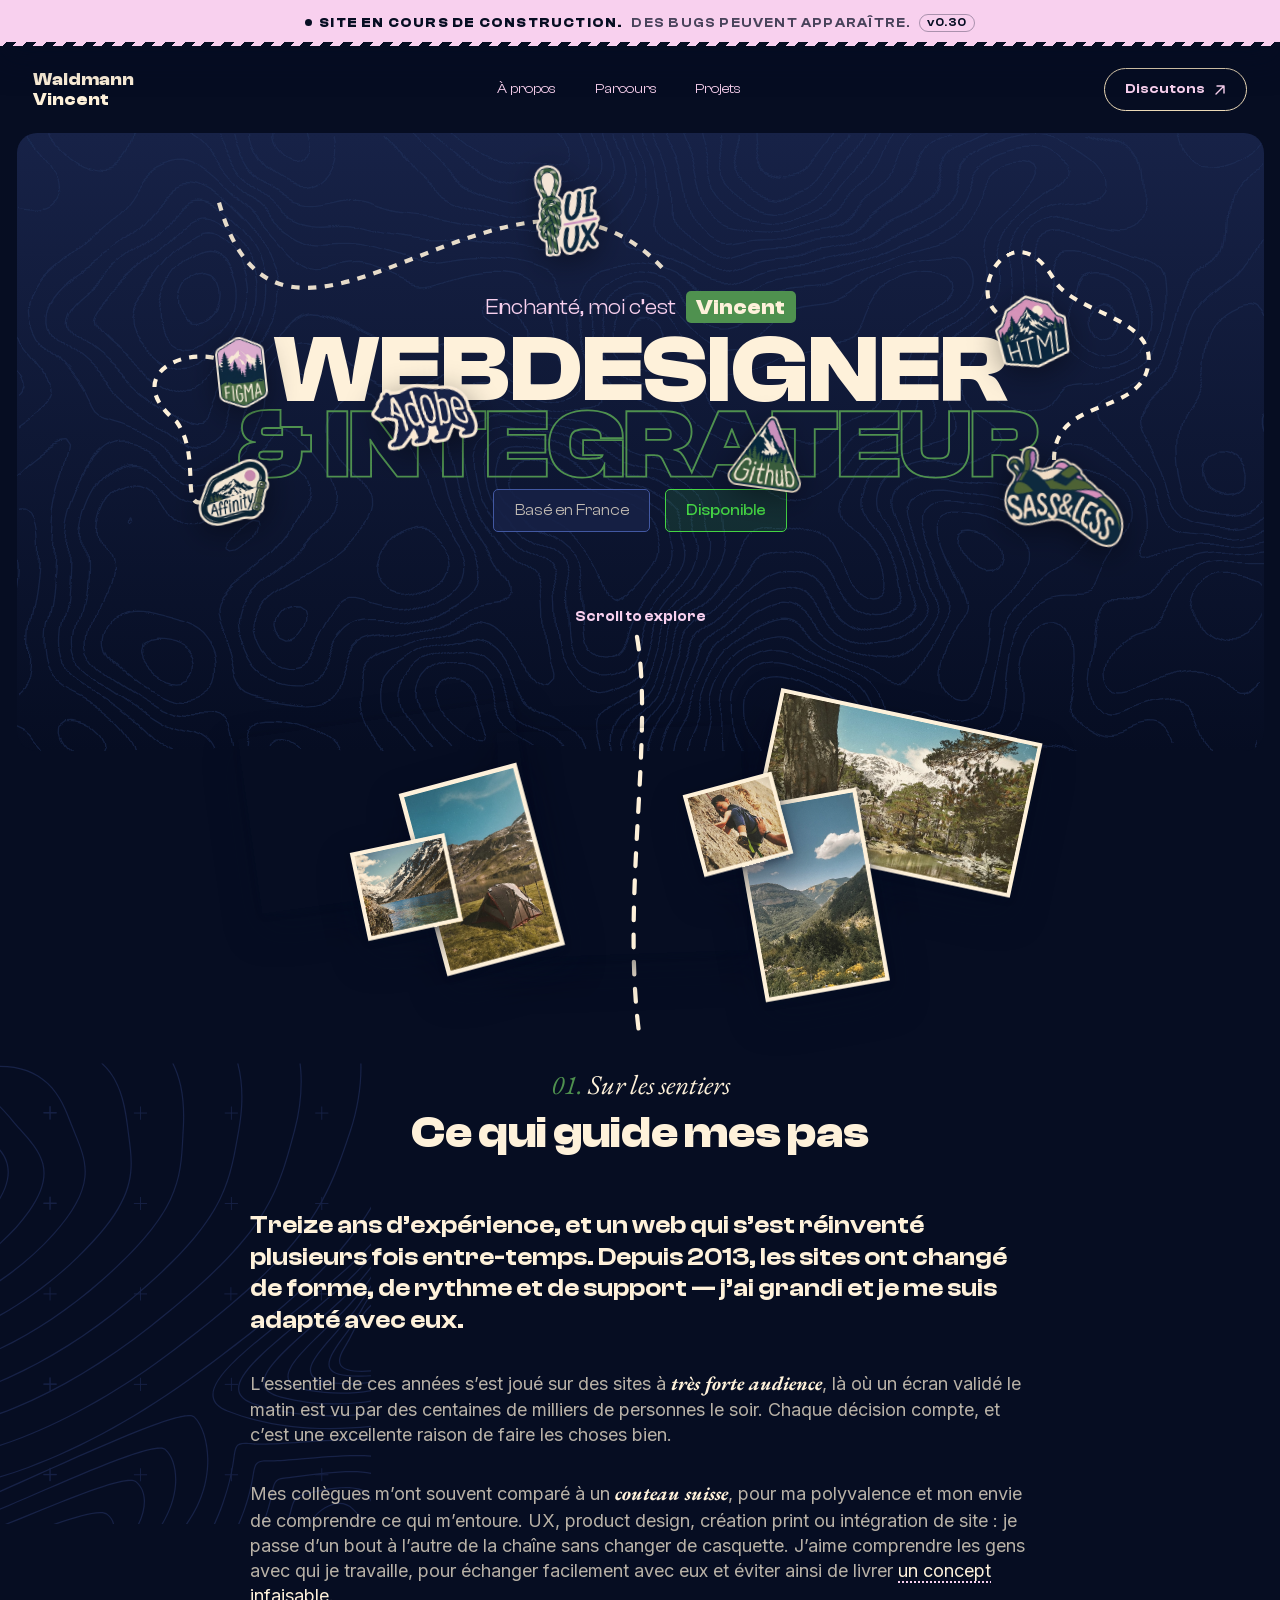
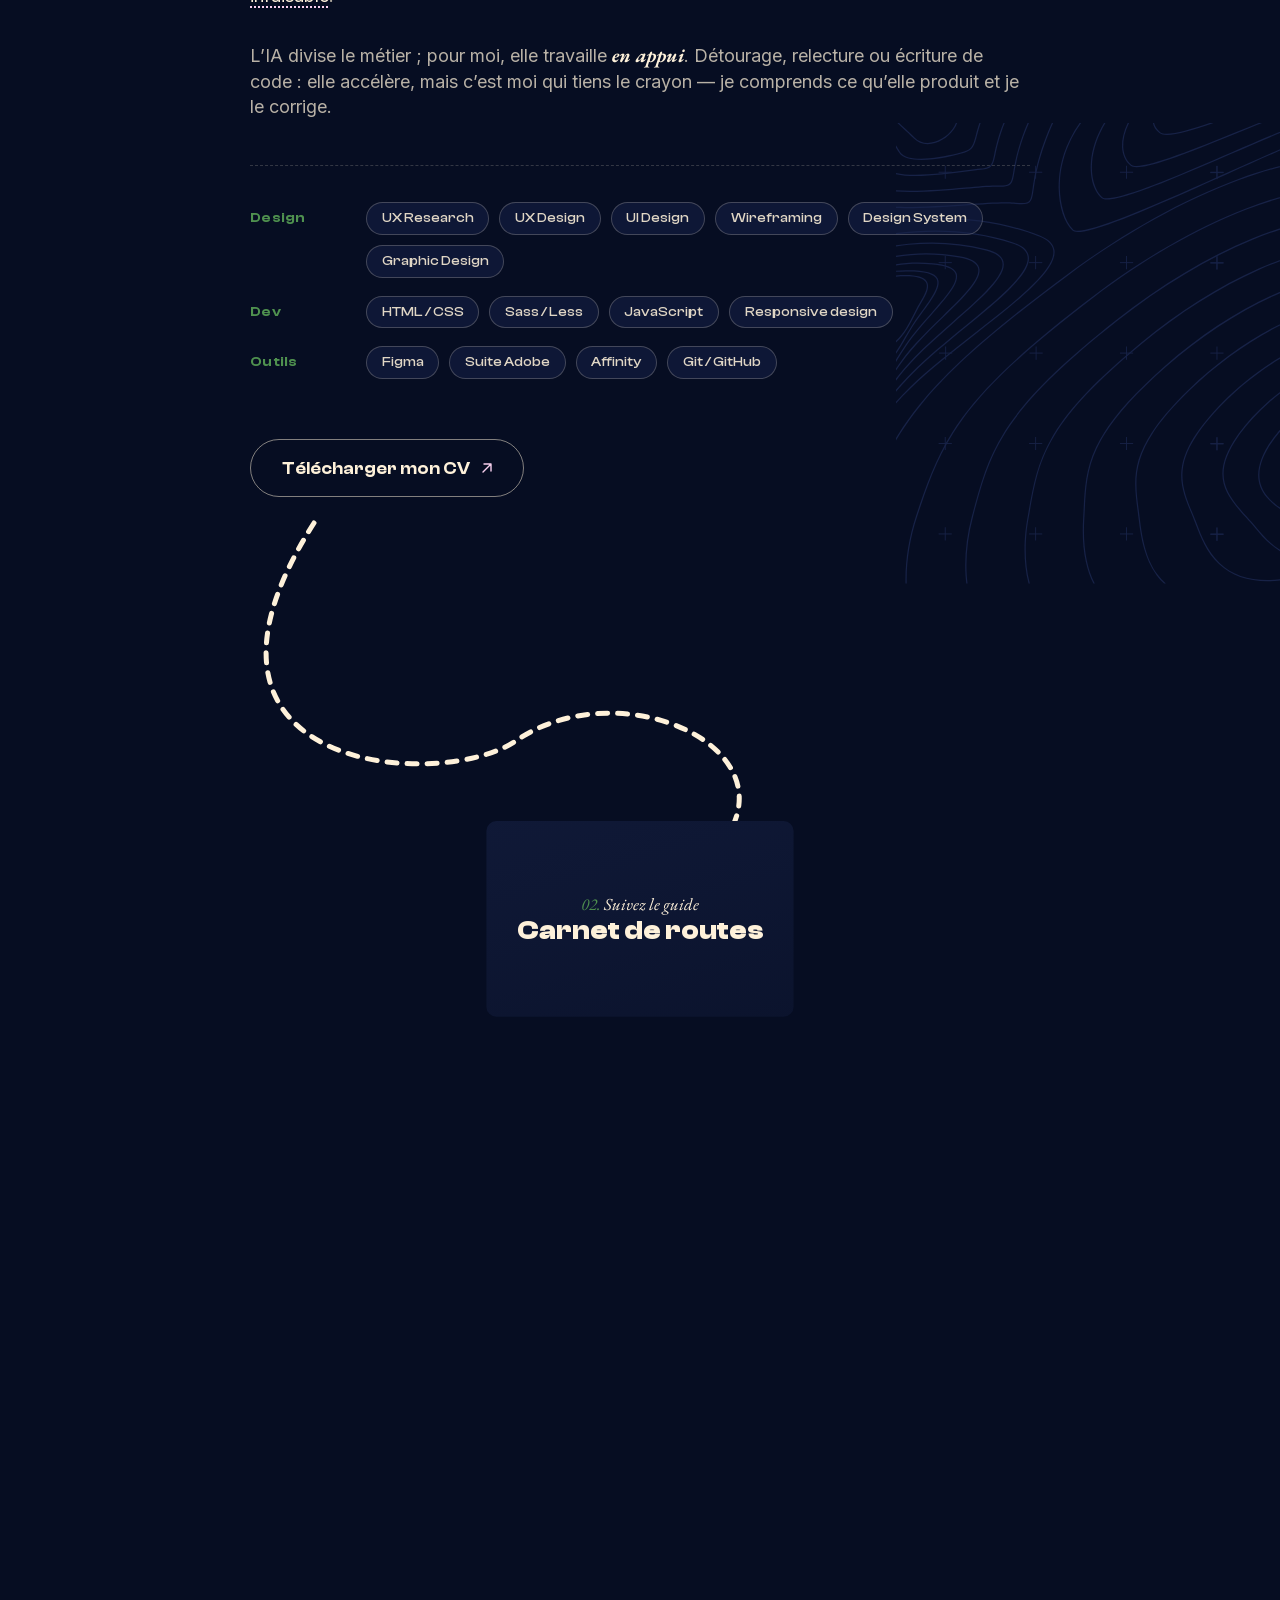
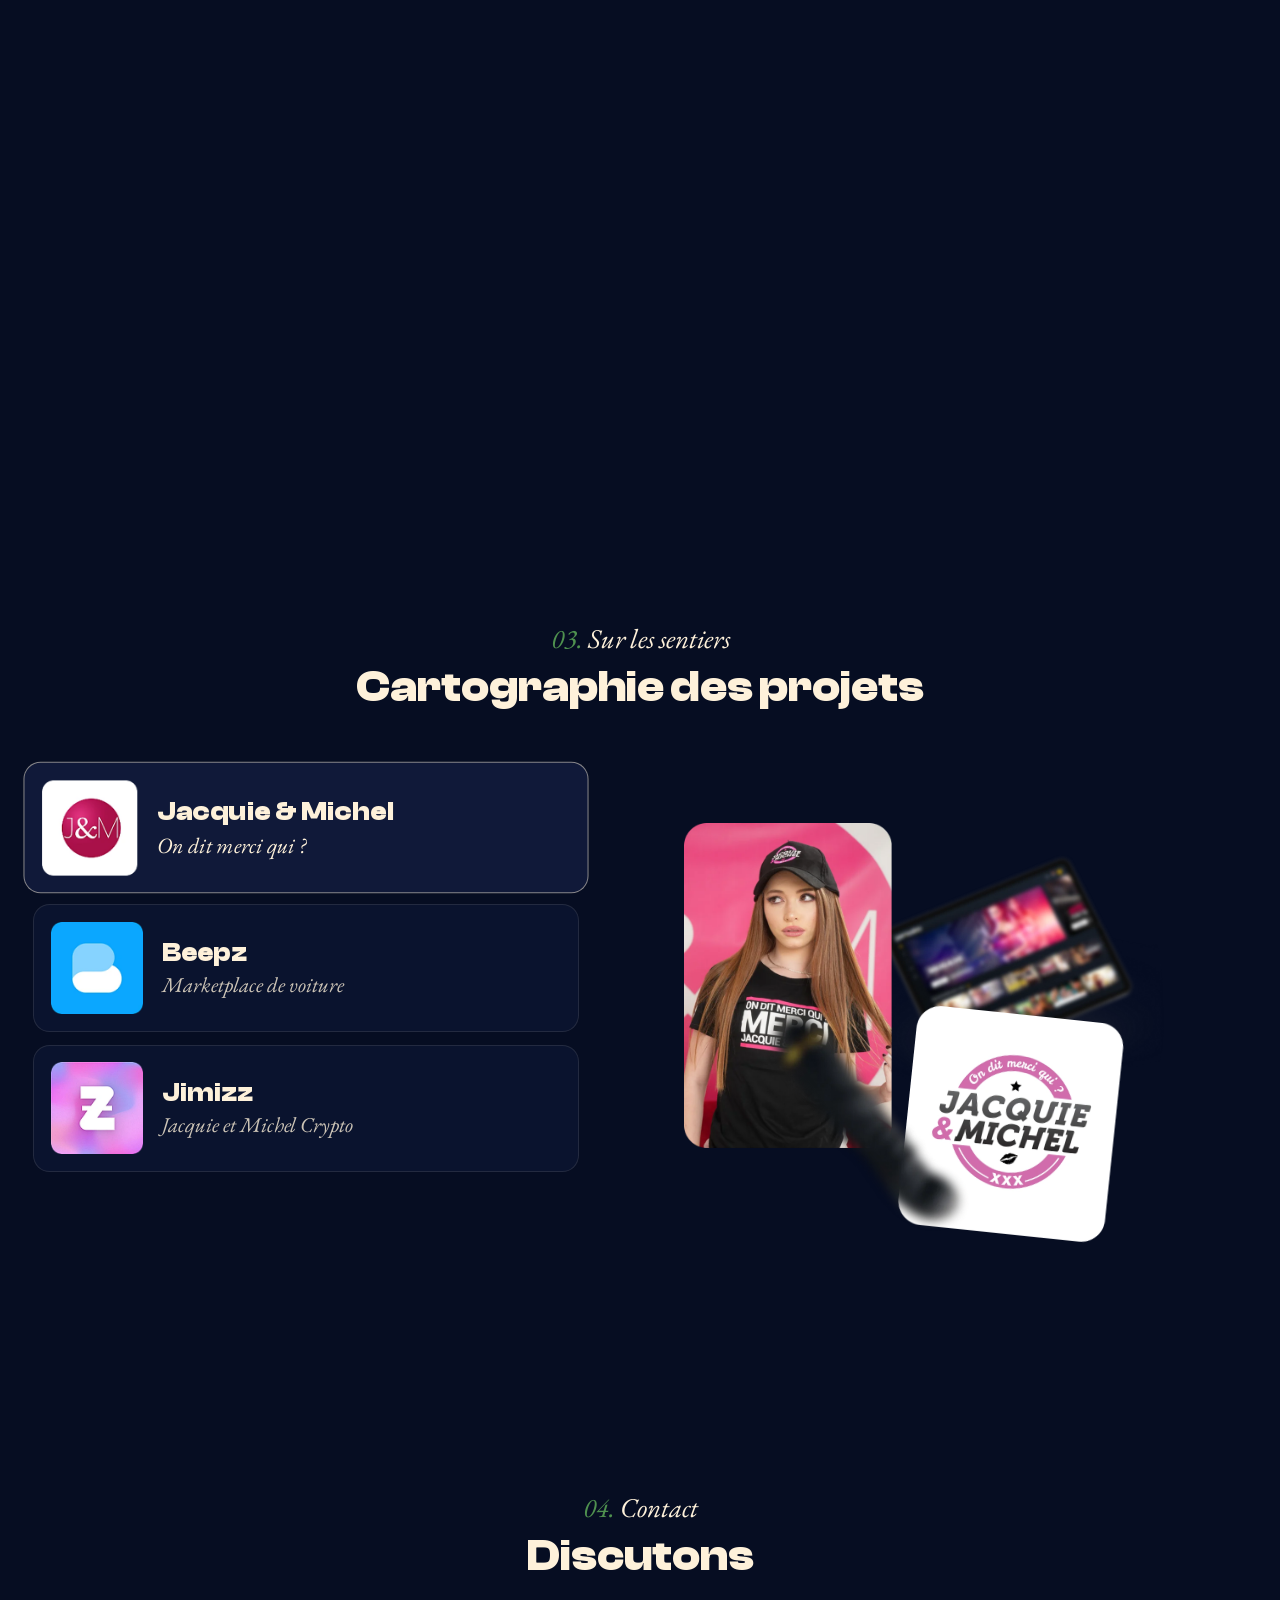
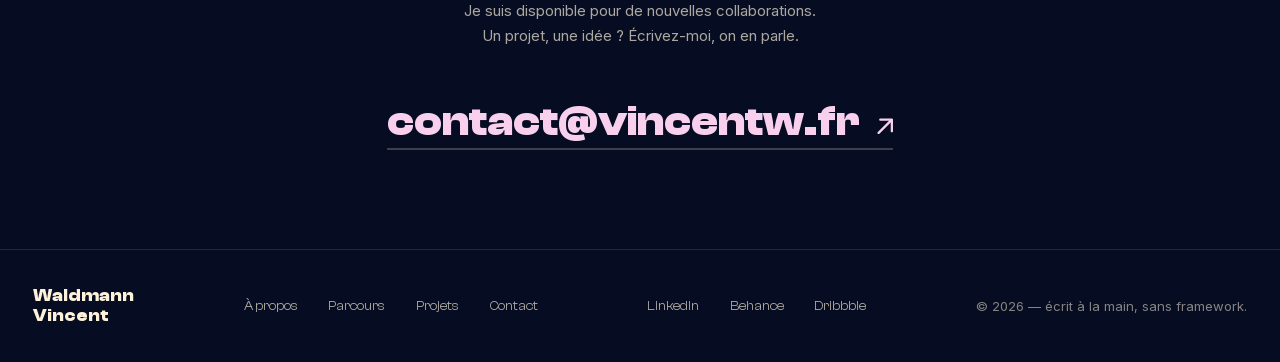
==== index.html @ 39ab817f "Beepz, onboarding : carte verticale à côté du texte, planche Figma, tête du carrousel La carte du pa" ====
<!DOCTYPE html>
<html lang="fr">
<head>
<meta charset="UTF-8">
<meta name="viewport" content="width=device-width, initial-scale=1.0">
<title>Vincent Waldmann — Webdesigner & Intégrateur</title>
<meta name="description" content="Webdesigner et intégrateur depuis 2013. Treize ans à concevoir et intégrer des sites à très forte audience, du premier tracé à la mise en ligne.">
<link rel="stylesheet" href="css/style.css?v=0.30">

<!-- L'ICÔNE DU SITE. Les trois fichiers sont à la RACINE du dépôt et non dans
     `assets/`, qui se range par page : ils n'appartiennent à aucune page, et
     `/favicon.ico` comme `/apple-touch-icon.png` sont sondés à un chemin fixe
     par des agents qui ne lisent jamais ce `<head>`. Ils sont fabriqués par
     `tools/gen_favicon.py` — voir CLAUDE.md, « L'icône et l'image de partage ».

     L'ordre compte : le navigateur retient la DERNIÈRE déclaration qu'il sait
     lire, donc le SVG passe après l'ICO et c'est lui qui gagne partout où il
     est compris. -->
<link rel="icon" href="favicon.ico" sizes="32x32">
<link rel="icon" href="favicon.svg" type="image/svg+xml">
<link rel="apple-touch-icon" href="apple-touch-icon.png">

<!-- LA CARTE DE PARTAGE — ce qui s'affiche quand l'adresse est collée dans un
     message ou sur un réseau.

     LES URL SONT ABSOLUES ICI, ET C'EST OBLIGATOIRE : un robot de réseau social
     ne résout pas une URL relative, il ne charge pas la page. C'est la SEULE
     entorse du site à la règle des chemins relatifs, et c'est pour ça que le
     domaine y est écrit en clair — si l'adresse change, ces lignes changent.

     `twitter:card` suffit seul : X, comme la plupart des autres, retombe sur
     les `og:` pour le titre, le texte et l'image. Les redire ferait deux jeux
     de chaînes à tenir d'accord, et c'est toujours le second qui ment. -->
<meta property="og:type" content="website">
<meta property="og:site_name" content="Vincent Waldmann">
<meta property="og:locale" content="fr_FR">
<meta property="og:url" content="https://vincentw.fr/">
<meta property="og:title" content="Vincent Waldmann — Webdesigner &amp; Intégrateur">
<meta property="og:description" content="Webdesigner et intégrateur depuis 2013. Treize ans à concevoir et intégrer des sites à très forte audience, du premier tracé à la mise en ligne.">
<meta property="og:image" content="https://vincentw.fr/social-image.png">
<meta property="og:image:type" content="image/png">
<meta property="og:image:width" content="1280">
<meta property="og:image:height" content="640">
<meta property="og:image:alt" content="Vincent Waldmann, webdesigner &amp; intégrateur : le titre du site posé sur une carte topographique, entouré de stickers Figma, Adobe, HTML et Github.">
<meta name="twitter:card" content="summary_large_image">

<!-- LA FORME CANONIQUE est l'adresse SANS `.html`, celle que portent tous les
     liens du site. GitHub Pages sert les deux, donc un moteur de recherche y
     verrait deux adresses pour un même contenu, et un partage de la vieille
     forme compterait à part. -->
<link rel="canonical" href="https://vincentw.fr/">

<!-- LA MESURE D'AUDIENCE, par Umami Cloud : visiteurs, pages, durée de visite,
     provenance. Sans cookie, donc sans bandeau de consentement. Voir « La
     mesure d'audience » dans CLAUDE.md et la dernière IIFE de `js/main.js`.
     `data-domains` coupe tout hors du domaine : le serveur local ne compte pas.
     `data-exclude-hash` : les ancres ne comptent pas comme des pages. -->
<script defer src="https://cloud.umami.is/script.js"
        data-website-id="4deed941-b997-4501-a1a0-e32246f48ac7"
        data-domains="vincentw.fr"
        data-exclude-hash="true"></script>

<!-- LE VOILE DE TRANSITION, en tête et sur les quatre pages : sa moitié
     « arrivée » doit s'exécuter avant le premier rendu, sinon la page apparaît
     un instant à nu avant d'être recouverte. Voir l'en-tête de `js/veil.js`. -->
<script src="js/veil.js?v=0.30"></script>

<!-- L'ARRIVÉE SUR L'ACCUEIL, et elle se règle AVANT le premier rendu — d'où ce
     script en tête de page et non dans `main.js`, qui charge en bas. Même parti
     que l'amorce de motion des trois pages projet.

     Deux choses, et la seconde est la vraie.

     1. ON NE DÉFILE PAS SOUS LES YEUX DU VISITEUR. `scroll-behavior: smooth`
        s'applique aussi au saut vers l'ancre d'une NAVIGATION : arriver sur
        `index.html#projets` animait la descente, et cette descente-là traverse
        les 717 vh du parcours. `is-arriving` repasse en `auto` le temps du
        chargement (voir la feuille de style) et s'en va au `load` : les ancres
        du header, elles, gardent leur défilement lissé.

     2. REVENIR D'UNE PAGE PROJET REPOSE LA PAGE OÙ ON L'AVAIT LAISSÉE. On
        mémorise la position en partant, on la restaure en revenant — plutôt que
        de se poser en haut de la section, ce qui ferait perdre et la carte
        qu'on regardait, et l'état du parcours.

        LE SIGNAL EST L'ANCRE `#projets`, et rien d'autre : c'est celle des
        liens « Tous les projets » des trois pages projet. Les autres liens du
        header — à propos, parcours, contact — se posent normalement sur la
        leur, et quelqu'un qui arrive de l'extérieur sur `#projets` n'a rien en
        mémoire, donc il a le saut vers l'ancre. Le repli EST le comportement
        d'avant : il n'y a rien de plus à prévoir.

        ON RETIRE L'ANCRE DE L'URL au passage, et c'est ce qui évite le
        clignotement : sans ça le navigateur pose d'abord la page sur la
        section, et on la déplace ensuite. Il n'y a plus qu'un positionnement,
        et l'URL dit la vérité — on n'est pas « à la section projets », on est
        là où on était.

     Le tout dans un try/catch : `sessionStorage` lève en navigation privée sur
     certains navigateurs, et une page d'accueil n'a pas à dépendre d'un espace
     de stockage. -->
<script>
  (function () {
    var html = document.documentElement;
    var KEY = 'home-scroll';

    html.classList.add('is-arriving');
    addEventListener('load', function () { html.classList.remove('is-arriving'); });

    try {
      // On enregistre en partant, quelle que soit la destination : c'est le
      // retour qui décidera si ça sert. `pagehide` et non `beforeunload` — il
      // couvre aussi la mise en cache arrière/avant, et ne l'empêche pas.
      addEventListener('pagehide', function () {
        sessionStorage.setItem(KEY, String(Math.round(scrollY)));
      });

      if (location.hash !== '#projets') return;

      var y = parseFloat(sessionStorage.getItem(KEY));
      if (!(y > 0)) return;

      history.replaceState(history.state, '', location.pathname + location.search);

      // Le visiteur est prioritaire : au premier geste de sa part, on lâche.
      var free = false;
      ['wheel', 'touchstart', 'keydown'].forEach(function (type) {
        addEventListener(type, function () { free = true; }, { passive: true, once: true });
      });

      // Trois rendez-vous, et pas un seul : la hauteur du document n'est
      // complète qu'une fois les images posées, et une cible plus basse que le
      // document se fait écrêter en silence. Mesuré, c'est le premier qui
      // travaille — le document a déjà sa hauteur pleine à `DOMContentLoaded`,
      // donc il n'existe aucune image où la page serait peinte en haut.
      // `pagereveal` tombe juste après, avant la première occasion de rendu.
      var put = function () {
        if (free || Math.abs(scrollY - y) < 1) return;
        scrollTo({ top: y, behavior: 'instant' });
      };
      document.addEventListener('DOMContentLoaded', put);
      addEventListener('pagereveal', put);
      addEventListener('load', put);
    } catch (e) { /* stockage indisponible : on garde le saut vers l'ancre */ }
  })();
</script>
</head>
<body>

<svg width="0" height="0" style="position:absolute" aria-hidden="true">
  <filter id="topo-wave" x="-20%" y="-20%" width="140%" height="140%">
    <feTurbulence type="fractalNoise" baseFrequency="0.007 0.016" numOctaves="2" seed="7" result="topo-noise">
      <animate attributeName="baseFrequency" dur="26s" values="0.007 0.016;0.013 0.009;0.007 0.016" repeatCount="indefinite" />
    </feTurbulence>
    <feDisplacementMap in="SourceGraphic" in2="topo-noise" scale="34" xChannelSelector="R" yChannelSelector="G" />
  </filter>
</svg>

<!-- LE BANDEAU DE CHANTIER, à retirer quand le site est fini — ici, dans les
     trois autres pages, et son bloc dans `css/style.css`, qui emporte tout le
     reste avec lui. Il est collant en haut de fenêtre ; sa hauteur est le token
     `--banner-h`, que lisent les ancres et la tête du parcours. -->
<div class="banner" role="status">
  <span class="banner__flag">Site en cours de construction.</span>
  <span>Des bugs peuvent apparaître.</span>
  <!-- Posé par tools/bump_version.py, avec les ?v= du <head> : ne pas éditer à la main. -->
  <span class="banner__version">v0.30</span>
</div>

<header class="site-header">
  <div class="logo">
    <span>Waldmann</span>
    <span>Vincent</span>
  </div>
  <nav class="main-nav">
    <a href="#a-propos">À propos</a>
    <a href="#parcours">Parcours</a>
    <a href="#projets">Projets</a>
  </nav>
  <a href="#contact" class="btn-contact">
    Discutons
    <svg class="btn-contact__arrow" width="10" height="10" viewBox="0 0 10 10" fill="none" xmlns="http://www.w3.org/2000/svg">
      <path d="M1 9L9 1M9 1H2M9 1V8" stroke="currentColor" stroke-width="1.4" stroke-linecap="round" stroke-linejoin="round"/>
    </svg>
  </a>
  <!-- En mobile, le menu se replie derrière ce mousqueton : fermé, le doigt s'ouvre
       quand on touche. Le panneau est fabriqué par `js/main.js` en clonant la nav
       ci-dessus — une seule liste de liens à tenir. Sans JS le bouton reste masqué
       et la nav s'affiche comme avant. -->
  <button class="menu-toggle" type="button" aria-expanded="false" aria-controls="menu-panel" aria-label="Ouvrir le menu">
    <svg class="menu-toggle__icon" viewBox="0 0 24 32" width="20" height="27" fill="none" stroke="currentColor" stroke-width="2.2" stroke-linecap="round" stroke-linejoin="round" aria-hidden="true">
      <path d="M18.5 9C18.5 4.8 15.6 2.5 12 2.5 8 2.5 5.5 5.2 5.5 9.5l2.1 15.7c.5 2.8 2 4.3 4.5 4.3 2.7 0 4.5-1.8 4.9-4.5M16.6 10.4 18.5 9"/>
      <g class="menu-toggle__gate">
        <path d="M17 25 18.5 9"/>
        <path d="M17.3 22.2 17.7 17.8" stroke-width="4.4"/>
      </g>
    </svg>
  </button>
</header>

<main>
  <section class="hero">
    <div class="hero__panel">

      <img class="hero__bg" src="assets/home/hero/bg.png" alt="" aria-hidden="true">
      <img class="hero__topo" src="assets/home/hero/topo.svg" alt="" aria-hidden="true">

      <div class="hero__content">
        <div class="hero__intro">
          <span class="hero__intro-text">Enchanté, moi c’est</span>
          <span class="hero__intro-name">Vincent</span>
        </div>

        <h1 class="hero__title">
          <span class="hero__title-line hero__title-line--fill">Webdesigner</span>
          <img src="assets/home/hero/ghost-title.svg" alt="&amp; Integrateur" class="hero__title-line hero__title-line--ghost">
        </h1>

        <div class="hero__badges">
          <span class="badge badge--location">Basé en France</span>
          <span class="badge badge--available">Disponible</span>
        </div>
      </div>

      <div class="hero__decor" aria-hidden="true">
        <img src="assets/home/hero/title-underline.svg" alt="" class="decor decor--underline">
        <img src="assets/home/pile/path-3.svg" alt="" class="decor decor--path-left">
        <img src="assets/home/pile/path-4.svg" alt="" class="decor decor--path-right">

        <img src="assets/home/hero/sticker-figma.webp" alt="" class="decor decor--sticker sticker-1">
        <img src="assets/home/hero/sticker-html.webp" alt="" class="decor decor--sticker sticker-2">
        <img src="assets/home/hero/sticker-sassless.webp" alt="" class="decor decor--sticker sticker-3">
        <img src="assets/home/hero/sticker-adobe.webp" alt="" class="decor decor--sticker sticker-4">
        <img src="assets/home/hero/sticker-github.webp" alt="" class="decor decor--sticker sticker-5">
        <img src="assets/home/hero/sticker-affinity.webp" alt="" class="decor decor--sticker sticker-6">
        <img src="assets/home/hero/sticker-uiux.webp" alt="" class="decor decor--sticker sticker-7">
      </div>

    </div>
  </section>

  <!-- Le tas de photos, sous le hero et à cheval sur le haut d'À propos.
       L'empilement est décidé par les `z-index` du CSS (quatre couches, celles
       de la maquette), pas par l'ordre du DOM. Celui-ci les suit quand même —
       1, 7, 4, 3, 6, 2, 5 — pour que l'animation de chargement pose les photos
       de l'arrière vers l'avant : le décalage se lit sur `:nth-of-type`. -->
  <div class="pile">
    <div class="pile__scene">

      <svg class="pile__line" viewBox="0 0 1472 590" fill="none" aria-hidden="true" focusable="false">
        <path d="M 732 46 C 752 160, 714 350, 734 510"/>
      </svg>

      <img class="pile__photo pile__photo--1" src="assets/home/pile/photo1.png" alt="" decoding="async">
      <img class="pile__photo pile__photo--7" src="assets/home/pile/photo7.png" alt="" decoding="async">
      <img class="pile__photo pile__photo--4" src="assets/home/pile/photo4.png" alt="" decoding="async">
      <img class="pile__photo pile__photo--3" src="assets/home/pile/photo3.png" alt="" decoding="async">
      <img class="pile__photo pile__photo--6" src="assets/home/pile/photo6.png" alt="" decoding="async">
      <img class="pile__photo pile__photo--2" src="assets/home/pile/photo2.png" alt="" decoding="async">
      <img class="pile__photo pile__photo--5" src="assets/home/pile/photo5.png" alt="" decoding="async">

      <p class="pile__hint">Scroll to explore</p>

    </div>
  </div>

  <!-- À propos. Œil de section et titre CENTRÉS, texte à gauche dans une colonne
       étroite : c'est la seule section de la page bâtie comme ça, la maquette le veut.
       Le fond porte les deux carrés topo, et le fil pointillé reprend celui du tas de
       photos pour descendre vers le parcours. -->
  <section class="section about" id="a-propos" data-stat="Section : À propos">

    <div class="about__topo" aria-hidden="true">
      <img class="about__topo-tile about__topo-tile--left" src="assets/home/about/topo-square-left.svg" alt="" decoding="async">
      <img class="about__topo-tile about__topo-tile--right" src="assets/home/about/topo-square-right.svg" alt="" decoding="async">
    </div>

    <div class="about__head">
      <p class="about__eyebrow"><span class="about__eyebrow-num">01.</span> Sur les sentiers</p>
      <h2 class="about__title">Ce qui guide mes pas</h2>
    </div>

    <div class="about__body">
      <!-- Treize ans = 2026 − 2013 : à incrémenter au passage de chaque année. -->
      <p class="about__lede">
        Treize ans d’expérience, et un web qui s’est réinventé plusieurs fois entre-temps.
        Depuis 2013, les sites ont changé de forme, de rythme et de support&nbsp;— j’ai
        grandi et je me suis adapté avec eux.
      </p>

      <p>
        L’essentiel de ces années s’est joué sur des sites à <span class="about__hl">très forte
        audience</span>, là où un écran validé le matin est vu par des centaines de milliers de
        personnes le soir. Chaque décision compte, et c’est une excellente raison de faire
        les choses bien.
      </p>

      <p>
        Mes collègues m’ont souvent comparé à un <span class="about__hl">couteau suisse</span>,
        pour ma polyvalence et mon envie de comprendre ce qui m’entoure. UX, product design,
        création print ou intégration de site&nbsp;: je passe d’un bout à l’autre de la chaîne
        sans changer de casquette. J’aime comprendre les gens avec qui je travaille, pour
        échanger facilement avec eux et éviter ainsi de livrer
        <!-- Le mème au survol : l'image est fabriquée par main.js (IIFE « Le mème
             d'À propos »), et elle n'existe qu'à la souris. Sans JS, c'est du texte. -->
        <span class="about__meme" data-meme="assets/home/about/meme-dev.webp">un concept
        infaisable</span>.
      </p>

      <p>
        L’IA divise le métier&nbsp;; pour moi, elle travaille <span class="about__hl">en
        appui</span>. Détourage, relecture ou écriture de code&nbsp;: elle accélère, mais
        c’est moi qui tiens le crayon — je comprends ce qu’elle produit et je le corrige.
      </p>

      <!-- Des savoir-faire, pas des logos : les stickers du hero disent déjà les
           outils, mais ils sont décoratifs (alt vide) — ici, c'est du texte qu'on lit. -->
      <div class="about__skills">
        <div class="about__skill-group">
          <h3 class="about__skill-title">Design</h3>
          <ul class="about__skill-list">
            <li>UX Research</li>
            <li>UX Design</li>
            <li>UI Design</li>
            <li>Wireframing</li>
            <li>Design System</li>
            <li>Graphic Design</li>
          </ul>
        </div>
        <div class="about__skill-group">
          <h3 class="about__skill-title">Dev</h3>
          <ul class="about__skill-list">
            <li>HTML / CSS</li>
            <li>Sass / Less</li>
            <li>JavaScript</li>
            <li>Responsive design</li>
          </ul>
        </div>
        <div class="about__skill-group">
          <h3 class="about__skill-title">Outils</h3>
          <ul class="about__skill-list">
            <li>Figma</li>
            <li>Suite Adobe</li>
            <li>Affinity</li>
            <li>Git / GitHub</li>
          </ul>
        </div>
      </div>

      <!-- Bouton volontairement en <span> : le PDF n'existe pas encore, et on ne laisse
           pas d'ancre morte sur le site. À repasser en
           <a href="assets/home/cv-vincent-waldmann.pdf" download> le jour où il est là. -->
      <span class="about__cv">
        Télécharger mon CV
        <svg class="about__cv-arrow" width="10" height="10" viewBox="0 0 10 10" fill="none" aria-hidden="true" focusable="false">
          <path d="M1 9L9 1M9 1H2M9 1V8" stroke="currentColor" stroke-width="1.4" stroke-linecap="round" stroke-linejoin="round"/>
        </svg>
      </span>

    </div>

  </section>

  <section class="trail" id="parcours" data-stat="Section : Parcours">

    <!-- Le fil pointillé qui descend du bouton « CV » d'À propos et vient se poser
         sur le carton. C'est le tracé de `src/home/separator.svg`, renormalisé pour que son
         DÉPART tombe en (0,0) et son ARRIVÉE en (486,415) : la boîte du SVG est donc
         exactement le trajet à couvrir, et il n'y a plus rien à calculer pour placer
         ses deux bouts. Les points de contrôle sortent de la boîte, c'est normal et
         voulu — c'est le ventre de la courbe vers la gauche —, d'où `overflow: visible`.

         Il vit ICI et pas dans À propos, et son bloc est COLLANT : il se fige donc à
         l'instant précis où la scène s'épingle, c'est-à-dire au début de la
         révélation. Avant ça il défile avec la page, accroché sous le bouton ; après,
         il ne bouge plus et le carton, en grandissant, le recouvre.

         Le bloc reproduit la boîte d'À propos (max-width, padding, colonne de 1040px)
         pour que le fil parte exactement sous le bouton — et comme cette colonne est
         centrée, sa moitié EST le centre du carton, d'où une largeur qui se dit
         simplement « 50 % ».

         UN SEUL tracé, DÉFORMÉ : `preserveAspectRatio="none"` laisse la largeur et la
         hauteur se régler chacune sur sa contrainte, qui ne varient pas ensemble (la
         verticale suit la hauteur de la fenêtre, l'horizontale est quasi constante).
         C'est possible parce que `non-scaling-stroke` refait le trait en pixels
         d'écran : bouts ronds et tirets restent nets jusqu'à 3,8x d'écrasement (le
         cas mobile), vérifié. Sans lui il faudrait deux morceaux. -->
    <div class="trail__lead" aria-hidden="true">
      <div class="trail__lead-inner">
        <svg class="trail__lead-line" viewBox="0 0 486 415" preserveAspectRatio="none" fill="none" focusable="false">
          <path d="M 0 0 C -222 282, 175 303, 279 246 C 448 151, 749 288, 486 415"/>
        </svg>
      </div>
    </div>

    <div class="trail__stage">

      <!-- La fenêtre-masque. Elle s'ouvre du petit carton centré jusqu'au plein
           écran ; la carte qu'elle contient, elle, ne bouge pas d'un pixel —
           c'est le cadre qui grandit et découvre le terrain. Tout ce qui doit
           être découpé par le carton vit dedans, titre de couverture compris. -->
      <div class="trail__window">

      <!-- Le titre de couverture : centré dans le carton, il s'efface à mesure
           que celui-ci s'ouvre. Décoratif et masqué aux lecteurs d'écran — le
           vrai <h2> est celui d'en dessous, pour ne pas doubler le titre. -->
      <div class="trail__cover" aria-hidden="true">
        <p class="trail__eyebrow"><span class="trail__eyebrow-num">02.</span> Suivez le guide</p>
        <p class="trail__heading">Carnet de routes</p>
      </div>

      <!-- ... et le titre définitif, en haut à gauche, qui ne paraît qu'une fois
           la carte entièrement ouverte. -->
      <header class="trail__intro">
        <p class="trail__eyebrow"><span class="trail__eyebrow-num">02.</span> Suivez le guide</p>
        <h2 class="trail__heading">Carnet de routes</h2>
      </header>

      <div class="trail__map">
        <div class="trail__relief" aria-hidden="true"></div>

        <svg class="trail__route" viewBox="0 0 7200 7200" aria-hidden="true" focusable="false">
          <path class="trail__track" d="M 2150 5159 L 2158 5142 L 2167 5124 L 2175 5105 L 2183 5080 L 2190 5053 L 2197 5025 L 2204 4995 L 2210 4967 L 2219 4950 L 2229 4932 L 2236 4915 L 2244 4905 L 2255 4898 L 2268 4894 L 2277 4890 L 2280 4886 L 2294 4884 L 2306 4882 L 2316 4879 L 2325 4876 L 2332 4875 L 2344 4871 L 2361 4867 L 2375 4868 L 2382 4866 L 2391 4865 L 2402 4866 L 2418 4871 L 2432 4878 L 2443 4881 L 2449 4878 L 2460 4880 L 2470 4883 L 2480 4884 L 2490 4885 L 2500 4887 L 2506 4881 L 2513 4876 L 2523 4877 L 2531 4874 L 2544 4882 L 2552 4880 L 2559 4873 L 2568 4873 L 2580 4876 L 2590 4876 L 2597 4869 L 2608 4867 L 2617 4862 L 2626 4854 L 2634 4844 L 2644 4838 L 2654 4832 L 2663 4824 L 2676 4826 L 2690 4832 L 2698 4824 L 2709 4825 L 2722 4834 L 2734 4840 L 2745 4845 L 2759 4856 L 2768 4856 L 2777 4852 L 2788 4855 L 2798 4856 L 2808 4855 L 2817 4848 L 2825 4836 L 2836 4834 L 2846 4827 L 2855 4811 L 2865 4804 L 2876 4801 L 2888 4803 L 2899 4804 L 2912 4811 L 2922 4803 L 2934 4804 L 2949 4822 L 2959 4814 L 2970 4809 L 2985 4818 L 2993 4801 L 2995 4751 L 3002 4726 L 3018 4739 L 3031 4736 L 3037 4705 L 3043 4679 L 3050 4657 L 3055 4631 L 3065 4622 L 3070 4601 L 3077 4587 L 3094 4596 L 3115 4613 L 3124 4606 L 3133 4601 L 3144 4600 L 3157 4606 L 3170 4610 L 3187 4624 L 3200 4624 L 3202 4602 L 3204 4581 L 3215 4579 L 3228 4582 L 3238 4581 L 3248 4582 L 3261 4589 L 3273 4596 L 3282 4598 L 3292 4601 L 3300 4600 L 3310 4601 L 3318 4597 L 3325 4593 L 3342 4600 L 3359 4608 L 3375 4611 L 3389 4611 L 3391 4595 L 3390 4575 L 3396 4565 L 3406 4558 L 3420 4553 L 3430 4542 L 3441 4531 L 3443 4513 L 3448 4495 L 3457 4476 L 3455 4454 L 3435 4441 L 3414 4439 L 3400 4439 L 3405 4422 L 3400 4416 L 3400 4404 L 3403 4389 L 3400 4381 L 3393 4378 L 3389 4371 L 3374 4378 L 3359 4387 L 3352 4380 L 3342 4377 L 3330 4378 L 3311 4386 L 3296 4385 L 3287 4372 L 3277 4357 L 3266 4343 L 3262 4314 L 3253 4297 L 3237 4292 L 3226 4282 L 3222 4264 L 3219 4251 L 3209 4246 L 3200 4243 L 3191 4242 L 3184 4243 L 3176 4243 L 3167 4243 L 3160 4243 L 3152 4242 L 3141 4237 L 3129 4231 L 3116 4224 L 3107 4218 L 3099 4211 L 3090 4203 L 3080 4195 L 3069 4188 L 3059 4181 L 3050 4173 L 3039 4171 L 3027 4175 L 3018 4173 L 3008 4175 L 2998 4180 L 2989 4183 L 2980 4188 L 2970 4194 L 2961 4201 L 2951 4211 L 2942 4218 L 2936 4215 L 2927 4222 L 2916 4238 L 2906 4249 L 2897 4255 L 2887 4263 L 2881 4257 L 2881 4232 L 2875 4225 L 2867 4225 L 2856 4229 L 2846 4230 L 2836 4226 L 2828 4214 L 2820 4204 L 2805 4208 L 2793 4202 L 2785 4185 L 2780 4159 L 2774 4138 L 2767 4115 L 2756 4102 L 2746 4086 L 2743 4060 L 2737 4038 L 2724 4033 L 2716 4017 L 2713 3996 L 2705 3984 L 2702 3967 L 2699 3951 L 2690 3943 L 2682 3935 L 2666 3938 L 2650 3943 L 2644 3933 L 2629 3938 L 2620 3934 L 2619 3915 L 2616 3902 L 2609 3897 L 2606 3887 L 2605 3876 L 2602 3868 L 2596 3867 L 2586 3870 L 2584 3864 L 2578 3864 L 2577 3857 L 2585 3839 L 2585 3830 L 2572 3837 L 2559 3844 L 2551 3842 L 2552 3829 L 2548 3821 L 2543 3812 L 2554 3784 L 2561 3761 L 2548 3761 L 2535 3761 L 2516 3765 L 2499 3763 L 2492 3753 L 2497 3734 L 2511 3710 L 2517 3692 L 2509 3686 L 2497 3680 L 2499 3666 L 2493 3658 L 2490 3647 L 2484 3638 L 2474 3629 L 2474 3619 L 2468 3608 L 2455 3596 L 2466 3587 L 2487 3583 L 2497 3579 L 2505 3575 L 2514 3573 L 2521 3571 L 2526 3569 L 2532 3568 L 2539 3569 L 2541 3564 L 2535 3554 L 2540 3553 L 2552 3558 L 2563 3563 L 2578 3574 L 2587 3579 L 2588 3572 L 2589 3564 L 2592 3558 L 2598 3555 L 2605 3552 L 2613 3551 L 2625 3558 L 2639 3569 L 2652 3580 L 2671 3604 L 2679 3602 L 2678 3575 L 2677 3546 L 2681 3528 L 2695 3539 L 2707 3545 L 2713 3535 L 2721 3531 L 2730 3530 L 2742 3535 L 2746 3517 L 2752 3505 L 2762 3507 L 2771 3504 L 2779 3503 L 2787 3500 L 2799 3511 L 2811 3528 L 2822 3539 L 2831 3539 L 2842 3549 L 2852 3552 L 2861 3546 L 2870 3537 L 2880 3527 L 2891 3539 L 2903 3545 L 2913 3537 L 2925 3549 L 2939 3569 L 2952 3579 L 2964 3584 L 2976 3583 L 2984 3569 L 2993 3557 L 3000 3539 L 3007 3522 L 3019 3529 L 3031 3530 L 3041 3530 L 3052 3530 L 3061 3522 L 3068 3508 L 3078 3504 L 3088 3500 L 3094 3474 L 3100 3441 L 3113 3455 L 3124 3447 L 3130 3414 L 3138 3389 L 3150 3396 L 3164 3403 L 3178 3409 L 3192 3416 L 3202 3403 L 3214 3402 L 3224 3393 L 3230 3374 L 3237 3360 L 3247 3356 L 3258 3359 L 3274 3377 L 3287 3389 L 3297 3391 L 3309 3398 L 3327 3418 L 3344 3433 L 3356 3430 L 3366 3424 L 3378 3419 L 3385 3409 L 3394 3399 L 3404 3392 L 3408 3376 L 3417 3366 L 3423 3351 L 3426 3335 L 3436 3328 L 3447 3323 L 3459 3319 L 3472 3320 L 3484 3319 L 3492 3309 L 3502 3306 L 3513 3304 L 3530 3317 L 3544 3324 L 3554 3320 L 3562 3310 L 3568 3299 L 3574 3285 L 3576 3269 L 3578 3257 L 3580 3250 L 3577 3245 L 3586 3241 L 3600 3235 L 3608 3230 L 3613 3225 L 3622 3218 L 3629 3211 L 3629 3209 L 3623 3212 L 3613 3219 L 3603 3225 L 3601 3226 L 3616 3215 L 3627 3205 L 3634 3198 L 3640 3190 L 3634 3192 L 3621 3199 L 3619 3195 L 3624 3182 L 3630 3166 L 3627 3157 L 3620 3151 L 3613 3145 L 3612 3132 L 3609 3120 L 3603 3111 L 3597 3102 L 3586 3094 L 3577 3085 L 3560 3072 L 3550 3059 L 3553 3056 L 3544 3047 L 3536 3039 L 3532 3036 L 3522 3026 L 3511 3014 L 3504 3008 L 3497 3000 L 3491 2993 L 3480 2983 L 3469 2973 L 3457 2963 L 3443 2955 L 3425 2953 L 3415 2952 L 3407 2948 L 3397 2949 L 3383 2961 L 3373 2965 L 3368 2950 L 3359 2946 L 3348 2952 L 3338 2954 L 3327 2955 L 3317 2951 L 3308 2945 L 3300 2925 L 3291 2910 L 3281 2903 L 3272 2890 L 3262 2882 L 3252 2876 L 3242 2873 L 3232 2866 L 3222 2862 L 3211 2860 L 3201 2859 L 3192 2855 L 3183 2852 L 3178 2845 L 3175 2842 L 3170 2840 L 3171 2841 L 3171 2843 L 3167 2843 L 3164 2844 L 3161 2844 L 3155 2843 L 3141 2837 L 3135 2835 L 3140 2838 L 3140 2838 L 3151 2840 L 3155 2838 L 3140 2834 L 3118 2821 L 3103 2809 L 3091 2797 L 3092 2796 L 3102 2801 L 3110 2801 L 3116 2800 L 3122 2797 L 3119 2791 L 3104 2778 L 3085 2761 L 3070 2743 L 3068 2734 L 3077 2734 L 3070 2720 L 3070 2711 L 3079 2711 L 3084 2708 L 3083 2698 L 3091 2699 L 3099 2700 L 3099 2692 L 3103 2688 L 3105 2682 L 3113 2684 L 3113 2672 L 3105 2647 L 3110 2640 L 3125 2650 L 3140 2661 L 3153 2667 L 3158 2657 L 3158 2636 L 3161 2622 L 3166 2610 L 3172 2598 L 3189 2607 L 3208 2622 L 3226 2642 L 3238 2648 L 3248 2649 L 3257 2647 L 3264 2637 L 3272 2634 L 3284 2642 L 3291 2634 L 3299 2631 L 3308 2629 L 3314 2618 L 3319 2600 L 3327 2597 L 3335 2597 L 3341 2588 L 3354 2606 L 3367 2628 L 3376 2630 L 3386 2637 L 3397 2648 L 3406 2648 L 3414 2646 L 3422 2640 L 3433 2640 L 3444 2647 L 3457 2657 L 3465 2651 L 3472 2638 L 3481 2632 L 3490 2628 L 3499 2624 L 3506 2603 L 3517 2611 L 3528 2622 L 3537 2603 L 3545 2571 L 3554 2553 L 3563 2535 L 3573 2525 L 3583 2515 L 3593 2498 L 3603 2478 L 3612 2455 L 3622 2460 L 3632 2467 L 3641 2488 L 3650 2489 L 3660 2472 L 3670 2450 L 3680 2442 L 3690 2437 L 3700 2441 L 3709 2444 L 3718 2447 L 3724 2463 L 3730 2478 L 3741 2474 L 3755 2461 L 3763 2468 L 3768 2487 L 3777 2494 L 3787 2496 L 3798 2501 L 3805 2515 L 3813 2524 L 3827 2522 L 3833 2537 L 3837 2556 L 3845 2565 L 3851 2579 L 3860 2583 L 3873 2575 L 3881 2580 L 3894 2571 L 3907 2557 L 3917 2552 L 3927 2544 L 3935 2542 L 3945 2534 L 3953 2531 L 3963 2520 L 3972 2510 L 3980 2506 L 3989 2497 L 3997 2491 L 4007 2508 L 4018 2522 L 4029 2528 L 4040 2535 L 4050 2537 L 4060 2532 L 4070 2528 L 4077 2510 L 4080 2479 L 4085 2464 L 4095 2468 L 4106 2473 L 4114 2469 L 4123 2466 L 4135 2472 L 4147 2475 L 4155 2466 L 4164 2465 L 4175 2465 L 4185 2463 L 4191 2455 L 4201 2456 L 4208 2451 L 4213 2446 L 4216 2436 L 4219 2431 L 4228 2437 L 4238 2447 L 4247 2455 L 4255 2461 L 4264 2469 L 4268 2467 L 4274 2468 L 4285 2477 L 4290 2475 L 4291 2465 L 4291 2454 L 4299 2454 L 4314 2462 L 4330 2470 L 4340 2469 L 4350 2464 L 4355 2455 L 4360 2443 L 4365 2430 L 4372 2421 L 4374 2403 L 4378 2387 L 4379 2370 L 4379 2350 L 4379 2328 L 4384 2315 L 4384 2294 L 4384 2277 L 4398 2284 L 4414 2298 L 4409 2271 L 4412 2262 L 4424 2274 L 4435 2287 L 4446 2303 L 4459 2335 L 4463 2342 L 4462 2329 L 4463 2322 L 4466 2307 L 4471 2304 L 4476 2313 L 4481 2321 L 4487 2329 L 4493 2334 L 4502 2339 L 4509 2349 L 4516 2357 L 4525 2365 L 4537 2370 L 4546 2379 L 4548 2390 L 4560 2396 L 4570 2403 L 4575 2411 L 4585 2418 L 4594 2424 L 4601 2431 L 4606 2440 L 4612 2449 L 4625 2454 L 4637 2457 L 4647 2461 L 4659 2461 L 4666 2468 L 4674 2478 L 4684 2481 L 4695 2473 L 4704 2467 L 4713 2464 L 4721 2454 L 4729 2445 L 4737 2440 L 4744 2430 L 4751 2423 L 4754 2403 L 4757 2383 L 4763 2377 L 4772 2376 L 4782 2377 L 4799 2394 L 4811 2398 L 4820 2396 L 4828 2390 L 4839 2389 L 4847 2383 L 4853 2373 L 4863 2369 L 4868 2355 L 4881 2353 L 4896 2353 L 4904 2339 L 4908 2319 L 4907 2289 L 4907 2256 L 4904 2221 L 4907 2199 L 4918 2192 L 4934 2195 L 4940 2179 L 4940 2158 L 4942 2144 L 4937 2123 L 4944 2116 L 4952 2114 L 4962 2110 L 4980 2111 L 4986 2106 L 4982 2099 L 4979 2094 L 4986 2094 L 4997 2094 L 5007 2095 L 5014 2096 L 5026 2098 L 5046 2100 L 5054 2101 L 5052 2103 L 5048 2103 L 5049 2103 L 5060 2104 L 5064 2103 L 5061 2099 L 5065 2096 L 5075 2096 L 5081 2094 L 5089 2091 L 5096 2089 L 5108 2088 L 5119 2086 L 5131 2083 L 5144 2079 L 5146 2075 L 5149 2070 L 5145 2063 L 5144 2055 L 5151 2052 L 5154 2045 L 5156 2038 L 5154 2027 L 5153 2016 L 5158 2011 L 5155 1996 L 5157 1986 L 5161 1982 L 5161 1968 L 5159 1956 L 5175 1969 L 5194 1983 L 5205 1986 L 5211 1984 L 5218 1983 L 5224 1982 L 5218 1968 L 5214 1953 L 5220 1953 L 5228 1954 L 5228 1945 L 5227 1935 L 5227 1926 L 5227 1919 L 5227 1910 L 5231 1907 L 5236 1907 L 5241 1905 L 5244 1901 L 5245 1896 L 5247 1890 L 5248 1885 L 5250 1881"/>
          <path class="trail__track-done" d="M 2150 5159 L 2158 5142 L 2167 5124 L 2175 5105 L 2183 5080 L 2190 5053 L 2197 5025 L 2204 4995 L 2210 4967 L 2219 4950 L 2229 4932 L 2236 4915 L 2244 4905 L 2255 4898 L 2268 4894 L 2277 4890 L 2280 4886 L 2294 4884 L 2306 4882 L 2316 4879 L 2325 4876 L 2332 4875 L 2344 4871 L 2361 4867 L 2375 4868 L 2382 4866 L 2391 4865 L 2402 4866 L 2418 4871 L 2432 4878 L 2443 4881 L 2449 4878 L 2460 4880 L 2470 4883 L 2480 4884 L 2490 4885 L 2500 4887 L 2506 4881 L 2513 4876 L 2523 4877 L 2531 4874 L 2544 4882 L 2552 4880 L 2559 4873 L 2568 4873 L 2580 4876 L 2590 4876 L 2597 4869 L 2608 4867 L 2617 4862 L 2626 4854 L 2634 4844 L 2644 4838 L 2654 4832 L 2663 4824 L 2676 4826 L 2690 4832 L 2698 4824 L 2709 4825 L 2722 4834 L 2734 4840 L 2745 4845 L 2759 4856 L 2768 4856 L 2777 4852 L 2788 4855 L 2798 4856 L 2808 4855 L 2817 4848 L 2825 4836 L 2836 4834 L 2846 4827 L 2855 4811 L 2865 4804 L 2876 4801 L 2888 4803 L 2899 4804 L 2912 4811 L 2922 4803 L 2934 4804 L 2949 4822 L 2959 4814 L 2970 4809 L 2985 4818 L 2993 4801 L 2995 4751 L 3002 4726 L 3018 4739 L 3031 4736 L 3037 4705 L 3043 4679 L 3050 4657 L 3055 4631 L 3065 4622 L 3070 4601 L 3077 4587 L 3094 4596 L 3115 4613 L 3124 4606 L 3133 4601 L 3144 4600 L 3157 4606 L 3170 4610 L 3187 4624 L 3200 4624 L 3202 4602 L 3204 4581 L 3215 4579 L 3228 4582 L 3238 4581 L 3248 4582 L 3261 4589 L 3273 4596 L 3282 4598 L 3292 4601 L 3300 4600 L 3310 4601 L 3318 4597 L 3325 4593 L 3342 4600 L 3359 4608 L 3375 4611 L 3389 4611 L 3391 4595 L 3390 4575 L 3396 4565 L 3406 4558 L 3420 4553 L 3430 4542 L 3441 4531 L 3443 4513 L 3448 4495 L 3457 4476 L 3455 4454 L 3435 4441 L 3414 4439 L 3400 4439 L 3405 4422 L 3400 4416 L 3400 4404 L 3403 4389 L 3400 4381 L 3393 4378 L 3389 4371 L 3374 4378 L 3359 4387 L 3352 4380 L 3342 4377 L 3330 4378 L 3311 4386 L 3296 4385 L 3287 4372 L 3277 4357 L 3266 4343 L 3262 4314 L 3253 4297 L 3237 4292 L 3226 4282 L 3222 4264 L 3219 4251 L 3209 4246 L 3200 4243 L 3191 4242 L 3184 4243 L 3176 4243 L 3167 4243 L 3160 4243 L 3152 4242 L 3141 4237 L 3129 4231 L 3116 4224 L 3107 4218 L 3099 4211 L 3090 4203 L 3080 4195 L 3069 4188 L 3059 4181 L 3050 4173 L 3039 4171 L 3027 4175 L 3018 4173 L 3008 4175 L 2998 4180 L 2989 4183 L 2980 4188 L 2970 4194 L 2961 4201 L 2951 4211 L 2942 4218 L 2936 4215 L 2927 4222 L 2916 4238 L 2906 4249 L 2897 4255 L 2887 4263 L 2881 4257 L 2881 4232 L 2875 4225 L 2867 4225 L 2856 4229 L 2846 4230 L 2836 4226 L 2828 4214 L 2820 4204 L 2805 4208 L 2793 4202 L 2785 4185 L 2780 4159 L 2774 4138 L 2767 4115 L 2756 4102 L 2746 4086 L 2743 4060 L 2737 4038 L 2724 4033 L 2716 4017 L 2713 3996 L 2705 3984 L 2702 3967 L 2699 3951 L 2690 3943 L 2682 3935 L 2666 3938 L 2650 3943 L 2644 3933 L 2629 3938 L 2620 3934 L 2619 3915 L 2616 3902 L 2609 3897 L 2606 3887 L 2605 3876 L 2602 3868 L 2596 3867 L 2586 3870 L 2584 3864 L 2578 3864 L 2577 3857 L 2585 3839 L 2585 3830 L 2572 3837 L 2559 3844 L 2551 3842 L 2552 3829 L 2548 3821 L 2543 3812 L 2554 3784 L 2561 3761 L 2548 3761 L 2535 3761 L 2516 3765 L 2499 3763 L 2492 3753 L 2497 3734 L 2511 3710 L 2517 3692 L 2509 3686 L 2497 3680 L 2499 3666 L 2493 3658 L 2490 3647 L 2484 3638 L 2474 3629 L 2474 3619 L 2468 3608 L 2455 3596 L 2466 3587 L 2487 3583 L 2497 3579 L 2505 3575 L 2514 3573 L 2521 3571 L 2526 3569 L 2532 3568 L 2539 3569 L 2541 3564 L 2535 3554 L 2540 3553 L 2552 3558 L 2563 3563 L 2578 3574 L 2587 3579 L 2588 3572 L 2589 3564 L 2592 3558 L 2598 3555 L 2605 3552 L 2613 3551 L 2625 3558 L 2639 3569 L 2652 3580 L 2671 3604 L 2679 3602 L 2678 3575 L 2677 3546 L 2681 3528 L 2695 3539 L 2707 3545 L 2713 3535 L 2721 3531 L 2730 3530 L 2742 3535 L 2746 3517 L 2752 3505 L 2762 3507 L 2771 3504 L 2779 3503 L 2787 3500 L 2799 3511 L 2811 3528 L 2822 3539 L 2831 3539 L 2842 3549 L 2852 3552 L 2861 3546 L 2870 3537 L 2880 3527 L 2891 3539 L 2903 3545 L 2913 3537 L 2925 3549 L 2939 3569 L 2952 3579 L 2964 3584 L 2976 3583 L 2984 3569 L 2993 3557 L 3000 3539 L 3007 3522 L 3019 3529 L 3031 3530 L 3041 3530 L 3052 3530 L 3061 3522 L 3068 3508 L 3078 3504 L 3088 3500 L 3094 3474 L 3100 3441 L 3113 3455 L 3124 3447 L 3130 3414 L 3138 3389 L 3150 3396 L 3164 3403 L 3178 3409 L 3192 3416 L 3202 3403 L 3214 3402 L 3224 3393 L 3230 3374 L 3237 3360 L 3247 3356 L 3258 3359 L 3274 3377 L 3287 3389 L 3297 3391 L 3309 3398 L 3327 3418 L 3344 3433 L 3356 3430 L 3366 3424 L 3378 3419 L 3385 3409 L 3394 3399 L 3404 3392 L 3408 3376 L 3417 3366 L 3423 3351 L 3426 3335 L 3436 3328 L 3447 3323 L 3459 3319 L 3472 3320 L 3484 3319 L 3492 3309 L 3502 3306 L 3513 3304 L 3530 3317 L 3544 3324 L 3554 3320 L 3562 3310 L 3568 3299 L 3574 3285 L 3576 3269 L 3578 3257 L 3580 3250 L 3577 3245 L 3586 3241 L 3600 3235 L 3608 3230 L 3613 3225 L 3622 3218 L 3629 3211 L 3629 3209 L 3623 3212 L 3613 3219 L 3603 3225 L 3601 3226 L 3616 3215 L 3627 3205 L 3634 3198 L 3640 3190 L 3634 3192 L 3621 3199 L 3619 3195 L 3624 3182 L 3630 3166 L 3627 3157 L 3620 3151 L 3613 3145 L 3612 3132 L 3609 3120 L 3603 3111 L 3597 3102 L 3586 3094 L 3577 3085 L 3560 3072 L 3550 3059 L 3553 3056 L 3544 3047 L 3536 3039 L 3532 3036 L 3522 3026 L 3511 3014 L 3504 3008 L 3497 3000 L 3491 2993 L 3480 2983 L 3469 2973 L 3457 2963 L 3443 2955 L 3425 2953 L 3415 2952 L 3407 2948 L 3397 2949 L 3383 2961 L 3373 2965 L 3368 2950 L 3359 2946 L 3348 2952 L 3338 2954 L 3327 2955 L 3317 2951 L 3308 2945 L 3300 2925 L 3291 2910 L 3281 2903 L 3272 2890 L 3262 2882 L 3252 2876 L 3242 2873 L 3232 2866 L 3222 2862 L 3211 2860 L 3201 2859 L 3192 2855 L 3183 2852 L 3178 2845 L 3175 2842 L 3170 2840 L 3171 2841 L 3171 2843 L 3167 2843 L 3164 2844 L 3161 2844 L 3155 2843 L 3141 2837 L 3135 2835 L 3140 2838 L 3140 2838 L 3151 2840 L 3155 2838 L 3140 2834 L 3118 2821 L 3103 2809 L 3091 2797 L 3092 2796 L 3102 2801 L 3110 2801 L 3116 2800 L 3122 2797 L 3119 2791 L 3104 2778 L 3085 2761 L 3070 2743 L 3068 2734 L 3077 2734 L 3070 2720 L 3070 2711 L 3079 2711 L 3084 2708 L 3083 2698 L 3091 2699 L 3099 2700 L 3099 2692 L 3103 2688 L 3105 2682 L 3113 2684 L 3113 2672 L 3105 2647 L 3110 2640 L 3125 2650 L 3140 2661 L 3153 2667 L 3158 2657 L 3158 2636 L 3161 2622 L 3166 2610 L 3172 2598 L 3189 2607 L 3208 2622 L 3226 2642 L 3238 2648 L 3248 2649 L 3257 2647 L 3264 2637 L 3272 2634 L 3284 2642 L 3291 2634 L 3299 2631 L 3308 2629 L 3314 2618 L 3319 2600 L 3327 2597 L 3335 2597 L 3341 2588 L 3354 2606 L 3367 2628 L 3376 2630 L 3386 2637 L 3397 2648 L 3406 2648 L 3414 2646 L 3422 2640 L 3433 2640 L 3444 2647 L 3457 2657 L 3465 2651 L 3472 2638 L 3481 2632 L 3490 2628 L 3499 2624 L 3506 2603 L 3517 2611 L 3528 2622 L 3537 2603 L 3545 2571 L 3554 2553 L 3563 2535 L 3573 2525 L 3583 2515 L 3593 2498 L 3603 2478 L 3612 2455 L 3622 2460 L 3632 2467 L 3641 2488 L 3650 2489 L 3660 2472 L 3670 2450 L 3680 2442 L 3690 2437 L 3700 2441 L 3709 2444 L 3718 2447 L 3724 2463 L 3730 2478 L 3741 2474 L 3755 2461 L 3763 2468 L 3768 2487 L 3777 2494 L 3787 2496 L 3798 2501 L 3805 2515 L 3813 2524 L 3827 2522 L 3833 2537 L 3837 2556 L 3845 2565 L 3851 2579 L 3860 2583 L 3873 2575 L 3881 2580 L 3894 2571 L 3907 2557 L 3917 2552 L 3927 2544 L 3935 2542 L 3945 2534 L 3953 2531 L 3963 2520 L 3972 2510 L 3980 2506 L 3989 2497 L 3997 2491 L 4007 2508 L 4018 2522 L 4029 2528 L 4040 2535 L 4050 2537 L 4060 2532 L 4070 2528 L 4077 2510 L 4080 2479 L 4085 2464 L 4095 2468 L 4106 2473 L 4114 2469 L 4123 2466 L 4135 2472 L 4147 2475 L 4155 2466 L 4164 2465 L 4175 2465 L 4185 2463 L 4191 2455 L 4201 2456 L 4208 2451 L 4213 2446 L 4216 2436 L 4219 2431 L 4228 2437 L 4238 2447 L 4247 2455 L 4255 2461 L 4264 2469 L 4268 2467 L 4274 2468 L 4285 2477 L 4290 2475 L 4291 2465 L 4291 2454 L 4299 2454 L 4314 2462 L 4330 2470 L 4340 2469 L 4350 2464 L 4355 2455 L 4360 2443 L 4365 2430 L 4372 2421 L 4374 2403 L 4378 2387 L 4379 2370 L 4379 2350 L 4379 2328 L 4384 2315 L 4384 2294 L 4384 2277 L 4398 2284 L 4414 2298 L 4409 2271 L 4412 2262 L 4424 2274 L 4435 2287 L 4446 2303 L 4459 2335 L 4463 2342 L 4462 2329 L 4463 2322 L 4466 2307 L 4471 2304 L 4476 2313 L 4481 2321 L 4487 2329 L 4493 2334 L 4502 2339 L 4509 2349 L 4516 2357 L 4525 2365 L 4537 2370 L 4546 2379 L 4548 2390 L 4560 2396 L 4570 2403 L 4575 2411 L 4585 2418 L 4594 2424 L 4601 2431 L 4606 2440 L 4612 2449 L 4625 2454 L 4637 2457 L 4647 2461 L 4659 2461 L 4666 2468 L 4674 2478 L 4684 2481 L 4695 2473 L 4704 2467 L 4713 2464 L 4721 2454 L 4729 2445 L 4737 2440 L 4744 2430 L 4751 2423 L 4754 2403 L 4757 2383 L 4763 2377 L 4772 2376 L 4782 2377 L 4799 2394 L 4811 2398 L 4820 2396 L 4828 2390 L 4839 2389 L 4847 2383 L 4853 2373 L 4863 2369 L 4868 2355 L 4881 2353 L 4896 2353 L 4904 2339 L 4908 2319 L 4907 2289 L 4907 2256 L 4904 2221 L 4907 2199 L 4918 2192 L 4934 2195 L 4940 2179 L 4940 2158 L 4942 2144 L 4937 2123 L 4944 2116 L 4952 2114 L 4962 2110 L 4980 2111 L 4986 2106 L 4982 2099 L 4979 2094 L 4986 2094 L 4997 2094 L 5007 2095 L 5014 2096 L 5026 2098 L 5046 2100 L 5054 2101 L 5052 2103 L 5048 2103 L 5049 2103 L 5060 2104 L 5064 2103 L 5061 2099 L 5065 2096 L 5075 2096 L 5081 2094 L 5089 2091 L 5096 2089 L 5108 2088 L 5119 2086 L 5131 2083 L 5144 2079 L 5146 2075 L 5149 2070 L 5145 2063 L 5144 2055 L 5151 2052 L 5154 2045 L 5156 2038 L 5154 2027 L 5153 2016 L 5158 2011 L 5155 1996 L 5157 1986 L 5161 1982 L 5161 1968 L 5159 1956 L 5175 1969 L 5194 1983 L 5205 1986 L 5211 1984 L 5218 1983 L 5224 1982 L 5218 1968 L 5214 1953 L 5220 1953 L 5228 1954 L 5228 1945 L 5227 1935 L 5227 1926 L 5227 1919 L 5227 1910 L 5231 1907 L 5236 1907 L 5241 1905 L 5244 1901 L 5245 1896 L 5247 1890 L 5248 1885 L 5250 1881"/>
        </svg>

        <div class="trail__you" aria-hidden="true">
          <span class="trail__you-pulse"></span>
          <span class="trail__you-dot"></span>
        </div>

        <ol class="trail__stops">
          <li class="trail__stop" data-at="0.133">
            <span class="trail__stop-pin"></span>
            <div class="trail__stop-card">
              <span class="trail__stop-year">2012</span>
              <h3 class="trail__stop-role">Graphiste</h3>
              <p class="trail__stop-org">Nouveau Monde DDB<span class="trail__stop-dot">·</span>Lyon</p>
              <p class="trail__stop-note">
                Chargé de la création de visuels et de supports web (newsletter, articles, vidéo)
                pour les clients de l’agence&nbsp;: Wedze, Pilot, SPAR…
              </p>
            </div>
          </li>
          <li class="trail__stop" data-at="0.203">
            <span class="trail__stop-pin"></span>
            <div class="trail__stop-card">
              <span class="trail__stop-year">2013</span>
              <h3 class="trail__stop-role">Webdesigner Junior</h3>
              <p class="trail__stop-org">Jacquie &amp; Michel<span class="trail__stop-dot">·</span>Paris</p>
              <p class="trail__stop-note">
                Prise de poste chez J&amp;M&nbsp;: création de visuels pour les réseaux sociaux, design
                d’interaction web, refonte des sites historiques de la marque.
              </p>
            </div>
          </li>
          <li class="trail__stop" data-at="0.273">
            <span class="trail__stop-pin"></span>
            <div class="trail__stop-card">
              <span class="trail__stop-year">2016</span>
              <h3 class="trail__stop-role">Designer &amp; Frontend dev</h3>
              <p class="trail__stop-org">Jacquie &amp; Michel<span class="trail__stop-dot">·</span>Pau</p>
              <p class="trail__stop-note">
                Conception et intégration des projets web de la marque, création des visuels de
                communication pour les réseaux sociaux, réalisation de concepts marketing.
              </p>
            </div>
          </li>
          <li class="trail__stop" data-at="0.343">
            <span class="trail__stop-pin"></span>
            <div class="trail__stop-card">
              <span class="trail__stop-year">2023</span>
              <h3 class="trail__stop-role">Lead Product Designer</h3>
              <p class="trail__stop-org">ZXY Corp<span class="trail__stop-dot">·</span>Budapest</p>
              <p class="trail__stop-note">
                Développement d’une équipe web pour le groupe Ares SAS en Hongrie. Création de
                designs d’interface, campagnes marketing.
              </p>
            </div>
          </li>
          <li class="trail__stop" data-at="0.413">
            <span class="trail__stop-pin"></span>
            <div class="trail__stop-card">
              <span class="trail__stop-year">2025</span>
              <h3 class="trail__stop-role">Product Designer</h3>
              <p class="trail__stop-org">Freelance<span class="trail__stop-dot">·</span>France</p>
              <p class="trail__stop-note">
                Création d’identités visuelles, design et développement de pages de vente et de
                sites internet.
              </p>
            </div>
          </li>
        </ol>
      </div>

      <!-- Le journal : le poste courant, posé à même la carte en bas à gauche. Il est
           VIDE dans le HTML — le JS y clone les cartes d'étape ci-dessus, qui restent
           la seule source de vérité (et ce que le mode réduit affiche en entier).
           D'où `aria-hidden` : le lecteur d'écran lit la liste, pas son reflet. -->
      <div class="trail__log" aria-hidden="true"></div>

      <div class="trail__hud">
        <p class="trail__hud-label" aria-hidden="true">Avancement</p>
        <p class="trail__progress-label" aria-hidden="true">
          <span class="trail__progress-value">0</span><span>%</span>
        </p>
        <button type="button" class="trail__auto" aria-pressed="true" aria-label="Avancer étape par étape">
          <span class="trail__auto-opt trail__auto-opt--manual" aria-hidden="true">Manuel</span>
          <span class="trail__auto-opt trail__auto-opt--auto" aria-hidden="true">Auto</span>
        </button>
      </div>

      </div>

    </div>
  </section>

  <section class="section" id="projets" data-stat="Section : Projets">
    <div class="section__head">
      <p class="section__eyebrow">
        <span class="section__eyebrow-num">03.</span> Sur les sentiers
      </p>
      <h2 class="section__title">Cartographie des projets</h2>
    </div>

    <!-- Trois projets, trois cartes à gauche, et à droite UN SEUL emplacement où
         les trois groupements se superposent : survoler une carte fait entrer le
         sien. L'`is-active` est posée dans le HTML sur le premier — sans JS c'est
         donc lui qui s'affiche, et le JS ne fait que déplacer la classe.

         Le groupement vit DANS le `<li>` de sa carte, pas dans un conteneur à
         part : en desktop la grille les ramène tous dans la même cellule, en
         mobile chacun retombe naturellement sous sa carte. Une seule structure
         pour les deux mises en page. -->
    <ul class="projects" data-projects>

      <li class="projects__item is-active">
        <a class="pcard" href="projet-jm">
          <!-- L'icône porte son fond de marque ET ses coins arrondis dans le PNG :
               `.pcard__icon` n'est plus qu'une boîte de dimension. -->
          <img class="pcard__icon" src="assets/home/projects/logo-jm-left.webp" alt="" loading="lazy" decoding="async" width="220" height="220">
          <span class="pcard__text">
            <span class="pcard__name">Jacquie &amp; Michel</span>
            <span class="pcard__tag">On dit merci qui&nbsp;?</span>
          </span>
        </a>

        <div class="pcluster pcluster--jm" aria-hidden="true">
          <img class="pcluster__item pcluster__item--jm-ipad"   src="assets/home/projects/jm-ipad.webp"   alt="" loading="lazy" decoding="async" width="701" height="580">
          <img class="pcluster__item pcluster__item--jm-tshirt" src="assets/home/projects/jm-tshirt.webp" alt="" loading="lazy" decoding="async" width="490" height="766">
          <img class="pcluster__item pcluster__item--jm-logo"   src="assets/home/projects/jm-logo.webp"   alt="" loading="lazy" decoding="async" width="490" height="518">
          <img class="pcluster__item pcluster__item--jm-toy"    src="assets/home/projects/jm-sextoy.webp" alt="" loading="lazy" decoding="async" width="490" height="535">
        </div>
      </li>

      <li class="projects__item">
        <a class="pcard" href="projet-beepz">
          <img class="pcard__icon" src="assets/home/projects/logo-beepz-left.webp" alt="" loading="lazy" decoding="async" width="220" height="220">
          <span class="pcard__text">
            <span class="pcard__name">Beepz</span>
            <span class="pcard__tag">Marketplace de voiture</span>
          </span>
        </a>

        <div class="pcluster pcluster--beepz" aria-hidden="true">
          <img class="pcluster__item pcluster__item--bz-phone" src="assets/home/projects/beepz-iphone.webp"  alt="" loading="lazy" decoding="async" width="363" height="736">
          <img class="pcluster__item pcluster__item--bz-photo" src="assets/home/projects/beepz-picture.webp" alt="" loading="lazy" decoding="async" width="647" height="799">
          <img class="pcluster__item pcluster__item--bz-car"   src="assets/home/projects/beepz-car.webp"     alt="" loading="lazy" decoding="async" width="773" height="531">
        </div>
      </li>

      <li class="projects__item">
        <a class="pcard" href="projet-jimizz">
          <img class="pcard__icon" src="assets/home/projects/logo-jimizz-left.webp" alt="" loading="lazy" decoding="async" width="220" height="220">
          <span class="pcard__text">
            <span class="pcard__name">Jimizz</span>
            <span class="pcard__tag">Jacquie et Michel Crypto</span>
          </span>
        </a>

        <div class="pcluster pcluster--jimizz" aria-hidden="true">
          <img class="pcluster__item pcluster__item--jz-coin1"  src="assets/home/projects/jmz-coin1.webp"  alt="" loading="lazy" decoding="async" width="278" height="287">
          <img class="pcluster__item pcluster__item--jz-coin2"  src="assets/home/projects/jmz-coin2.webp"  alt="" loading="lazy" decoding="async" width="455" height="432">
          <img class="pcluster__item pcluster__item--jz-rocket" src="assets/home/projects/jmz-rocket.webp" alt="" loading="lazy" decoding="async" width="395" height="858">
          <img class="pcluster__item pcluster__item--jz-wallet" src="assets/home/projects/jmz-wallet.webp" alt="" loading="lazy" decoding="async" width="676" height="565">
          <img class="pcluster__item pcluster__item--jz-stats"  src="assets/home/projects/jmz-stats.webp"  alt="" loading="lazy" decoding="async" width="703" height="589">
          <img class="pcluster__item pcluster__item--jz-coin3"  src="assets/home/projects/jmz-coin3.webp"  alt="" loading="lazy" decoding="async" width="559" height="521">
          <img class="pcluster__item pcluster__item--jz-coin4"  src="assets/home/projects/jmz-coin4.webp"  alt="" loading="lazy" decoding="async" width="668" height="633">
        </div>
      </li>

    </ul>
  </section>

  <section class="section contact" id="contact" data-stat="Section : Contact">
    <div class="section__head">
      <p class="section__eyebrow"><span class="section__eyebrow-num">04.</span> Contact</p>
      <h2 class="section__title">Discutons</h2>
      <p class="section__lede">
        Je suis disponible pour de nouvelles collaborations.<br>
        Un projet, une idée&nbsp;?
        Écrivez-moi, on en parle.
      </p>
    </div>

    <!-- L'adresse n'est écrite nulle part en entier, exprès : ni arobase ni lien de
         messagerie dans ce fichier, pour les robots qui ratissent le HTML. L'arobase
         est dessinée par le CSS, et main.js monte le vrai lien (« L'adresse de contact »). -->
    <span class="contact__mail" data-mail>
      <span><span>contact</span><span class="contact__at"></span><span>vincentw.fr</span></span>
      <svg class="contact__arrow" width="14" height="14" viewBox="0 0 10 10" fill="none" xmlns="http://www.w3.org/2000/svg" aria-hidden="true">
        <path d="M1 9L9 1M9 1H2M9 1V8" stroke="currentColor" stroke-width="1.4" stroke-linecap="round" stroke-linejoin="round"/>
      </svg>
    </span>
  </section>
</main>

<footer class="site-footer">
  <div class="site-footer__inner">
    <div class="logo">
      <span>Waldmann</span>
      <span>Vincent</span>
    </div>

    <nav class="site-footer__nav">
      <a href="#a-propos">À propos</a>
      <a href="#parcours">Parcours</a>
      <a href="#projets">Projets</a>
      <a href="#contact">Contact</a>
    </nav>

    <nav class="site-footer__nav" aria-label="Réseaux">
      <a href="https://www.linkedin.com/in/vincent-waldmann-7989b893/" target="_blank" rel="noopener">LinkedIn</a>
      <a href="https://www.behance.net/lefourbefromage" target="_blank" rel="noopener">Behance</a>
      <a href="https://dribbble.com/LeFourbeFromage" target="_blank" rel="noopener">Dribbble</a>
    </nav>

    <p class="site-footer__note">© 2026 — écrit à la main, sans framework.</p>
  </div>
</footer>

<script src="js/main.js?v=0.30"></script>
</body>
</html>
---- css/style.css ----
/* ---------- Font ---------- */
@font-face {
  font-family: "Clash Display";
  src: url("../fonts/ClashDisplay-Variable.woff2") format("woff2-variations"),
       url("../fonts/ClashDisplay-Variable.ttf") format("truetype-variations");
  font-weight: 200 700;
  font-style: normal;
  font-display: swap;
}

@font-face {
  font-family: "Inter";
  src: url("../fonts/Inter-Variable.woff2") format("woff2-variations");
  font-weight: 100 900;
  font-style: normal;
  font-display: swap;
}

/* Uniquement l'italique : c'est le seul dessin employé (œils de section et mots en
   avant). Sous-ensemble latin + accents français, l'axe wght va de 400 à 800. */
@font-face {
  font-family: "EB Garamond";
  src: url("../fonts/EBGaramond-Italic-Variable.woff2") format("woff2-variations");
  font-weight: 400 800;
  font-style: italic;
  font-display: swap;
}

/* ---------- Reset ---------- */
*, *::before, *::after { box-sizing: border-box; }
html, body { margin: 0; padding: 0; }
/* En s'en allant, les photos du tas grossissent et dérivent hors du cadre :
   sans ça, un ascenseur horizontal apparaît. `clip` et non `hidden` — ni l'un
   ni l'autre ne crée de conteneur de défilement ici, donc le sticky du parcours
   n'est pas affecté (vérifié). Il en faut sur `main` et pas seulement sur
   `html` : la règle du root ne retient pas ce débordement-là, seul le clip du
   conteneur pleine largeur l'arrête. */
html,
main { overflow-x: clip; }
@media (prefers-reduced-motion: no-preference) { html { scroll-behavior: smooth; } }
/* `height: auto` n'est pas décoratif : dès qu'une balise porte ses attributs
   `width`/`height` — ce qu'il faut faire, pour réserver la place au chargement et
   éviter que la page saute — `max-width: 100%` réduit la largeur SANS toucher la
   hauteur, et l'image s'affiche écrasée. Les deux vont ensemble, toujours. */
img { display: block; max-width: 100%; height: auto; }
a { text-decoration: none; color: inherit; }

:root {
  /* --- Palette : quatre couleurs, rien d'autre --- */
  --cream: #fef1da;   /* blanc cassé : fond clair, ou texte sur fond foncé */
  --navy: #172247;    /* bleu foncé : texte, ou fond foncé */
  --green: #4f914f;   /* touche de couleur */
  --pink: #f8d0ee;    /* touche de couleur, sur fond foncé uniquement */

  /* --- Bleus : teinte 226 fixe, la saturation baisse quand ça s'éclaircit.
         --ink est le fond du site et l'encre de la carte topographique.
         --ink-rgb sert aux opacités : rgb(var(--ink-rgb) / .32) --- */
  --ink: #060d22;         /* hsl(226 70% 8%)  */
  --ink-rgb: 6 13 34;
  --cream-rgb: 254 241 218;
  --navy-rgb: 23 34 71;
  --border-cream: #ebd9b7;

  /* --- Typographie : Clash pour les titres et labels, Inter pour le texte --- */
  --font-display: "Clash Display", system-ui, sans-serif;
  --font-body: "Inter", system-ui, sans-serif;
  --font-serif: "EB Garamond", Georgia, serif;   /* en italique seulement */

  /* --- La colonne de lecture d'À propos ---
     Elle tient la mesure avec la taille du corps : à 20px, 1040px donnait 93
     signes par ligne, très au-delà des 60-75 lisibles. `.trail__lead-inner`
     DOIT porter la même valeur — le fil pointillé part de son bouton — d'où le
     token plutôt que deux nombres à tenir d'accord. */
  --about-col: 780px;

  /* --- Motion ---
     Une seule courbe, forte, pour tout ce qui ENTRE (apparitions, révélations).
     Les easings intégrés du navigateur sont trop mous ; celle-ci démarre franc
     et se pose long, ce qui se lit plus rapide à durée égale. Les mouvements
     de survol gardent `ease` : à 180 ms la courbe ne se voit pas. */
  --ease-out: cubic-bezier(.23, 1, .32, 1);
}

body {
  background: var(--ink);
  font-family: var(--font-body);
  color: var(--cream);
  -webkit-font-smoothing: antialiased;
}

/* ==========================================================================
   LE VOILE DE TRANSITION

   Entre deux pages, un panneau d'encre monte du bas, recouvre l'écran en
   portant un COLLAGE DES SEPT STICKERS DU HERO, puis poursuit sa montée et
   libère la page suivante. Un seul geste coupé en deux par la navigation : ce
   qui a couvert sort par le haut, ça ne revient pas sur ses pas.

   IL Y A EU UNE `@view-transition` NATIVE ICI, RETIRÉE. Elle marchait, elle ne
   se VOYAIT pas : un fondu croisé de 360 ms entre deux pages sombres au dessin
   quasi identique ne donne rien à regarder. Ne la remets pas EN PLUS du voile —
   le navigateur prendrait son instantané pendant que le panneau bouge.

   LE PRIX, ASSUMÉ : le clic est intercepté, donc la navigation part avec
   `--veil-close + --veil-hold` de retard. C'est le seul endroit du site où le
   JS se met en travers d'un geste du visiteur, et c'est ce qui permet au voile
   d'être fermé AVANT que la page ne s'en aille. Tout ce qui n'est pas une
   navigation interne passe sans être touché — ancre de la même page, lien
   sortant, `mailto:`, nouvel onglet, clic milieu, téléchargement.

   LES TROIS DURÉES SONT DÉCLARÉES ICI ET LUES PAR LE JS, jamais réécrites de
   l'autre côté : `js/veil.js` va chercher `--veil-close` et `--veil-hold` dans
   le style calculé pour savoir quand lancer la navigation. Même principe que
   `bakeRelief()`, qui lit le chemin de la tuile dans le fond CSS plutôt que de
   le redire. Change un nombre ici, les deux côtés suivent. */
:root {
  --veil-close: 600ms;   /* le panneau monte, le collage le rattrape */
  --veil-hold:  220ms;   /* il reste plein, le temps de voir le collage posé */
  --veil-open:  620ms;   /* il poursuit sa montée, les stickers s'échappent */
}

/* LE PANNEAU EST UN PSEUDO-ÉLÉMENT DE `html`, ET LE COLLAGE EST DU DOM. Ce
   partage n'est pas un hasard, c'est la sûreté du procédé :

     — CE QUI COUVRE NE PEUT PAS ÉCHOUER. Au premier rendu de la page qui
       arrive, il n'y a pas encore de `<body>` où insérer quoi que ce soit ; une
       classe sur la racine, elle, s'applique tout de suite. Le panneau est donc
       là dès la première image, quoi qu'il arrive ;
     — CE QUI DÉCORE PEUT SE PERMETTRE UNE IMAGE DE RETARD. Le collage est
       monté par le JS dès que `<body>` existe. S'il arrivait tard, on verrait
       un panneau d'encre nu — jamais la page à nu.

   Ne déplace pas le panneau dans le DOM pour « faire pareil » : c'est
   exactement la garantie qu'on perdrait. Et sans JS il n'y a ni classe ni
   collage, donc pas de voile du tout — même règle que `.js-motion`. */
html.is-leaving::before,
html.is-entering::before {
  content: "";
  position: fixed;
  inset: 0;
  z-index: 9000;
  background: var(--ink);
  pointer-events: none;
  will-change: transform;
}

.veil {
  position: fixed;
  inset: 0;
  z-index: 9001;          /* au-dessus du panneau, qui est à 9000 */
  display: none;          /* les images se chargent quand même, c'est voulu */
  pointer-events: none;
  will-change: transform;
}
html.is-leaving .veil,
html.is-entering .veil { display: block; }

/* LE PANNEAU ET LE COLLAGE PARTAGENT LA MÊME ANIMATION, à la lettre : c'est ce
   qui les tient collés l'un à l'autre sans un seul calcul. Le collage n'a donc
   à porter que ce qui lui est PROPRE — l'assemblage à l'aller, le parallaxe au
   retour — exactement comme les photos du tas, qui ne portent que leur écart de
   vitesse par-dessus le défilement de la page. Si tu changes la courbe ou la
   durée de l'un, l'autre suit tout seul ; sépare-les et ils dériveront.
   (L'arrondi des keyframes ne fait rien sur `.veil`, qui n'a pas de fond.)

   Le bord d'attaque du panneau est BOMBÉ et s'aplatit en arrivant : un
   rectangle qui monte tout droit se lit comme un rideau de scène, la courbe le
   fait lire comme une matière qui monte. Mets les `vh` à 0 pour un bord droit. */
html.is-leaving::before,
html.is-leaving .veil   { animation: veil-close var(--veil-close) cubic-bezier(.62, .02, .34, 1) both; }
html.is-entering::before,
html.is-entering .veil  { animation: veil-open  var(--veil-open)  var(--ease-out) var(--veil-hold) both; }

@keyframes veil-close {
  from { transform: translateY(100%); border-radius: 50% 50% 0 0 / 9vh 9vh 0 0; }
  to   { transform: translateY(0);    border-radius: 0; }
}
@keyframes veil-open {
  from { transform: translateY(0);     border-radius: 0; }
  to   { transform: translateY(-100%); border-radius: 0 0 50% 50% / 0 0 9vh 9vh; }
}

/* LE COLLAGE — même convention que le hero, le tas de photos et les groupements
   de la section projets : tout est posé en POURCENTAGE d'un cadre de référence,
   ici 640 × 440, donc la composition se met à l'échelle d'un seul bloc. */
.veil__art {
  position: absolute;
  left: 50%;
  top: 50%;
  translate: -50% -50%;
  width: min(600px, 84vw);
  aspect-ratio: 640 / 440;
}

/* La rotation de repos vit dans `--rot`, jamais dans un `transform` — ce sont
   les valeurs mêmes du hero, les fichiers sont à plat. Les deux états sont
   écrits en dur, et AUCUNE de ces variables ne change de l'un à l'autre : c'est
   la déclaration qui change. Une variable qui change en cours d'animation ne
   s'interpole pas, elle saute. */
.veil__sticker {
  position: absolute;
  filter: drop-shadow(0 6px 16px rgb(0 0 0 / .45));
  transform: rotate(var(--rot));
}

/* LES SEPT PIÈCES SE CHEVAUCHENT, et c'est la seule chose à préserver si tu
   déplaces quelque chose : posées côte à côte elles se liraient comme sept
   vignettes perdues au milieu du cadre, pas comme un tas — même leçon que le
   groupement Jimizz de l'accueil et que le collage des campagnes de la page J&M.

   L'ORDRE DU DOM EST L'ORDRE DE PEINTURE (tout est en `z-index: auto`) ET
   L'ORDRE DE PROFONDEUR : de l'arrière vers l'avant. C'est lui qui règle les
   séries ci-dessous, et elles vont toutes ensemble —

     --out-y        de combien la pièce TRAÎNE derrière le panneau, à l'aller ;
     --out-x/r/s    sa dérive, sa rotation et son échelle de départ ;
     --d            son retard, pour qu'elles se posent l'une après l'autre ;
     --away-y/r     de combien elle s'échappe EN PLUS du panneau, au retour.

   `--out-y` ET `--away-y` SONT EN `vh`, ET C'EST TOUT LE SUJET. `--out-y` a été
   en PIXELS — 26 à 60 px — et le collage semblait alors ne pas bouger du tout :
   le conteneur, lui, traverse 100 vh (800 px sur un portable), donc le décalage
   propre d'une pièce pesait 5 % du mouvement et se perdait dedans. On ne voyait
   qu'un bloc qui monte. Une pièce doit traîner d'une FRACTION DE L'ÉCRAN pour
   qu'on la voie rattraper le panneau — c'est ce qui fait le parallaxe, et c'est
   pour ça que les deux côtés partagent l'unité.

   Celle du fond traîne de 12 vh, celle de devant de 42 : à l'écran, la première
   est presque en place quand la dernière entre encore par le bas. Garde l'ordre
   croissant si tu réordonnes les pièces. */
.veil__sticker--figma {
  left: 13%; top: 21%; width: 12%; aspect-ratio: 306/447; --rot: -6deg;
  --out-x: -40px; --out-y: 12vh; --out-r: -22deg; --out-s: .78; --d:   0ms;
  --away-y: -8vh; --away-r:   7deg;
}
.veil__sticker--uiux {
  left: 33%; top:  7%; width: 16%; aspect-ratio: 397/566; --rot: -8deg;
  --out-x: -26px; --out-y: 16vh; --out-r: 20deg; --out-s: .76; --d:  28ms;
  --away-y: -12vh; --away-r:  -10deg;
}
.veil__sticker--html {
  left: 65%; top: 29%; width: 17%; aspect-ratio: 399/405; --rot: -11deg;
  --out-x: 52px; --out-y: 21vh; --out-r: 26deg; --out-s: .74; --d:  56ms;
  --away-y: -17vh; --away-r:   13deg;
}
.veil__sticker--adobe {
  left: 11%; top: 45%; width: 34%; aspect-ratio: 594/355; --rot: -10deg;
  --out-x: -58px; --out-y: 26vh; --out-r: -18deg; --out-s: .72; --d:  84ms;
  --away-y: -22vh; --away-r:  -16deg;
}
.veil__sticker--sass {
  left: 57%; top: 53%; width: 32%; aspect-ratio: 513/349; --rot: 10deg;
  --out-x: 64px; --out-y: 31vh; --out-r: 24deg; --out-s: .70; --d: 112ms;
  --away-y: -27vh; --away-r:   19deg;
}
.veil__sticker--affinity {
  left: 29%; top: 69%; width: 19%; aspect-ratio: 440/379; --rot: -6deg;
  --out-x: -34px; --out-y: 36vh; --out-r: -28deg; --out-s: .68; --d: 140ms;
  --away-y: -31vh; --away-r:  -22deg;
}
.veil__sticker--github {
  left: 43%; top: 37%; width: 17%; aspect-ratio: 390/387; --rot: 8deg;
  --out-x: 18px; --out-y: 42vh; --out-r: 32deg; --out-s: .64; --d: 168ms;
  --away-y: -36vh; --away-r:   26deg;
}

/* À L'ALLER ELLES RATTRAPENT LE PANNEAU, l'une après l'autre, de l'arrière vers
   l'avant — chacune traînant de son `--out-y`, en tournant et en grandissant.

   ELLES EMPRUNTENT LA COURBE DU PANNEAU, et pas `--ease-out` : c'est ce qui fait
   lire la traîne comme un RETARD sur un même mouvement plutôt que comme sept
   animations indépendantes. Seule l'amplitude les distingue, comme à la sortie.

   LE DERNIER RETARD PLUS LA DURÉE DOIVENT TENIR DANS `--veil-close + --veil-hold`,
   sinon la page s'en va avant que la dernière pièce ne soit posée : 168 + 528 =
   696 pour 820 de fenêtre. Si tu allonges la série, refais cette addition. */
html.is-leaving .veil__sticker {
  animation: veil-piece-in calc(var(--veil-close) * .88) cubic-bezier(.62, .02, .34, 1) var(--d) both;
}
@keyframes veil-piece-in {
  from { opacity: 0;
         transform: translate(var(--out-x), var(--out-y))
                    rotate(calc(var(--rot) + var(--out-r)))
                    scale(var(--out-s)); }
  to   { opacity: 1;
         transform: translate(0, 0) rotate(var(--rot)) scale(1); }
}

/* AU RETOUR ELLES S'ÉCHAPPENT, et c'est une REMONTÉE ET RIEN D'AUTRE : pas de
   fondu, pas d'échelle, pas de retard. Elles partent toutes en même temps, sur
   la même courbe et la même durée que le panneau — l'effet vient du seul écart
   entre leurs `--away-y`, pas d'un décalage ni d'une courbe. Ajoute un retard
   et le parallaxe se lit comme un défaut de synchronisation.

   La rotation, elle, est propre à chaque pièce (`--away-r`) et ALTERNE DE SIGNE :
   c'est ce qui empêche l'envol de se lire comme une seule image qu'on translate. */
html.is-entering .veil__sticker {
  animation: veil-piece-out var(--veil-open) var(--ease-out) var(--veil-hold) both;
}
@keyframes veil-piece-out {
  from { transform: translateY(0)             rotate(var(--rot)); }
  to   { transform: translateY(var(--away-y)) rotate(calc(var(--rot) + var(--away-r))); }
}

/* En mouvement réduit, il n'y a pas de voile du tout : `js/veil.js` sort avant
   de poser la moindre classe et sans monter le collage, donc aucune de ces
   règles ne s'applique et le clic n'est pas intercepté. Rien à neutraliser. */

html.is-arriving { scroll-behavior: auto; }

/* ---------- Le bandeau de chantier ----------
   IL EST STICKY ET IL EST ROSE, et les deux sont demandés : il doit rester
   sous les yeux tant que le débogage n'est pas fini.

   Le rose en FOND est la seule entorse du site à la règle « le rose est une
   touche de couleur, sur fond foncé uniquement » — c'est justement ce qui le
   fait sortir d'une page sombre de bout en bout, et c'est ce qu'on lui
   demande. Rien d'autre n'est ajouté à la palette : le texte, les hachures et
   la pastille sont de l'encre.

   Sa hauteur est un TOKEN, `--banner-h`, et pas une hauteur libre : trois
   choses la lisent — le calage des ancres (`scroll-padding-top`), la tête du
   parcours qui passe dessous, et la barre elle-même. Elle est donc fixée, pas
   déduite du texte.

   Il passe SOUS le voile de transition (9000) : entre deux pages, c'est le
   panneau d'encre qui couvre tout, bandeau compris.

   À RETIRER LE JOUR OÙ LE SITE EST FINI : ce bloc entier (les trois règles
   qu'il emporte avec lui — `scroll-padding-top`, `.trail__intro` et la règle
   mobile plus bas) et le `<div class="banner">` en tête des QUATRE pages. */
:root { --banner-h: 46px; }

/* Une ancre ne doit pas se poser SOUS la barre. `scroll-padding` ne touche que
   le saut vers un fragment et `scrollIntoView` — les `scrollTo` du mode auto du
   parcours, qui visent des positions calculées, ne sont pas concernés. */
html { scroll-padding-top: var(--banner-h); }

.banner {
  font-family: var(--font-display);
  position: sticky;
  top: 0;
  z-index: 8000;
  display: flex;
  flex-wrap: wrap;
  align-items: center;
  justify-content: center;
  gap: 0 .6em;
  min-height: var(--banner-h);
  padding: 6px clamp(14px, 2.6vw, 40px);
  background: var(--pink);
  font-size: clamp(11px, 1.05vw, 14px);
  font-weight: 600;
  line-height: 1.35;
  letter-spacing: .09em;
  text-transform: uppercase;
  text-align: center;
  color: rgb(var(--ink-rgb) / .72);
  /* L'ombre portée le décolle de la page : sans elle, une barre collante se lit
     comme un morceau de page qui refuse de partir. */
  box-shadow: 0 12px 32px rgb(var(--ink-rgb) / .55);
}

/* Les hachures de chantier, sur le bord bas — en encre sur le rose, donc encore
   aucune couleur de plus. C'est ce qui dit « travaux » sans un mot de plus. */
.banner::after {
  content: "";
  position: absolute;
  left: 0;
  right: 0;
  bottom: 0;
  height: 4px;
  background: repeating-linear-gradient(
    -45deg,
    var(--ink) 0 7px,
    transparent 7px 14px
  );
}

.banner__flag {
  display: inline-flex;
  align-items: center;
  gap: .5em;
  font-weight: 700;
  color: var(--ink);
}

/* La pastille qui bat, comme celle du badge « Disponible » du hero. Elle est
   décorative : le texte dit déjà tout. */
.banner__flag::before {
  content: "";
  width: 7px;
  height: 7px;
  border-radius: 999px;
  background: var(--ink);
}

@media (prefers-reduced-motion: no-preference) {
  .banner__flag::before { animation: banner-pulse 1.8s ease-in-out infinite; }
}

/* Le numéro de version, pour vérifier depuis un téléphone qu'une mise en ligne
   est arrivée. Il est posé par `tools/bump_version.py` avec le `?v=` des
   ressources : le lire, c'est savoir que le CSS et le JS sont de la même
   livraison. Une pastille à filet d'encre, en casse normale — « V0.25 » en
   capitales se lirait mal. Chiffres tabulaires : il ne tressaute pas d'une
   version à l'autre. */
.banner__version {
  padding: 0 .6em;
  border: 1px solid rgb(var(--ink-rgb) / .32);
  border-radius: 999px;
  font-size: .86em;
  font-variant-numeric: tabular-nums;
  letter-spacing: .04em;
  text-transform: none;
  color: var(--ink);
}

@keyframes banner-pulse {
  0%, 100% { opacity: 1;  transform: scale(1);   }
  50%      { opacity: .3; transform: scale(.72); }
}

/* Sous ~490px les deux phrases ne tiennent plus sur une ligne : la barre passe
   à deux, et `--banner-h` avec elle — les ancres et la tête du parcours
   suivent toutes seules. La rampe est mesurée, pas choisie : à 11px de corps le
   texte fait 460px de large. */
@media (max-width: 520px) {
  :root { --banner-h: 58px; }
  .banner { letter-spacing: .05em; }
}

/* ---------- Header ----------
   IL EST COLLANT, ET IL S'EFFACE QUAND ON DESCEND. Un geste vers le bas le fait
   remonter sous le bandeau ; le moindre geste vers le haut le fait revenir. Le
   JS (`js/main.js`, dernière IIFE) ne pose que la classe `is-hidden` — et
   `is-stuck` dès que la page a quitté son sommet — tout le dessin est ici.

   `sticky` et pas `fixed` : il garde sa place dans le flux, donc rien sous lui
   n'a à être décalé, et au sommet de la page il est exactement là où il était.
   Il colle SOUS le bandeau de chantier (`--banner-h`, avec le même repli à 0
   que la tête du parcours) et passe dessous en s'effaçant — 7000, sous le
   bandeau (8000) et le voile (9000).

   Le dégradé est un `::before` pleine largeur — le header, lui, reste borné à
   1512px — qui DÉBORDE sous lui de `--header-fade` : c'est ce qui fond l'encre
   dans la page au lieu de tracer un bord net. Il n'apparaît qu'avec `is-stuck`,
   sans quoi il assombrirait le haut du panneau du hero au chargement. */
.site-header {
  --header-fade: 48px;
  position: sticky;
  top: var(--banner-h, 0px);
  z-index: 7000;
  display: flex;
  align-items: center;
  justify-content: space-between;
  padding: clamp(16px, 1.8vw, 22px) clamp(20px, 2.6vw, 40px);
  max-width: 1512px;
  margin-inline: auto;
  transition: translate .42s var(--ease-out);
}

.site-header::before {
  content: "";
  position: absolute;
  z-index: -1;
  top: 0;
  bottom: calc(-1 * var(--header-fade));
  left: 50%;
  width: 100vw;
  translate: -50% 0;
  background: linear-gradient(to bottom,
    rgb(var(--ink-rgb) / .92) 0%,
    rgb(var(--ink-rgb) / .7) 55%,
    rgb(var(--ink-rgb) / 0) 100%);
  pointer-events: none;
  opacity: 0;
  transition: opacity .3s ease;
}

.site-header.is-stuck::before { opacity: 1; }

/* Il remonte de sa hauteur PLUS le dégradé, sinon la frange resterait visible
   sous le bandeau. Il revient au clavier : un lien du header qui prend le focus
   ne doit pas rester caché. `:focus-visible` et pas `:focus-within`, sans quoi
   un clic de souris sur un lien du menu le garderait affiché pendant le saut. */
.site-header.is-hidden:not(:has(:focus-visible)) {
  translate: 0 calc(-100% - var(--header-fade));
}

@media (prefers-reduced-motion: reduce) {
  .site-header { transition: none; }
}

.logo {
  font-family: var(--font-display);
  display: flex;
  flex-direction: column;
  font-weight: 700;
  font-size: clamp(15px, 1.35vw, 20px);
  line-height: 1.15;
}

.main-nav {
  font-family: var(--font-display);
  display: flex;
  gap: clamp(24px, 3vw, 48px);
  font-size: clamp(14px, 1vw, 16px);
  color: var(--pink);
}

.btn-contact {
  font-family: var(--font-display);
  display: inline-flex;
  align-items: center;
  gap: 10px;
  border: 1px solid var(--border-cream);
  border-radius: 43px;
  padding: 12px clamp(18px, 1.6vw, 26px);
  font-size: clamp(14px, 1vw, 16px);
  font-weight: 600;
  color: var(--pink);
  white-space: nowrap;
  transition: background-color .2s ease;
}

.btn-contact__arrow { color: var(--pink); }

.btn-contact:hover { background-color: rgb(var(--cream-rgb) / .08); }

/* ---------- Le menu mobile : le mousqueton ----------
   Sous 900px la nav se replie derrière un bouton rond dessiné en MOUSQUETON —
   c'est le « Carnet de routes » qui prête son matériel au header. Fermé au
   repos ; le menu s'ouvre, son doigt s'ouvre vers l'intérieur et le mousqueton
   se balance ; le menu se ferme, le doigt claque (une courbe qui dépasse, c'est
   le seul endroit du site qui rebondit, et c'est le bruit du mousqueton).

   Le doigt pivote autour de sa charnière, en bas : `transform-box: view-box`
   et l'origine en unités du viewBox, sans quoi l'origine se résoudrait sur la
   boîte d'un trait vertical, de largeur nulle.

   Tout tient sous `(scripting: enabled)` : sans JS, ni bouton ni panneau, et
   la nav reste affichée par la règle mobile plus bas, comme avant. */
.menu-toggle,
.menu-panel { display: none; }

.menu-toggle {
  place-items: center;
  flex: none;
  width: 44px;
  height: 44px;
  padding: 0;
  border: 1px solid var(--border-cream);
  border-radius: 50%;
  background: none;
  color: var(--pink);
  cursor: pointer;
  -webkit-tap-highlight-color: transparent;
  transition: background-color .2s ease;
}

.menu-toggle:hover { background-color: rgb(var(--cream-rgb) / .08); }

.menu-toggle__icon {
  overflow: visible;
  rotate: 20deg;
  transition: rotate .7s cubic-bezier(.34, 1.56, .64, 1);
}

.menu-toggle__gate {
  transform-box: view-box;
  transform-origin: 17px 25px;
  /* La fermeture : le doigt revient d'un coup et dépasse un peu — il claque. */
  transition: transform .42s cubic-bezier(.34, 1.8, .64, 1);
}

.menu-toggle[aria-expanded="true"] .menu-toggle__icon { rotate: -8deg; }

.menu-toggle[aria-expanded="true"] .menu-toggle__gate {
  transform: rotate(-30deg);
  transition: transform .5s var(--ease-out) .08s;
}

@media (max-width: 900px) and (scripting: enabled) {
  .site-header { padding-block: 12px; column-gap: 10px; }
  .site-header .main-nav { display: none; }
  .site-header .btn-contact { margin-left: auto; }
  .menu-toggle { display: inline-grid; }

  /* Le panneau passe SOUS le header (7000) et le bandeau (8000) : le logo, le
     bouton « Discutons » et le mousqueton restent là, posés sur l'encre. Il se
     déroule depuis le bas de la barre, comme une page de carnet qu'on déplie —
     un `clip-path`, donc rien ne bouge dessous, on découvre. */
  .menu-panel {
    --menu-bar: 68px;
    position: fixed;
    inset: 0;
    z-index: 6990;
    display: flex;
    flex-direction: column;
    justify-content: space-between;
    gap: 40px;
    padding: calc(var(--banner-h, 0px) + var(--menu-bar) + clamp(20px, 6vh, 56px))
             clamp(20px, 6vw, 40px)
             calc(clamp(24px, 5vh, 44px) + env(safe-area-inset-bottom));
    overflow-y: auto;
    background: linear-gradient(to bottom, var(--navy), var(--ink) 78%);
    isolation: isolate;
    clip-path: inset(0 0 100% 0);
    visibility: hidden;
    transition: clip-path .45s var(--ease-out), visibility 0s linear .45s;
  }

  /* La carte topographique du hero, en fond, qui s'éteint vers le bas. */
  .menu-panel::before {
    content: "";
    position: absolute;
    inset: 0;
    z-index: -1;
    background: url("../assets/home/hero/topo.svg") center 20% / cover no-repeat;
    opacity: .3;
    -webkit-mask-image: linear-gradient(to bottom, #000 30%, transparent 90%);
            mask-image: linear-gradient(to bottom, #000 30%, transparent 90%);
    pointer-events: none;
  }

  html.menu-open .menu-panel {
    clip-path: inset(0);
    visibility: visible;
    transition: clip-path .65s var(--ease-out), visibility 0s;
  }

  /* Le verrou de scroll, sur la RACINE SEULE. Surtout pas sur `body` aussi :
     `html` portant déjà `overflow-x: clip`, l'`overflow` de `body` n'est plus
     reporté sur la fenêtre, donc `body` devient un conteneur de défilement à
     part entière — et le bandeau comme le header, collants, se recalent sur lui,
     c'est-à-dire tout en haut du document. Ouvert au milieu de la page, le menu
     perdait ainsi la barre et le bouton pour le refermer. */
  html.menu-open { overflow: hidden; }

  /* Les trois entrées : numéro d'ordre en Garamond italique vert, comme les
     œils des sections — 01. À propos, 02. Parcours, 03. Projets, les mêmes
     numéros qu'elles portent sur la page. Entre elles, un filet POINTILLÉ qui se
     trace de gauche à droite : le trait du parcours. */
  .menu-panel__nav {
    display: flex;
    flex-direction: column;
    counter-reset: menu;
  }

  .menu-panel__nav a {
    --d: calc(var(--i) * 80ms + 160ms);
    counter-increment: menu;
    position: relative;
    display: flex;
    align-items: baseline;
    gap: 16px;
    padding-block: 18px;
    overflow: hidden;
    font-family: var(--font-display);
    font-size: clamp(36px, 11vw, 50px);
    font-weight: 700;
    line-height: 1.05;
    color: var(--cream);
  }

  .menu-panel__nav a::before {
    content: counter(menu, decimal-leading-zero) ".";
    font-family: var(--font-serif);
    font-style: italic;
    font-weight: 400;
    font-size: .46em;
    color: var(--green);
  }

  .menu-panel__label { display: inline-block; }
  .menu-panel__label::first-letter { text-transform: uppercase; }

  .menu-panel__nav a::after {
    content: "";
    position: absolute;
    left: 0;
    right: 0;
    bottom: 0;
    height: 1px;
    background: repeating-linear-gradient(to right,
      rgb(var(--cream-rgb) / .32) 0 6px, transparent 6px 12px);
    clip-path: inset(0 100% 0 0);
  }

  /* Les états sont écrits en dur des deux côtés : à l'aller chaque ligne sort de
     sous son propre bord (d'où l'`overflow: hidden` du lien) avec son retard ;
     au retour tout redescend ensemble, vite, sans retard. */
  .menu-panel__nav a::before,
  .menu-panel__label {
    translate: 0 115%;
    transition: translate .25s ease;
  }

  .menu-panel__nav a::after { transition: clip-path .25s ease; }

  html.menu-open .menu-panel__nav a::before,
  html.menu-open .menu-panel__label {
    translate: 0 0;
    transition: translate .8s var(--ease-out) var(--d);
  }

  html.menu-open .menu-panel__nav a::after {
    clip-path: inset(0);
    transition: clip-path 1s var(--ease-out) calc(var(--d) + 120ms);
  }

  /* Les liens réseaux du footer, clonés, en pied de panneau. */
  .menu-panel__foot {
    display: flex;
    flex-wrap: wrap;
    gap: 10px 24px;
    font-family: var(--font-display);
    font-size: 16px;
    font-weight: 600;
    opacity: 0;
    translate: 0 16px;
    transition: opacity .2s ease, translate .2s ease;
  }

  .menu-panel__foot a { color: var(--pink); padding-block: 10px; }

  html.menu-open .menu-panel__foot {
    opacity: 1;
    translate: 0 0;
    transition: opacity .6s ease calc(var(--i) * 80ms + 260ms),
                translate .8s var(--ease-out) calc(var(--i) * 80ms + 260ms);
  }
}

@media (prefers-reduced-motion: reduce) {
  .menu-toggle__icon,
  .menu-toggle__gate,
  .menu-panel,
  .menu-panel *,
  .menu-panel *::before,
  .menu-panel *::after { transition: none !important; }
}

/* ---------- Hero ---------- */
.hero {
  padding: 0 clamp(10px, 1.3vw, 20px) clamp(20px, 3vw, 40px);
  max-width: 1512px;
  margin-inline: auto;
}

.hero__panel {
  position: relative;
  container-type: inline-size;
  container-name: panel;
  /* Le panneau fait presque 2/1 (2,016), mais le CADRE FIGMA reste 1472 × 599 :
     c'est lui, et pas la hauteur du panneau, qui sert de repère aux % du décor
     et aux `cqw`. La hauteur en plus s'ouvre EN DESSOUS, sans rien déplacer —
     c'est ce qui laisse la place au « Scroll to explore » et au tas de photos.
     Ne remets pas le décor sur la hauteur du panneau : les onze éléments de
     .hero__decor descendraient tous proportionnellement. */
  --frame: 1472 / 599;
  aspect-ratio: 1472 / 730;
  border-radius: 20px;
  overflow: hidden;
  background: linear-gradient(to bottom, var(--navy), var(--ink));
  isolation: isolate;
}

.hero__bg {
  position: absolute;
  inset: 0;
  width: 100%;
  height: 100%;
  object-fit: cover;
  object-position: bottom;
  mix-blend-mode: multiply;
  pointer-events: none;
}

.hero__topo {
  position: absolute;
  inset: 0;
  width: 100%;
  height: 100%;
  object-fit: cover;
  opacity: .5;
  pointer-events: none;
  filter: url(#topo-wave);
}

/* ---------- Hero content (text stack) ---------- */
/* Le contenu et le décor occupent le cadre Figma, calé en haut du panneau. */
.hero__content,
.hero__decor {
  position: absolute;
  inset: 0 0 auto 0;
  aspect-ratio: var(--frame);
}

.hero__content {
  z-index: 2;
  display: flex;
  flex-direction: column;
  align-items: center;
  justify-content: center;
  text-align: center;
  padding-top: 4cqw;
}

.hero__intro {
  font-family: var(--font-display);
  display: inline-flex;
  align-items: center;
  gap: 10px;
  font-size: 1.7cqw;
  margin-bottom: .3cqw;
}

.hero__intro-text { color: var(--pink); }

.hero__intro-name {
  background: var(--green);
  color: var(--cream);
  font-weight: 700;
  border-radius: 5px;
  padding: .15em .5em;
}

.hero__title {
  margin: 0;
  text-transform: uppercase;
  font-weight: 700;
  line-height: .92;
  letter-spacing: -.01em;
}

.hero__title-line {
  font-family: var(--font-display);
  display: block;
  font-size: 7.65cqw;
}

.hero__title-line--fill { color: var(--cream); }

.hero__title-line--ghost {
  width: 64.5cqw;
  height: auto;
  margin: -.5cqw auto 0;
}

.hero__badges {
  display: flex;
  gap: 1.2cqw;
  margin-top: .8cqw;
  font-size: 1.25cqw;
}

.badge {
  font-family: var(--font-display);
  border-radius: 5px;
  padding: .7em 1.3em;
  border: 1px solid transparent;
  white-space: nowrap;
}

.badge--location {
  background: rgb(var(--navy-rgb) / .85);
  border-color: #4258a2;
  color: rgb(var(--cream-rgb) / .74);
}

.badge--available {
  background: rgba(68, 212, 68, 0.13);
  border-color: #44d444;
  color: #44d444;
  font-weight: 500;
}

/* ---------- Decorative stickers ---------- */
.hero__decor {
  z-index: 3;
  pointer-events: none;
}

.decor { position: absolute; }

.decor--underline {
  left: 16.03%;
  top: 13.55%;
  width: 36.14%;
  height: auto;
  opacity: .9;
}

.decor--path-left {
  /* Le d de path-3.svg a été redessiné pour que son DÉPART tombe sous le
     sticker Figma (18,01 % / 47,50 %) et son ARRIVÉE derrière Affinity
     (17,40 % / 68,89 %). Le départ est désormais à DROITE de l'arrivée, ce
     qu'aucun réglage de boîte ne pouvait produire : les deux extrémités du
     tracé d'origine allaient dans l'autre sens. Ces trois valeurs et le d
     vont ensemble — régénère les deux, ne retouche pas l'une seule. */
  left: 10.81%;
  top: 43.58%;
  width: 7.40%;
  height: auto;
}

.decor--path-right {
  left: 78.85%;
  top: 20.19%;
  width: 10.97%;
  height: auto;
  transform: rotate(153.7deg);
}

.decor--sticker {
  object-fit: contain;
  filter: drop-shadow(0 .6cqw 1.2cqw rgba(0, 0, 0, .4));
  transform: rotate(var(--rot, 0deg));
}

/* Sept stickers, positionnés en % du cadre 1472x599 (cf. CLAUDE.md, « Le hero »).
   L'aspect-ratio de chacun est celui de son webp détouré : les images sont
   rognées au plus près, donc la boîte CSS colle au dessin, sans marge morte. */
.sticker-1 { left: 16.06%; top: 40.23%; width: 3.9%;  aspect-ratio: 306/447; --rot:  -6deg; }   /* Figma, centré sur le départ de .decor--path-left */
.sticker-2 { left: 78.5%;  top: 32%;   width: 5.8%;  aspect-ratio: 399/405;   --rot: -11deg; }   /* HTML */
.sticker-3 { left: 79%;    top: 63%;   width: 10.1%; aspect-ratio: 513/349; --rot:  10deg; }   /* Sass & Less */
.sticker-4 { left: 28.5%;  top: 49.2%; width: 8.3%;  aspect-ratio: 594/355; --rot: -10deg; }   /* Adobe */
.sticker-5 { left: 57.3%;  top: 55.7%; width: 5.9%;  aspect-ratio: 390/387; --rot:   8deg; }   /* Github */
.sticker-6 { left: 14.47%; top: 64.58%; width: 5.85%; aspect-ratio: 440/379; --rot:  -6deg; }   /* Affinity */
.sticker-7 { left: 41.5%;  top:  6%;   width: 5.2%;  aspect-ratio: 397/566; --rot:  -8deg; }   /* UI/UX */

/* ---------- Le tas de photos : à cheval sur le hero et À propos ----------
   Même façon de faire que les stickers du hero : tout est posé en pourcentage
   d'un cadre de référence — ici 1472 × 490, calé sur la maquette Figma. Le
   « Scroll to explore », le tracé pointillé et les sept photos vivent dans ce
   même cadre, donc la composition se met à l'échelle d'un seul bloc.

   Les PNG sont à plat : plus de rotation ni d'ombre cuites dedans, seulement le
   cadre crème. La rotation de repos vit donc dans `--rot` de chaque règle
   `.pile__photo--N` (jamais dans un `transform`, comme pour les stickers) et
   l'ombre est portée par `box-shadow`. */
.pile {
  position: relative;
  z-index: 2;
  max-width: 1512px;
  margin-inline: auto;
  padding-inline: clamp(10px, 1.3vw, 20px);
  pointer-events: none;
  /* De combien le tas remonte sur le hero, en % de la largeur du cadre :
     181 / 1472. Ça pose le « Scroll to explore » dans les 259px que le hero
     laisse libres SOUS ses badges (90px de dégagement) et fait mordre le haut
     des photos de 75px sur le bord bas du panneau. Une seule marge porte la remontée (voir .pile__scene) — deux
     marges négatives empilées s'effondreraient en une, la plus grande. */
  --bite: 12.3%;
}

.pile__scene {
  position: relative;
  container-type: inline-size;
  aspect-ratio: 1472 / 490;
  /* La morsure, plus le padding bas du hero qu'il faut annuler pour repartir du
     bas du cadre lui-même. Le % est mesuré sur .pile — plafonné à 1472, pas sur
     la fenêtre — donc le raccord suit l'échelle du hero à toute largeur. */
  margin-top: calc(-1 * var(--bite) - clamp(20px, 3vw, 40px));
  --out: 0;
}

/* Le tracé pointillé descend du « Scroll to explore » jusqu'à la section
   suivante. `z-index: 0` le met sous les quatre couches de photos : il
   disparaît derrière celle du randonneur puis ressort en dessous, comme sur la
   maquette. Le viewBox est celui du cadre, au même rapport : pas de
   déformation, et les coordonnées du `d` sont donc celles du cadre. */
.pile__line {
  position: absolute;
  z-index: 0;
  /* La BOÎTE descend 100 unités PLUS BAS que le cadre, dans le padding haut
     d'À propos ; son viewBox fait donc 1472 × 590, même échelle que le cadre, si
     bien que les coordonnées du `d` restent celles du cadre. Rien ne le rogne —
     `container-type` applique une containment de layout, pas de peinture.
     Le TRACÉ, lui, s'arrête à 510 et non à 590 : il doit laisser respirer l'œil de
     section juste en dessous, sinon son dernier tiret vient buter dessus. Si tu
     dois le raccourcir encore, corrige le `d` et PAS cet inset — réduire la boîte
     remettrait tout le tracé à l'échelle au lieu de l'écourter. */
  inset: 0 0 -20.41% 0;
}

.pile__line path {
  fill: none;
  stroke: var(--cream);
  stroke-width: 5;
  stroke-linecap: round;
  stroke-dasharray: 15 17;
}

.pile__hint {
  position: absolute;
  z-index: 5;
  left: 0;
  right: 0;
  top: 2.45%;
  margin: 0;
  text-align: center;
  font-family: var(--font-display);
  font-size: clamp(12px, 1.16cqw, 18px);
  font-weight: 600;
  color: var(--pink);
}

.pile__photo {
  position: absolute;
  height: auto;
  /* L'ombre remplace celle qui était cuite dans les PNG. Elle ne se voit
     presque pas sur le fond d'encre — c'est sur les photos de dessous qu'elle
     travaille, et c'est ce qui fait tenir l'empilement. */
  box-shadow:
    0 2px 6px rgb(var(--ink-rgb) / .35),
    0 16px 34px rgb(var(--ink-rgb) / .5);
  /* Une seule transformation composée : la photo tourne — sa rotation de repos
     plus le peu qu'elle prend en s'en allant — puis monte. Rien d'autre : pas
     de zoom, pas de dérive latérale, la sortie est une remontée. Au repos
     (--out: 0) il ne reste que `--rot`. */
  transform:
    translateY(calc(var(--away-y) * var(--out)))
    rotate(calc(var(--rot) + var(--away-rot) * var(--out)));
  /* effacée sur le dernier tiers de la sortie */
  opacity: calc(1 - max(0, var(--out) - .58) * 2.4);
}

/* left / top / width : % du cadre 1472 × 490.  L'ensemble du collage fait 954
   de large, soit la largeur du titre du hero (949) — c'est l'échelle voulue,
   et c'est elle qui a fait diviser les tailles par 1,5 après une première
   lecture beaucoup trop grande de la maquette.

   --rot : la rotation de repos — tout penche dans le même sens sauf la photo 7,
   qui contre.  z-index : les quatre couches de la maquette, 1 au fond, 4
   devant ; ce sont elles qui décident de l'empilement, pas l'ordre du DOM, qui
   les suit seulement pour que l'animation de chargement pose les photos de
   l'arrière vers l'avant.  --away-y : de combien la photo monte en s'en allant.
   Elles ne montent PAS à la même vitesse — de -6vh au fond à -21vh devant — et
   c'est ce seul décalage qui fait le parallaxe. Les valeurs sont volontairement
   basses : on doit voir les photos s'échapper doucement, pas décoller. */
.pile__photo--1 { z-index: 1; left: 18.63%; top: 29.16%; width: 22.23%; --rot:  -8deg; --away-y:  -6vh; --away-rot: -2deg; }
.pile__photo--7 { z-index: 1; left: 59.76%; top: 27.90%; width: 21.39%; --rot:  12deg; --away-y:  -8vh; --away-rot:  2deg; }
.pile__photo--4 { z-index: 2; left: 38.85%; top: 31.55%; width: 19.52%; --rot:  -2deg; --away-y: -11vh; --away-rot: -2deg; }
.pile__photo--3 { z-index: 3; left: 32.38%; top: 42.63%; width:  9.80%; --rot: -15deg; --away-y: -15vh; --away-rot:  3deg; }
.pile__photo--6 { z-index: 3; left: 58.61%; top: 48.02%; width: 10.14%; --rot: -10deg; --away-y: -14vh; --away-rot:  4deg; }
.pile__photo--2 { z-index: 4; left: 27.32%; top: 58.76%; width:  7.81%; --rot: -12deg; --away-y: -19vh; --away-rot: -4deg; }
.pile__photo--5 { z-index: 4; left: 54.18%; top: 44.37%; width:  7.34%; --rot: -15deg; --away-y: -21vh; --away-rot:  5deg; }

/* Le tas est en place dès le chargement — il n'est PAS monté au scroll. La
   seule animation d'arrivée est celle-ci, jouée une fois au chargement : les
   photos se posent de l'arrière vers l'avant. Elle passe par la propriété
   `translate`, pas par `transform`, pour ne pas écraser la transformation
   composée ci-dessus — les deux se composent d'elles-mêmes. */
@keyframes pile-land {
  from { opacity: 0; translate: 0 26px; }
  to { opacity: 1; translate: 0 0; }
}

@keyframes pile-appear {
  from { opacity: 0; }
}

.pile__photo { animation: pile-land .75s cubic-bezier(.16, .84, .34, 1) backwards; }
.pile__photo:nth-of-type(1) { animation-delay: 80ms; }
.pile__photo:nth-of-type(2) { animation-delay: 150ms; }
.pile__photo:nth-of-type(3) { animation-delay: 220ms; }
.pile__photo:nth-of-type(4) { animation-delay: 290ms; }
.pile__photo:nth-of-type(5) { animation-delay: 360ms; }
.pile__photo:nth-of-type(6) { animation-delay: 430ms; }
.pile__photo:nth-of-type(7) { animation-delay: 500ms; }

.pile__line,
.pile__hint { animation: pile-appear .6s ease 620ms backwards; }

/* ---------- Parcours : la carte topographique ---------- */
.trail {
  position: relative;
  /* La traversée se lit 100 + 717 = 817vh, et la hauteur de la piste en vaut 717 :
       100vh — la section entre par le bas, le carton monte jusqu'au centre ;
       717vh — la marche, épinglée puis en sortie, exactement le budget d'origine.
     La RÉVÉLATION n'a pas de budget à elle : elle se superpose aux 80 premiers vh
     de la marche (voir REVEAL_VH dans le JS). Le marcheur avance donc pendant que
     la fenêtre s'ouvre, et il est presque sur la première carte quand elle finit
     de s'ouvrir — c'est ce que règle l'écart entre REVEAL_VH et les 100vh que coûte
     l'amorce. Changer REVEAL_VH ne change PAS cette hauteur : ce sont deux choses
     indépendantes depuis que la marche démarre à l'épinglage. */
  height: 717vh;

  /* Le parcours REMONTE sur le bas d'À propos, et ce n'est pas un ajustement
     esthétique : c'est ce qui rend le fil pointillé de longueur constante.

     Le carton se tient à 50vh sous le haut de la section, donc sans ça le trajet
     du bouton « CV » jusqu'à lui grandissait avec la hauteur de la fenêtre — 465px
     sur un portable, plus de 1000 sur un grand écran, dont 640 de descente droite.
     En remontant la section de `50vh − 260px`, ce terme disparaît du calcul : la
     descente droite tombe à 60–130px de 900 × 600 à 2560 × 1440, quelle que soit la
     hauteur. Le `max(0px, ...)` évite de POUSSER la section vers le bas sur une
     fenêtre de moins de 520px de haut.

     La scène est transparente jusqu'à l'ouverture, donc le recouvrement ne cache
     rien : le texte d'À propos continue de défiler dessous, normalement. Toute
     position qui se mesure depuis le haut de la section doit en revanche ajouter
     `--pull` — c'est le cas de `--lead-top` et la hauteur du fil. */
  --pull: max(0px, calc(50vh - 260px));
  margin-top: calc(-1 * var(--pull));

  /* --open : 0 = carton fermé, 1 = carte plein écran. C'est le SEUL nombre que le
     JS écrit pour la révélation, et il est posé ICI plutôt que sur la scène parce
     que le fil pointillé en a besoin lui aussi — et qu'il est son FRÈRE, donc il
     ne peut pas le lire depuis elle. La classe `is-open` suit la même logique. */
  --open: 0;
  --card-w: clamp(200px, 24vw, 330px);

  --rot: 0deg;
  --zoom: 1;

  /* Le ciel de la carte : un bleu qui s'assombrit doucement du haut vers le bas,
     entièrement pris sur l'axe des bleus (teinte 226) — de `--navy` à `--ink`,
     deux tokens existants, aucune cinquième couleur. Il finit exactement sur
     l'encre du site : la fenêtre étant bordée d'une marge (`--frame`) qui laisse
     voir la page, le raccord ne se voit pas au bas de la carte. */
  --trail-sky: linear-gradient(163deg, var(--navy) 0%, var(--ink) 88%);
}

.trail__stage {
  position: sticky;
  top: 0;
  height: 100vh;
  overflow: hidden;
  isolation: isolate;
  color: var(--cream);

  /* Toute la géométrie de l'ouverture, que `--open` (hérité de .trail) interpole.
     `--card-w` est déclaré sur .trail, le fil pointillé en a besoin lui aussi. */
  --card-h: calc(var(--card-w) / 1.57);
  --frame: clamp(10px, 1vw, 18px);   /* la marge d'encre une fois grand ouvert */

  /* La place que le HUD tient dans le coin bas droit. Le journal s'arrête avant :
     c'est ce qui laisse les deux blocs sur la MÊME ligne du bas sans jamais se
     rencontrer, au lieu d'obliger l'un à passer au-dessus de l'autre. */
  --hud-reserve: clamp(148px, 15vw, 250px);

  /* La part de la scène que les barres du navigateur mobile recouvrent. `100vh`
     vaut la fenêtre barres ESCAMOTÉES : quand elles sont affichées, le bas de la
     scène passe sous la barre d'outils, et le journal comme le HUD avec lui.
     `100dvh` suit la fenêtre réellement visible, donc l'écart des deux est
     exactement ce qui est caché — 0 sur ordinateur, 0 barres escamotées. Seuls
     les calques ancrés en bas le relisent : la scène garde 100vh, sa hauteur, la
     caméra et les rendez-vous de la marche ne bougent pas d'un pixel. */
  --bar-gap: 0px;
}

@supports (height: 100dvh) {
  .trail__stage { --bar-gap: max(0px, calc(100vh - 100dvh)); }
}

/* Pas de fond ici mais sur la fenêtre : hors d'elle, on doit voir l'encre de la
   page, sinon le carton ne se détache de rien. */
.trail__window {
  position: absolute;
  inset: 0;
  background: var(--trail-sky);
  /* Le masque, interpolé entièrement en CSS entre les deux états. Les % se
     résolvent sur la boîte de la fenêtre — hauteur pour haut/bas, largeur pour
     les côtés — donc le carton reste centré à toute taille d'écran. La carte
     dessous n'est pas transformée : c'est bien la fenêtre qui s'ouvre. */
  clip-path: inset(
    calc((50% - var(--card-h) / 2) * (1 - var(--open)) + var(--frame) * var(--open))
    calc((50% - var(--card-w) / 2) * (1 - var(--open)) + var(--frame) * var(--open))
    round calc(10px + 12px * var(--open))
  );
}

/* --- le fil qui vient d'À propos, et qui se fige avec la scène --- */
/* `sticky` sur un bloc de hauteur nulle, posé en tête de section : il se colle en
   haut de l'écran à l'instant PRÉCIS où la scène s'épingle, donc au début de la
   révélation. Avant, il défile avec la page et reste accroché sous le bouton « CV »
   d'À propos ; après, il ne bouge plus, et le carton le recouvre en grandissant.
   Hauteur nulle : il ne décale pas la scène d'un pixel. Il est avant elle dans le
   DOM et tous deux sont en `z-index: auto`, donc la fenêtre peint par-dessus — ne
   les réordonne pas. */
.trail__lead {
  position: sticky;
  top: 0;
  height: 0;
  /* Mêmes boîtes qu'À propos (.section puis .about__body) : le fil part ainsi
     exactement sous le bouton, sans un seul calcul de centrage à refaire. */
  box-sizing: border-box;
  max-width: 1512px;
  margin-inline: auto;
  padding-inline: clamp(20px, 2.6vw, 40px);
  /* Le haut du fil : sous le bouton, donc au-dessus du haut de la section de tout
     le padding bas d'À propos moins les 26px de dégagement — et moins la remontée
     de la section, qui rapproche les deux d'autant. */
  --lead-top: calc(26px - clamp(120px, 18vh, 240px) + var(--pull));
}

/* Dès que la carte est ouverte, le fil n'a plus rien à relier — et il est déjà
   caché derrière elle, donc l'escamoter ne se voit pas. C'est indispensable : son
   bloc reste collant sur toute la hauteur de la section, alors sans ça il
   réapparaissait par-dessus la section projets une fois la carte sortie par le
   haut. */
.trail.is-open .trail__lead { opacity: 0; }

.trail__lead-inner {
  position: relative;
  height: 0;
  max-width: var(--about-col);
  margin-inline: auto;
}

/* La boîte du SVG EST le trajet, puisque le tracé va d'un coin à l'autre.
   En largeur : du bouton (62 + 2 = 64px, l'axe du trait) jusqu'au carton. La
   colonne étant centrée comme lui, sa moitié est le centre du carton — d'où le
   « 50 % » ; le terme en `--card-w` décale l'arrivée à 58 % de sa largeur, comme
   sur la maquette.
   En hauteur : jusqu'à 70px SOUS le bord haut du carton, pour finir derrière lui.
   Le carton étant à 50vh du haut de la section, on retire sa demi-hauteur (d'où le
   /3,14 — deux fois son rapport 1,57) puis le haut du fil. */
.trail__lead-line {
  position: absolute;
  left: 64px;
  top: var(--lead-top);
  width: calc(50% - 64px + var(--card-w) * 0.08);
  height: max(0px, calc(
    50vh - var(--card-w) / 3.14 + 70px - var(--lead-top)
  ));
  overflow: visible;   /* le ventre de la courbe sort de la boîte par la gauche */
}

.trail__lead-line path {
  fill: none;
  stroke: var(--cream);
  stroke-linecap: round;
  /* Le trait est donné en PIXELS D'ÉCRAN, pas en unités du viewBox. C'est ce qui
     rend la déformation possible : le SVG est étiré différemment en largeur et en
     hauteur (jusqu'à 3,8x d'écart en mobile), et sans ça les bouts ronds partiraient
     en biseaux et les tirets seraient écrasés d'un côté. Là, ils restent nets.
     Les valeurs sont celles de `src/home/separator.svg`. */
  vector-effect: non-scaling-stroke;
  stroke-width: 5;
  stroke-dasharray: 10 10;
}

/* --- the map that slides, turns and zooms under you --- */
.trail__map {
  position: absolute;
  left: 0;
  top: 0;
  width: 7200px;
  height: 7200px;
  transform-origin: 0 0;
  will-change: transform;
}

.trail__route {
  position: absolute;
  inset: 0;
  width: 7200px;
  height: 7200px;
}

/* --- le relief : une seule tuile, les décalages déjà dessinés dedans ---
   Chaque niveau de courbe est remonté dans le dessin lui-même, par
   tools/gen_relief.py : on obtient l'empilement des cartes topo dessinées sans
   la moindre 3D. Une version précédente empilait un calque par niveau en Z, et
   la surface composée saturait le compositeur — la carte et le tracé
   clignotaient, et disparaissaient au scroll. Avec un calque unique le problème
   ne peut plus revenir : ne redécoupe pas ce fond en calques.

   La tuile fait 1400px, moins que les 2400 de la carte plate : il faut voir un
   massif entier pour que l'empilement se lise comme du volume. */
.trail__relief {
  position: absolute;
  /* Déborde largement les 7200px de la carte : en reculant la caméra on voit
     plus de terrain, et le bord du motif se retrouvait dans le champ. Le décalage
     de 2800px est un multiple de la tuile (2 x 1400), donc la phase du motif est
     inchangée — le terrain ne bouge pas d'un pixel. */
  left: -2800px;
  top: -2800px;
  width: 12800px;
  height: 12800px;
  background: url("../assets/home/trail/relief.svg") 0 0 / 1400px 1400px repeat;
}

/* --- the route: dashed grey ahead, solid green behind --- */
.trail__track,
.trail__track-done {
  fill: none;
  stroke-linecap: round;
  stroke-linejoin: round;
}

.trail__track {
  stroke: rgb(var(--cream-rgb) / .38);
  stroke-width: 5;
  stroke-dasharray: 16 14;
}

.trail__track-done {
  stroke: var(--green);
  stroke-width: 7;
}

/* --- waypoints: anchored to the terrain, kept upright --- */
.trail__stops {
  position: absolute;
  inset: 0;
  margin: 0;
  padding: 0;
  list-style: none;
}

.trail__stop {
  position: absolute;
  width: 0;
  height: 0;
  /* undo the map's rotation and zoom so labels stay readable */
  transform-origin: 0 0;
  transform: rotate(calc(-1 * var(--rot))) scale(calc(1 / var(--zoom)));
}

.trail__stop-pin {
  position: absolute;
  left: 0;
  top: 0;
  width: 15px;
  height: 15px;
  margin: -7.5px 0 0 -7.5px;
  border-radius: 50%;
  background: var(--cream);
  border: 3px solid var(--green);
  box-shadow: 0 2px 6px rgb(var(--ink-rgb) / .28);
}

/* La carte du tracé est réduite à l'ANNÉE : le poste, la boîte et la description
   se lisent une seule fois, en bas à gauche, dans le journal. Le balisage complet
   reste dans le <li> — c'est la source que le JS clone, et c'est ce que le mode
   réduit réaffiche en entier. On masque donc les feuilles, jamais le conteneur. */
.trail__stop-role,
.trail__stop-org,
.trail__stop-note { display: none; }

.trail__stop-card {
  position: absolute;
  left: 0;
  /* Juste au-dessus de la pastille du marcheur (18px + 4px de bord, donc 13px de
     rayon) : de quoi la dégager sans que l'année ne flotte loin de son point. La
     valeur était à 40px du temps où la carte portait tout le texte. */
  bottom: 22px;
  width: max-content;
  max-width: 30ch;
  padding: 4px 12px 6px;
  border: 1px solid rgb(var(--ink-rgb) / .16);
  border-radius: 10px;
  background: #fffaf0;
  box-shadow: 0 10px 26px rgb(var(--ink-rgb) / .16);
  opacity: 0;
  transform: translate(-50%, 6px) scale(.92);
  transform-origin: 50% 100%;
  transition: opacity .4s ease, transform .5s cubic-bezier(.34, 1.4, .64, 1);
}

.trail__stop.is-reached .trail__stop-card {
  opacity: 1;
  transform: translate(-50%, 0) scale(1);
}

.trail__stop-year {
  font-family: var(--font-serif);
  font-style: italic;
  display: block;
  font-size: 15px;
  font-weight: 700;
  letter-spacing: 0;
  color: var(--green);
}

.trail__stop-role {
  font-family: var(--font-display);
  margin: 2px 0 0;
  font-size: 19px;
  font-weight: 700;
  line-height: 1.15;
  color: var(--ink);
}

.trail__stop-org {
  margin: 3px 0 0;
  font-size: 13px;
  color: rgb(var(--ink-rgb) / .66);
}

.trail__stop-dot {
  display: inline-block;
  margin: 0 6px;
  color: rgb(var(--ink-rgb) / .38);
}

/* --- you are here --- */
/* Il vit *dans* la carte, posé en coordonnées carte par le JS, et non sur la
   scène. La carte est un contexte d'empilement à elle seule : c'est le seul
   moyen de glisser le point sous les étiquettes tout en le gardant au-dessus du
   terrain. Il annule la caméra comme les étapes, donc il retombe exactement au
   même endroit à l'écran qu'avant. */
.trail__you {
  position: absolute;
  left: 0;
  top: 0;
  width: 0;
  height: 0;
  transform-origin: 0 0;
  transform: rotate(calc(-1 * var(--rot))) scale(calc(1 / var(--zoom)));
  pointer-events: none;
}

.trail__you-dot,
.trail__you-pulse {
  position: absolute;
  border-radius: 50%;
  transform: translate(-50%, -50%);
}

.trail__you-dot {
  width: 18px;
  height: 18px;
  background: var(--green);
  border: 4px solid var(--cream);
  box-shadow: 0 3px 10px rgb(var(--ink-rgb) / .35);
}

.trail__you-pulse {
  width: 18px;
  height: 18px;
  border: 2px solid var(--green);
  animation: trail-pulse 2.4s ease-out infinite;
}

@keyframes trail-pulse {
  0%   { opacity: .6; transform: translate(-50%, -50%) scale(1); }
  100% { opacity: 0;  transform: translate(-50%, -50%) scale(3.8); }
}

/* --- overlays --- */
/* Rien de tout ça ne paraît avant que la carte ne soit ENTIÈREMENT ouverte : le
   chemin, le marcheur, les étapes, le HUD et le titre en haut à gauche attendent
   la classe `is-open`, posée par le JS au terme de la révélation. Le fondu est
   une transition, pas un calcul au scroll : c'est un rendez-vous, pas une
   progression. Le seul élément lié au scroll est le titre de couverture. */
.trail__intro,
.trail__hud,
.trail__log,
.trail__route,
.trail__you,
.trail__stops {
  opacity: 0;
  transition: opacity .5s ease;
}

.trail.is-open .trail__intro,
.trail.is-open .trail__hud,
.trail.is-open .trail__log,
.trail.is-open .trail__route,
.trail.is-open .trail__you,
.trail.is-open .trail__stops {
  opacity: 1;
}

/* Tant que la carte n'est pas ouverte, le bouton du HUD est invisible : il ne
   doit pas non plus être cliquable ni atteignable au clavier. */
.trail__hud { pointer-events: none; }
.trail.is-open .trail__hud { pointer-events: auto; }

/* Le titre de couverture, centré dans le carton. Il s'efface dans le premier
   tiers de l'ouverture — passé là, le cadre est trop grand pour qu'un texte
   centré tienne encore lieu de titre, et c'est celui d'en haut à gauche qui
   prend le relais. L'opacité étant bornée par le navigateur, pas de clamp. */
.trail__cover {
  position: absolute;
  z-index: 4;
  left: 0;
  right: 0;
  top: 50%;
  translate: 0 -50%;
  text-align: center;
  pointer-events: none;
  opacity: calc(1 - var(--open) * 2.8);
}

.trail__intro {
  position: absolute;
  left: 0;
  right: 0;
  top: 0;
  z-index: 4;
  /* `--banner-h` est la hauteur du bandeau de chantier, qui est collant en haut
     de fenêtre : sans ce terme il passerait sur l'œil de la section, la scène
     étant épinglée à `top: 0`. Le repli à `0px` n'est pas décoratif — c'est ce
     qui rend au titre son calage d'origine le jour où le bandeau est retiré,
     sans avoir à repasser ici. */
  padding: calc(var(--banner-h, 0px) + clamp(26px, 5vh, 56px)) clamp(24px, 4.5vw, 64px) 0;
  pointer-events: none;
}

/* La tête du parcours est LA tête de section commune (voir « LA tête de section »
   plus bas) : taille, famille et casse viennent de là. Ne restent ici que les
   deux choses qui lui sont propres — l'œil légèrement retenu, parce qu'il est
   posé sur la carte et non sur le fond de la page, et l'alignement à gauche, le
   titre étant un calque dans le coin et non un bloc centré dans le flux. */
.trail__eyebrow { color: rgb(var(--cream-rgb) / .82); }

.trail__intro { text-align: left; }

/* Le titre de couverture est le MÊME titre, en vignette : le carton fait au plus
   330px de large, où 66px ne tiendrait évidemment pas. Il se règle donc sur la
   largeur du CARTON et pas sur celle de l'écran — c'est un aperçu de la section,
   pas une quatrième taille. Le rapport œil / titre y est le même, 0,62. */
.trail__cover .trail__eyebrow {
  margin-bottom: 2px;
  font-size: calc(var(--card-w) * .055);
}

.trail__cover .trail__heading { font-size: calc(var(--card-w) * .089); }

/* --- le journal : le poste courant, en bas à gauche --- */
/* Sur fond transparent, comme demandé : pas de carton, le texte est posé à même
   la carte — le ciel du parcours est assez sombre pour porter du crème.
   Les cinq entrées sont toutes dans le DOM, SUPERPOSÉES, et passer de l'une à
   l'autre n'est qu'une bascule de classe : toute la transition est en CSS, il n'y
   a aucun minuteur JS qui pourrait se croiser sur un scroll rapide. */
.trail__log {
  position: absolute;
  z-index: 4;
  /* Le retrait à gauche, plus serré que le padding du titre au-dessus : une seule
     valeur, que le scrim relit, pour que les deux ne puissent pas se désaccorder. */
  --log-inset: clamp(16px, 3vw, 42px);
  left: var(--log-inset);
  /* MÊME `bottom` que le HUD : les deux blocs partagent la ligne du bas, à
     n'importe quelle largeur. `right` leur évite de se rencontrer quand le texte
     est long, et `max-width` tient la mesure de lecture sur grand écran. */
  right: var(--hud-reserve);
  bottom: calc(clamp(16px, 2.6vh, 38px) + var(--bar-gap));
  width: auto;
  max-width: 38ch;
  /* Hauteur nulle : les entrées se recouvrent, donc la boîte n'a pas de hauteur
     propre. On l'ancre par le bas et chaque entrée grandit VERS LE HAUT — d'où
     une ligne du bas qui ne bouge pas d'un poste à l'autre, quelle que soit la
     longueur de la description. */
  height: 0;
  pointer-events: none;
}

/* Le scrim : un dégradé d'encre né dans le coin bas gauche, qui meurt avant
   d'atteindre le texte du HUD. Il est porté par le JOURNAL et pas par ses
   entrées — sinon il s'effacerait et reparaîtrait à chaque changement de poste,
   et le clignotement se verrait bien plus que le dégradé lui-même. Sa taille est
   donc fixe et généreuse : elle couvre la description la plus longue sans que le
   fond ne bouge quand on passe d'une étape à l'autre.
   Pris sur `--ink`, donc sur l'axe des bleus : c'est le pied du ciel du parcours,
   assombri, pas une nouvelle couleur. */
.trail__log::before {
  content: "";
  position: absolute;
  left: calc(-1 * var(--log-inset));
  right: -22%;
  /* Jusqu'au bas de la scène, barre du navigateur comprise : le scrim ne doit
     pas finir en bord net au-dessus d'elle. */
  bottom: calc(-1 * clamp(16px, 2.6vh, 38px) - var(--bar-gap));
  height: min(430px, 52vh);
  background: radial-gradient(
    116% 100% at 0% 100%,
    rgb(var(--ink-rgb) / .86) 0%,
    rgb(var(--ink-rgb) / .62) 38%,
    rgb(var(--ink-rgb) / .22) 64%,
    rgb(var(--ink-rgb) / 0) 82%
  );
  pointer-events: none;
}

/* L'entrée qui PART ne fait que s'effacer : elle ne redescend pas. D'où la
   translation sans durée, appliquée après le fondu — donc invisible. Celle qui
   ARRIVE monte en apparaissant, la même grammaire que les cartes d'étape. */
.trail__log-entry {
  position: absolute;
  left: 0;
  bottom: 0;
  width: 100%;
  opacity: 0;
  translate: 0 10px;
  transition: opacity .3s ease, translate 0s linear .3s;
}

.trail__log-entry.is-current {
  opacity: 1;
  translate: 0 0;
  /* Le retard laisse la précédente finir de s'effacer avant que celle-ci ne
     monte : les deux ne se croisent pas à mi-opacité. */
  transition: opacity .5s ease .12s,
              translate .6s cubic-bezier(.22, 1, .36, 1) .12s;
}

.trail__log-year {
  font-family: var(--font-serif);
  font-style: italic;
  display: block;
  font-size: clamp(14px, 1.15vw, 18px);
  font-weight: 700;
  color: var(--green);
}

.trail__log-role {
  font-family: var(--font-display);
  margin: 3px 0 0;
  font-size: clamp(20px, 2vw, 32px);
  font-weight: 700;
  line-height: 1.12;
  color: var(--cream);
}

.trail__log-org {
  margin: 5px 0 0;
  font-size: clamp(13px, 1.05vw, 16px);
  color: rgb(var(--cream-rgb) / .72);
}

/* Le point séparateur est cloné avec le reste, et sa règle d'origine le peint en
   encre — invisible ici. */
.trail__log .trail__stop-dot { color: rgb(var(--cream-rgb) / .38); }

.trail__log-note {
  margin: 11px 0 0;
  font-size: clamp(13px, 1vw, 15px);
  line-height: 1.5;
  color: rgb(var(--cream-rgb) / .62);
}

/* --- le HUD : une pastille d'encre posée sur la carte --- */
.trail__hud {
  position: absolute;
  right: clamp(16px, 2.4vw, 38px);
  bottom: calc(clamp(16px, 2.6vh, 38px) + var(--bar-gap));
  z-index: 4;
  padding: clamp(10px, 1vw, 16px) clamp(16px, 1.6vw, 26px) clamp(8px, .8vw, 12px);
  border-radius: 14px;
  /* Le fond du parcours étant passé au bleu, la pastille d'encre ne se détachait
     plus de la carte : c'est le filet crème qui lui redonne son bord. */
  border: 1px solid rgb(var(--cream-rgb) / .16);
  background: var(--ink);
  color: var(--cream);
  text-align: center;
}

.trail__hud-label {
  font-family: var(--font-serif);
  font-style: italic;
  margin: 0;
  font-size: clamp(14px, 1.15vw, 19px);
  line-height: 1.2;
  color: rgb(var(--cream-rgb) / .88);
}

.trail__progress-label {
  font-family: var(--font-display);
  margin: 0 0 clamp(6px, .7vw, 10px);
  font-size: clamp(30px, 2.9vw, 46px);
  font-weight: 700;
  line-height: 1;
  color: var(--cream);
  font-variant-numeric: tabular-nums;
}

/* Un seul bouton qui montre ses deux états côte à côte — l'état réel est porté
   par `aria-pressed`, les deux libellés ne sont que du décor. */
.trail__auto {
  font-family: var(--font-display);
  display: flex;
  justify-content: center;
  gap: clamp(10px, 1vw, 16px);
  width: 100%;
  padding: clamp(7px, .7vw, 10px) 2px 0;
  border: 0;
  border-top: 1px solid rgb(var(--cream-rgb) / .22);
  background: none;
  font-size: clamp(11px, .95vw, 14px);
  font-weight: 600;
  cursor: pointer;
}

.trail__auto:focus-visible {
  outline: 2px solid var(--green);
  outline-offset: 3px;
}

.trail__auto-opt {
  color: rgb(var(--cream-rgb) / .45);
  transition: color .2s ease;
}

.trail__auto[aria-pressed="false"] .trail__auto-opt--manual,
.trail__auto[aria-pressed="true"] .trail__auto-opt--auto {
  color: var(--green);
}

/* ---------- Sections communes ---------- */
.section {
  max-width: 1512px;
  margin-inline: auto;
  padding: clamp(72px, 11vh, 150px) clamp(20px, 2.6vw, 40px);
}

/* ==========================================================================
   LA tête de section — une seule pour toute la page
   ==========================================================================

   Les quatre sections partagent exactement le même œil et le même titre. Il y a
   eu trois têtes différentes ici (capitales espacées roses pour projets et
   contact, Garamond 18/25px pour À propos et le parcours, la grande version de
   la maquette pour les projets) : c'est fini, et il ne faut pas les faire
   revenir. Les sélecteurs sont groupés EXPRÈS — une seule déclaration, donc rien
   ne peut plus diverger sans qu'on le voie.

   C'est le design de la maquette. Il annule la consigne précédente d'À propos,
   qui voulait une tête volontairement PLUS PETITE que son texte : le titre y est
   désormais le plus gros texte de la section, comme partout ailleurs.

   Le rapport titre / œil vaut ~2,1, mesuré sur la maquette au rapport des deux
   longueurs de texte : 3,05 contre 3,06. Les trois termes du `clamp` de l'œil
   valent 0,62 fois ceux du titre — BORNE BASSE COMPRISE, sinon la proportion se
   perd sous ~700px de large, là où les deux clamps se figent sur leur minimum.
   Si tu retouches les tailles, garde le rapport plutôt que les valeurs. */
.section__eyebrow,
.about__eyebrow,
.trail__eyebrow {
  font-family: var(--font-serif);
  font-style: italic;
  margin: 0 0 8px;
  font-size: clamp(20px, 2.12vw, 30px);
  letter-spacing: 0;
  text-transform: none;
  color: var(--cream);
}

/* Le numéro d'ordre de la section, en vert. Les quatre en portent un. */
.section__eyebrow-num,
.about__eyebrow-num,
.trail__eyebrow-num { color: var(--green); }

.section__title,
.about__title,
.trail__heading {
  font-family: var(--font-display);
  margin: 0;
  font-size: clamp(32px, 3.48vw, 50px);
  font-weight: 700;
  line-height: 1.04;
  text-transform: none;
  color: var(--cream);
}

/* Centrées, elles aussi, toutes les quatre. Le CORPS d'À propos, lui, reste à
   gauche dans sa colonne de 1040px : c'est la tête qui est centrée, pas la
   section. */
.section__head,
.about__head { text-align: center; }

.section__head .section__lede { margin-inline: auto; }

.section__lede {
  margin: 20px 0 0;
  max-width: 56ch;
  font-size: clamp(15px, 1.15vw, 18px);
  line-height: 1.65;
  color: rgb(var(--cream-rgb) / .68);
}

/* Marqueur de contenu à écrire — volontairement visible, à retirer au fil de l'eau */
.todo {
  font-family: var(--font-display);
  display: inline-block;
  margin-right: 8px;
  padding: .3em .7em;
  border: 1px dashed rgb(var(--cream-rgb) / .32);
  border-radius: 999px;
  font-size: 10px;
  font-weight: 600;
  letter-spacing: .14em;
  text-transform: uppercase;
  color: var(--pink);
  vertical-align: 2px;
}

/* ---------- Projets ---------- */
/* Trois cartes à gauche, UN emplacement à droite où les trois groupements se
   superposent : survoler une carte fait entrer le sien.

   La mise en page tient à DEUX choses, et c'est ce qui permet aux versions
   desktop et mobile de sortir de la même structure. Chaque groupement vit dans
   le `<li>` de sa carte — pas dans un conteneur à part qu'il faudrait tenir
   d'accord — et `display: contents` efface la boîte du `<li>` sans lui retirer
   sa classe : les cartes se suivent donc en colonne, et les groupements sont
   posés par-dessus la moitié droite.

   Le `::before` flottant est ce qui DONNE sa hauteur à la section. Les trois
   groupements étant absolus, ils n'en donnent aucune ; le flotteur en réserve
   exactement autant en `padding-bottom` — un pourcentage se résolvant sur la
   LARGEUR du conteneur, 53 % × 640/780 = 43,5 % rend précisément la hauteur du
   cadre de référence, à toute largeur d'écran et sans un seul nombre en dur.
   D'où le `flow-root` : sans lui la hauteur d'un flotteur ne compte pas.

   En mobile tout ça tombe (voir la requête média) : les cartes s'empilent pleine
   largeur et les groupements sont MASQUÉS — sans survol, ils n'ont plus rien à
   répondre. Voir la note de la requête média. */
.projects {
  position: relative;
  display: flow-root;
  margin: clamp(36px, 6vh, 68px) 0 0;
  padding: 0;
  list-style: none;
}

.projects::before {
  content: '';
  float: right;
  width: 53%;
  padding-bottom: 43.5%;
}

.projects__item { display: contents; }

/* ---- La carte ---- */
.pcard {
  width: 45%;
  display: flex;
  align-items: center;
  gap: clamp(14px, 1.5vw, 24px);
  margin-bottom: clamp(10px, 1vw, 16px);
  padding: clamp(13px, 1.3vw, 20px);
  border: 1px solid rgb(var(--cream-rgb) / .1);
  border-radius: clamp(14px, 1.3vw, 20px);
  background: rgb(var(--navy-rgb) / .34);
  color: inherit;
  text-decoration: none;
  /* Le survol change trois choses d'un coup ; à 220 ms `ease` suffit, la courbe
     ne se voit pas — même règle que les autres survols du site. */
  transition: border-color .22s ease, background-color .22s ease, scale .28s var(--ease-out);
}

.projects__item:last-child .pcard { margin-bottom: 0; }

a.pcard:hover { border-color: rgb(var(--cream-rgb) / .28); }

/* La carte active se détache par son filet et son fond, et prend juste ce qu'il
   faut d'échelle pour dépasser des deux autres. Elle grandit sans pousser ses
   voisines : `scale` ne recalcule pas la mise en page. */
.projects__item.is-active .pcard {
  border-color: rgb(var(--cream-rgb) / .5);
  background: rgb(var(--navy-rgb) / .62);
  scale: 1.035;
}

/* Chaque icône porte son fond de marque ET ses coins arrondis dans le PNG — pas
   de couleur de logo à redire ici, donc rien qui vienne s'ajouter à la palette
   du site. Il ne reste qu'une boîte carrée à dimensionner. */
.pcard__icon {
  flex: none;
  display: block;
  width: clamp(58px, 7.2vw, 110px);
  height: auto;
  aspect-ratio: 1;
}

.pcard__text { display: flex; flex-direction: column; gap: 2px; min-width: 0; }

.pcard__name {
  font-family: var(--font-display);
  font-size: clamp(19px, 2.05vw, 29px);
  font-weight: 700;
  line-height: 1.2;
  color: var(--cream);
}

/* Cinquième usage du Garamond italique, demandé par la maquette : la ligne de
   sous-titre de chaque carte. Son œil est plus petit que celui d'Inter, d'où la
   taille légèrement relevée — même compensation que `.about__hl`. */
.pcard__tag {
  font-family: var(--font-serif);
  font-style: italic;
  font-size: clamp(15px, 1.65vw, 24px);
  line-height: 1.3;
  color: rgb(var(--cream-rgb) / .8);
}

.projects__item.is-active .pcard__tag { color: var(--cream); }

/* ---- Le groupement de visuels ----
   Même convention que le hero et le tas de photos : un cadre de référence, et
   tout dedans posé en POURCENTAGE de ce cadre. Le calage tient donc à toute
   largeur d'écran sans une ligne de JS. Le cadre vaut 780 × 640. */
.pcluster {
  position: absolute;
  right: 0;
  top: 0;
  width: 53%;
  aspect-ratio: 780 / 640;
  visibility: hidden;
  pointer-events: none;
  /* Le groupement qui part s'efface d'abord ; on ne le retire du rendu qu'une
     fois ses pièces fondues, sinon il disparaîtrait d'un coup. */
  transition: visibility 0s linear .45s;
}

.projects__item.is-active .pcluster { visibility: visible; transition-delay: 0s; }

.pcluster__item {
  position: absolute;
  height: auto;
  opacity: 0;
  /* Au repos une pièce ne porte que sa rotation ; l'entrée ajoute son décalage,
     son échelle et sa rotation propres. Les deux états sont écrits en dur — rien
     n'est interpolé au travers d'une variable, qui changerait d'un coup. */
  translate: var(--out-x, 0) var(--out-y, 0);
  rotate: calc(var(--rot, 0deg) + var(--out-r, 0deg));
  scale: var(--out-s, 1);
  transition:
    opacity .42s var(--ease-out),
    translate .62s var(--ease-out),
    rotate .62s var(--ease-out),
    scale .62s var(--ease-out);
}

.projects__item.is-active .pcluster__item {
  opacity: 1;
  translate: 0 0;
  rotate: var(--rot, 0deg);
  scale: 1;
  /* Le décalage n'appartient qu'à l'ENTRÉE : les pièces qui partent s'effacent
     ensemble, sinon la sortie durerait plus longtemps que l'arrivée. */
  transition-delay: var(--d, 0ms);
}

/* --- Jacquie & Michel : l'étalement ---
   Les quatre pièces partent ramassées vers le centre et s'écartent à leur place,
   de l'arrière vers l'avant.

   Le groupe est SERRÉ : la tablette mord sur le bord droit de la photo au lieu de
   s'en écarter, et le carton du logo recouvre son coin bas. Une version antérieure
   les laissait à distance, tablette comprise, plus grande et repoussée dans le
   coin — le groupe couvrait alors 94 % de la largeur du cadre contre 75 % ici, et
   se lisait comme trois visuels espacés plutôt que comme une pile. La tablette a
   été réduite dans le même mouvement : c'est son rapport à la photo qui compte
   (1,43, contre 1,86 avant), pas sa taille absolue. */
.pcluster__item--jm-ipad   { left: 41.3%; top: 16.1%; width: 46.2%; z-index: 1; --out-x: -40px; --out-y: 34px;  --out-r: 6deg;  --out-s: .93; --d: 0ms; }
.pcluster__item--jm-tshirt { left: 12.5%; top: 11.2%; width: 32.3%; z-index: 2; --out-x: 46px;  --out-y: 16px;  --out-r: -5deg; --out-s: .93; --d: 70ms; }
.pcluster__item--jm-logo   { left: 47.2%; top: 47.3%; width: 32.3%; z-index: 3; --rot: 6deg; --out-x: -34px; --out-y: -22px; --out-r: 9deg; --out-s: .9; --d: 140ms; }
.pcluster__item--jm-toy    { left: 24.8%; top: 45.9%; width: 32.3%; z-index: 4; --out-x: 10px;  --out-y: -28px; --out-r: -8deg; --out-s: .9;  --d: 210ms; }

/* --- Beepz : l'arrivée par la droite ---
   La voiture entre par le bord droit ; le téléphone et la photo montent. */
.pcluster__item--bz-phone { left: 3.0%; top: 5.4%; width: 23.9%; z-index: 1; --rot: -3deg; --out-y: 40px; --d: 0ms; }
.pcluster__item--bz-photo { left: 21.2%; top: 11.5%; width: 42.6%; z-index: 2; --rot: -2deg; --out-y: 54px; --out-r: -6deg; --d: 90ms; }
.pcluster__item--bz-car   { left: 46.1%; top: 51.9%; width: 50.9%; z-index: 3; --out-x: 130px; --d: 170ms; }

/* --- Jimizz : le décollage ---
   Les trois pièces maîtresses se CHEVAUCHENT et forment une seule masse — la
   fusée cabrée, la carte de portefeuille derrière elle, le graphe posé par-dessus
   — et les pièces flottent autour, deux nettes au fond, deux floues devant. Une
   version antérieure les avait posées côte à côte, sans contact : la composition
   se lisait comme quatre éléments perdus au lieu d'un décollage.

   La fusée est la seule pièce du site à porter une rotation à ce point marquée ;
   elle vit dans `--rot` comme partout ailleurs, jamais dans un `transform`. */
.pcluster__item--jz-coin1  { left: 0.0%;  top: 6.4%;  width: 18.3%; z-index: 1; --out-y: 60px; --d: 60ms; }
.pcluster__item--jz-coin2  { left: 7.1%;  top: 49.2%; width: 30.0%; z-index: 1; --out-y: 70px; --d: 100ms; }
.pcluster__item--jz-rocket { left: 10.3%; top: 5.8%;  width: 26.0%; z-index: 2; --rot: 22deg; --out-y: 90px; --out-s: .94; --d: 0ms; }
.pcluster__item--jz-wallet { left: 39.7%; top: 14.8%; width: 44.5%; z-index: 3; --rot: -5deg; --out-s: .86; --out-r: -6deg; --d: 120ms; }
.pcluster__item--jz-stats  { left: 22.4%; top: 46.9%; width: 46.3%; z-index: 4; --rot: -3deg; --out-s: .86; --out-r: 5deg; --d: 200ms; }
.pcluster__item--jz-coin3  { left: 29.5%; top: 59.4%; width: 36.8%; z-index: 5; --out-y: 80px; --d: 140ms; }
.pcluster__item--jz-coin4  { left: 58.0%; top: 39.1%; width: 44.0%; z-index: 5; --out-y: 76px; --d: 180ms; }

/* Sans mouvement, on ne joue rien : les pièces sont posées, et le changement de
   carte est instantané. Même règle que le tas de photos de l'accueil. */
@media (prefers-reduced-motion: reduce) {
  .pcard, .pcluster, .pcluster__item { transition: none; }
  .projects__item.is-active .pcard { scale: 1; }
}

/* ---------- À propos ---------- */
/* La seule section de la page qui centre son œil et son titre puis repasse le texte
   à gauche. Elle sert aussi de charnière : le tas de photos mord sur son haut, et le
   fil pointillé la traverse pour repartir vers le parcours. */
.about {
  position: relative;
  isolation: isolate;
  padding-top: clamp(40px, 6vh, 84px);      /* le tas occupe déjà le haut, pas de vide en plus */
  padding-bottom: clamp(120px, 18vh, 240px); /* de la place pour que le fil pointillé s'achève */
}

/* Les deux carrés topo. Ils débordent des deux bords et sont posés en % de la
   LARGEUR de la section, pas de sa hauteur : le texte est du contenu réel, donc la
   section grandit quand on l'édite, et un calage vertical en % dériverait. D'où le
   `top` en px, mesuré depuis le haut pour la gauche et depuis le bas pour la droite. */
.about__topo {
  position: absolute;
  z-index: -1;
  inset: 0;
  overflow: hidden;
  pointer-events: none;
}

.about__topo-tile {
  position: absolute;
  width: clamp(240px, 36%, 560px);
  height: auto;
}

.about__topo-tile--left { left: -7%; top: 4%; }
.about__topo-tile--right { right: -6%; bottom: 6%; }

/* L'œil et le titre d'À propos n'ont plus de règles à eux : ils sont dans le
   groupe de « LA tête de section », avec les trois autres. Ne leur redonne pas
   une taille propre — c'est précisément ce qui avait produit trois têtes
   différentes sur la même page. */

/* --- Le texte --- */
.about__body {
  position: relative;
  max-width: var(--about-col);
  margin: clamp(40px, 6vh, 76px) auto 0;
}

.about__body p {
  margin: 0 0 clamp(22px, 2.6vw, 38px);
  font-size: clamp(18px, 1.32vw, 20px);
  line-height: 1.4;
  color: rgb(var(--cream-rgb) / .72);
}

/* Le chapô : même colonne, mais en Clash et en crème pleine. */
.about__body .about__lede {
  font-family: var(--font-display);
  font-size: clamp(20px, 1.97vw, 30px);
  font-weight: 600;
  line-height: 1.25;
  color: var(--cream);
}

/* Les mots mis en avant. Garamond a un œil plus petit qu'Inter : le `1.08em` les
   remet à la même hauteur apparente, sans quoi ils paraissent en retrait. */
.about__hl {
  font-family: var(--font-serif);
  font-style: italic;
  font-weight: 700;
  font-size: 1.08em;
  color: var(--cream);
}

/* --- Le mème au survol ---
   « un concept infaisable » fait apparaître un mème au-dessus de la souris. Le
   partage habituel : le JS fabrique l'image au premier survol et ne pose que
   `--x`, `--y`, `--tilt` et la classe `is-on` ; tout le dessin est ici.

   Le soulignement n'existe qu'avec `is-live`, que le JS ne pose que sur un
   appareil à souris : sans survol possible (écran tactile, sans JS), rien ne
   promet un effet qui n'arrivera pas, et la phrase reste une phrase. */
.about__meme.is-live {
  text-decoration: underline dotted var(--pink);
  text-decoration-thickness: 2px;
  text-underline-offset: .22em;
  color: var(--cream);
}

.meme-float {
  position: fixed;
  left: 0;
  top: 0;
  z-index: 8500;                 /* au-dessus du bandeau (8000), sous le voile (9000) */
  width: clamp(180px, 15vw, 240px);
  height: auto;
  pointer-events: none;
  translate: var(--x, 0) var(--y, 0);
  rotate: var(--tilt, 0deg);
  scale: .55;
  opacity: 0;
  transform-origin: 50% 100%;    /* il éclot depuis la souris, qui est sous lui */
  filter: drop-shadow(0 18px 28px rgb(var(--ink-rgb) / .65));
  transition: opacity .16s ease, scale .2s ease;
}

/* Trop près du haut de la fenêtre, il passe SOUS la souris : il éclot alors
   depuis son bord haut. */
.meme-float.is-below { transform-origin: 50% 0; }

.meme-float.is-on {
  scale: 1;
  opacity: 1;
  transition: opacity .2s ease, scale .45s var(--ease-out);
}

@media (prefers-reduced-motion: reduce) {
  .meme-float, .meme-float.is-on { scale: 1; transition: opacity .16s ease; }
}

/* --- Les compétences ---
   Trois familles, une par ligne : le libellé dans une colonne fixe, les pastilles
   à droite, qui passent à la ligne d'elles-mêmes. Des savoir-faire en TEXTE, pas
   des logos — les stickers du hero sont décoratifs, rien ne les lit. Sous 620px
   le libellé passe au-dessus de ses pastilles. */
.about__skills {
  display: grid;
  gap: clamp(14px, 1.4vw, 20px);
  margin: clamp(34px, 3.6vw, 52px) 0 clamp(36px, 4vw, 56px);
  padding-top: clamp(26px, 2.8vw, 40px);
  border-top: 1px dashed rgb(var(--cream-rgb) / .18);
}

.about__skill-group {
  display: grid;
  grid-template-columns: 96px 1fr;
  align-items: baseline;
  gap: 12px 20px;
}

.about__skill-title {
  margin: 0;
  font-family: var(--font-display);
  font-size: clamp(14px, 1.1vw, 16px);
  font-weight: 600;
  letter-spacing: .02em;
  color: var(--green);
}

.about__skill-list {
  display: flex;
  flex-wrap: wrap;
  gap: 10px;
  margin: 0;
  padding: 0;
  list-style: none;
}

.about__skill-list li {
  padding: .5em 1.05em;
  border: 1px solid rgb(var(--cream-rgb) / .22);
  border-radius: 999px;
  background: rgb(var(--navy-rgb) / .55);
  font-family: var(--font-display);
  font-size: clamp(14px, 1.05vw, 16px);
  font-weight: 500;
  line-height: 1.2;
  color: rgb(var(--cream-rgb) / .88);
  white-space: nowrap;
}

/* Libellé au-dessus : l'écart ENTRE familles doit alors dépasser nettement celui
   du libellé à ses pastilles, sinon « Dev » se lit comme la fin de Design. */
@media (max-width: 620px) {
  .about__skills { gap: 26px; }
  .about__skill-group { grid-template-columns: 1fr; gap: 10px; }
}

/* --- Le bouton CV --- */
.about__cv {
  font-family: var(--font-display);
  display: inline-flex;
  align-items: center;
  gap: .7em;
  margin-top: clamp(6px, 1vh, 14px);
  padding: 1em 1.8em;
  border: 1px solid rgb(var(--cream-rgb) / .5);
  border-radius: 999px;
  font-size: clamp(14px, 1.35vw, 20px);
  font-weight: 600;
  color: var(--cream);
}

.about__cv-arrow { color: var(--pink); flex: none; }

/* ---------- Contact ---------- */
/* Centré comme la tête de section : un bloc à la largeur de son contenu,
   recentré par ses marges. Le `gap` ne sépare que l'adresse de la flèche —
   l'adresse est UN seul enfant, sans quoi ses trois morceaux s'écartent. */
.contact__mail {
  font-family: var(--font-display);
  display: flex;
  width: fit-content;
  align-items: baseline;
  gap: .4em;
  margin: clamp(32px, 5vh, 56px) auto 0;
  font-size: clamp(24px, 3.4vw, 48px);
  font-weight: 700;
  color: var(--pink);
  border-bottom: 2px solid rgb(var(--cream-rgb) / .22);
  transition: border-color .2s ease;
}

a.contact__mail:hover { border-bottom-color: var(--pink); }

/* Le « @ » n'existe pas dans le HTML : sans JS, c'est ce contenu généré qui
   l'affiche — lisible, mais pas copiable ni cliquable. main.js remplace ce
   `<span>` par un vrai « @ » en montant le lien. */
.contact__at::before { content: "@"; }

.contact__arrow { width: .38em; height: .38em; }

/* ---------- Footer ---------- */
.site-footer {
  border-top: 1px solid rgb(var(--cream-rgb) / .12);
}

.site-footer__inner {
  display: flex;
  flex-wrap: wrap;
  align-items: center;
  justify-content: space-between;
  gap: 20px clamp(24px, 3vw, 48px);
  max-width: 1512px;
  margin-inline: auto;
  padding: clamp(28px, 4vh, 48px) clamp(20px, 2.6vw, 40px);
}

.site-footer__nav {
  font-family: var(--font-display);
  display: flex;
  flex-wrap: wrap;
  gap: clamp(18px, 2.4vw, 36px);
  font-size: clamp(13px, 1vw, 15px);
  color: rgb(var(--cream-rgb) / .68);
}

.site-footer__nav a { transition: color .2s ease; }
.site-footer__nav a:hover { color: var(--pink); }

.site-footer__note {
  margin: 0;
  font-size: 13px;
  color: rgb(var(--cream-rgb) / .52);
}

/* ---------- Responsive ---------- */
@media (max-width: 900px) {
  .site-header { flex-wrap: wrap; row-gap: 12px; }
  .main-nav { order: 3; width: 100%; justify-content: center; }

  /* Le collage déborde des deux côtés plutôt que de rétrécir : la scène fait
     250 % de large, donc son cadre en aspect-ratio grandit d'autant et les
     hauteurs suivent. Le débord est clos par le `overflow-x: clip` de html.

     250 % et pas moins : c'est l'échelle de la maquette mobile de Vincent, où la
     photo du randonneur fait 48,6vw (19,52 % du cadre × 250 %). La scène a
     longtemps fait 170 % — le collage se lisait alors comme une frise de
     vignettes au bas de l'écran.

     La morsure suit la même échelle : 12,3 % × 2,5 = 30,75 %. Et le hero en
     DÉPEND — la hauteur de son affiche mobile est déduite de la position du
     « Scroll to explore », qui appartient à cette scène. Touche à l'un, recalcule
     l'autre (voir le hero plus bas). */
  .pile { padding-inline: 0; --bite: 30.75%; }
  .pile__scene { width: 250%; margin-left: -75%; }

  /* Le « Scroll to explore » tombait sur le plancher de son clamp (12px) :
     la maquette le veut à 4,5vw, 17,6px à 390. En `vw` comme tout le collage. */
  .pile__hint { font-size: 4.5vw; }

  /* Plus de colonnes, donc plus de flotteur à réserver : les trois cartes
     s'empilent, pleine largeur. Le survol n'existant pas ici, l'état actif ne
     pilote plus rien. */
  .projects { display: block; }
  .projects::before { content: none; }
  .pcard { width: auto; }

  /* Les trois cartes se ressemblent : `is-active` part du HTML sur la première
     (c'est elle qui montre son groupement sans JS, en desktop), mais ici il n'y a
     plus de groupement à désigner — la carte « active » n'avait donc rien de plus
     que les autres, sinon un filet qui la faisait lire comme sélectionnée. Le
     survol est neutralisé avec elle : sur un écran tactile il RESTE collé à la
     carte qu'on vient de toucher, et redonnait ce même filet.

     La bordure ne revient qu'au focus clavier (`:focus-visible`), comme demandé
     par Vincent — mobile seulement, le desktop garde son état actif. */
  .projects__item.is-active .pcard,
  a.pcard:hover {
    border-color: rgb(var(--cream-rgb) / .1);
    background: rgb(var(--navy-rgb) / .34);
    scale: 1;
  }
  .projects__item.is-active .pcard__tag { color: rgb(var(--cream-rgb) / .8); }
  /* `.projects__item` en tête n'est pas décoratif : sans lui, ce sélecteur
     (0,2,1) perdait contre la carte active neutralisée juste au-dessus (0,3,0),
     et la PREMIÈRE carte n'avait plus de focus visible du tout. */
  .projects__item a.pcard:focus-visible {
    outline: none;
    border-color: rgb(var(--cream-rgb) / .5);
  }

  /* LES GROUPEMENTS SONT MASQUÉS EN MOBILE, et c'est une consigne de Vincent.
     Ils sont restés longtemps affichés ici, chacun en clair sous sa carte : la
     mise en page tenait, mais elle ne racontait plus la même chose. En desktop
     le groupement est la RÉPONSE au survol — on désigne une carte, son collage
     entre. Sans survol il n'y a plus de question, et trois collages empilés ne
     sont qu'un mur d'images de plus entre le visiteur et les trois liens qu'il
     est venu chercher. Les cartes suffisent, et les pages projet montrent les
     visuels en grand.

     Ça allège aussi la page d'autant : les quatorze `.webp` des groupements sont
     en `loading="lazy"`, donc un écran étroit ne les télécharge plus du tout.

     `display: none` et pas `visibility: hidden` : il ne doit rien rester à
     réserver. Les groupements sont déjà `aria-hidden`, donc rien ne change pour
     un lecteur d'écran. */
  .pcluster { display: none; }
  .site-footer__inner { justify-content: flex-start; }

  /* LE HERO MOBILE EST UNE AFFICHE, dessinée par Vincent (maquette de 810px de
     large) : trois stickers, l'intro et le titre sur toute la largeur, quatre
     stickers, puis le « Scroll to explore ». Tout est posé en % d'un CADRE de
     778 × 1014 px de maquette — même convention que le cadre de 599 du desktop —
     et les tailles de texte sont en `cqw` : la composition se met à l'échelle
     d'un seul tenant, à toute largeur.

     La HAUTEUR du cadre n'est pas dessinée, elle est DÉDUITE. Le « Scroll to
     explore » appartient au tas de photos, qui remonte de `--bite` sur le
     panneau ; la maquette le pose à 96,5vw sous le haut du panneau, et il tombe
     à 28,7vw au-dessus de son bas (30,75vw de morsure moins 2,04vw de marge dans
     la scène). Le panneau fait donc 125,2vw de haut pour 96vw de large :
     778 × 1014. Si tu touches à `--bite` ou à la largeur de la scène en mobile,
     recalcule ce rapport — sinon le « Scroll to explore » monte sur les stickers.

     Le panneau fait 96vw parce que le hero est bordé de 2vw, comme la maquette
     (16px sur 810). */
  .hero { padding-inline: 2vw; }
  .hero__panel { aspect-ratio: 778 / 1014; }

  /* Le texte part d'une hauteur fixe du cadre, en `cqw` — le cadre ayant un
     rapport fixe, c'est la même chose qu'un % de sa hauteur, et `padding-top`
     en % se résoudrait sur la largeur. */
  .hero__content {
    inset: 0;
    aspect-ratio: auto;
    justify-content: flex-start;
    padding-top: 40.5cqw;
  }
  .hero__intro { font-size: 6.76cqw; gap: .4em; margin-bottom: 1.4cqw; }

  /* « Vincent » en Garamond italique : c'est la maquette mobile qui le veut, et
     c'est un usage de plus pour cette famille, réservée ailleurs à six usages.
     Le desktop garde Clash. */
  .hero__intro-name {
    font-family: var(--font-serif);
    font-style: italic;
    font-weight: 700;
    padding: .02em .42em .08em;
    border-radius: .14em;
  }
  .hero__title-line { font-size: 12.4cqw; }
  .hero__title-line--ghost { width: 94cqw; }

  /* Les badges ne figurent pas dans l'affiche : masqués ici seulement. */
  .hero__badges { display: none; }

  /* Les petites lignes ne sont pas reprises : elles relient des stickers à des
     mots du titre, et cette géométrie n'existe qu'au cadre de 599. */
  .decor--underline, .decor--path-left, .decor--path-right { display: none; }

  /* Les stickers, en deux rangées : leur boîte recouvre le panneau entier, et
     chacun est posé par son CENTRE (`translate`, que ces stickers ne portent
     nulle part ailleurs — il se compose avec la rotation de `--rot` sans
     l'écraser). Centres, largeurs et rotations sont relevés sur la maquette ;
     les rotations se lisent sur l'inclinaison du TEXTE de chaque sticker, le
     dessin étant déjà penché dans le fichier pour certains. */
  .hero__decor { inset: 0; aspect-ratio: auto; }
  .decor--sticker { translate: -50% -50%; }

  /* Au-dessus du titre */
  .sticker-2 { left: 22%;   top: 19.6%; width: 18.5%; --rot: -14deg; } /* HTML */
  .sticker-1 { left: 48.8%; top: 15.2%; width: 20.2%; --rot:   0deg; } /* Figma */
  .sticker-6 { left: 79%;   top: 20.3%; width: 23%;   --rot:  20deg; } /* Affinity */
  /* En dessous */
  .sticker-4 { left: 17%;   top: 65.7%; width: 22.9%; --rot:  15deg; } /* Adobe */
  .sticker-5 { left: 44.3%; top: 65.2%; width: 15.1%; --rot: -20deg; } /* Github */
  .sticker-7 { left: 63.4%; top: 66%;   width: 16.6%; --rot:  -4deg; } /* UI/UX */
  .sticker-3 { left: 87.9%; top: 65.9%; width: 21.6%; --rot:  20deg; } /* Sass & Less */

  /* The map stays interactive on small screens — it is one composited
     transform, so it scrubs smoothly on touch. Just tighten the labels. */
  .trail__stop-card { padding: 4px 10px 5px; border-radius: 8px; }

  .trail__stop-role { font-size: 16px; }
  .trail__stop-org { font-size: 12px; }
  .trail__stop-year { font-size: 13px; }
  .trail__stop-pin { width: 13px; height: 13px; margin: -6.5px 0 0 -6.5px; }
}

/* No pinning, no camera: a plain vertical timeline instead */
@media (prefers-reduced-motion: reduce) {
  .trail { height: auto; }

  .trail__stage {
    position: static;
    height: auto;
    padding: 40px 20px 56px;
  }

  .trail__map {
    position: static;
    width: auto;
    height: auto;
    transform: none;
  }

  .trail__relief,
  .trail__route,
  .trail__you,
  .trail__hud { display: none; }

  /* Ni fenêtre qui s'ouvre, ni titre de couverture : la frise est là d'emblée.
     Les fondus pilotés par `is-open` sont annulés — le JS ne pose pas la classe
     dans ce mode, donc sans ça tout resterait à opacité 0. */
  .trail__window {
    position: static;
    clip-path: none;
  }

  .trail__cover,
  .trail__lead,
  .trail__log { display: none; }

  /* Sans journal, la carte d'étape redevient la carte complète — c'est la frise
     qui porte tout le texte. On rend les feuilles masquées, pas le conteneur. */
  .trail__stop-role,
  .trail__stop-org,
  .trail__stop-note { display: revert; }

  .trail__stop-card { padding: 9px 15px 11px; }

  .trail__stop-note {
    margin: 7px 0 0;
    font-size: 13px;
    line-height: 1.5;
    color: rgb(var(--ink-rgb) / .66);
  }

  .trail__intro,
  .trail__stops {
    opacity: 1;
    transition: none;
  }

  .trail__intro {
    position: static;
    padding: 0;
  }

  .trail__stops {
    position: static;
    margin: 26px auto 0;
    padding-left: 26px;
    max-width: min(520px, 100% - 44px);
    /* Crème et non encre : la frise reste peinte sur le ciel du parcours — la
       fenêtre garde son fond, elle contient toute la scène — donc un filet
       d'encre y serait invisible. Même raison que le texte passé en crème. */
    border-left: 2px dashed rgb(var(--cream-rgb) / .3);
  }

  .trail__stop {
    position: relative;
    width: auto;
    height: auto;
    transform: none;
    margin-bottom: 14px;
  }

  .trail__stop-pin {
    left: -34px;
    top: 20px;
    margin: 0;
  }

  .trail__stop-card {
    position: static;
    max-width: none;
    opacity: 1;
    transform: none;
    transition: none;
  }

  .trail__you-pulse { animation: none; }

  /* Le tas est déjà en place : il n'y a rien à jouer, ni au chargement ni au
     scroll (le JS ne s'accroche pas non plus). */
  .pile__photo,
  .pile__line,
  .pile__hint { animation: none; }
}

/* ==========================================================================
   PAGE PROJET (étude de cas)
   ==========================================================================

   Une page par projet, à la racine (`projet-beepz.html`) et non dans un
   sous-dossier : tous les chemins `assets/`, `css/` et `fonts/` restent
   identiques à ceux d'index.html, et l'hébergement n'étant pas tranché, c'est
   une inconnue de moins.

   Le problème que cette page résout n'est pas décoratif : un projet qui couvre
   plusieurs livrables (ici un design système, une landing page et des emails)
   se lit comme trois mini-projets côte à côte si on les aligne. La page les
   tient ensemble par deux moyens, et ce sont eux qu'il faut préserver :

     1. `.case-pivot` énonce le fil rouge AVANT les volets — le socle d'abord,
        les terrains ensuite ;
     2. les trois `.versant` partagent exactement la même grammaire interne
        (numéro, enjeu, texte, visuel, notes) — c'est la répétition qui les
        fait lire comme un seul récit.

   Il y en a eu un troisième, `.versant__inherit` : une bande qui listait en
   pastilles ce que chaque terrain reprenait au socle. Retirée à la demande de
   Vincent. Si le lien doit redevenir explicite, il vaut mieux l'écrire dans le
   texte du volet que de remonter un bandeau.

   Fond sombre de bout en bout, comme le reste du site. Le ciel du parcours
   (`--trail-sky`) et la tuile de relief ne reviennent que sur la couverture. */

/* ---------- La couverture ---------- */
.case-hero {
  position: relative;
  overflow: clip;
  /* Le seul endroit de la page qui reprend le ciel de la carte. Il finit sur
     l'encre, donc le raccord avec la section suivante ne se voit pas. */
  background: linear-gradient(163deg, var(--navy) 0%, var(--ink) 92%);
}

.case-hero__sky {
  position: absolute;
  inset: 0;
  pointer-events: none;
}

/* La tuile du parcours, en sourdine et fondue vers le bas : c'est le même
   terrain que la carte, vu de loin. Un seul calque, comme `.trail__relief` —
   ne le redécoupe pas (voir la note du parcours sur le compositeur). */
.case-hero__relief {
  position: absolute;
  inset: 0;
  opacity: .22;
  background: url("../assets/home/trail/relief.svg") 0 0 / 1400px 1400px repeat;
  -webkit-mask-image: linear-gradient(to bottom, rgb(0 0 0 / 1) 30%, rgb(0 0 0 / 0) 100%);
          mask-image: linear-gradient(to bottom, rgb(0 0 0 / 1) 30%, rgb(0 0 0 / 0) 100%);
}

/* Calés en % de la LARGEUR, comme ceux d'À propos : la couverture grandit avec
   le texte du chapô, un calage vertical en % dériverait. */
.case-hero__topo {
  position: absolute;
  width: clamp(150px, 17vw, 266px);
  opacity: .5;
}

.case-hero__topo--left { left: -5%; top: 8%; }
.case-hero__topo--right { right: -6%; bottom: -10%; }

.case-hero__inner {
  position: relative;
  max-width: 1512px;
  margin-inline: auto;
  padding: clamp(28px, 5vh, 60px) clamp(20px, 2.6vw, 40px) clamp(56px, 9vh, 110px);
}

.case-back {
  font-family: var(--font-display);
  display: inline-flex;
  align-items: center;
  gap: .6em;
  font-size: clamp(11px, .9vw, 13px);
  font-weight: 600;
  letter-spacing: .16em;
  text-transform: uppercase;
  color: var(--pink);
  transition: color .2s ease;
}

.case-back:hover { color: var(--cream); }
.case-back__arrow { flex: none; transition: translate .18s ease; }

/* Même œil que ceux d'À propos et du parcours — Garamond italique à taille de
   texte, avec la touche de vert. La différence : pas de numéro d'ordre ici (les
   volets portent déjà 01/02/03, deux numérotations se marcheraient dessus), le
   vert passe donc dans une pastille. */
.case__eyebrow {
  font-family: var(--font-serif);
  font-style: italic;
  display: flex;
  align-items: center;
  gap: .6em;
  margin: clamp(30px, 5vh, 56px) 0 12px;
  font-size: 18px;
  color: var(--cream);
}

.case__eyebrow::before {
  content: "";
  flex: none;
  width: 9px;
  height: 9px;
  border-radius: 50%;
  background: var(--green);
}

/* Deux colonnes : le texte à gauche, les plaques à droite. C'est ce qui met une
   image au-dessus de la ligne de flottaison — sans elles, la première visible était
   la planche du système, à 3,3 écrans de scroll. */
.case-hero__grid {
  display: grid;
  grid-template-columns: minmax(0, 1fr) minmax(0, .78fr);
  gap: clamp(24px, 3.6vw, 60px);
  align-items: center;
}

/* La même couverture, mais sans plaques : une seule colonne, et le texte gardé
   à une largeur de lecture au lieu de s'étaler sur les 1512 px du cadre. C'est
   l'état de `projet-jm.html` tant que ses visuels n'existent pas — retire le
   modificateur dans le HTML le jour où les trois plaques arrivent, il n'y a rien
   d'autre à défaire. */
.case-hero__grid--solo { grid-template-columns: minmax(0, 1fr); }
.case-hero__grid--solo .case-hero__text { max-width: 62ch; }

/* Le cadre de référence des plaques, comme `.pile__scene` de l'accueil : elles sont
   posées en % de CE cadre, donc la composition se met à l'échelle d'un seul bloc. */
.case-hero__plates {
  position: relative;
  aspect-ratio: 620 / 500;
}

/* La rotation de repos vit dans `--rot` de chaque plaque, jamais dans un `transform`
   écrit à la main — même règle que les stickers du hero et le tas de photos. */
.plate {
  position: absolute;
  border-radius: 14px;
  border: 1px solid rgb(var(--cream-rgb) / .14);
  box-shadow: 0 18px 40px rgb(var(--ink-rgb) / .5);
  transform: rotate(var(--rot));
}

/* L'empilement est décidé ici, pas par l'ordre du DOM : la voiture au fond, la photo
   par-dessus, la fiche App Store devant. */
.plate--car  { z-index: 1; left:  0%; top:  4%; width: 56%; --rot: -4deg; }
.plate--weekly { z-index: 2; left: 6%; top: 63%; width: 78%; --rot: -3deg; }
.plate--app  { z-index: 3; left: 50%; top:  0%; width: 44%; --rot:  3deg; }

.case-hero__title {
  font-family: var(--font-display);
  margin: 0;
  font-size: clamp(48px, 7.4vw, 112px);
  font-weight: 700;
  line-height: .88;
  letter-spacing: -.02em;
  text-transform: uppercase;
  color: var(--cream);
}

.case-hero__claim {
  margin: clamp(18px, 2.6vh, 30px) 0 0;
  max-width: 54ch;
  font-size: clamp(17px, 1.3vw, 20px);
  line-height: 1.5;
  color: rgb(var(--cream-rgb) / .74);
}

/* ---------- La fiche de course ----------
   Ce qu'un topo d'escalade porte en tête : ce qu'on lit avant de s'engager.
   En ligne, avec un filet au-dessus de chaque case — c'est la seule mise en
   page « tableau » de la page, et elle doit le rester. */
.topo {
  display: flex;
  flex-wrap: wrap;
  gap: clamp(20px, 2.4vw, 40px);
  margin: clamp(36px, 6vh, 68px) 0 0;
}

.topo__cell {
  flex: 1 1 150px;
  padding-top: 14px;
  border-top: 1px solid rgb(var(--cream-rgb) / .22);
}

.topo__cell--wide { flex: 2 1 280px; }

/* Même convention que la pastille `.todo` : le pointillé dit « pas encore rempli ».
   À retirer quand les quatre cases portent de vraies valeurs. */
.topo--todo .topo__cell { border-top-style: dashed; }
.topo--todo .topo__value { color: rgb(var(--cream-rgb) / .45); }

.topo__term {
  font-family: var(--font-display);
  margin: 0;
  font-size: clamp(10px, .85vw, 12px);
  font-weight: 600;
  letter-spacing: .18em;
  text-transform: uppercase;
  color: var(--pink);
}

.topo__value {
  font-family: var(--font-display);
  margin: 8px 0 0;
  font-size: clamp(15px, 1.25vw, 19px);
  font-weight: 600;
  line-height: 1.3;
  color: var(--cream);
}

.topo__dot { margin: 0 7px; color: rgb(var(--cream-rgb) / .38); }

/* ---------- Sections de la page ----------
   Mêmes gabarits que `.section`, mais la hiérarchie y est NORMALE : le titre est
   plus gros que son texte. C'est un écart assumé avec À propos et le parcours,
   dont les têtes sont volontairement plus petites que leur corps — sur une page
   longue, ces titres sont des repères de navigation, pas des étiquettes. */
.case-section {
  max-width: 1512px;
  margin-inline: auto;
  padding: clamp(60px, 9vh, 120px) clamp(20px, 2.6vw, 40px);
}

.case__title {
  font-family: var(--font-display);
  margin: 0;
  font-size: clamp(27px, 3.1vw, 44px);
  font-weight: 700;
  line-height: 1.05;
  color: var(--cream);
}

/* La colonne de lecture : mesure classique (~68 signes), pas les 1040px d'À
   propos. Le texte y est long, il se lit en continu et pas en trois blocs. */
.case-body {
  max-width: 68ch;
  margin-top: clamp(26px, 4vh, 44px);
}

.case-body p {
  margin: 0 0 1.4em;
  font-size: clamp(16px, 1.25vw, 19px);
  line-height: 1.7;
  color: rgb(var(--cream-rgb) / .72);
}

.case-body p:last-child { margin-bottom: 0; }

/* Le chapô : en Clash et en crème pleine, comme `.about__lede`. */
/* Sélecteur descendant, comme `.about__body .about__lede` : il faut battre la
   spécificité de `.case-body p`, pas sortir le marteau `!important`. */
.case-body .case-body__lede {
  font-family: var(--font-display);
  font-size: clamp(19px, 1.8vw, 27px);
  font-weight: 600;
  line-height: 1.35;
  color: var(--cream);
}

/* Même dessin que `.about__hl` : Garamond italique, remonté de 1.08em parce que
   son œil est plus petit que celui d'Inter. */
.case-hl {
  font-family: var(--font-serif);
  font-style: italic;
  font-weight: 700;
  font-size: 1.08em;
  color: var(--cream);
}

/* ---------- Une section à deux colonnes : le texte, et son illustration ---------- */
.case-split {
  display: grid;
  /* 60 % de texte, 40 % d'image : les deux colonnes se partagent l'espace restant
     une fois la gouttière retirée. */
  grid-template-columns: minmax(0, 60fr) minmax(0, 40fr);
  gap: clamp(28px, 4vw, 72px);
  align-items: start;
  /* L'écart sous la tête de section vivait sur `.case-body` ; il remonte ici, sinon
     annuler la marge du corps (ci-dessous) collerait le chapô au titre. */
  margin-top: clamp(26px, 4vh, 44px);
}

/* La colonne de lecture garde sa mesure : à 1440px elle tombe à ~70 signes, donc
   `max-width: 68ch` ne mord pas. C'est la contrainte à revérifier si tu changes le
   rapport des colonnes. */
.case-split .case-body { margin-top: 0; }

.case-aside { margin: 0; }

/* --- L'image de la colonne de droite --- */
/* Même traitement que les visuels sombres des volets : filet, ombre, bord à bord.
   Pas de passe-partout crème, la photo porte déjà son propre fond. */
.case-aside__shot {
  overflow: hidden;
  border: 1px solid rgb(var(--cream-rgb) / .16);
  border-radius: 14px;
  background: rgb(var(--ink-rgb) / .5);
  box-shadow: 0 18px 44px rgb(var(--ink-rgb) / .34);
}

.case-aside__shot img { width: 100%; border-radius: 13px; }

/* ---------- Le fil rouge ----------
   Le pivot de la page : il dit pourquoi les trois volets n'en font qu'un, AVANT
   qu'on les lise. Si tu le retires, la page redevient une liste de livrables. */
.case-pivot {
  position: relative;
  overflow: clip;
  max-width: 1512px;
  margin-inline: auto;
  padding: clamp(50px, 8vh, 100px) clamp(20px, 2.6vw, 40px);
}

/* Le terrain qui affleure sous le pivot : la même tuile que la couverture, en
   sourdine et fondue aux deux bouts. Pas de cadre ni de fond plein — un encadré
   ferait une boîte dans une boîte avec les trois balises du sommaire. */
.case-pivot::before {
  content: "";
  position: absolute;
  inset: 0;
  opacity: .14;
  background: url("../assets/home/trail/relief.svg") 0 0 / 1400px 1400px repeat;
  -webkit-mask-image: linear-gradient(to bottom, rgb(0 0 0 / 0) 0%, rgb(0 0 0 / 1) 30%, rgb(0 0 0 / 1) 66%, rgb(0 0 0 / 0) 100%);
          mask-image: linear-gradient(to bottom, rgb(0 0 0 / 0) 0%, rgb(0 0 0 / 1) 30%, rgb(0 0 0 / 1) 66%, rgb(0 0 0 / 0) 100%);
}

.case-pivot__kicker,
.case-pivot__statement,
.case-toc { position: relative; }

.case-pivot__kicker {
  font-family: var(--font-display);
  margin: 0 0 clamp(14px, 2vh, 22px);
  padding-top: 16px;
  border-top: 2px solid var(--green);
  display: inline-block;
  font-size: clamp(10px, .9vw, 13px);
  font-weight: 600;
  letter-spacing: .2em;
  text-transform: uppercase;
  color: var(--pink);
}

.case-pivot__statement {
  font-family: var(--font-display);
  margin: 0;
  max-width: min(46ch, 860px);
  font-size: clamp(22px, 2.7vw, 40px);
  font-weight: 600;
  line-height: 1.22;
  color: var(--cream);
}

/* ---------- Le sommaire : trois balises ---------- */
.case-toc {
  display: grid;
  grid-template-columns: repeat(4, minmax(0, 1fr));
  gap: clamp(12px, 1.4vw, 20px);
  margin-top: clamp(34px, 5vh, 60px);
}

.case-toc__item {
  display: flex;
  flex-direction: column;
  gap: 4px;
  padding: clamp(16px, 1.6vw, 24px);
  border: 1px solid rgb(var(--cream-rgb) / .14);
  border-radius: 16px;
  background: rgb(var(--navy-rgb) / .38);
  transition: background-color .2s ease, border-color .2s ease, translate .18s ease;
}

.case-toc__item:hover {
  border-color: rgb(var(--cream-rgb) / .3);
  background: rgb(var(--navy-rgb) / .62);
}

.case-toc__num {
  font-family: var(--font-serif);
  font-style: italic;
  font-size: 15px;
  font-weight: 700;
  color: var(--green);
}

.case-toc__label {
  font-family: var(--font-display);
  font-size: clamp(16px, 1.35vw, 21px);
  font-weight: 700;
  line-height: 1.15;
  color: var(--cream);
}

.case-toc__role {
  font-family: var(--font-serif);
  font-style: italic;
  font-size: 15px;
  color: rgb(var(--cream-rgb) / .6);
}

/* ---------- Les trois volets ----------
   Le fil pointillé qui les relie est le même dessin que la frise du parcours en
   mode « mouvement réduit » : filet crème en pointillés, pastille crème cerclée
   de vert. C'est ce qui raccroche la page à la carte du site. */
.case-versants {
  max-width: 1512px;
  margin-inline: auto;
  padding: clamp(30px, 5vh, 60px) clamp(20px, 2.6vw, 40px) clamp(60px, 9vh, 120px);
}

.versants {
  --thread-pad: clamp(26px, 4vw, 56px);
  list-style: none;
  margin: 0;
  padding: 0 0 0 var(--thread-pad);
  border-left: 2px dashed rgb(var(--cream-rgb) / .22);
}

.versant {
  position: relative;
  padding-bottom: clamp(60px, 10vh, 120px);
}

/* Le filet s'arrête net sur le dernier volet plutôt que de courir dans le vide. */
.versant:last-child { padding-bottom: 0; }

/* La pastille, centrée sur le filet : 1px pour la moitié du trait, 7.5 pour la
   moitié de la pastille. */
.versant::before {
  content: "";
  position: absolute;
  left: calc(-1 * var(--thread-pad) - 8.5px);
  top: .3em;
  width: 15px;
  height: 15px;
  border-radius: 50%;
  background: var(--cream);
  border: 3px solid var(--green);
  box-shadow: 0 2px 6px rgb(var(--ink-rgb) / .28);
}

.versant__head {
  display: flex;
  flex-wrap: wrap;
  align-items: baseline;
  gap: 0 14px;
}

/* Le prétitre est en Garamond italique, numéro en vert — c'est exactement la
   grammaire des œils de section de l'accueil (« 01. Sur les sentiers »), appliquée
   aux volets d'une page projet.

   Deux conséquences à ne pas défaire : l'espacement de lettres SAUTE, un italique
   humaniste espacé se disloque ; et les tailles montent d'environ 15 %, parce que
   l'œil de Garamond est plus petit que celui d'Inter — même compensation que le
   `1.08em` de `.about__hl`. Sans elle, le prétitre paraît en retrait au lieu d'être
   à la même hauteur apparente. */
.versant__num {
  order: 0;
  font-family: var(--font-serif);
  font-style: italic;
  margin: 0;
  font-size: clamp(15px, 1.25vw, 18px);
  font-weight: 700;
  color: var(--green);
}

.versant__role {
  order: 1;
  font-family: var(--font-serif);
  font-style: italic;
  margin: 0;
  font-size: clamp(14px, 1.15vw, 17px);
  color: rgb(var(--cream-rgb) / .6);
}

.versant__title {
  order: 2;
  flex-basis: 100%;
  font-family: var(--font-display);
  margin: 10px 0 0;
  font-size: clamp(26px, 3.2vw, 46px);
  font-weight: 700;
  line-height: 1.05;
  color: var(--cream);
}

/* L'enjeu : une seule ligne, adossée à un filet vert. C'est la promesse du
   volet, et c'est ce qui permet de survoler la page sans tout lire. */
.versant__stake {
  margin: clamp(20px, 3vh, 32px) 0 0;
  padding-left: clamp(14px, 1.4vw, 22px);
  border-left: 2px solid var(--green);
  max-width: 64ch;
  font-size: clamp(15px, 1.2vw, 18px);
  line-height: 1.6;
  color: rgb(var(--cream-rgb) / .78);
}

.versant__stake-label {
  font-family: var(--font-display);
  display: block;
  margin-bottom: 5px;
  font-size: clamp(10px, .85vw, 12px);
  font-weight: 600;
  letter-spacing: .18em;
  text-transform: uppercase;
  color: var(--pink);
}

.versant__body {
  max-width: 68ch;
  margin: clamp(22px, 3.4vh, 36px) 0 0;
}

.versant__body p {
  margin: 0 0 1.4em;
  font-size: clamp(16px, 1.25vw, 19px);
  line-height: 1.7;
  color: rgb(var(--cream-rgb) / .72);
}

.versant__body p:last-child { margin-bottom: 0; }
.versant__body em { font-style: italic; color: rgb(var(--cream-rgb) / .9); }

/* ---------- Les visuels ----------
   Deux états. Tant que l'image n'est pas là, `.versant__frame` est un cadre
   sombre en pointillés — on n'ouvre pas
   une grande surface claire pour ne rien montrer.

   Quand la capture arrive, elle se pose dans `.versant__shot` : un carton crème,
   même dessin que les cartes d'étape du parcours (#fffaf0, coins arrondis,
   ombre portée). Ce sont les SEULES surfaces claires du site, et c'est justement
   ce qui fait ressortir une interface claire sur une page d'encre. */
.versant__figure {
  margin: clamp(28px, 4.5vh, 52px) 0 0;
}

.versant__frame {
  display: grid;
  place-items: center;
  aspect-ratio: 16 / 10;
  border: 1px dashed rgb(var(--cream-rgb) / .18);
  border-radius: 14px;
  background: rgb(var(--ink-rgb) / .5);
}

/* Le rail de l'onboarding sera une file de téléphones : large et peu haut. Son cadre
   d'attente doit annoncer cette forme — en 16/10 pleine largeur, il devenait le plus
   gros bloc du volet, plus gros que la carte, pour ne rien montrer. */
.versant__frame--rail { aspect-ratio: 16 / 5; }

.versant__frame span {
  padding: 0 16px;
  font-family: var(--font-display);
  font-size: clamp(11px, .9vw, 13px);
  letter-spacing: .16em;
  text-align: center;
  text-transform: uppercase;
  color: rgb(var(--cream-rgb) / .45);
}

.versant__shot {
  overflow: hidden;
  padding: clamp(8px, .8vw, 14px);
  border: 1px solid rgb(var(--ink-rgb) / .16);
  border-radius: 14px;
  background: #fffaf0;
  box-shadow: 0 18px 44px rgb(var(--ink-rgb) / .34);
}

.versant__shot img { width: 100%; border-radius: 6px; }

/* Pour un visuel qui porte DÉJÀ son fond sombre — une planche de marque, une
   maquette sur fond de nuit. Le carton crème lui ferait une collerette : on ne
   garde que le filet et l'ombre, et l'image va bord à bord. */
.versant__shot--dark {
  padding: 0;
  border-color: rgb(var(--cream-rgb) / .16);
  background: rgb(var(--ink-rgb) / .5);
}

.versant__shot--dark img { border-radius: 13px; }

/* --- La preview avant / après --- */
/* La page refaite dessous, celle d'avant posée dessus et rognée à gauche de la
   poignée. Il n'y a QUE le hero : les deux pages entières ont été essayées ici, dans
   un cadre défilant, et retirées — c'était juste, et c'était trop cher en défilement
   pour un argument qui se joue en un coup d'œil.

   Deux choses à tenir si tu remplaces les images : même taille, et MÊME CADRAGE. Un
   décalage entre les deux ferait comparer deux endroits différents, ce qui ne veut
   rien dire. Elles font 1440 x 928 pour un cadre qui en fait ~1290 : au-delà on paie
   des octets pour rien, en dessous ça devient mou.

   Le curseur natif fait tout le travail — glissement souris et doigt, clavier, bornes,
   annonce aux lecteurs d'écran. Le JS n'écrit qu'un nombre, `--pos` ; le trait et la
   pastille sont des décors. Même partage que le tas de photos et le parcours. */
.wipe {
  --pos: 50%;
  position: relative;
  border-radius: 13px;
  overflow: hidden;
}

.wipe__base { width: 100%; }

/* `inset()` et non une largeur : la couche du dessus garde la taille du cadre, donc
   l'image ne se met jamais à l'échelle pendant le balayage — elle se dévoile. */
.wipe__top {
  position: absolute;
  inset: 0;
  clip-path: inset(0 calc(100% - var(--pos)) 0 0);
}

.wipe__top img { width: 100%; }

/* Décor pur : la prise est le curseur, qui couvre tout le cadre par-dessus. */
.wipe__handle {
  position: absolute;
  top: 0;
  bottom: 0;
  left: var(--pos);
  width: 2px;
  margin-left: -1px;
  background: var(--cream);
  box-shadow: 0 0 0 1px rgb(var(--ink-rgb) / .3);
  pointer-events: none;
}

.wipe__handle::after {
  content: "";
  position: absolute;
  top: 50%;
  left: 50%;
  width: 38px;
  height: 38px;
  margin: -19px 0 0 -19px;
  border-radius: 50%;
  border: 2px solid var(--cream);
  background: rgb(var(--ink-rgb) / .5);
}

/* Les deux libellés, en pastille d'encre : les deux hero sont clairs, un texte crème
   posé nu dessus ne se lirait pas. */
/* En BAS et non en haut : posés en tête, ils recouvraient les deux logos Beepz —
   soit précisément ce que la comparaison doit montrer. */
.wipe__label {
  position: absolute;
  bottom: 12px;
  left: 12px;
  font-family: var(--font-display);
  padding: .35em .85em;
  border-radius: 999px;
  background: rgb(var(--ink-rgb) / .72);
  font-size: clamp(10px, .85vw, 12px);
  font-weight: 600;
  letter-spacing: .16em;
  text-transform: uppercase;
  color: var(--cream);
  pointer-events: none;
}

.wipe__label--after {
  left: auto;
  right: 12px;
  color: var(--pink);
}

/* Le curseur couvre tout le cadre : on glisse n'importe où, pas seulement sur la
   pastille. Il reste un vrai contrôle de formulaire, simplement invisible.
   `pan-y` : le geste horizontal lui appartient, le vertical reste au défilement. */
.wipe__range {
  position: absolute;
  inset: 0;
  width: 100%;
  height: 100%;
  margin: 0;
  opacity: 0;
  cursor: ew-resize;
  touch-action: pan-y;
  -webkit-appearance: none;
  appearance: none;
  background: none;
}

/* Le pouce prend toute la hauteur : le geste s'attrape partout sur la colonne. */
.wipe__range::-webkit-slider-thumb {
  -webkit-appearance: none;
  width: 44px;
  height: 999px;
}

.wipe__range::-moz-range-thumb {
  width: 44px;
  height: 999px;
  border: 0;
  border-radius: 0;
}

/* Le focus se voit sur la pastille, le curseur lui-même étant transparent. */
.wipe__range:focus-visible ~ .wipe__handle::after {
  box-shadow: 0 0 0 3px var(--green);
}

.versant__caption {
  margin: 14px 0 0;
  font-size: 14px;
  line-height: 1.55;
  color: rgb(var(--cream-rgb) / .55);
}

/* ---------- Les pièces secondaires ----------
   LE BUDGET D'IMAGES D'UNE FACETTE, EN DEUX COMPOSANTS : une pièce principale en
   grand dans `.versant__figure`, puis deux ou trois petites ici. C'est une règle
   d'édition, pas une contrainte technique — une planche-contact de soixante
   vignettes a été envisagée pour dire les douze ans de `projet-jm.html`, et
   écartée au profit de peu de visuels bien choisis. N'élargis pas la bande à six
   ou huit cases : ce serait refaire la planche par la porte de derrière.

   Les cases réutilisent `.versant__frame` et `.versant__shot` sans y toucher,
   donc l'état « visuel à venir » et l'état « image posée » sont ceux du reste de
   la page. Le `aspect-ratio` du cadre vide passe au carré : à 16/10 sur une
   colonne étroite, les trois cases faisaient une frise trop basse pour se lire. */
.versant__strip {
  display: grid;
  grid-template-columns: repeat(3, minmax(0, 1fr));
  gap: clamp(12px, 1.4vw, 22px);
  list-style: none;
  margin: clamp(16px, 2.4vh, 26px) 0 0;
  padding: 0;
}

/* Deux pièces au lieu de trois, quand la troisième est passée dans le duo du
   haut. Un modificateur explicite plutôt qu'un `auto-fit` : la bande de la
   facette 02 en compte trois, et une règle qui s'adapte toute seule finirait par
   décider à notre place sur l'une des deux. */
.versant__strip--pair { grid-template-columns: repeat(2, minmax(0, 1fr)); }

/* Les trois cases sont une grille à colonnes égales : sans contrainte, la hauteur
   de la rangée serait celle de la capture la plus haute — le mobile, en portrait,
   qui ferait 967 px et écraserait les deux autres. On impose donc un cadre 4/3
   commun, et c'est l'image qui s'y adapte.

   `object-position: top` et non `center` : sur une capture de site, le haut EST le
   sujet — en-tête, navigation, début de grille. Un recadrage centré couperait
   justement ce qu'on veut montrer. */
.versant__strip .versant__shot { aspect-ratio: 4 / 3; }

.versant__strip .versant__shot img {
  width: 100%;
  height: 100%;
  object-fit: cover;
  object-position: top center;
}

/* Pour une capture en portrait : entière dans la case, sur le fond du cadre,
   plutôt que rognée en bandeau. */
.versant__shot--contain img { object-fit: contain; }


/* ---------- Les quatre gabarits d'email ----------
   Une grille à deux colonnes, et les RANGÉES portent le sens : les deux accueils
   en haut — le même gabarit retourné d'un camp à l'autre —, les deux envois
   déclenchés en bas. C'est ce qui remplace les légendes, qui ont été retirées de
   toute la page.

   Le rognage est fait à l'export, pas ici : un email fait 801 x 3167, dont la page
   ne montre que le haut. Servir l'image entière pour en cacher les trois quarts
   coûterait près d'un mégaoctet pour rien. Les fichiers font donc 801 x 881, d'où
   l'`aspect-ratio: 10 / 11` — il DOIT suivre si tu réexportes.

   Ce cadrage n'est pas arbitraire : il s'arrête juste sous le bouton d'appel à
   l'action des quatre emails, soit ce qu'un destinataire voit sans dérouler.

   La grille est bornée à 880 px pour que chaque email reste autour de sa largeur
   native (801 px) : au-delà, une capture d'email est simplement agrandie. */
.mails {
  display: grid;
  grid-template-columns: repeat(2, minmax(0, 1fr));
  gap: clamp(12px, 1.4vw, 22px);
  max-width: 880px;
  margin: clamp(16px, 2.4vh, 26px) auto 0;
  padding: 0;
  list-style: none;
}

.mails .versant__shot { aspect-ratio: 10 / 11; }

.mails .versant__shot img {
  width: 100%;
  height: 100%;
  object-fit: cover;
  object-position: top center;
}

/* Sur une colonne, deux emails côte à côte tombent sous 150 px de large et ne se
   lisent plus. La grille passe à une colonne, et la largeur est bornée pour que
   l'image ne dépasse pas non plus sa taille native. */
@media (max-width: 620px) {
  .mails { grid-template-columns: minmax(0, 1fr); max-width: 420px; }
}


/* ---------- La liste des sites ----------
   Sur la facette des sites de `projet-jm.html`, la preuve du nombre n'est pas une
   image : « une dizaine de sites » est une affirmation, la liste nommée en est la
   preuve, et elle tient en dix lignes là où dix captures prendraient trois écrans.
   Deux groupes seulement — ce qui a été refait, ce qui a été créé — parce que
   c'est la distinction qui intéresse un recruteur. */
.worklist {
  display: grid;
  grid-template-columns: repeat(2, minmax(0, 1fr));
  gap: clamp(16px, 2vw, 32px);
  margin: clamp(28px, 4.5vh, 46px) 0 0;
}

.worklist__term {
  font-family: var(--font-display);
  margin: 0 0 10px;
  font-size: clamp(10px, .85vw, 12px);
  font-weight: 600;
  letter-spacing: .18em;
  text-transform: uppercase;
  color: var(--pink);
}

.worklist__list {
  list-style: none;
  margin: 0;
  padding: 0;
}

.worklist__list li {
  padding: 9px 0;
  border-top: 1px solid rgb(var(--cream-rgb) / .14);
  font-size: clamp(14px, 1.1vw, 16px);
  color: rgb(var(--cream-rgb) / .82);
}

/* ---------- La grille des visuels de réseaux sociaux ----------
   LA SEULE GRILLE D'IMAGES DU SITE, et elle est bornée à une facette : celle où
   l'argument est la SÉRIE et non la pièce. Ailleurs, c'est `.versant__figure`
   plus `.versant__strip` — ne généralise pas ce composant, ce serait remettre par
   la fenêtre la planche-contact écartée.

   MULTI-COLONNES ET NON `grid`, et c'est le point : les visuels arrivent en trois
   rapports différents (story 9/16, carré, bannière 16/6). Un `grid` alignerait les
   rangées, donc il faudrait rogner les images ou laisser des trous sous les plus
   courtes. `columns` laisse chaque visuel à sa forme et remplit les colonnes tout
   seul. Le prix est connu et accepté : la lecture se fait en colonnes de haut en
   bas, pas en rangées — invisible sur un mur d'images, à éviter partout où l'ordre
   compte.

   `columns: 4 220px` fait aussi le responsive sans media query : le navigateur
   pose autant de colonnes de 220 px minimum qu'il peut, jusqu'à quatre. */
.gallery {
  /* TROIS COLONNES ET NON QUATRE, et c'est dicté par le contenu : six des vingt
     visuels sont des bannières de boutique au rapport 3:1. Sur quatre colonnes
     (308 px à 1440) elles tombent à 101 px de haut et leur accroche n'est plus
     lisible ; sur trois (420 px) elles font 138 px et se tiennent. Si tu remontes
     à quatre, relis d'abord une bannière à l'écran. */
  columns: 3 260px;
  column-gap: clamp(12px, 1.4vw, 22px);
  list-style: none;
  margin: clamp(28px, 4.5vh, 46px) 0 0;
  padding: 0;
}

.gallery > li {
  break-inside: avoid;
  margin-bottom: clamp(12px, 1.4vw, 22px);
}

/* Pas le carton crème de `.versant__shot` ici : douze surfaces claires d'affilée
   feraient basculer la page, alors que les cartes claires sont RARES sur ce site
   et que c'est ce qui les fait ressortir. On garde donc le filet et l'ombre, et
   l'image va bord à bord — même traitement que `.versant__shot--dark`.

   Le cadre identique pour les douze est ce qui fait tenir l'hétérogénéité : des
   visuels très différents dans une même monture se lisent comme une collection,
   les mêmes dans douze traitements se lisent comme un fourre-tout. */
.gallery__shot {
  overflow: hidden;
  border: 1px solid rgb(var(--cream-rgb) / .16);
  border-radius: 13px;
  background: rgb(var(--ink-rgb) / .5);
  box-shadow: 0 14px 34px rgb(var(--ink-rgb) / .34);
}

.gallery__shot img { display: block; width: 100%; }

/* ---------- La mise en scène des captures ----------
   LES CAPTURES NE SONT PLUS POSÉES À PLAT, elles sont mises en scène : posées sur
   le terrain du site, dans des appareils, avec de la perspective et une ombre au
   sol. C'est une demande de Vincent, et la référence était des photos de mockup —
   un portable posé sur du béton, un téléphone tenu à la main.

   LE DÉCOR EST UNE VRAIE PHOTO DE MONTAGNE, en trois couches superposées :

     1. `.stage__sky`     — la photographie, récupérée sur Unsplash et étalonnée
                            sur la palette du site par tools/fetch_scenes.py ;
     2. `.stage__terrain` — la tuile de relief du parcours par-dessus, à 16 %,
                            qui laisse la signature dessinée du site sur la photo ;
     3. `.stage__scrim`   — un dégradé d'encre qui éteint le bas du cadre, là où
                            les appareils sont posés.

   LA TROISIÈME COUCHE N'EST PAS DÉCORATIVE : sans elle, l'appareil se confond
   avec un fond trop clair. La règle, tenue aussi dans l'étalonnage des photos,
   est que L'ÉCRAN DOIT RESTER L'ÉLÉMENT LE PLUS CLAIR DE LA SCÈNE.

   L'ordre de peinture tient à l'ordre du DOM (ciel, terrain, voile) plus un
   `z-index: 1` sur les appareils. Ne réordonne pas ces blocs sans le vouloir.

   L'APPAREIL EST DESSINÉ EN CSS, il n'y a aucune image de mockup. Un capot, une
   tranche, une ombre portée, et l'écran est la capture elle-même. Le rendu tient
   à trois choses : la perspective (`perspective` sur la scène, `rotateY` sur les
   appareils), l'ombre au sol, et le fait que l'écran soit RECADRÉ en 16/10 — une
   page entière dans un capot de portable ne ressemblerait à rien. */
.stage {
  position: relative;
  overflow: clip;
  aspect-ratio: 16 / 9;
  border: 1px solid rgb(var(--cream-rgb) / .14);
  border-radius: 18px;
  background: linear-gradient(163deg, var(--navy) 0%, var(--ink) 92%);
  /* La profondeur est douce : au-delà, les bords de l'écran se déforment et le
     capot prend un air de rendu 3D bon marché. */
  perspective: 1600px;
  perspective-origin: 50% 60%;
}

/* Le terrain. Même tuile et même échelle que la couverture — c'est le sol de la
   carte qu'on retrouve. Le masque le fait monter du bas : en haut c'est le ciel,
   en bas la pente sur laquelle les appareils sont posés. */
.stage__sky {
  position: absolute;
  inset: 0;
  width: 100%;
  height: 100%;
  object-fit: cover;
}

.stage__terrain {
  position: absolute;
  inset: 0;
  background: url("../assets/home/trail/relief.svg") 0 0 / 1100px 1100px repeat;
  opacity: .16;
  -webkit-mask-image: linear-gradient(to bottom, transparent 8%, #000 62%);
  mask-image: linear-gradient(to bottom, transparent 8%, #000 62%);
  pointer-events: none;
}

/* Le voile : l'encre monte du bas, là où les appareils se posent. */
.stage__scrim {
  position: absolute;
  inset: 0;
  background: linear-gradient(180deg,
              rgb(var(--ink-rgb) / .18) 0%,
              rgb(var(--ink-rgb) / .06) 34%,
              rgb(var(--ink-rgb) / .72) 100%);
  pointer-events: none;
}

/* --- Les appareils --- */
.stage__device { position: absolute; z-index: 1; }

/* L'ombre au sol : une ellipse floue sous l'appareil, écrasée par la perspective.
   C'est elle qui pose l'objet sur le terrain — sans elle il flotte. */
.stage__device::after {
  content: "";
  position: absolute;
  left: 50%;
  bottom: -7%;
  width: 108%;
  height: 13%;
  translate: -50% 0;
  border-radius: 50%;
  background: radial-gradient(closest-side, rgb(var(--ink-rgb) / .78), transparent);
  filter: blur(9px);
  z-index: -1;
}

/* Le capot : un cadre sombre, un filet crème, et la capture dedans. Le padding
   est en pourcentage pour que l'épaisseur du cadre suive la taille de l'appareil,
   qui change entre la grande scène et celles de la bande. */
.stage__screen {
  overflow: hidden;
  padding: 1.1%;
  border: 1px solid rgb(var(--cream-rgb) / .28);
  border-radius: 11px;
  background: #0a1024;
  box-shadow: 0 26px 54px rgb(var(--ink-rgb) / .62);
}

.stage__screen img {
  display: block;
  width: 100%;
  border-radius: 6px;
  /* RECADRÉ EN 16/10, et par le haut : une capture pleine page fait 2174 px de
     haut, elle n'entre pas dans un écran. On montre ce qu'on verrait vraiment en
     arrivant sur le site. */
  aspect-ratio: 16 / 10;
  object-fit: cover;
  object-position: top center;
}

/* La tranche du portable, sous le capot : un trapèze suggéré par un simple
   dégradé, en perspective avec le reste. */
/* HAUTEUR EN PADDING, PAS EN `height`, et c'est le piège de ce composant : le
   parent est en position absolue et sa hauteur est auto, donc un `height: 2.2%`
   se résout à zéro et la tranche disparaît sans un mot. Un padding en pourcentage,
   lui, se résout contre la LARGEUR du parent, qui est définie — la tranche suit
   donc la taille de l'appareil, ce qui était le but. */
.stage__base {
  display: block;
  width: 104%;
  height: 0;
  padding-top: 1.9%;
  margin: 0 0 0 -2%;
  border-radius: 0 0 7px 7px;
  background: linear-gradient(180deg, #2a3350, #0d1428);
  box-shadow: 0 10px 24px rgb(var(--ink-rgb) / .55);
}

/* --- La scène à deux appareils : le portable et le téléphone --- */
/* LES APPAREILS SONT VOLONTAIREMENT PETITS, et c'est le réglage à ne pas
   défaire : à 64 % de large le portable mangeait le cadre et il ne restait de la
   montagne qu'un liseré — la scène ne se lisait plus comme une scène. Il en fait
   56 %, posé bas, ce qui laisse le tiers haut au paysage. Si tu les agrandis,
   regarde d'abord ce qu'il reste de décor. */
.stage--duo .stage__laptop {
  left: 5%;
  top: 24%;
  width: 56%;
  transform: rotateY(-9deg) rotateX(2deg);
  transform-origin: 100% 50%;
}

.stage--duo .stage__phone {
  right: 9%;
  bottom: 11%;
  width: 13%;
  transform: rotateY(11deg) rotateX(2deg);
  transform-origin: 0 50%;
}

/* Le téléphone : plus arrondi, cadre plus épais, et l'écran au format d'un
   téléphone et non d'un portable. */
.stage__phone .stage__screen {
  padding: 3%;
  border-radius: 20px;
}

.stage__phone .stage__screen img {
  aspect-ratio: 9 / 19.5;
  border-radius: 13px;
}

/* --- La scène à un seul appareil, pour la bande --- */
/* LA SCÈNE À UN APPAREIL EST EN 4/3, PAS EN 16/9 : un portable en 16/10 posé
   dans un cadre 16/9 déborde par le bas dès qu'il fait plus de la moitié de la
   largeur — l'écran plus la tranche sont plus hauts que le cadre. Le 4/3 rend la
   hauteur qu'il faut, et c'est aussi le format qu'avaient les cases de la bande
   avant la mise en scène. */
.stage--solo {
  aspect-ratio: 4 / 3;
}

.stage--solo .stage__laptop {
  left: 50%;
  top: 24%;
  width: 72%;
  transform: translateX(-50%) rotateY(-7deg) rotateX(2deg);
}

/* Le crédit des photographes. La licence Unsplash ne l'exige pas — c'est la
   moindre des politesses, et ça coûte une ligne. */
.scene-credits {
  margin: clamp(18px, 2.4vh, 26px) 0 0;
  font-size: 13px;
  line-height: 1.55;
  color: rgb(var(--cream-rgb) / .45);
}

@media (max-width: 900px) {
  /* Moins de profondeur et un cadrage plus serré : à 311 px de large, la
     perspective se lit comme un défaut d'alignement, et le téléphone deviendrait
     un timbre. La scène passe donc en 4/3 et les appareils grossissent. */
  .stage { aspect-ratio: 4 / 3; perspective: none; }
  .stage--duo .stage__laptop { left: 3%; top: 12%; width: 72%; transform: none; }
  .stage--duo .stage__phone { right: 5%; bottom: 7%; width: 21%; transform: none; }
  .stage--solo .stage__laptop { width: 88%; transform: translateX(-50%); }
}

/* ---------- Le gate « NSFW » ----------
   Une porte à cliquer devant les blocs de visuels de projet-jm.html : la marque
   est pour adultes, et la page s'ouvre souvent sur un poste de travail. Un clic,
   et le bloc apparaît ; un second le referme.

   AUCUN JAVASCRIPT, et c'est le même parti que le curseur avant/après de la page
   Beepz : une case à cocher native fait tout le travail — clic, clavier, état
   annoncé aux lecteurs d'écran — et le CSS ne fait que dessiner. Il n'y a donc
   rien à charger pour que la porte fonctionne, et rien qui puisse échouer.

   L'ORDRE DU DOM COMPTE : l'input vient EN PREMIER, le contenu ensuite, les deux
   étiquettes après. Tout tient sur le sélecteur frère `~`, qui ne regarde qu'en
   avant. Déplacer l'input casse la porte en silence.

   CE N'EST PAS UNE CENSURE, c'est une porte. Elle masque à l'écran ; le fichier
   .webp reste accessible par son URL. Ce qui doit être réellement inaccessible
   se floute dans le fichier — voir tools/build_shots.py. */
.nsfw { position: relative; }

/* Hors flux et sans taille, mais focusable : la porte reste atteignable au
   clavier. `appearance: none` évite qu'un navigateur lui dessine une case. */
.nsfw__toggle {
  position: absolute;
  top: 0;
  left: 0;
  width: 1px;
  height: 1px;
  margin: 0;
  appearance: none;
  opacity: 0;
}

/* Tant que la porte est fermée, le contenu n'est ni cliquable ni sélectionnable :
   on ne doit pas pouvoir attraper une image au travers du voile. */
.nsfw__toggle:not(:checked) ~ .nsfw__content {
  pointer-events: none;
  user-select: none;
}

.nsfw__gate {
  position: absolute;
  inset: 0;
  z-index: 2;
  padding: 24px;
  border-radius: 16px;
  background: rgb(var(--ink-rgb) / .55);
  backdrop-filter: blur(26px) saturate(.7);
  cursor: pointer;
  transition: opacity .4s var(--ease-out), visibility 0s linear .4s;
}

/* LE PANNEAU EST COLLANT, ET CE N'EST PAS UN ORNEMENT : le mur de visuels fait
   2 356 px de haut. Centré dans le voile, le bouton tomberait à 1 178 px du haut
   du bloc — il faudrait chercher en défilant de quoi ouvrir ce qu'on regarde.
   Collé à 38 vh, il accompagne le voile tant qu'il est à l'écran, et s'arrête de
   lui-même au bas du bloc. Ne remplace pas ça par un centrage. */
.nsfw__panel {
  position: sticky;
  top: 38vh;
  display: grid;
  gap: 14px;
  justify-items: center;
  width: fit-content;
  margin: clamp(48px, 16vh, 150px) auto;
  text-align: center;
}

/* Sans backdrop-filter, le voile serait translucide sur un contenu net : on le
   rend alors presque opaque. Mieux vaut ne rien laisser voir que trop. */
@supports not (backdrop-filter: blur(1px)) {
  .nsfw__gate { background: rgb(var(--ink-rgb) / .97); }
}

/* `pointer-events` en plus de `visibility` : celle-ci n'est retirée qu'au bout des
   400 ms du fondu, et sans ça un second clic pendant l'ouverture rabattrait la
   porte aussitôt. */
.nsfw__toggle:checked ~ .nsfw__gate {
  opacity: 0;
  visibility: hidden;
  pointer-events: none;
  transition-delay: 0s, .4s;
}

.nsfw__tag {
  font-family: var(--font-display);
  padding: 5px 12px;
  border: 1px solid var(--pink);
  border-radius: 999px;
  font-size: clamp(10px, .85vw, 12px);
  font-weight: 600;
  letter-spacing: .2em;
  text-transform: uppercase;
  color: var(--pink);
}

.nsfw__note {
  max-width: 42ch;
  font-size: clamp(14px, 1.1vw, 16px);
  line-height: 1.5;
  color: rgb(var(--cream-rgb) / .78);
}

.nsfw__cta {
  font-family: var(--font-display);
  padding: 11px 22px;
  border: 1px solid rgb(var(--cream-rgb) / .5);
  border-radius: 999px;
  font-size: clamp(13px, 1.1vw, 15px);
  font-weight: 600;
  color: var(--cream);
  transition: background-color .18s ease, color .18s ease, border-color .18s ease;
}

.nsfw__gate:hover .nsfw__cta,
.nsfw__toggle:focus-visible ~ .nsfw__gate .nsfw__cta {
  border-color: var(--cream);
  background: var(--cream);
  color: var(--ink);
}

/* La contre-porte : une pastille discrète en haut à droite, une fois ouvert.
   Sans elle, on ne peut plus refermer — et sur une page qu'on montre à quelqu'un,
   c'est le geste qu'on cherche en premier. */
/* La contre-porte est collante elle aussi, et pour la même raison que le panneau :
   sur un bloc de 2 356 px, une pastille posée en haut à droite serait hors de vue
   dès qu'on descend.

   D'où LE RAIL : un calque absolu de la hauteur du bloc, donc sans effet sur la
   mise en page, dans lequel la pastille peut coller. Une pastille collante posée
   dans le flux, elle, décalait le contenu de 31 px — et une marge négative pour
   compenser est le genre de rustine qui se déphase au premier changement de
   taille de police. Le rail ne capte pas le pointeur, seule la pastille le fait. */
.nsfw__hide-rail {
  position: absolute;
  inset: 0;
  z-index: 3;
  pointer-events: none;
}

.nsfw__hide {
  position: sticky;
  top: 12px;
  display: block;
  width: fit-content;
  margin: 12px 12px 0 auto;
  pointer-events: auto;
  padding: 7px 14px;
  border: 1px solid rgb(var(--cream-rgb) / .28);
  border-radius: 999px;
  background: rgb(var(--ink-rgb) / .72);
  backdrop-filter: blur(8px);
  font-family: var(--font-display);
  font-size: 11px;
  font-weight: 600;
  letter-spacing: .14em;
  text-transform: uppercase;
  color: rgb(var(--cream-rgb) / .8);
  cursor: pointer;
  opacity: 0;
  visibility: hidden;
  transition: opacity .3s var(--ease-out), visibility 0s linear .3s, color .18s ease, border-color .18s ease;
}

.nsfw__toggle:checked ~ .nsfw__hide-rail .nsfw__hide {
  opacity: 1;
  visibility: visible;
  transition-delay: .1s, 0s, 0s, 0s;
}

.nsfw__hide:hover { border-color: var(--cream); color: var(--cream); }

@media (prefers-reduced-motion: reduce) {
  .nsfw__gate,
  .nsfw__hide { transition-duration: 0s; }
}


/* ---------- Les pastilles de palette ----------
   LA SEULE ENTORSE à la règle des quatre couleurs du site, et elle est bornée :
   ce sont les couleurs du CLIENT, montrées comme contenu dans une page projet.
   Une capture d'écran les charrie déjà ; les afficher en HTML plutôt qu'en image
   les rend lisibles, sélectionnables et nettes à tout zoom.

   Deux règles à tenir si tu ajoutes une autre page projet :
     — une valeur étrangère ne vit QUE dans un `--hex` de `.swatch--*`, jamais
       dans une propriété du chrome (fond, texte, bordure d'un composant du site) ;
     — le reste du bloc (noms, hexas, filets) reste dans la palette du site. */
.swatches {
  display: grid;
  grid-template-columns: repeat(4, minmax(0, 1fr));
  gap: clamp(12px, 1.4vw, 22px);
  list-style: none;
  margin: clamp(28px, 4.5vh, 46px) 0 0;
  padding: 0;
}

.swatch {
  display: flex;
  flex-direction: column;
  gap: 3px;
}

.swatch__chip {
  height: clamp(56px, 6vw, 88px);
  margin-bottom: 11px;
  border-radius: 12px;
  background: var(--hex);
}

/* Le blanc pur ne se détacherait pas tout seul sur l'encre : il lui faut un bord. */
.swatch--white .swatch__chip { box-shadow: inset 0 0 0 1px rgb(var(--ink-rgb) / .28); }

.swatch--sky    { --hex: #2164BA; }
.swatch--seller { --hex: #0BA7FF; }
.swatch--buyer  { --hex: #FBBC04; }
.swatch--white  { --hex: #FFFFFF; }

.swatch__name {
  font-family: var(--font-display);
  font-size: clamp(13px, 1.05vw, 15px);
  font-weight: 600;
  color: var(--cream);
}

.swatch__hex {
  font-size: clamp(11px, .9vw, 13px);
  letter-spacing: .06em;
  color: rgb(var(--cream-rgb) / .55);
}

/* ---------- La carte du parcours ----------
   Soixante-sept vignettes de téléphone sont illisibles à l'échelle d'une page web.
   Ce qui se lit, c'est la STRUCTURE : le tronc, la fourche, les trois branches et
   leur poids respectif. D'où un diagramme dessiné à la main plutôt qu'une capture
   de la planche Figma.

   Tout est dans la palette, et le trait pointillé est le même que celui qui relie
   les volets — c'est le vocabulaire du parcours de l'accueil, appliqué à un autre
   chemin. Seule la fourche porte le vert : c'est la décision du volet, pas une
   étape parmi d'autres. */
/* Depuis qu'une capture de la planche est venue s'ajouter sous elle, la carte ne
   la remplace plus : elle dit la structure, la capture dit le volume.

   Elle est DRESSÉE À LA VERTICALE, à droite du texte : le tronc descend, les trois
   branches s'ouvrent côte à côte en bas. Sa colonne est bornée à 420 px pour un
   viewBox de 440 — soit 95 % : les noms restent au-dessus de 16 px, les compteurs
   au-dessus de 12. Le plancher de 350 px les garde lisibles à côté du texte ; sous
   900 px elle passe sous le texte, bornée à la même largeur. */
.onb-split {
  display: grid;
  /* `1fr` et pas `68ch` : un `ch` se résoudrait ici sur la police du conteneur, pas
     sur celle des paragraphes. La mesure reste tenue par le `max-width` du corps. */
  grid-template-columns: minmax(0, 1fr) minmax(350px, 420px);
  align-items: center;
  column-gap: clamp(40px, 6vw, 110px);
  margin-top: clamp(22px, 3.4vh, 36px);
}

/* La carte est CENTRÉE sur la hauteur du texte, demandé par Vincent. Pour que ce
   soit vrai, la marge haute du corps passe sur la grille : laissée sur le corps,
   elle compterait dans sa hauteur et décentrerait la carte d'autant. */
.onb-split > .versant__body,
.onb-split__map { margin: 0; }

.flow {
  display: block;
  width: 100%;
  height: auto;
}

@media (max-width: 900px) {
  .onb-split { grid-template-columns: minmax(0, 1fr); }
  .onb-split__map {
    width: 100%;
    max-width: 440px;
    margin: clamp(28px, 4.5vh, 52px) auto 0;
  }
}

/* La capture de Figma, interface comprise — voulue telle quelle, ne la rogne pas.
   Elle porte l'ombre de la fenêtre macOS dans son alpha : 112 px de marge
   transparente de chaque côté pour 3404 px de fenêtre (source de 3628). Sans
   compensation, la fenêtre paraîtrait en retrait de la colonne. On agrandit donc
   l'image de 3628/3404 et on la décale de 112/3404 : ce sont les bords de la
   FENÊTRE qui tombent sur ceux de la colonne, et l'ombre déborde dans la marge.
   Ces deux nombres suivent la capture : si tu la remplaces, remesure l'alpha. */
.onb-board img {
  width: calc(100% * 3628 / 3404);
  max-width: none;
  margin-left: calc(-100% * 112 / 3404);
}

/* La tête du carrousel. Elle vient après la planche, et c'est ce qui la rend
   nécessaire : sans elle, dix écrans juste sous soixante se liraient comme le
   parcours entier. Clash pour le titre, Inter pour la ligne — sous les plafonds
   du site (30 px et 20 px). */
.onb-pick { margin: clamp(48px, 8vh, 88px) 0 0; }

.onb-pick__title {
  font-family: var(--font-display);
  margin: 0;
  font-size: clamp(20px, 1.9vw, 28px);
  font-weight: 600;
  line-height: 1.2;
  color: var(--cream);
}

.onb-pick__lede {
  max-width: 60ch;
  margin: 10px 0 0;
  font-size: clamp(15px, 1.15vw, 17px);
  line-height: 1.6;
  color: rgb(var(--cream-rgb) / .6);
}

/* Le rail colle à sa tête : l'écart de figure habituel l'en détacherait. */
.versant__figure.onb-rail { margin-top: clamp(18px, 2.6vh, 28px); }

.flow-box {
  fill: rgb(var(--navy-rgb) / .38);
  stroke: rgb(var(--cream-rgb) / .22);
  stroke-width: 1.5;
}

.flow-box--fork {
  stroke: var(--green);
  stroke-width: 2;
}

.flow-line {
  fill: none;
  stroke: rgb(var(--cream-rgb) / .3);
  stroke-width: 2;
  stroke-dasharray: 5 5;
  stroke-linecap: round;
}

/* Les libellés sont centrés dans leur case : leur `x` est le milieu de la boîte,
   et c'est `text-anchor` qui fait le reste. */
.flow-name,
.flow-count { text-anchor: middle; }

.flow-name {
  font-family: var(--font-display);
  font-size: 17px;
  font-weight: 600;
  fill: var(--cream);
}

.flow-count {
  font-size: 13px;
  fill: rgb(var(--cream-rgb) / .55);
}

/* ---------- Le carrousel des écrans ----------
   Dix écrans qu'on ATTRAPE et qu'on tire, dans le sens du parcours. Le geste est
   horizontal, donc la page ne s'allonge pas — c'était la condition pour montrer une
   séquence sans coûter plusieurs écrans de défilement vertical.

   L'ascenseur natif est masqué : sur un carrousel il est laid et il ment sur la
   nature du geste. En contrepartie, deux choses sont obligatoires et ne doivent pas
   sauter — le `tabindex="0"` sur le conteneur, sans quoi la zone devient inatteignable
   au clavier, et le curseur `grab`, seul indice visuel qu'il reste.

   Le tactile n'est PAS repris par le JS : son inertie native vaut mieux que tout ce
   qu'on écrirait. Seuls la souris et le stylet passent par le glissement scripté.

   Pas de `overscroll-behavior: contain` : arrivé au bout, le geste repart dans la
   page. Et `proximity` plutôt que `mandatory` — on doit pouvoir s'arrêter entre deux
   écrans pour en comparer deux. */
.rail-wrap {
  overflow-x: auto;
  scroll-snap-type: x proximity;
  cursor: grab;
  scrollbar-width: none;
  /* De quoi laisser respirer l'ombre portée des cadres, en haut comme en bas. */
  padding: 6px 0 10px;
}

.rail-wrap::-webkit-scrollbar { display: none; }

.rail-wrap:focus-visible {
  outline: 2px solid var(--green);
  outline-offset: 4px;
}

/* Pendant le glissement, l'aimant est débrayé : il tirerait à contresens à chaque
   image. Il se rebranche au relâchement et range la position finale. */
.rail-wrap.is-dragging {
  cursor: grabbing;
  scroll-snap-type: none;
}

.rail {
  display: flex;
  gap: clamp(12px, 1.4vw, 22px);
  list-style: none;
  margin: 0;
  padding: 0;
}

.rail__step {
  flex: 0 0 clamp(138px, 14vw, 196px);
  scroll-snap-align: start;
}

/* Le cadre est posé ICI et pas cuit dans les images : dix captures encadrées dans
   Figma seraient dix cadres légèrement différents. Une seule règle, dix cadres
   rigoureusement identiques.

   Les captures ne font pas toutes la même hauteur — 874 px pour certaines, 883 pour
   les autres. On fixe donc le rapport et l'image le remplit : celles de 874 sont
   agrandies de 1 %, ce qui rogne deux pixels de chaque côté. Invisible. */
.rail__phone {
  aspect-ratio: 402 / 883;
  overflow: hidden;
  border-radius: 20px;
  border: 1px solid rgb(var(--cream-rgb) / .2);
  background: rgb(var(--ink-rgb) / .5);
  box-shadow: 0 14px 34px rgb(var(--ink-rgb) / .45);
}

.rail__phone img {
  width: 100%;
  height: 100%;
  object-fit: cover;
  object-position: top;
  border-radius: 19px;
  /* Sans ça, tirer sur le carrousel déclenche le glisser-déposer natif de l'image
     et le geste se transforme en fantôme d'image collé au curseur. */
  user-select: none;
  -webkit-user-drag: none;
}

/* ---------- Le bouton sortant ----------
   Même dessin que `.btn-contact` du header et que le bouton CV d'À propos : pilule
   crème, texte crème, flèche rose. C'est le troisième et dernier de la famille — si
   tu en ajoutes un quatrième, groupe les sélecteurs plutôt que de recopier la règle. */
.case-btn {
  font-family: var(--font-display);
  display: inline-flex;
  align-items: center;
  gap: .7em;
  margin-top: clamp(22px, 3.4vh, 36px);
  padding: .9em 1.6em;
  border: 1px solid rgb(var(--cream-rgb) / .5);
  border-radius: 999px;
  font-size: clamp(14px, 1.15vw, 17px);
  font-weight: 600;
  color: var(--cream);
  transition: background-color .2s ease, border-color .2s ease;
}

.case-btn:hover {
  border-color: var(--cream);
  background: rgb(var(--cream-rgb) / .08);
}

.case-btn__arrow { color: var(--pink); flex: none; }

/* Le format et le poids, en retrait : c'est une information de service, pas le
   libellé du bouton. Annoncer 2,6 Mo avant le clic est la moindre des politesses. */
.case-btn__meta {
  font-weight: 500;
  color: rgb(var(--cream-rgb) / .5);
}

/* ---------- Les notes de terrain ----------
   Trois détails annotés par volet : c'est là que se logent les décisions qui ne
   méritent pas un paragraphe mais qu'on regretterait de ne pas dire. */
.versant__notes {
  display: grid;
  grid-template-columns: repeat(3, minmax(0, 1fr));
  gap: clamp(16px, 2vw, 32px);
  list-style: none;
  margin: clamp(30px, 4.5vh, 52px) 0 0;
  padding: 0;
}

.note { padding-top: 14px; border-top: 1px solid rgb(var(--cream-rgb) / .18); }

.note__title {
  font-family: var(--font-display);
  margin: 0;
  font-size: clamp(10px, .85vw, 12px);
  font-weight: 600;
  letter-spacing: .18em;
  text-transform: uppercase;
  color: var(--pink);
}

.note__text {
  margin: 8px 0 0;
  font-size: 15px;
  line-height: 1.6;
  color: rgb(var(--cream-rgb) / .66);
}

/* ---------- Le pied de page projet ---------- */
.case-foot {
  display: flex;
  flex-wrap: wrap;
  align-items: center;
  justify-content: space-between;
  gap: 16px;
  max-width: 1512px;
  margin-inline: auto;
  padding: clamp(24px, 3.4vh, 40px) clamp(20px, 2.6vw, 40px);
  border-top: 1px solid rgb(var(--cream-rgb) / .14);
}

.case-foot__back {
  font-family: var(--font-display);
  display: inline-flex;
  align-items: center;
  gap: .6em;
  font-size: clamp(13px, 1.1vw, 16px);
  font-weight: 600;
  color: var(--pink);
  transition: color .2s ease;
}

.case-foot__back:hover { color: var(--cream); }

.case-foot__next {
  font-family: var(--font-display);
  font-size: clamp(13px, 1.1vw, 16px);
  font-weight: 600;
  color: rgb(var(--cream-rgb) / .5);
}

/* Il a longtemps été un <span> — pas d'ancre morte tant qu'il n'y avait qu'une
   page projet. Depuis qu'il y en a deux, c'est un vrai lien : il reprend donc la
   couleur et le survol de son voisin de gauche. Le style gris reste pour la
   version <span>, le jour où la page suivante n'existe pas encore. */
a.case-foot__next {
  color: var(--pink);
  transition: color .2s ease;
}
a.case-foot__next:hover { color: var(--cream); }

/* ---------- La motion de la page projet ----------

   Deux mouvements, et deux seulement :

     1. la COUVERTURE se pose au chargement — une animation CSS jouée une fois,
        comme le tas de photos de l'accueil ;
     2. les BLOCS se révèlent au scroll, une fois chacun, quand ils entrent
        dans les 88 % hauts de la fenêtre.

   Rien d'autre ne bouge. Le corps de texte n'est jamais révélé paragraphe par
   paragraphe : on ne fait pas apparaître sous les yeux de quelqu'un le texte
   qu'il est en train de lire. Un bloc, une révélation.

   LA SOURCE DE VÉRITÉ EST LE HTML : c'est l'attribut `data-reveal`, posé à la
   main dans `projet-beepz.html`, qui décide de ce qui se révèle — même principe
   que les `data-at` des étapes du parcours. Le JS ne fait que les observer, le
   CSS que les dessiner. Trois valeurs :

     `data-reveal`          le bloc monte de 10 px et se fond ;
     `data-reveal="group"`  le conteneur ne bouge pas, ses enfants se posent
                            l'un après l'autre (70 ms d'écart) ;
     `data-reveal="pin"`    seule la pastille du volet (`::before`) éclot.

   `.js-motion` est posée sur `<html>` par le script en tête de page, AVANT le
   premier rendu : c'est ce qui évite de voir la page entière s'afficher puis se
   cacher. Sans JS — et en mouvement réduit, où le script ne la pose pas — rien
   n'est masqué et la page se lit telle quelle. C'est la règle à ne jamais
   enfreindre ici : la VISIBILITÉ d'un contenu ne dépend pas du JS.

   On anime `translate` et pas `transform`, comme `pile-land` sur l'accueil :
   les deux se composent d'eux-mêmes, donc un `transform` posé ailleurs ne
   serait pas écrasé. Et seuls `opacity` et `translate` bougent — ni l'un ni
   l'autre ne déclenche de calcul de mise en page. */

/* --- Les blocs révélés au scroll --- */
.js-motion [data-reveal] {
  opacity: 0;
  translate: 0 10px;
  transition: opacity .32s var(--ease-out), translate .46s var(--ease-out);
}

.js-motion [data-reveal][data-reveal-in] {
  opacity: 1;
  translate: none;
}

/* Un groupe et une pastille ne bougent pas eux-mêmes. À déclarer APRÈS la règle
   ci-dessus : même spécificité, c'est l'ordre qui tranche.

   `~=` ET NON `=`, ET C'EST CE QUI PORTE LES VARIANTES. `data-reveal` est une
   liste de mots séparés par des espaces : `data-reveal="group scatter"` est donc
   un groupe — même cascade, mêmes retards — dont chaque enfant part en plus de
   son propre décalage. Il n'y a ainsi qu'une seule échelle de retards à tenir,
   au lieu d'une par variante. */
.js-motion [data-reveal~="group"],
.js-motion [data-reveal="pin"] {
  opacity: 1;
  translate: none;
}

/* Le décalage de départ de chaque enfant vit dans des variables, avec les
   valeurs d'un groupe ordinaire par défaut : monter de 10 px, sans rotation ni
   changement d'échelle. Un `scatter` n'a qu'à les redéclarer dans la règle de
   la pièce concernée. */
.js-motion [data-reveal~="group"] > * {
  opacity: 0;
  translate: var(--out-x, 0) var(--out-y, 10px);
  rotate: var(--out-r, 0deg);
  scale: var(--out-s, 1);
  transition: opacity .32s var(--ease-out), translate .46s var(--ease-out),
              rotate .46s var(--ease-out), scale .46s var(--ease-out);
}

/* LES DEUX ÉTATS SONT ÉCRITS EN DUR, comme les groupements de la section projets
   de l'accueil, et il faut que ça le reste : aucune des variables ci-dessus ne
   CHANGE d'un état à l'autre, c'est la déclaration qui change. Une variable qui
   change en cours de transition ne s'interpole pas, elle saute. */
.js-motion [data-reveal~="group"][data-reveal-in] > * {
  opacity: 1;
  translate: none;
  rotate: none;
  scale: none;
}

/* 70 ms d'écart : assez pour qu'on lise une arrivée en cascade, trop peu pour
   qu'on attende la dernière. Le retard n'est posé que sur l'état révélé, sinon
   il jouerait aussi au repos.

   L'échelle va jusqu'à DOUZE parce que la grille des marques de la page J&M en
   compte douze : avant, elle s'arrêtait à quatre et les huit dernières cases se
   posaient toutes ensemble, ce qui se voyait tout de suite. La traîne fait
   770 ms sur un mur d'images, et c'est le bon prix — sur les groupes de trois ou
   quatre de la page Beepz, rien n'a changé.

   Elle est allée ensuite jusqu'à SEIZE pour la grille des réseaux, même page,
   même raison : les quatre dernières cases se posaient d'un bloc. 1 050 ms de
   traîne, pour seize cases. */
.js-motion [data-reveal~="group"][data-reveal-in] > :nth-child(2)  { transition-delay:  70ms; }
.js-motion [data-reveal~="group"][data-reveal-in] > :nth-child(3)  { transition-delay: 140ms; }
.js-motion [data-reveal~="group"][data-reveal-in] > :nth-child(4)  { transition-delay: 210ms; }
.js-motion [data-reveal~="group"][data-reveal-in] > :nth-child(5)  { transition-delay: 280ms; }
.js-motion [data-reveal~="group"][data-reveal-in] > :nth-child(6)  { transition-delay: 350ms; }
.js-motion [data-reveal~="group"][data-reveal-in] > :nth-child(7)  { transition-delay: 420ms; }
.js-motion [data-reveal~="group"][data-reveal-in] > :nth-child(8)  { transition-delay: 490ms; }
.js-motion [data-reveal~="group"][data-reveal-in] > :nth-child(9)  { transition-delay: 560ms; }
.js-motion [data-reveal~="group"][data-reveal-in] > :nth-child(10) { transition-delay: 630ms; }
.js-motion [data-reveal~="group"][data-reveal-in] > :nth-child(11) { transition-delay: 700ms; }
.js-motion [data-reveal~="group"][data-reveal-in] > :nth-child(12) { transition-delay: 770ms; }
.js-motion [data-reveal~="group"][data-reveal-in] > :nth-child(13) { transition-delay: 840ms; }
.js-motion [data-reveal~="group"][data-reveal-in] > :nth-child(14) { transition-delay: 910ms; }
.js-motion [data-reveal~="group"][data-reveal-in] > :nth-child(15) { transition-delay: 980ms; }
.js-motion [data-reveal~="group"][data-reveal-in] > :nth-child(16) { transition-delay: 1050ms; }

/* Un `scatter` respire plus longtemps que la cascade ordinaire : ses pièces
   viennent de plus loin — 30 à 60 px — et une durée de bloc de texte les ferait
   claquer au lieu de les poser. Même geste que `pile-land` sur l'accueil. */
.js-motion [data-reveal~="scatter"] > * {
  transition-duration: .42s, .78s, .78s, .78s;
}

/* --- Un titre qui monte ligne à ligne, de derrière un cache ---
   `data-reveal="lines"`. C'est LE mouvement des grands titres de ce site, et il
   ne se fond pas : chaque ligne est enfermée dans une boîte qui la rogne, et
   elle remonte de sa propre hauteur. Rien n'apparaît de nulle part, tout entre
   par le bas — c'est ce qui donne à du display sa masse.

   IL FAUT DEUX ÉLÉMENTS PAR LIGNE, et ils sont écrits à la main dans le HTML :
   `.proj-line` est le cache, le `<span>` dedans est ce qui bouge. Un seul ne
   suffirait pas — un élément ne peut pas se rogner lui-même ET glisser.

   Les lignes sont découpées À LA MAIN plutôt que par le JS. Un découpeur de
   lignes doit remesurer à chaque changement de largeur, et se trompe dès qu'une
   police arrive en retard ; ici les titres font une ou deux lignes, on sait
   lesquelles, et sans JS le titre s'affiche simplement d'un bloc.

   `padding-bottom` puis `margin-bottom` négatif : sans eux le cache couperait
   les jambages des p et des g au ras de la ligne de base. La marge annule le
   padding, donc l'interligne ne bouge pas d'un pixel. */
.js-motion [data-reveal="lines"] {
  opacity: 1;
  translate: none;
}

.proj-line {
  display: block;
  overflow: clip;
  padding-bottom: .18em;
  margin-bottom: -.18em;
}

.js-motion [data-reveal="lines"] .proj-line > span {
  display: block;
  translate: 0 105%;
  transition: translate .82s var(--ease-out);
}

.js-motion [data-reveal="lines"][data-reveal-in] .proj-line > span {
  translate: none;
}

/* 90 ms d'écart : la seconde ligne part quand la première est au tiers de sa
   course, donc elles se chevauchent au lieu de se suivre. Deux lignes suffisent
   partout sur cette page, une troisième est prévue pour ne pas rester en rade. */
.js-motion [data-reveal="lines"][data-reveal-in] .proj-line:nth-child(2) > span { transition-delay:  90ms; }
.js-motion [data-reveal="lines"][data-reveal-in] .proj-line:nth-child(3) > span { transition-delay: 180ms; }

/* --- Un texte qui se dépose, au lieu de se fondre ---
   `data-reveal="soft"`, pour les chapôs et les énoncés. Trois choses à la fois :
   il monte de plus loin (22 px contre 10), il vient d'un flou de 7 px, et il met
   presque deux fois plus longtemps. Le flou est ce qui change tout — un texte
   qui se fait net se lit comme une mise au point, là où une opacité qui monte ne
   se lit que comme un fondu.

   `filter` et pas `opacity` seule : c'est plus cher, mais ça ne porte que sur un
   paragraphe de trois lignes, et seulement pendant sa demi-seconde d'arrivée. Ne
   l'étends pas à un bloc d'images. */
.js-motion [data-reveal="soft"] {
  opacity: 0;
  translate: 0 22px;
  filter: blur(7px);
  transition: opacity .5s var(--ease-out), translate .82s var(--ease-out),
              filter .62s var(--ease-out);
}

.js-motion [data-reveal="soft"][data-reveal-in] {
  opacity: 1;
  translate: none;
  filter: blur(0);
}

/* Le chapô suit son titre au lieu d'arriver avec lui : le titre monte ses lignes
   pendant que le texte se fait net, et l'œil a le temps de faire les deux. */
.js-motion .proj-intro .proj-lede { transition-delay: 130ms, 130ms, 130ms; }

/* --- Une bande photographique qui se pose ---
   Réservé aux deux images pleine largeur de la page J&M — la couverture et la
   fresque. Elles n'ont pas de haut ni de bas à faire monter : elles occupent
   toute la largeur, donc c'est l'échelle qui les fait arriver, en se refermant
   sur le cadre. À poser sur l'IMAGE et jamais sur la bande, qui est l'élément
   qui rogne : une boîte qui se met à l'échelle emporte son propre rognage. */
.js-motion [data-reveal="zoom"] {
  opacity: 0;
  translate: none;
  scale: 1.045;
  transition: opacity .52s var(--ease-out), scale .95s var(--ease-out);
}

.js-motion [data-reveal="zoom"][data-reveal-in] {
  opacity: 1;
  scale: 1;
}

/* La pastille du volet, sur le fil pointillé : elle éclot au lieu de se fondre.
   C'est le seul endroit de la page qui change d'échelle, et c'est voulu — elle
   répond aux pastilles d'étape du parcours. Jamais depuis `scale: 0` : rien
   n'apparaît de rien. */
.js-motion [data-reveal="pin"]::before {
  opacity: 0;
  scale: .72;
  transition: opacity .3s var(--ease-out), scale .42s var(--ease-out);
}

.js-motion [data-reveal="pin"][data-reveal-in]::before {
  opacity: 1;
  scale: 1;
}

/* --- La couverture, au chargement ---
   Une animation CSS et non une transition : le mouvement est prédéterminé, et
   une animation CSS continue de tourner hors du fil principal pendant que la
   page charge ses polices et son image. `backwards` fait tenir l'état de départ
   pendant le retard, sans quoi les cinq lignes clignoteraient avant de partir. */
@keyframes case-hero-in {
  from { opacity: 0; translate: 0 14px; }
  to   { opacity: 1; translate: none; }
}

@keyframes case-sky-in {
  from { opacity: 0; }
  to   { opacity: 1; }
}

/* Les cinq temps de la couverture, nommés un par un plutôt qu'en `nth-child` :
   la structure du hero bouge encore, et un sélecteur de position se serait mis à
   décaler les retards en silence au premier bloc ajouté. Si l'un de ces noms
   disparaît, sa règle devient sans effet — l'élément s'affiche sans animation,
   jamais masqué. */
.js-motion .case-back,
.js-motion .case-hero__text,
.js-motion .plate,
.js-motion .topo {
  animation: case-hero-in .56s var(--ease-out) backwards;
}

.js-motion .case-hero__text { animation-delay: 70ms; }

/* Les plaques se posent de l'arrière vers l'avant — même geste que le tas de
   photos de l'accueil, et l'ordre de l'empilement les donne déjà dans cet ordre.
   Un peu plus long qu'un bloc de texte : ce sont des images, elles arrivent de
   plus loin. */
.js-motion .plate { animation-duration: .62s; }
.js-motion .plate--car  { animation-delay: 140ms; }
.js-motion .plate--life { animation-delay: 210ms; }
.js-motion .plate--app  { animation-delay: 280ms; }

.js-motion .topo { animation-delay: 350ms; }

/* La couverture de la page J&M : le panneau s'installe d'abord, puis ses quatre
   lignes montent dedans. Nommées une par une, pour la même raison que ci-dessus.
   Le panneau ne monte PAS — il se referme légèrement sur lui-même : c'est une
   surface, pas une ligne de texte, et la faire glisser la ferait lire comme un
   bloc de plus au lieu du support de tout le reste. */
@keyframes proj-panel-in {
  from { opacity: 0; scale: .985; }
  to   { opacity: 1; scale: 1; }
}

.js-motion .proj-hero { animation: proj-panel-in .8s var(--ease-out) backwards; }

.js-motion .proj-hero__text,
.js-motion .proj-hero__skills {
  animation: case-hero-in .56s var(--ease-out) backwards;
}

.js-motion .proj-hero__text    { animation-delay: 200ms; }
.js-motion .proj-hero__skills  { animation-delay: 270ms; }

/* L'œil ARRIVE PAR LA GAUCHE, dans le sens de la lecture, au lieu de monter
   comme le reste : c'est la première chose qu'on lit, elle mérite son geste. */
@keyframes proj-eyebrow-in {
  from { opacity: 0; translate: -22px 0; }
  to   { opacity: 1; translate: none; }
}

.js-motion .proj-hero__eyebrow {
  animation: proj-eyebrow-in .62s var(--ease-out) 130ms backwards;
}

/* Le titre de couverture monte de derrière son cache, comme les titres révélés
   au scroll — une animation ici et non une transition, parce qu'il est visible
   au chargement. C'est le même geste, joué par l'autre moyen. */
@keyframes proj-line-in {
  from { translate: 0 105%; }
  to   { translate: none; }
}

.js-motion .proj-hero__title .proj-line > span {
  animation: proj-line-in .86s var(--ease-out) 190ms backwards;
}

/* Les trois compétences se posent l'une après l'autre : une liste qui arrive
   d'un bloc ne se lit pas comme une liste. */
.js-motion .proj-hero__skills-list li {
  animation: case-hero-in .5s var(--ease-out) backwards;
}

.js-motion .proj-hero__skills-list li:nth-child(1) { animation-delay: 340ms; }
.js-motion .proj-hero__skills-list li:nth-child(2) { animation-delay: 410ms; }
.js-motion .proj-hero__skills-list li:nth-child(3) { animation-delay: 480ms; }

/* Le décor arrive en fondu seul et plus lentement : il ne court pas après le
   titre, il s'installe derrière lui. */
.js-motion .case-hero__sky {
  animation: case-sky-in .9s var(--ease-out) backwards;
}

/* --- Le survol ---
   Deux mouvements de 2 px, et rien de plus : ce sont des éléments qu'on survole
   des dizaines de fois, donc c'est imperceptible ou c'est rien. Sous
   `hover: hover` et `pointer: fine` seulement — au doigt, un tap déclenche un
   faux survol qui resterait collé. */
@media (hover: hover) and (pointer: fine) {
  .case-toc__item:hover { translate: 0 -2px; }

  .case-back:hover .case-back__arrow,
  .case-foot__back:hover .case-back__arrow { translate: -2px 0; }
}

/* --- Mouvement réduit ---
   Le script en tête de page ne pose pas `.js-motion` dans ce mode : rien n'est
   donc masqué, et ces règles ne servent qu'au cas où la préférence change APRÈS
   le chargement. Filet de sécurité, pas mécanisme principal — mais du contenu
   resté invisible serait la pire panne possible ici. */
@media (prefers-reduced-motion: reduce) {
  .js-motion [data-reveal],
  .js-motion [data-reveal~="group"] > *,
  .js-motion .case-back,
  .js-motion .case-hero__text,
  .js-motion .plate,
  .js-motion .topo,
  .js-motion .proj-hero,
  .js-motion .proj-hero__eyebrow,
  .js-motion .proj-hero__text,
  .js-motion .proj-hero__skills,
  .js-motion .proj-hero__skills-list li,
  .js-motion .proj-hero__title .proj-line > span {
    opacity: 1;
    translate: none;
    rotate: none;
    scale: none;
    animation: none;
    transition: none;
  }

  .js-motion [data-reveal="pin"]::before { opacity: 1; scale: 1; }

  /* Les deux familles de texte : le cache laisse passer sa ligne, et le flou
     tombe. Sans ça un titre resterait invisible derrière son propre rognage —
     la pire panne possible ici. */
  .js-motion [data-reveal="lines"] .proj-line > span { translate: none; }
  .js-motion [data-reveal="soft"] { filter: none; }
  .js-motion .case-hero__sky { animation: none; }
}

/* ---------- Responsive de la page projet ---------- */
@media (max-width: 900px) {
  .versant__notes { grid-template-columns: minmax(0, 1fr); }

  /* Deux par deux plutôt qu'en pile : quatre balises empilées poussent les volets
     beaucoup trop bas. */
  .case-toc { grid-template-columns: repeat(2, minmax(0, 1fr)); }

  /* Les pièces secondaires restent en grille, deux par deux : empilées en
     colonne elles cesseraient de se lire comme une série. Même raison que les
     pastilles de palette juste en dessous. */
  .versant__strip { grid-template-columns: repeat(2, minmax(0, 1fr)); }

  /* SAUF quand ce sont des scènes : à deux colonnes elles tombent à 150 px, où
     l'écran mis en scène n'est plus qu'une vignette illisible. Deux captures de
     site ne forment pas une série de toute façon — on les empile. */
  .versant__strip--pair { grid-template-columns: minmax(0, 1fr); }

  /* Le duo s'empile : à 375 px, deux colonnes à l'échelle réelle donneraient un
     téléphone de 90 px de large. La capture mobile reprend alors une largeur de
     téléphone plausible au lieu de s'étaler sur toute la colonne. */
  .shots-pair { grid-template-columns: minmax(0, 1fr); }
  .shots-pair__mobile { max-width: 240px; }

  /* La liste des sites repasse en une colonne : deux colonnes de cinq noms sur
     375 px casseraient les noms de domaine en plein milieu. */
  .worklist { grid-template-columns: minmax(0, 1fr); }

  /* Le mur de visuels reste sur DEUX colonnes, comme la bande de pièces
     secondaires et pour la même raison : en une seule, douze visuels dont
     quatre stories font près de quatre écrans de défilement, et la série
     cesse de se lire comme une série. Le minimum de colonne descend donc à
     140 px — c'est ce nombre, et non le `columns: 4`, qui décide ici. */
  .gallery { columns: 2 140px; }

  /* Les pastilles restent en grille : quatre carrés de couleur empilés en colonne
     ne se lisent plus comme une palette. Deux par deux, si. */
  .swatches { grid-template-columns: repeat(2, minmax(0, 1fr)); }

  .versants { --thread-pad: 22px; }

  .case-hero__topo { display: none; }

  /* Une colonne : le texte d'abord, les plaques en dessous — elles restent, c'est
     tout l'intérêt de la manœuvre. */
  .case-hero__grid,
  .case-split { grid-template-columns: minmax(0, 1fr); }

  /* Le schéma ne prend pas toute la largeur en dessous du texte : il est petit par
     nature, l'étirer le rendrait grêle. */
  .case-aside { max-width: 420px; margin-top: clamp(24px, 4vh, 40px); }
  .case-hero__plates { margin-top: clamp(24px, 4vh, 40px); }
}

@media (max-width: 560px) {
  .case-toc { grid-template-columns: minmax(0, 1fr); }

  .topo__cell,
  .topo__cell--wide { flex: 1 1 100%; }
}


/* ===========================================================================
   LE GABARIT DES PAGES MAQUETTÉES  (`.proj-*`)
   ===========================================================================
   Il sert DEUX pages — `projet-jm.html` et `projet-jimizz.html` — parce que les
   deux maquettes de Vincent sont la même : même panneau de couverture, même
   cadre, même colonne de texte, même grille d'introduction, mêmes corps. Ce
   n'est pas une déduction, c'est mesuré au pixel sur les deux PNG (padding du
   panneau 62/142/82, titre 50 px, corps 20 px sur 1,25, liste des compétences à
   25 + 12 px, intro en 536fr / 680fr avec 72 px de gouttière).

   D'OÙ LE PRÉFIXE NEUTRE. Ces classes ont porté `jm-` tant qu'il n'y avait
   qu'une page à ce dessin ; la seconde arrivée, le choix était de recopier les
   valeurs sous un second préfixe ou de les partager. Elles sont partagées, pour
   la même raison que `--about-col` et `--proj-col` existent : deux nombres en dur
   finissent toujours par diverger, et c'est toujours le second qui ment.

   LE PARTAGE S'ARRÊTE AUX PRIMITIVES. Ce qui est propre à une page garde son
   préfixe — `.jm-*` pour Jacquie & Michel (la bande photographique, les sites,
   les marques, JacquIA, le collage, la fresque), `.jmz-*` pour Jimizz (la bande
   de marque, la vitrine, la paire, la composition de l'app, les plateformes).
   Ne fais pas glisser un bloc de page vers `.proj-*` : il n'y serait plus lu que
   par une seule page, et le nom mentirait. Et surtout ne les ramène pas vers
   `.case-*`, qui sert Beepz — cette page-là raconte un projet en trois volets,
   ce n'est pas le même dessin du tout.

   DEUX CADRES, ET RIEN D'AUTRE :

     - le CADRE, 1472 px — la largeur de tout ce qui est image. C'est le même
       nombre que le hero de l'accueil, et c'est ce qui donne à la page son
       aplomb. `.proj-wrap` le tient : 1512 px de conteneur moins 20 px de marge de
       chaque côté ;
     - la COLONNE, 1288 px — la largeur de tout ce qui est texte, soit le cadre
       moins 92 px de chaque côté. Le texte ne va donc jamais aussi loin que
       l'image, et c'est ce décalage qui fait la respiration de la page.

   Des bandes échappent aux deux et sont PLEINE LARGEUR : chez J&M la couverture
   et la fresque des vingt ans, chez Jimizz la bande de marque, la vitrine et la
   composition de l'app. C'est délibéré — les border d'encre les ferait lire
   comme des vignettes. Le mécanisme est partagé (`.proj-band`), les rapports
   sont propres à chaque bande.

   LE RYTHME VERTICAL EST NORMALISÉ, et c'est un écart assumé avec les maquettes.
   Elles séparent leurs blocs de 25 à 230 px sans règle apparente ; tout est
   ramené sur `--proj-gap`, déclaré PAR PAGE parce que les deux maquettes ne
   respirent pas au même pas (183 px chez J&M, 93 px chez Jimizz), et c'est le
   seul nombre à toucher pour resserrer ou aérer une page.

   Il y avait en plus un vide de 601 px entre les marques et JacquIA sur la
   maquette J&M. CE N'EN ÉTAIT PAS UN : la tête « Les campagnes marketing » y
   était, masquée à l'export du PNG. Si un autre trou de cette taille apparaît,
   cherche le calque avant de le combler.

   LES TROIS PLAFONDS DU SITE TIENNENT : titres à 50 px (`.proj-title`, atteint
   pile), œils et sous-titres à 30 px, textes à 20 px. Les paragraphes centrés
   montent à 24 px, ce qui les met dans le tiroir des sous-titres et non dans
   celui du texte courant — ce sont des énoncés de trois lignes, pas du corps.

   UNE SEULE CHOSE SORT DE LA CHARTE : les deux maquettes composent TOUTE leur
   page en Clash Display, corps de texte compris, là où le reste du site réserve
   Clash aux titres et donne Inter au texte courant. C'est repris tel quel — ce
   sont les dessins de Vincent — mais Beepz ne fait pas comme elles, et c'est à
   trancher pour de bon. */

.proj-wrap {
  max-width: 1512px;
  margin-inline: auto;
  padding-inline: clamp(14px, 1.32vw, 20px);
}

/* La colonne de texte : le cadre moins 92 px de chaque côté. Un token et pas un
   nombre écrit trois fois — c'est la même précaution que `--about-col` sur
   l'accueil, et pour la même raison.

   `--proj-gap` N'EST PAS ICI mais sur chaque page : les deux maquettes ne
   respirent pas au même pas, et c'est la seule chose que le gabarit ne peut pas
   décider pour elles. */
.proj {
  --proj-col: min(1288px, 100%);
  /* Le volume du parallaxe, pour toute la page. Voir le bloc « Le parallaxe »
     plus bas : c'est ce nombre-là qu'on touche, pas les amplitudes une à une. */
  --par-gain: 1;
}

/* Le rythme vertical de la page, en un seul endroit. */
.proj > * + * { margin-top: var(--proj-gap); }

/* ---------- Les bandes pleine largeur, le mécanisme ----------
   Une bande est une boîte au rapport donné qui rogne une image plus grande
   qu'elle. Le rapport appartient à la bande (`.jm-cover`, `.jm-frise`,
   `.jmz-marque`, `.jmz-vitrine`), le mécanisme est ici.

   L'IMAGE SE DÉBORDE ELLE-MÊME DE `--par-over` EN HAUT ET EN BAS, et c'est ce
   qui permet de la bouger en parallaxe sans jamais découvrir un bord : `--par`
   étant borné à ±1 et `--par-amp` valant exactement ce débord, le déplacement ne
   peut pas excéder la réserve. Si tu montes l'amplitude, monte le débord du même
   geste — les deux sont le même nombre pour cette raison.

   À POSER SUR L'IMAGE ET JAMAIS SUR LA BANDE, qui est l'élément qui rogne : une
   boîte qui se met à l'échelle emporte son propre rognage. */
.proj-band {
  position: relative;
  overflow: clip;
  background: var(--ink);
}

.proj-band__img {
  --par-over: clamp(30px, 4.4vw, 66px);
  --par-amp: calc(-1 * var(--par-over));
  position: absolute;
  left: 0;
  width: 100%;
  top: calc(-1 * var(--par-over));
  height: calc(100% + 2 * var(--par-over));
  object-fit: cover;
}


/* ---------- Le parallaxe, le mécanisme ----------
   Le JS (huitième IIFE) ne pose qu'un nombre, `--par`, entre -1 (la pièce est en
   haut de la fenêtre) et +1 (elle est en bas). Tout le reste se décide dans la
   règle de chaque pièce, une amplitude à la fois :

     `--par-amp` POSITIVE  la pièce passe plus vite que la page — elle vient devant ;
     `--par-amp` NÉGATIVE  elle est retenue — elle passe derrière.

   On écrit dans `transform` et la révélation dans `translate` : deux propriétés
   distinctes, qui se composent d'elles-mêmes. Une pièce peut donc être révélée
   ET parallaxée sans que l'une écrase l'autre. Ne ramène pas les deux sur la
   même propriété.

   Sans JS, en mouvement réduit, ou si `main.js` ne charge pas, `--par` vaut 0 :
   la déclaration ci-dessous est alors l'identité et rien ne bouge. Comme partout
   ailleurs ici, la motion est un supplément, jamais une condition.

   `--par-gain` EST LE SEUL BOUTON DE VOLUME D'UNE PAGE : il multiplie chaque
   amplitude d'un coup. Monte-le pour un parallaxe plus franc, baisse-le pour le
   calmer — c'est lui qu'il faut toucher, pas les amplitudes une à une. Il est
   déjà rabattu en mobile, où le même déplacement en pixels pèse trois fois plus
   lourd sur un écran trois fois plus étroit.

   DEUX PIÈCES QUI SE CHEVAUCHENT NE PEUVENT PAS AVOIR N'IMPORTE QUEL ÉCART.
   `--par` allant de -1 à +1, la dérive relative de deux pièces vaut deux fois la
   différence de leurs amplitudes : au-delà de leur recouvrement, elles se
   décollent en cours de route et le collage se défait. C'est la contrainte qui
   tient les amplitudes des deux compositions de Jimizz. */
[data-parallax] {
  transform: translate3d(0, calc(var(--par, 0) * var(--par-amp, 0px) * var(--par-gain, 1)), 0);
}

/* ===========================================================================
   LA PAGE JACQUIE & MICHEL
   ===========================================================================
   Ce qui n'appartient qu'à elle : la bande photographique, les quatre sites, les
   douze marques, JacquIA, le collage des campagnes et la fresque des vingt ans.
   Le reste — panneau, cadre, colonne, titres — vient du gabarit ci-dessus. */
.jm { --proj-gap: clamp(64px, 12.1vw, 183px); }

/* Sauf la couverture : elle est SOUS le panneau, pas après lui. Les deux se
   lisent comme un seul bloc, et 29 px les séparent dans la maquette. */
.jm > .jm-cover { margin-top: clamp(16px, 1.92vw, 29px); }

/* ---------- Les titres et les textes, une fois pour toutes ---------- */
/* Le titre du site plafonne à 50 px, et la maquette l'atteint pile : le `h1` de
   la couverture et le `h2` de l'introduction ont exactement le même corps. Ne
   leur en redonne pas un chacun — c'est comme ça que le site s'était retrouvé
   avec trois têtes de section différentes. */
.proj-title {
  font-family: var(--font-display);
  margin: 0;
  font-size: clamp(32px, 3.31vw, 50px);
  font-weight: 700;
  line-height: 1.12;
  letter-spacing: -.01em;
  color: var(--cream);
}

/* L'œil, en Garamond italique comme les quatre sections de l'accueil — mais
   sans la pastille verte de `.case__eyebrow` : la maquette n'en veut pas ici, le
   rose suffit à le détacher. */
.proj-eyebrow {
  font-family: var(--font-serif);
  font-style: italic;
  margin: 0 0 6px;
  font-size: clamp(17px, 1.59vw, 24px);
  line-height: 1.2;
  color: var(--pink);
}

/* Le corps courant de la page. La maquette le serre à 1,25 d'interlignage, ce
   qui est tenu par la grande hauteur d'x de Clash : plus lâche, le bloc perd sa
   densité et ne fait plus masse à côté du titre. */
.proj-text {
  margin: 0;
  font-size: clamp(16px, 1.32vw, 20px);
  line-height: 1.25;
  color: var(--cream);
}

/* ---------- La couverture : un panneau posé sous l'en-tête ---------- */
.proj-hero {
  position: relative;
  overflow: clip;
  border-radius: clamp(10px, 1.06vw, 16px);
  background: var(--navy);
  padding: clamp(52px, 9.4vw, 142px) clamp(22px, 4.1vw, 62px) clamp(40px, 5.43vw, 82px);
}

/* Le motif du hero de l'accueil, et pas la tuile de relief du parcours : la
   maquette porte ici les grandes courbes lisses de `topo.svg`, pas les crêtes
   empilées de `relief.svg`. Un seul calque — ne le redécoupe pas, voir la note
   du parcours sur le compositeur.

   L'opacité n'est pas au jugé : dans la maquette, un trait dépasse son fond de
   12 niveaux de luminosité. Le trait de `topo.svg` est `#22345f`, soit 17,6
   au-dessus de `--navy` — d'où 12/17,6 ≈ 0,66. Si tu changes le fond du
   panneau, refais ce calcul plutôt que de tâtonner. */
.proj-hero__relief {
  position: absolute;
  inset: 0;
  opacity: .66;
  pointer-events: none;
  background: url("../assets/home/hero/topo.svg") 50% 50% / cover no-repeat;
}

/* DEUX COLONNES ET DEUX RANGÉES, et la seconde n'est pas un caprice : dans la
   maquette le mot « Skills » est calé sur le TITRE, pas sur l'œil qui le
   surplombe. Une grille à deux rangées le fait toute seule, sans un `margin-top`
   à recalculer chaque fois que l'œil change de corps. */
.proj-hero__grid {
  position: relative;
  display: grid;
  grid-template-columns: minmax(0, 1fr) auto;
  column-gap: clamp(24px, 4vw, 72px);
}

.proj-hero__eyebrow { grid-column: 1; grid-row: 1; }
.proj-hero__text { grid-column: 1; grid-row: 2; max-width: 600px; }

.proj-hero__intro { margin-top: clamp(12px, 1.2vw, 18px); }

.proj-hero__skills {
  grid-column: 2;
  grid-row: 2;
  text-align: right;
}

.proj-hero__skills-title {
  font-family: var(--font-display);
  margin: 0 0 clamp(14px, 1.46vw, 22px);
  font-size: clamp(17px, 1.59vw, 24px);
  font-weight: 700;
  line-height: 1;
  color: var(--pink);
}

.proj-hero__skills-list {
  list-style: none;
  display: grid;
  gap: clamp(8px, .79vw, 12px);
  margin: 0;
  padding: 0;
  font-family: var(--font-display);
  font-size: clamp(15px, 1.32vw, 20px);
  font-weight: 500;
  line-height: 1.25;
  color: var(--cream);
}

/* ---------- La bande photographique ----------
   Pleine largeur, et le fichier servi est TRANSPARENT DANS SES NOIRS : c'est ce
   qui laisse le motif topographique passer dessous, exactement comme dans la
   maquette. Voir l'en-tête de `tools/build_jm.py`, qui explique comment la photo
   est ramenée à l'encre sans emporter le tampon avec elle. */
.jm-cover { aspect-ratio: 1512 / 637; }

/* LE MOTIF NE COUVRE PAS LA BANDE, il en occupe le coin bas-gauche et rien
   d'autre — mesuré sur la maquette en lui soustrayant la photo traitée : il y
   tient dans 400 × 320 px sur une bande de 1512 × 637, et ailleurs le résidu
   tombe à zéro. Étalé sur toute la bande il cesserait d'être un décor et
   deviendrait une texture, ce qui écrase la photo.

   Même barème d'opacité que le panneau : le trait dépasse l'encre de 26 niveaux
   dans la maquette, `#22345f` en vaut 44,6 de plus qu'elle, d'où 0,58.

   La maquette pique en plus des croix de repérage tous les 70 px — elles
   viennent d'un autre relevé, qui n'est pas dans le dépôt (`gen_map.py` le
   régénère, mais dans un `src/` non servi). Les courbes seules font le travail. */
.jm-cover__relief {
  position: absolute;
  inset: 0;
  opacity: .58;
  background: url("../assets/home/hero/topo.svg") 0 100% / 65% auto no-repeat;
  -webkit-mask-image: radial-gradient(34% 74% at 0% 100%, rgb(0 0 0 / 1) 26%, rgb(0 0 0 / 0) 88%);
          mask-image: radial-gradient(34% 74% at 0% 100%, rgb(0 0 0 / 1) 26%, rgb(0 0 0 / 0) 88%);
}



/* ---------- L'introduction : le titre à gauche, l'énoncé à droite ---------- */
/* L'INTERLIGNAGE DU TITRE N'EST PAS CELUI DE LA COUVERTURE, et les deux
   maquettes disent la même chose : 62 px pour 50 px de corps ici (1,24), contre
   56 px (1,12) sur le `h1` du panneau. Mesuré aux tops d'encre, ligne à ligne —
   « Douze ans / dans la maison » chez J&M, « Le projet / Crypto de / Jacquie &
   Michel » chez Jimizz — et recoupé sur la hauteur du panneau, qui ne tombe
   juste qu'à 1,12.

   Ce n'est pas une incohérence de Vincent : un titre d'une seule ligne ne montre
   pas son interlignage, donc rien n'obligeait les deux calques à s'accorder. La
   page J&M a longtemps porté 1,12 partout, ce qui serrait ses titres de six
   pixels par ligne — personne ne l'avait vu, mais la maquette ne disait pas ça.
   La règle est ici et non dans `.proj-title` pour cette raison : elle ne vaut
   que là où il y a plusieurs lignes. */
.proj-intro .proj-title { line-height: 1.24; }

.proj-intro {
  display: grid;
  grid-template-columns: minmax(0, 536fr) minmax(0, 680fr);
  gap: clamp(24px, 4.76vw, 72px);
  max-width: var(--proj-col);
  margin-inline: auto;
}

/* Le chapô : 24 px, donc dans le tiroir des sous-titres. Il est en crème pleine
   et non retenu — c'est la seule phrase de la section, elle n'a personne
   derrière qui elle s'efface. */
.proj-lede {
  font-family: var(--font-display);
  margin: 0;
  font-size: clamp(18px, 1.59vw, 24px);
  font-weight: 400;
  line-height: 1.31;
  color: var(--cream);
}

/* ---------- L'énoncé centré ----------
   Deux fois dans la page, et à chaque fois pour la même chose : une phrase qui
   pose ce que les images d'après vont montrer. Centré, en 24 px, dans une boîte
   plus étroite que la colonne. */
.jm-statement {
  max-width: 910px;
  margin-inline: auto;
  text-align: center;
}

/* ---------- Le bloc de texte, et son carré topo ----------
   TOUTES LES SECTIONS DE CE DESSIN PORTENT LE CARRÉ TOPOGRAPHIQUE À GAUCHE, et
   c'est une consigne de Vincent. Elles sont quatre : « Douze ans dans la
   maison » et « Les campagnes marketing » chez J&M, « Le projet Crypto de
   Jacquie & Michel » et « Un univers 3.0 complet » chez Jimizz. Ses deux
   maquettes ne le montraient pas partout — il l'a dit lui-même, c'était une
   coquille de leur côté — donc ne te fie pas aux PNG sur ce point.

   LE CARRÉ A BESOIN D'UN HÔTE, et c'est toute la raison d'être de `.proj-block`.
   Il déborde à GAUCHE de la colonne de texte, jusqu'au bord du cadre : posé dans
   `.proj-intro`, qui est la colonne de 1288 px centrée, il ne pourrait pas en
   sortir sans un décalage négatif à recalculer à chaque largeur d'écran. L'hôte
   occupe le cadre, la grille la colonne, et il n'y a aucun nombre à tenir. */
.proj-block { position: relative; }

/* Ancré au bord du cadre et centré verticalement SANS `translate` : la moitié
   des transitions de ces pages passent par cette propriété, et une valeur de
   centrage posée là serait effacée à la première révélation. `top`/`bottom` à
   zéro plus `margin-block: auto` centrent sans y toucher.

   `z-index: -1` N'EST PAS DÉCORATIF : le carré est `position: absolute`, donc
   sans lui il peindrait PAR-DESSUS le texte — un élément positionné passe devant
   le contenu en flux, quel que soit l'ordre du DOM. */
.proj-block__topo {
  position: absolute;
  z-index: -1;
  left: 0;
  top: 0;
  bottom: 0;
  margin-block: auto;
  /* La hauteur vient du rapport de l'image (266 × 266) et pas d'un second
     pourcentage : un `height: %` se résoudrait sur la HAUTEUR de la section, qui
     dépend du texte, et le carré cesserait d'en être un dès qu'on édite le
     paragraphe.

     Il est donc plus HAUT que son bloc — 341 px contre 186 pour un titre de
     trois lignes — et dépasse d'environ 78 px au-dessus et en dessous. C'est
     voulu : c'est un décor de fond, pas un cadre, et il est derrière tout. */
  width: clamp(190px, 23.17%, 341px);
  height: auto;
  pointer-events: none;
}

/* Le décor dérive à contretemps du texte qu'il accompagne. */
.proj-block__topo { --par-amp: -80px; }

/* ---------- Les quatre mises en scène ----------
   Deux par deux, carrées. Les appareils, le décor et l'ombre sont dans la photo :
   il n'y a aucun cadre dessiné en CSS ici, contrairement aux `.stage` de la
   version précédente de cette page. */
.jm-sites {
  list-style: none;
  display: grid;
  grid-template-columns: repeat(2, minmax(0, 1fr));
  gap: clamp(10px, 1.9vw, 28px);
  margin: 0;
  padding: 0;
}

.jm-sites img,
.jm-brands img {
  display: block;
  width: 100%;
  height: auto;
}

/* ---------- Les douze marques ----------
   Les vignettes portent leur fond ET leur logotype dans l'image, comme les
   icônes de carte de l'accueil : `.jm-brands` n'est qu'une grille, aucune
   couleur de marque n'est redite en CSS et rien ne vient s'ajouter à la palette
   du site. Si tu réexportes une vignette, garde son fond dans l'image.

   Les écarts ne sont pas les mêmes dans les deux sens (32 px entre les colonnes,
   25 px entre les rangées) : c'est ce que dit la maquette, et ça compense le
   format très allongé des vignettes. */
.jm-brands {
  list-style: none;
  display: grid;
  grid-template-columns: repeat(3, minmax(0, 1fr));
  column-gap: clamp(10px, 2.17vw, 32px);
  row-gap: clamp(8px, 1.7vw, 25px);
  margin: 0;
  padding: 0;
}

/* ---------- JacquIA : la bannière et ses trois écrans ----------
   Une composition posée en POURCENTAGE d'un cadre de référence, comme le tas de
   photos de l'accueil et les groupements de la section projets : le bloc entier
   se met à l'échelle d'un seul tenant, et il n'y a pas une largeur d'écran à
   traiter à part.

   Le cadre vaut 1472 × 1819. Les trois écrans y sont posés à intervalle
   constant — 30,15 % en largeur, 13,15 % en hauteur — c'est cette régularité qui
   fait lire l'escalier ; ne la casse pas pour rattraper un chevauchement. */
.jm-jacquia {
  position: relative;
  aspect-ratio: 1472 / 1819;
}

/* LA BANNIÈRE EST UN LIEN VERS LE SITE, ET LE LIBELLÉ N'APPARAÎT QU'AU SURVOL.
   C'est pour ça que ce bloc n'a pas de `data-viewer` : le site de la campagne est
   encore en ligne, donc l'ouvrir en visionneuse serait proposer la photocopie à
   côté de l'original. C'est le seul bloc de la page dans ce cas.

   `overflow: clip` porte l'arrondi jusqu'au voile — l'image a le sien cuit dans
   son alpha, mais pas le calque posé par-dessus. */
.jm-jacquia__site {
  position: absolute;
  left: 0;
  top: 0;
  display: block;
  width: 100%;
  overflow: clip;
  border-radius: clamp(8px, 1.36vw, 20px);
}

.jm-jacquia__site:focus-visible {
  outline: 2px solid var(--green);
  outline-offset: 4px;
}

.jm-jacquia__banner {
  display: block;
  width: 100%;
  height: auto;
}

/* Un voile d'encre et pas un flou : la bannière est magenta vif, donc
   l'assombrir suffit à détacher la pastille. Le `backdrop-filter` de la
   visionneuse n'est là que parce qu'elle, elle se pose sur du sombre. */
.jm-jacquia__veil {
  position: absolute;
  inset: 0;
  background: rgb(var(--ink-rgb) / .52);
}

.jm-jacquia__hover {
  position: absolute;
  inset: 0;
  display: grid;
  place-items: center;
}

/* La pastille reprend `.case-btn`, partagé avec les liens sortants de la page
   Beepz — ne lui en fais pas un second dessin. Sa marge haute n'a pas de sens
   ici, elle est remise à zéro. */
.jm-jacquia__hover .case-btn {
  margin-top: 0;
  background: rgb(var(--ink-rgb) / .72);
}

/* Les deux calques sont masqués AU REPOS, et c'est la règle inverse du reste du
   site : ici ce n'est pas du contenu, c'est une affordance. Le lien, lui, est
   toujours là — son `aria-label` porte tout le sens. */
.jm-jacquia__veil,
.jm-jacquia__hover .case-btn {
  opacity: 0;
  transition: opacity .28s var(--ease-out);
}

.jm-jacquia__hover .case-btn {
  scale: .96;
  transition: opacity .28s var(--ease-out), scale .42s var(--ease-out),
              background-color .2s ease, border-color .2s ease;
}

.jm-jacquia__site:hover .jm-jacquia__veil,
.jm-jacquia__site:focus-visible .jm-jacquia__veil,
.jm-jacquia__site:hover .case-btn,
.jm-jacquia__site:focus-visible .case-btn {
  opacity: 1;
  scale: 1;
}

.jm-jacquia__site:hover .case-btn {
  border-color: var(--cream);
  background: rgb(var(--ink-rgb) / .86);
}

/* SANS SURVOL, PAS D'AFFORDANCE : sur un écran tactile le lien serait invisible.
   Le voile y est plus discret, il n'a plus à détacher une pastille qui apparaît
   mais une qui est déjà là. */
@media (hover: none) {
  .jm-jacquia__veil { opacity: 1; background: rgb(var(--ink-rgb) / .34); }
  .jm-jacquia__hover .case-btn { opacity: 1; scale: 1; }
}

.jm-jacquia__phone {
  position: absolute;
  width: 30.163%;
  height: auto;
}

/* Le premier écran MORD sur la bannière, et c'est le point de la composition :
   il la fait basculer du plan de fond au plan de l'objet. */
.jm-jacquia__phone--1 { left:  2.13%; top: 30.38%; }
.jm-jacquia__phone--2 { left: 32.29%; top: 43.53%; }
.jm-jacquia__phone--3 { left: 62.45%; top: 56.69%; }

/* Le décalage d'entrée de chaque pièce (`data-reveal="group scatter"` sur la
   section). La bannière ne glisse pas, elle se referme sur son cadre comme les
   deux bandes pleine largeur ; les écrans, eux, montent d'en dessous — le geste
   de trois cartes qu'on abat, et la cascade les donne dans l'ordre du DOM. */
.jm-jacquia__site   { --out-y: 0; --out-s: 1.03; }
.jm-jacquia__phone  { --out-y: 56px; }

/* ---------- Le collage des campagnes ----------
   Même principe que JacquIA : trois pièces en pourcentage d'un cadre de
   1472 × 1037. Elles se CHEVAUCHENT — le Bitomètre passe sur l'affiche des
   Swame Awards — et c'est ce recouvrement qui fait tenir le groupe. Une première
   lecture les avait posées côte à côte, sans contact : ça se lisait comme trois
   visuels perdus au milieu du cadre. L'ordre du DOM donne l'ordre de peinture
   (tous en `z-index: auto`) : l'affiche, le fantôme, puis le Bitomètre. */
.jm-social {
  position: relative;
  aspect-ratio: 1472 / 1037;
}

.jm-social__piece {
  position: absolute;
  height: auto;
  border-radius: clamp(8px, 1.36vw, 20px);
}

.jm-social__piece--awards    { left:  8.20%; top: 10.10%; width: 37.228%; }
.jm-social__piece--halloween { left: 49.10%; top:      0; width: 37.024%; }
.jm-social__piece--bitometre { left: 36.26%; top: 58.91%; width: 42.867%; }

/* L'ÉTALEMENT — le même geste que le groupement Jacquie & Michel de la section
   projets de l'accueil : les pièces partent ramassées vers le centre et
   s'écartent, celle de devant en dernier. La légère rotation de départ ne
   survit pas à l'arrivée (l'état révélé remet `rotate: none`), donc AUCUNE de
   ces variables ne change en cours de transition — c'est la déclaration qui
   change, pas la variable. Voir la note du `scatter` dans le bloc motion. */
.jm-social__piece--awards    { --out-x: -38px; --out-y: 24px; --out-r: -2.5deg; }
.jm-social__piece--halloween { --out-x:  34px; --out-y: 20px; --out-r:  2.5deg; }
.jm-social__piece--bitometre { --out-x:   0px; --out-y: 60px; --out-r: -1.5deg; }

/* ---------- La grille des réseaux ----------
   Seize visuels, quatre colonnes — deux sous 620 px, voir le responsive. Même
   gouttière que les quatre sites, parce que c'est le même geste : une grille de
   pièces à plat.

   LES CASES SONT CARRÉES ET LES FICHIERS NE LE SONT PAS. Les visuels vont de la
   story verticale (0,56) à la bannière de boutique (3:1) : aucune case ne les
   tiendrait tous entiers, et des cases à hauteur variable casseraient les
   rangées. On recadre donc ICI, pas dans l'export — c'est ce qui laisse la
   visionneuse ouvrir chaque visuel en entier.

   Le centre suffit à onze d'entre eux. Les cinq autres ont leur titre loin du
   centre, et c'est tout ce que portent les modificateurs — des valeurs relevées
   sur le rendu, pas au jugé. Le petit côté des fichiers est calé sur la case en
   densité 2 par `tools/build_social.py`. */
.jm-reseaux {
  list-style: none;
  display: grid;
  grid-template-columns: repeat(4, minmax(0, 1fr));
  gap: clamp(10px, 1.9vw, 28px);
  margin: 0;
  padding: 0;
}

.jm-reseaux img {
  display: block;
  width: 100%;
  height: auto;
  aspect-ratio: 1;
  object-fit: cover;
  border-radius: clamp(6px, .95vw, 14px);
}

.jm-reseaux__img--presidentielle { object-position: 100% 50%; } /* le slogan va jusqu'au bord droit */
.jm-reseaux__img--black-friday   { object-position: 40% 50%; }  /* sinon le B de BLACK tombe */
.jm-reseaux__img--avril-2015     { object-position: 25% 50%; }  /* le logo et le slogan sont à gauche */
.jm-reseaux__img--tshirts        { object-position: 62% 50%; }  /* garde le flocage du dos lisible */
.jm-reseaux__img--blue-monday    { object-position: 50% 8%; }   /* le titre est en haut de la story */

/* ---------- La fresque des vingt ans ----------
   Pleine largeur, et l'inclinaison des trois panneaux est CUITE dans l'image —
   ne la refais pas en CSS, elle emporte des ombres et des découpes qu'aucune
   rotation ne reproduirait. */
.jm-frise { aspect-ratio: 3022 / 1909; }




/* ---------- Le parallaxe de la page J&M, amplitude par amplitude ----------
   Le mécanisme est dans le bloc du gabarit, plus haut. */
/* La composition de JacquIA se lit sur DEUX PLANS, et le parallaxe est là pour
   les séparer : la bannière est retenue, les écrans avancent. C'est exactement
   ce que dit la composition — le premier écran mord sur la bannière, ce qui la
   fait basculer du plan de fond au plan de l'objet.

   LES TROIS ÉCRANS ONT LA MÊME AMPLITUDE, et il faut que ça le reste : leur
   escalier est à intervalle constant, c'est cette régularité qui le fait lire.
   Trois amplitudes différentes le tordraient aux extrémités. */
.jm-jacquia__site      { --par-amp:  -40px; }
.jm-jacquia__phone--1  { --par-amp:   24px; }
.jm-jacquia__phone--2  { --par-amp:   92px; }
.jm-jacquia__phone--3  { --par-amp:  160px; }

/* Le collage n'a aucun rythme à préserver, lui : ses trois pièces sont d'autant
   plus rapides qu'elles sont devant, dans l'ordre de peinture. Les écarts sont
   petits exprès — le Bitomètre doit rester en contact avec l'affiche, c'est ce
   recouvrement qui fait tenir le groupe. */
.jm-social__piece--awards    { --par-amp:  30px; }
.jm-social__piece--halloween { --par-amp:  80px; }
.jm-social__piece--bitometre { --par-amp: 130px; }

/* LES DEUX GRILLES N'ONT PLUS DE PARALLAXE, et c'est une consigne de Vincent :
   les quatre mises en scène et les douze marques n'ont qu'une révélation au
   scroll. Ne les recâble pas.

   Ce qui a été essayé et retiré : un cisaillement PAR COLONNE — 26/92 px sur les
   sites, 18/54/90 px sur les marques — l'idée étant qu'un plan glisse derrière
   un autre et que l'alignement des rangées se défasse puis se refasse. Sur des
   pièces alignées en grille, ça se lit comme un défaut d'alignement plutôt que
   comme de la profondeur : la grille est justement ce qui promet que les rangées
   sont droites. Les compositions LIBRES de la page — JacquIA, le collage — le
   gardent, elles, parce qu'elles ne promettent aucun alignement.

   Si tu voulais le remettre, ce serait par colonne et jamais par vignette : une
   amplitude par case, ce ne serait plus de la profondeur mais du bruit. */

/* ---------- Le responsive de la page ---------- */
@media (max-width: 900px) {
  /* Le panneau de couverture perd son escalier : les compétences passent sous le
     texte, alignées à gauche comme lui. À deux colonnes sur 375 px, « Intégration »
     se couperait en deux. */
  .proj-hero__grid { grid-template-columns: minmax(0, 1fr); }
  .proj-hero__eyebrow,
  .proj-hero__text,
  .proj-hero__skills { grid-column: 1; grid-row: auto; }

  .proj-hero__skills {
    text-align: left;
    margin-top: clamp(28px, 5vw, 44px);
  }

  .proj-hero__skills-list { grid-auto-flow: column; justify-content: start; gap: clamp(14px, 4vw, 28px); }

  /* Le titre passe au-dessus de son énoncé. Deux colonnes tiendraient encore,
     mais le titre y tomberait sur quatre lignes de trois mots. */
  .proj-intro { grid-template-columns: minmax(0, 1fr); }
}

@media (max-width: 620px) {
  /* Les quatre scènes s'empilent : à deux colonnes elles tombent sous 170 px, où
     l'écran mis en scène n'est plus qu'une tache. Les marques restent en revanche
     à DEUX colonnes — leur format allongé le supporte, et douze vignettes en
     colonne feraient trois écrans de défilement pour une série qui doit se lire
     d'un coup d'œil. */
  .jm-sites { grid-template-columns: minmax(0, 1fr); }
  .jm-brands { grid-template-columns: repeat(2, minmax(0, 1fr)); }

  /* Les réseaux passent à deux colonnes, comme demandé : à quatre, une case
     tomberait sous 85 px sur un écran de 375, où une affiche ne se lit plus. */
  .jm-reseaux { grid-template-columns: repeat(2, minmax(0, 1fr)); }

  .proj-hero__skills-list { grid-auto-flow: row; gap: 10px; }

  /* Le parallaxe rabattu de moitié : 160 px de dérive sur un écran de 375 px,
     c'est un quart de sa largeur, et les pièces se décrochent au lieu de
     glisser. Un seul nombre, parce qu'il n'y en a qu'un à tenir. */
  .jm { --par-gain: .52; }

  /* La bande photographique se REDRESSE au lieu de rétrécir : à 375 px, le
     rapport de la maquette lui laisserait 158 px de haut, où une image aussi
     sombre ne se lit plus du tout. `object-fit: cover` rogne les côtés, et le
     tampon étant centré, c'est lui qui reste. */
  .jm-cover { aspect-ratio: 4 / 3; }
}


/* ===========================================================================
   LA PAGE JIMIZZ
   ===========================================================================
   Intégration de la maquette de Vincent (`assets/jimizz/src/maquette.png`,
   1512 px de large, hors dépôt). Elle est BÂTIE SUR LE MÊME GABARIT que la page
   J&M — panneau, cadre, colonne, titres, intro à deux colonnes viennent tous de
   `.proj-*`, mesurés identiques au pixel sur les deux PNG. Ce qui suit n'est que
   ce qui appartient à Jimizz.

   LA PAGE SE LIT EN CINQ TEMPS, et l'alternance est toute la structure : un
   texte, puis ce dont il parle.

     panneau > bande de marque > « Le projet Crypto de Jacquie & Michel »
     > le site (collage + deux mises en scène) > la composition de l'app
     > « Un univers 3.0 complet » > les quatre plateformes

   Il n'y a donc que TROIS titres dans toute la page — le `h1` et les deux `h2` —
   et les trois blocs d'images sont des `<section>` nommées par `aria-label`.
   Même parti que la page J&M : les images se passent d'intertitres.

   TROIS LARGEURS, ET C'EST LA MAQUETTE QUI LES DIT :

     - PLEINE LARGEUR — la bande de marque, le collage du site et la composition
       de l'app. Les deux premières sont des bandes (`.proj-band`), la troisième
       est bornée à 1512 px : c'est une composition d'objets, pas une photo, et
       laissée libre elle grossirait d'un tiers sur un écran de 2560 ;
     - LA BANDE, 1350 px (`--jmz-band`) — les deux mises en scène et le collage
       des plateformes. Plus étroite que le cadre de 1472 px du panneau, et c'est
       délibéré : ces deux blocs-là sont posés à 80 px des bords dans la maquette,
       contre 20 px pour le panneau ;
     - LA COLONNE, 1288 px (`--proj-col`) — les deux textes, comme chez J&M.

   TOUS LES .webp SONT PRODUITS PAR `tools/build_jimizz.py`, jamais à la main :
   il lit les `width: %` ci-dessous, en déduit la cible en densité 2 et n'agrandit
   jamais. Si tu déplaces une pièce ou changes sa largeur, relance-le — il dira
   aussitôt si la source suit encore.

   LES SOURCES SONT TOUTES EN @2x, à une exception près : la bande de marque, qui
   est en 1512 px pour 1512 px d'affichage. C'est la seule pièce molle de la page
   sur un écran retina, et `build_jimizz.py` le redit à chaque passe. */

/* Le pas de la maquette Jimizz vaut 93 px là où celui de J&M vaut 183 : c'est
   une page plus dense, aux blocs plus rapprochés. Un seul nombre à toucher. */
.jmz {
  --proj-gap: clamp(56px, 6.15vw, 93px);
  /* La bande, 1350 px : la largeur utile moins 80 px de chaque côté dans la
     maquette. Le second terme est le `padding-inline` de `.proj-wrap`, pour que
     ces blocs respirent comme le reste sur un petit écran. */
  --jmz-band: min(1350px, 100% - 2 * clamp(14px, 1.32vw, 20px));
  --par-gain: 1;
}

/* LE RYTHME, TRANSITION PAR TRANSITION. La base (93 px) sert deux fois ; les
   cinq autres écarts s'en déduisent par un coefficient, et ils vont tous dans le
   même sens : ce qui BORDE UN TEXTE respire plus, ce qui PROLONGE UNE IMAGE
   respire moins. Les coefficients sont les rapports relevés sur le PNG, pas des
   valeurs choisies — d'où les décimales. Baisse `--proj-gap` et toute la page se
   resserre en gardant ses proportions. */
.jmz > .jmz-site        { margin-top: calc(var(--proj-gap) * 1.50); }  /* 140 px — on sort d'un texte */
.jmz > .jmz-shots       { margin-top: calc(var(--proj-gap) * .27); }   /*  25 px — les mises en scène prolongent le collage */
.jmz > .jmz-app         { margin-top: calc(var(--proj-gap) * .86); }   /*  80 px */
.jmz > .jmz-lead--univers { margin-top: calc(var(--proj-gap) * .48); } /*  45 px — la compo réserve déjà 134 px d'ombre sous elle */
.jmz > .jmz-plateformes { margin-top: calc(var(--proj-gap) * 2.15); }  /* 200 px — le plus grand vide de la page */

/* ---------- La bande de marque ----------
   1512 × 504 dans la maquette, pleine largeur, opaque.

   ELLE A PORTÉ UN LISERÉ TOPO SOUS ELLE, retiré : le PNG laissait dépasser 65 px
   de courbes dans le coin bas gauche, et j'en avais fait un calque à part. C'était
   la coquille dont parle Vincent — ce fragment était le haut du CARRÉ TOPO de la
   section suivante, mal placé dans la maquette. Le carré est maintenant à sa
   place, derrière le bloc de texte (`.proj-block__topo`), et il n'y a plus rien à
   accrocher à la bande. */
.jmz-marque { aspect-ratio: 1512 / 504; }

/* ---------- Le site : le collage puis les deux mises en scène ----------
   Le collage est une bande pleine largeur au rapport de son export (3022 ×
   1909) ; les deux mises en scène sont carrées-ish, côte à côte dans la bande de
   1350 px avec 26 px entre elles — (1350 - 26) / 2 = 662, la maquette au pixel.

   Les 25 px qui séparent les deux blocs sont ce qui les fait lire comme un seul :
   le site vu de loin, puis deux plans rapprochés. Ne les écarte pas. */
.jmz-site { aspect-ratio: 3022 / 1909; }

.jmz-shots {
  list-style: none;
  display: grid;
  grid-template-columns: repeat(2, minmax(0, 1fr));
  gap: clamp(10px, 1.72vw, 26px);
  width: var(--jmz-band);
  margin: 0 auto;
  padding: 0;
}

.jmz-shots img {
  display: block;
  width: 100%;
  height: auto;
}

/* ---------- La composition de l'app ----------
   Trois écrans, une fusée et cinq pièces, posés en POURCENTAGE d'un cadre de
   référence de 1512 × 2475 — même convention que le tas de photos de l'accueil,
   JacquIA et le collage des campagnes : le bloc entier se met à l'échelle d'un
   seul tenant, et il n'y a pas une largeur à traiter à part.

   LE CADRE EST PLEINE LARGEUR (1512) ET NON LE CADRE DE 1472, parce que les
   pièces vont jusqu'à 6 px du bord gauche et 89 px du bord droit : ramenées dans
   1472, deux d'entre elles porteraient un `left` négatif pour rien.

   L'ORDRE DU DOM EST L'ORDRE DE PEINTURE (tout est en `z-index: auto`), et il
   est RELEVÉ SUR LA MAQUETTE, pas choisi : les quatre premières pièces passent
   DERRIÈRE l'écran qu'elles touchent, la cinquième devant. Vérifié une par une
   en zoomant sur les recouvrements du PNG. Si tu réordonnes, une pièce changera
   de plan sans prévenir.

   Les hauteurs de la composition ne sont bornées par personne : les trois écrans
   portent leur ombre douce dans leur alpha, et c'est elle qui remplit les 134 px
   sous le dernier. C'est aussi pour ça que le texte qui suit n'est qu'à 43 px. */
.jmz-app {
  position: relative;
  width: min(1512px, 100%);
  margin-inline: auto;
  /* 1512 × 1716. Le cadre est la boîte englobante des pièces : il a RÉTRÉCI deux
     fois (2475 dans la maquette, 2048 après le resserrement, 1716 depuis que
     l'écran de staking est remonté), donc si tu retouches une position,
     recalcule-le — un cadre trop haut laisserait un vide au bas de la section. */
  aspect-ratio: 3024 / 3432;
}

.jmz-app__screen,
.jmz-app__rocket,
.jmz-app__coin {
  position: absolute;
  height: auto;
}

/* LES POSITIONS SONT CELLES DE LA MAQUETTE, RESSERRÉES — Vincent trouvait le
   groupe trop écarté, et il l'était : les trois écrans et la fusée se lisaient
   comme quatre visuels posés côte à côte plutôt que comme une masse. C'est le
   même reproche qu'avait valu sa première version au groupement Jimizz de la
   section projets de l'accueil, et la même correction.

   LE RESSERREMENT EST UNE CONTRACTION VERS LE BARYCENTRE DES TROIS ÉCRANS,
   ×0,84 en largeur et ×0,72 en hauteur, et rien d'autre : les tailles ne
   changent pas, et les CINQ PIÈCES D'OR ONT SUIVI LE DÉPLACEMENT DE LEUR ÉCRAN
   au lieu d'être contractées elles aussi. C'est ce qui garde chacune derrière le
   coin qu'elle touche — contractée pour son propre compte, une pièce aurait
   glissé le long du téléphone. Leur position relative est donc INCHANGÉE depuis
   la maquette, au pixel.

   Le barycentre est conservé, donc le léger décentrage du groupe vers la gauche
   (40 px) est celui de la maquette et pas un effet de bord du calcul.

   L'ÉCRAN DE STAKING A ENSUITE ÉTÉ REMONTÉ DE 332 px, à la demande de Vincent :
   il restait 372 px de vide entre le bas du portefeuille et son haut, et
   l'escalier s'y cassait. Il en reste 40, et le cadre est passé de 2048 à
   1716 px de haut. La pièce d'or qui le suit a remonté avec lui.

   Les trois écrans ne se recouvrent toujours pas — ils sont séparés sur au moins
   un axe : 13 px en largeur entre le menu et le portefeuille, 40 px en hauteur
   entre le portefeuille et le staking. Mais ces 40 px sont désormais SERRÉS, et
   ça a une conséquence sur le parallaxe : voir la note des amplitudes. */
.jmz-app__coin--1 { left:  5.020%; top: 22.102%; width: 22.421%; }
.jmz-app__coin--2 { left: 34.300%; top: 44.756%; width:  6.746%; }
.jmz-app__coin--3 { left: 61.077%; top: 43.996%; width:  7.937%; }
.jmz-app__coin--4 { left: 36.468%; top: 71.549%; width:  3.968%; }

.jmz-app__screen--wallet  { left: 32.944%; top:  2.302%; width: 33.929%; }
.jmz-app__screen--menu    { left:  7.235%; top: 32.213%; width: 35.847%; }
.jmz-app__screen--staking { left: 55.720%; top: 46.910%; width: 33.929%; }

.jmz-app__rocket { left: 40.354%; top: 58.873%; width: 19.015%; }

.jmz-app__coin--5 { left: 54.836%; top:      0; width: 13.161%; }

/* Le carré topo d'À propos, réemployé comme sur la page J&M : il déborde à
   GAUCHE du cadre, dont on ne voit donc que sa moitié droite. Sa hauteur vient
   du rapport de l'image (266 × 266) et pas d'un second pourcentage, qui se
   résoudrait sur la hauteur du cadre et le déformerait. */
.jmz-app__topo {
  position: absolute;
  /* Il reste au BORD DU CADRE et n'a pas suivi le resserrement en largeur : ce
     décor déborde du côté gauche, il ne suit pas l'écran du menu. Seule sa
     hauteur a suivi, pour rester à la même place le long de lui. */
  left: 1.786%;
  top: 65.489%;
  width: 18.519%;
  height: auto;
  pointer-events: none;
  /* Pas de `z-index: -1` : il est PREMIER dans le DOM et tous ses frères sont en
     `z-index: auto`, donc l'ordre de peinture le met déjà derrière eux. Et comme
     la section porte un `data-reveal="group"`, ce décor est un enfant de plus
     dans la cascade — d'où le décalage d'entrée remis à zéro : il se fond sur
     place au lieu de monter, il ne court pas après les écrans. */
  --out-y: 0;
  --out-s: 1;
}

/* ---------- Les quatre plateformes ----------
   Même principe que la composition de l'app : un cadre de référence, ici
   1350 × 1749, et quatre pièces en pourcentage. Elles se CHEVAUCHENT — le
   dashboard mord sur la marketplace, le centre d'aide sur le quizz — et ce sont
   ces deux contacts qui font tenir le collage. Posées côte à côte, elles se
   liraient comme quatre captures perdues au milieu du cadre.

   Leur arrondi est CUIT dans l'alpha des exports : aucun `border-radius` ici, et
   si tu réexportes une capture, garde-le dans l'image. */
.jmz-plateformes {
  position: relative;
  width: var(--jmz-band);
  margin-inline: auto;
  aspect-ratio: 1350 / 1749;
}

.jmz-plateformes__piece {
  position: absolute;
  height: auto;
}

.jmz-plateformes__piece--marketplace { left:      0; top:      0; width: 100%; }
.jmz-plateformes__piece--dashboard   { left: 50.074%; top: 44.540%; width: 45.037%; }
.jmz-plateformes__piece--quizz       { left:      0; top: 62.379%; width: 45.037%; }
.jmz-plateformes__piece--aide        { left: 35.778%; top: 78.673%; width: 45.037%; }

/* ---------- Les décalages d'entrée ----------
   `data-reveal="group scatter"` sur les deux compositions : chaque pièce part de
   SON décalage, déclaré ici et jamais dans le HTML. LES DEUX ÉTATS SONT ÉCRITS
   EN DUR (voir le bloc motion) : aucune de ces variables ne CHANGE d'un état à
   l'autre, c'est la déclaration qui change. Une variable qui change en cours de
   transition ne s'interpole pas, elle saute.

   LE GESTE DE L'APP EST LE DÉCOLLAGE, le même que le groupement Jimizz de la
   section projets de l'accueil : la fusée monte du bas, les écrans suivent de
   moins loin, et les pièces flottent en se posant. */
.jmz-app__rocket          { --out-y: 70px; }
.jmz-app__screen          { --out-y: 44px; --out-s: .97; }
.jmz-app__coin            { --out-y: 26px; --out-s: .88; }

/* Les plateformes s'OUVRENT : la marketplace se referme sur son cadre comme une
   bande pleine largeur — elle est le fond de la composition, la faire glisser la
   ferait lire comme une pièce de plus — et les trois cartes montent par-dessus. */
.jmz-plateformes__piece--marketplace { --out-y: 0; --out-s: 1.03; }
.jmz-plateformes__piece--dashboard   { --out-x:  26px; --out-y: 56px; --out-r:  1deg; }
.jmz-plateformes__piece--quizz       { --out-x: -26px; --out-y: 56px; --out-r: -1deg; }
.jmz-plateformes__piece--aide        { --out-x:      0; --out-y: 64px; --out-r:  1deg; }

/* ---------- Le parallaxe de la page ----------
   Le mécanisme est dans le bloc du gabarit ; ici, une amplitude par pièce.

   LES DEUX COMPOSITIONS SONT LE SEUL ENDROIT DÉLICAT, et la contrainte est
   arithmétique : deux pièces qui se chevauchent dérivent l'une par rapport à
   l'autre de DEUX FOIS l'écart de leurs amplitudes, `--par` allant de -1 à +1.
   Au-delà de leur recouvrement, elles se décollent.

   D'où le partage : la profondeur est portée par les pièces qui ne touchent
   personne — les trois écrans et la fusée, de 60 à 150 px — et chaque pièce
   collée à un écran reste à 6 px de lui, soit 12 px de dérive au pire. Elles
   flottent avec leur écran au lieu de s'en détacher. Si tu creuses ces écarts,
   remesure les recouvrements.

   UNE SEULE EXCEPTION, ET ELLE EST MESURÉE : depuis que l'écran de staking est
   remonté, il n'est plus qu'à 40 px sous le portefeuille, pour 70 px d'écart
   d'amplitude — donc jusqu'à 140 px de dérive relative, et les deux se croisent
   en cours de route. Ce que ça donne à voir tient dans leur recouvrement
   HORIZONTAL, qui vaut 6,6 px : le coin arrondi de l'un passe derrière celui de
   l'autre sur six pixels de large. Baisser l'amplitude du staking à 80 px
   supprimerait le croisement, et supprimerait avec lui l'essentiel de la
   profondeur de la composition — c'est le mauvais échange. */
.jmz-app__screen--wallet  { --par-amp:  60px; }
.jmz-app__coin--2         { --par-amp:  54px; }  /* derrière l'écran portefeuille, 13 px de recouvrement */
.jmz-app__coin--5         { --par-amp:  66px; }  /* devant lui, 66 px de recouvrement */
.jmz-app__screen--menu    { --par-amp:  92px; }
.jmz-app__coin--1         { --par-amp:  86px; }  /* derrière l'écran menu, 38 px de recouvrement */
.jmz-app__coin--4         { --par-amp:  86px; }
.jmz-app__screen--staking { --par-amp: 130px; }
.jmz-app__coin--3         { --par-amp: 124px; }  /* derrière l'écran staking */
.jmz-app__rocket          { --par-amp: 150px; }  /* elle ne touche rien : c'est elle qui va le plus vite */

/* Le décor dérive à contretemps, comme le carré topo de la page J&M. */
.jmz-app__topo { --par-amp: -80px; }

/* Le collage des plateformes, d'autant plus rapide qu'on est devant. Les écarts
   sont petits sur les deux paires qui se touchent (18 px, donc 36 px de dérive
   pour 50 et 88 px de recouvrement) et libres entre les deux paires, qui ne se
   touchent pas. */
.jmz-plateformes__piece--marketplace { --par-amp:  26px; }
.jmz-plateformes__piece--dashboard   { --par-amp:  44px; }
.jmz-plateformes__piece--quizz       { --par-amp:  92px; }
.jmz-plateformes__piece--aide        { --par-amp: 110px; }

/* Les deux mises en scène cisaillent, comme les grilles de la page J&M : un plan
   qui glisse derrière un autre, et l'alignement qui se défait puis se refait. */
.jmz-shots li:nth-child(odd)  { --par-amp: 26px; }
.jmz-shots li:nth-child(even) { --par-amp: 92px; }

/* ---------- Le responsive de la page ---------- */
@media (max-width: 620px) {
  /* Les deux mises en scène s'empilent : à deux colonnes elles tombent sous
     170 px, où l'écran mis en scène n'est plus qu'une tache. Même seuil et même
     raison que les quatre scènes de la page J&M. */
  .jmz-shots { grid-template-columns: minmax(0, 1fr); }

  /* Le parallaxe rabattu de moitié : 150 px de dérive sur un écran de 375 px,
     c'est plus d'un tiers de sa largeur, et les pièces se décrochent au lieu de
     glisser. Un seul nombre, parce qu'il n'y en a qu'un à tenir. */
  .jmz { --par-gain: .52; }
}

/* ===========================================================================
   LA VISIONNEUSE
   ===========================================================================
   Cliquer une image d'une page projet l'ouvre en grand. Trois principes, les
   mêmes que pour le reste du site :

   - LE HTML DÉCIDE. Un conteneur porte `data-viewer="<nom du groupe>"`, et
     toutes les images qu'il contient forment UNE galerie qu'on parcourt aux
     flèches. Le groupe est donc l'unité éditoriale — les dix écrans du rail,
     les quatre emails, les vingt visuels réseaux — et non une liste à plat de
     soixante images sans rapport les unes avec les autres ;
   - LE JS NE POSE QU'UN ÉTAT. Il ouvre, ferme, change d'index. Toute la mise
     en scène est ici ;
   - LE MARQUAGE EST CONSTRUIT PAR LE JS, et c'est délibéré : sans JS il n'y a
     pas de visionneuse du tout, donc pas de bouton mort ni de `<dialog>` inerte
     dans la page. Les images restent des images. C'est l'inverse exact de la
     règle du reveal — là-bas le contenu ne doit JAMAIS dépendre du JS, ici la
     visionneuse n'est que du chrome.

   C'est un `<dialog>` natif ouvert par `showModal()`, et ce choix vaut son
   pesant de code non écrit : couche supérieure, fond `::backdrop`, piège à
   focus, fermeture par Échap, arrière-plan rendu inerte et focus rendu à
   l'élément déclencheur — tout ça est offert par le navigateur. */

/* L'affordance est posée par le JS (`is-zoomable`), donc elle n'apparaît que si
   la visionneuse existe vraiment. Le liseré de focus est le vert du site, comme
   sur `.rail-wrap`. */
.is-zoomable { cursor: zoom-in; }

.is-zoomable:focus-visible {
  outline: 2px solid var(--green);
  outline-offset: 4px;
}

/* Un `<dialog>` arrive avec une bordure, un fond blanc et des marges
   automatiques : on remet tout à zéro et on lui donne le viewport entier. */
.viewer {
  width: 100%;
  max-width: none;
  height: 100%;
  max-height: none;
  margin: 0;
  padding: 0;
  border: 0;
  background: none;
  overflow: hidden;
}

/* Le flou fait ici le travail que l'opacité ne peut pas faire : le site est déjà
   sombre de bout en bout, donc un voile d'encre sur de l'encre ne détache rien —
   à .93 le titre de la page restait parfaitement lisible derrière l'image. Le
   flou, lui, dissout la page quelle que soit sa valeur. Même procédé que la
   porte NSFW de projet-jm.html, en plus léger. */
.viewer::backdrop {
  background: rgb(var(--ink-rgb) / .82);
  backdrop-filter: blur(10px) saturate(.7);
}

/* La scène occupe tout, et c'est elle qui centre. Cliquer à côté de l'image
   ferme — le JS regarde si la cible est la scène elle-même. */
.viewer__stage {
  display: grid;
  place-items: center;
  width: 100%;
  height: 100%;
  padding: clamp(48px, 6vw, 88px) clamp(16px, 7vw, 104px);
  cursor: zoom-out;
}

/* `height: auto` du reset global s'applique aussi ici : l'image garde son
   rapport, et les deux bornes la contiennent dans la fenêtre sans la déformer.
   Le fond crème est celui de `.versant__shot` — une capture d'email ou de site
   posée sur du vide sombre paraît flotter. */
.viewer__img {
  /* `min-width/height: 0` n'est pas cosmétique : un élément de grille a une
     taille minimale AUTOMATIQUE égale à sa taille intrinsèque, et pour une image
     ça l'emporte sur `max-height`. Sans ces deux lignes, une capture d'email de
     881 px de haut sort de la fenêtre par le bas et vient buter dans la légende
     — mesuré à 146 px de recouvrement en 1280 x 860. */
  min-width: 0;
  min-height: 0;
  max-width: 100%;
  max-height: 100%;
  border-radius: 10px;
  background: #fffaf0;
  box-shadow: 0 30px 90px rgb(var(--ink-rgb) / .6);
  cursor: default;
}

/* La légende EST le texte alternatif de l'image. Il est déjà écrit, descriptif
   et en français partout dans les pages projet : le redoubler d'un attribut
   `data-caption` aurait fait deux textes à tenir à jour. */
.viewer__caption {
  position: absolute;
  left: 50%;
  bottom: clamp(14px, 2.4vh, 26px);
  translate: -50% 0;
  max-width: min(760px, 88vw);
  margin: 0;
  font-size: clamp(12px, 1.05vw, 14px);
  line-height: 1.5;
  text-align: center;
  text-wrap: balance;
  color: rgb(var(--cream-rgb) / .68);
}

/* La pastille n'est pas décorative : en mode « version entière » le compteur se
   retrouve posé sur un email BLANC qui défile dessous, et du crème sur du blanc
   ne se lit pas. Le même fond d'encre que les boutons règle les deux cas d'un
   coup. */
.viewer__count {
  position: absolute;
  top: clamp(14px, 2.4vh, 24px);
  left: 50%;
  translate: -50% 0;
  margin: 0;
  padding: 4px 13px;
  border: 1px solid rgb(var(--cream-rgb) / .18);
  border-radius: 999px;
  background: rgb(var(--ink-rgb) / .78);
  font-family: var(--font-serif);
  font-style: italic;
  font-size: 15px;
  color: rgb(var(--cream-rgb) / .72);
}

/* Les trois boutons partagent la même pastille : encre, filet crème, comme le
   HUD du parcours. */
.viewer__close,
.viewer__nav {
  position: absolute;
  display: grid;
  place-items: center;
  width: 44px;
  height: 44px;
  padding: 0;
  border: 1px solid rgb(var(--cream-rgb) / .22);
  border-radius: 50%;
  background: rgb(var(--ink-rgb) / .72);
  color: var(--cream);
  cursor: pointer;
  transition: background .18s ease, border-color .18s ease, scale .18s ease;
}

.viewer__close:hover,
.viewer__nav:hover {
  background: rgb(var(--ink-rgb) / .92);
  border-color: rgb(var(--cream-rgb) / .5);
  scale: 1.06;
}

.viewer__close:focus-visible,
.viewer__nav:focus-visible {
  outline: 2px solid var(--green);
  outline-offset: 3px;
}

.viewer__close { top: clamp(12px, 2vh, 22px); right: clamp(12px, 2vw, 22px); }
.viewer__nav--prev { left: clamp(8px, 1.6vw, 20px); }
.viewer__nav--next { right: clamp(8px, 1.6vw, 20px); }

.viewer__nav {
  top: 50%;
  translate: 0 -50%;
}

/* --- Le mode « version entière » --- */
/* Déclenché par `data-full` sur la vignette. L'image reprend sa largeur
   naturelle et c'est la scène qui défile : une capture d'email de 3 068 px de
   haut ramenée à la hauteur de la fenêtre donnerait 3 px de corps de texte, donc
   « en grand » veut ici dire « à taille réelle, et on fait défiler ».

   `overscroll-behavior: contain` empêche le défilement de se propager à la page
   une fois arrivé en bas de l'email. */
.viewer.is-full .viewer__stage {
  place-items: start center;
  overflow-y: auto;
  overscroll-behavior: contain;
  scrollbar-width: thin;
  scrollbar-color: rgb(var(--cream-rgb) / .3) transparent;
}

.viewer.is-full .viewer__img {
  max-height: none;
  border-radius: 6px;
}

/* Les flèches et le bouton de fermeture restent collés à la fenêtre pendant que
   l'email défile dessous — ils sont posés sur le dialogue, pas sur la scène,
   donc c'est déjà le cas. La légende, elle, deviendrait un obstacle au-dessus
   d'un contenu qu'on lit : elle s'efface. */
.viewer.is-full .viewer__caption { display: none; }

/* Un groupe d'une seule image n'a ni flèches ni compteur — c'est le JS qui pose
   la classe, il n'y a rien à masquer à la main dans le HTML. */
.viewer.is-solo .viewer__nav,
.viewer.is-solo .viewer__count { display: none; }

/* L'entrée : le fond se pose, l'image monte de très peu. Même courbe que les
   révélations au scroll — `--ease-out` est le seul token de motion du site. */
@keyframes viewer-in  { from { opacity: 0; scale: .97; } }
@keyframes viewer-fade { from { opacity: 0; } }

.viewer[open] { animation: viewer-fade .18s linear; }
.viewer[open]::backdrop { animation: viewer-fade .22s linear; }
.viewer[open] .viewer__img { animation: viewer-in .34s var(--ease-out); }

/* Le changement d'image rejoue la même animation : le JS retire puis remet la
   classe, ce qui suffit à relancer le keyframe. */
.viewer__img.is-swapping { animation: viewer-in .26s var(--ease-out); }

/* La page ne défile plus derrière la visionneuse. `overflow-y` seulement :
   `html` porte `overflow-x: clip` (le débord du tas de photos), qu'il ne faut
   pas écraser. */
html:has(.viewer[open]) { overflow-y: hidden; }

@media (max-width: 640px) {
  .viewer__stage { padding: 64px 12px 76px; }
  .viewer__nav { top: auto; bottom: clamp(12px, 2vh, 20px); translate: none; }
  .viewer__caption { display: none; }
}

@media (prefers-reduced-motion: reduce) {
  .viewer[open],
  .viewer[open]::backdrop,
  .viewer[open] .viewer__img,
  .viewer__img.is-swapping { animation: none; }
  .viewer__close, .viewer__nav { transition: none; }
  .viewer__close:hover, .viewer__nav:hover { scale: 1; }
}
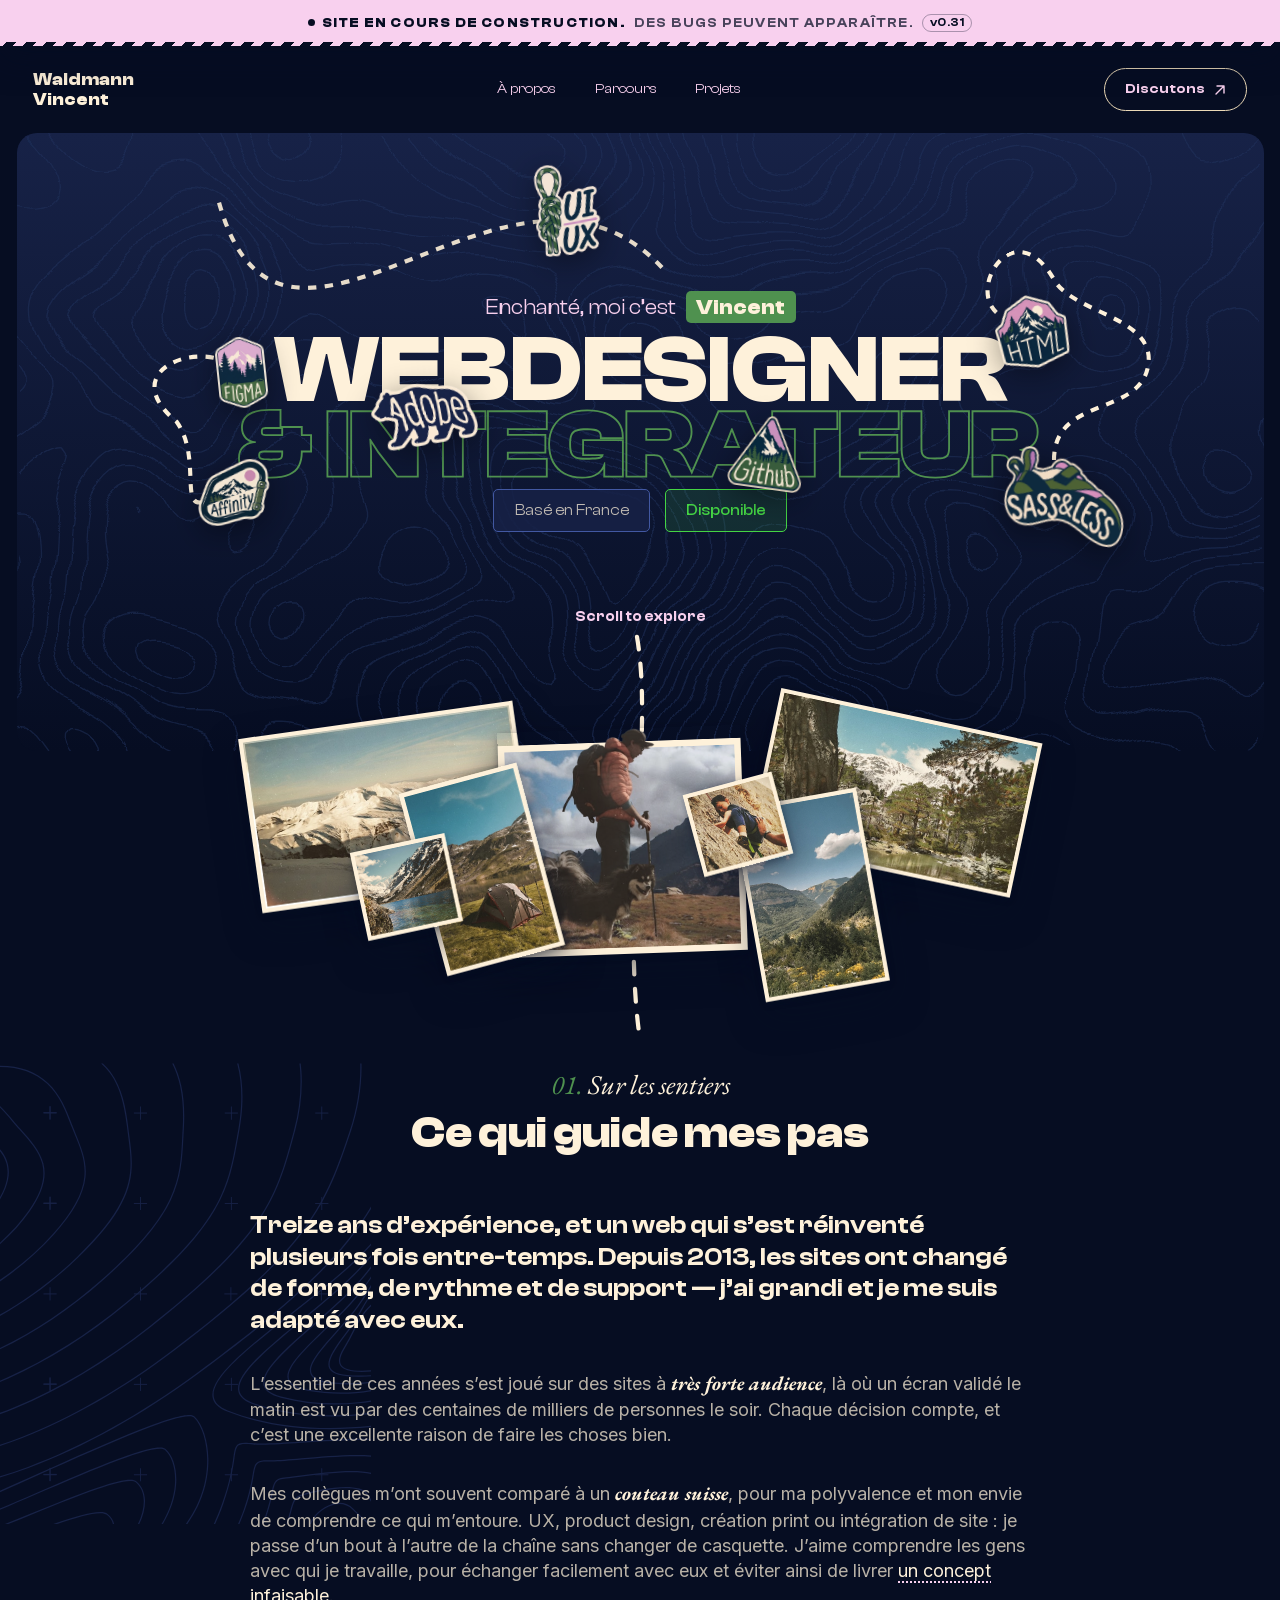
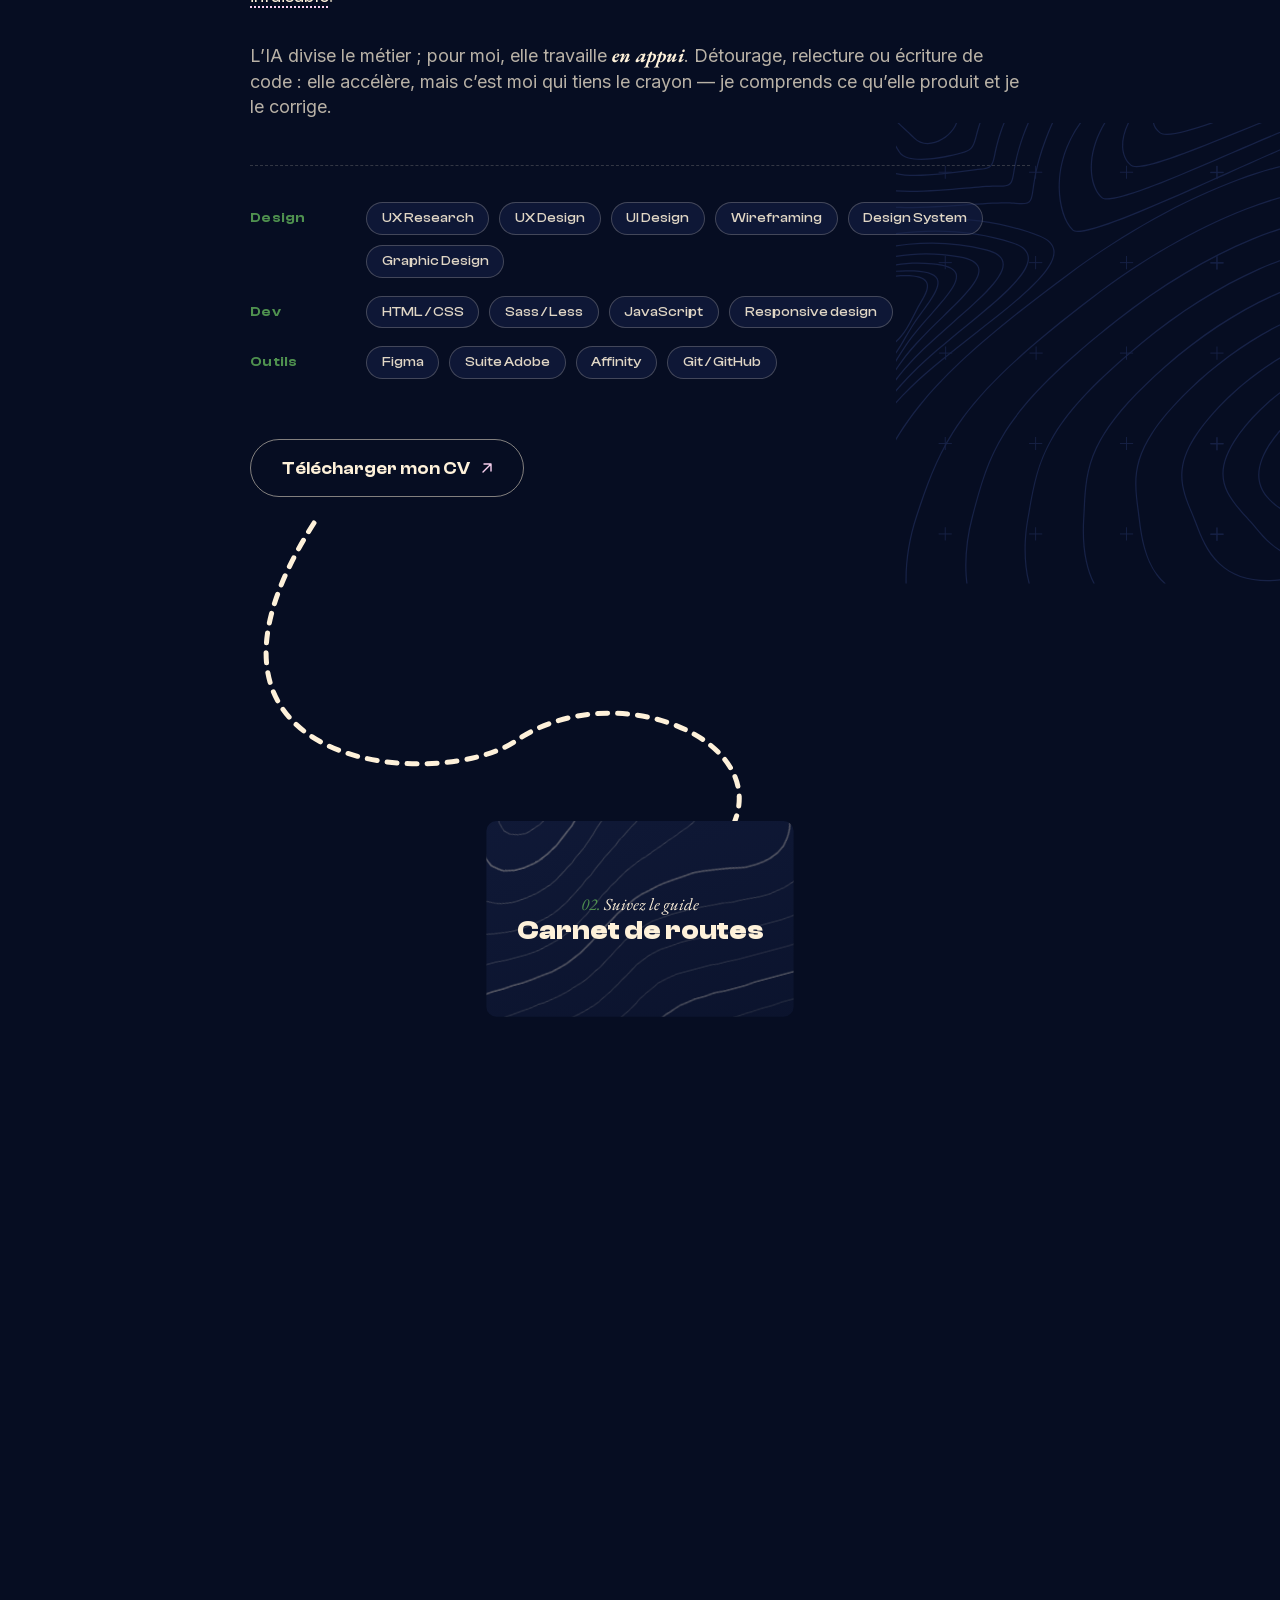
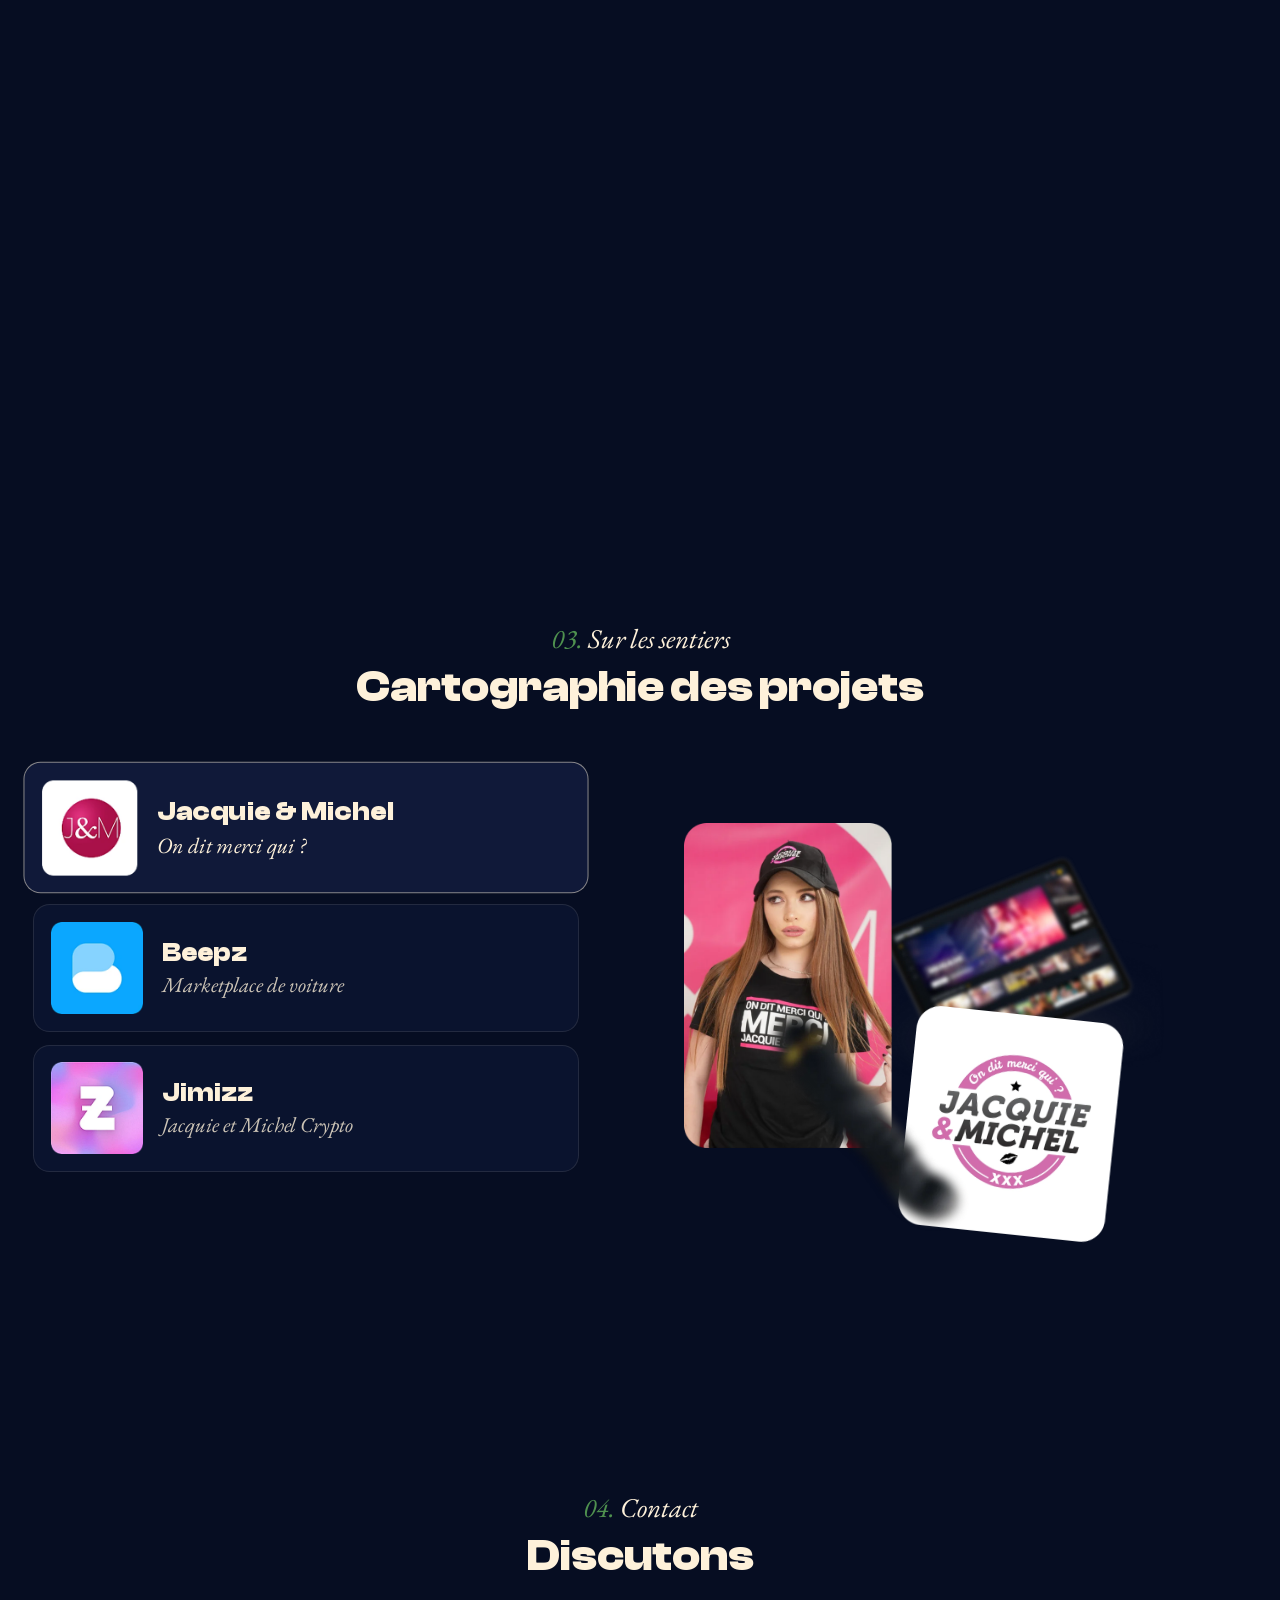
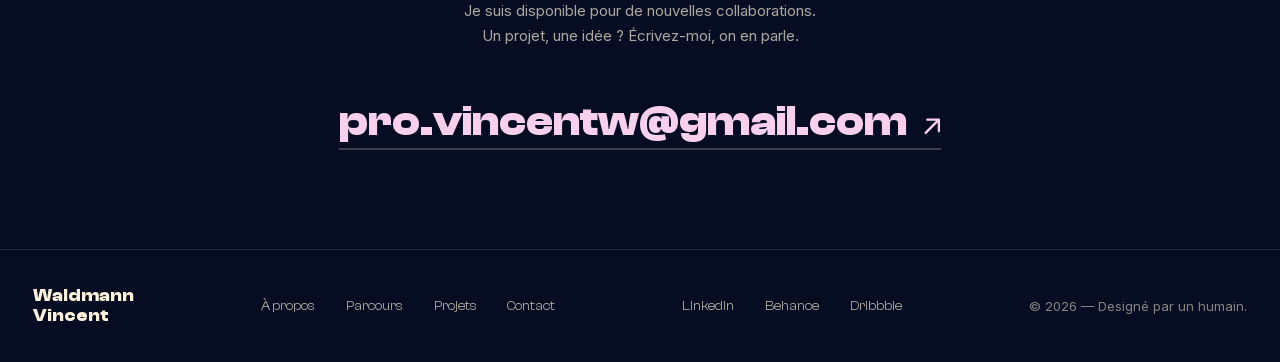
==== commit c064dfe7: "Contact : adresse Gmail pro en attendant la redirection ; mention du footer - le site affiche une ad" ====
--- a/index.html
+++ b/index.html
@@ -5,7 +5,7 @@
 <meta name="viewport" content="width=device-width, initial-scale=1.0">
 <title>Vincent Waldmann — Webdesigner & Intégrateur</title>
 <meta name="description" content="Webdesigner et intégrateur depuis 2013. Treize ans à concevoir et intégrer des sites à très forte audience, du premier tracé à la mise en ligne.">
-<link rel="stylesheet" href="css/style.css?v=0.30">
+<link rel="stylesheet" href="css/style.css?v=0.31">
 
 <!-- L'ICÔNE DU SITE. Les trois fichiers sont à la RACINE du dépôt et non dans
      `assets/`, qui se range par page : ils n'appartiennent à aucune page, et
@@ -63,7 +63,7 @@
 <!-- LE VOILE DE TRANSITION, en tête et sur les quatre pages : sa moitié
      « arrivée » doit s'exécuter avant le premier rendu, sinon la page apparaît
      un instant à nu avant d'être recouverte. Voir l'en-tête de `js/veil.js`. -->
-<script src="js/veil.js?v=0.30"></script>
+<script src="js/veil.js?v=0.31"></script>
 
 <!-- L'ARRIVÉE SUR L'ACCUEIL, et elle se règle AVANT le premier rendu — d'où ce
      script en tête de page et non dans `main.js`, qui charge en bas. Même parti
@@ -164,7 +164,7 @@
   <span class="banner__flag">Site en cours de construction.</span>
   <span>Des bugs peuvent apparaître.</span>
   <!-- Posé par tools/bump_version.py, avec les ?v= du <head> : ne pas éditer à la main. -->
-  <span class="banner__version">v0.30</span>
+  <span class="banner__version">v0.31</span>
 </div>
 
 <header class="site-header">
@@ -608,7 +608,9 @@
          messagerie dans ce fichier, pour les robots qui ratissent le HTML. L'arobase
          est dessinée par le CSS, et main.js monte le vrai lien (« L'adresse de contact »). -->
     <span class="contact__mail" data-mail>
-      <span><span>contact</span><span class="contact__at"></span><span>vincentw.fr</span></span>
+      <!-- TEMPORAIRE : une adresse Gmail, le temps que la redirection du domaine
+           marche. À remettre à « contact » + « vincentw.fr » ensuite. -->
+      <span><span>pro.vincentw</span><span class="contact__at"></span><span>gmail.com</span></span>
       <svg class="contact__arrow" width="14" height="14" viewBox="0 0 10 10" fill="none" xmlns="http://www.w3.org/2000/svg" aria-hidden="true">
         <path d="M1 9L9 1M9 1H2M9 1V8" stroke="currentColor" stroke-width="1.4" stroke-linecap="round" stroke-linejoin="round"/>
       </svg>
@@ -636,10 +638,10 @@
       <a href="https://dribbble.com/LeFourbeFromage" target="_blank" rel="noopener">Dribbble</a>
     </nav>
 
-    <p class="site-footer__note">© 2026 — écrit à la main, sans framework.</p>
+    <p class="site-footer__note">© 2026 — Designé par un humain.</p>
   </div>
 </footer>
 
-<script src="js/main.js?v=0.30"></script>
+<script src="js/main.js?v=0.31"></script>
 </body>
 </html>
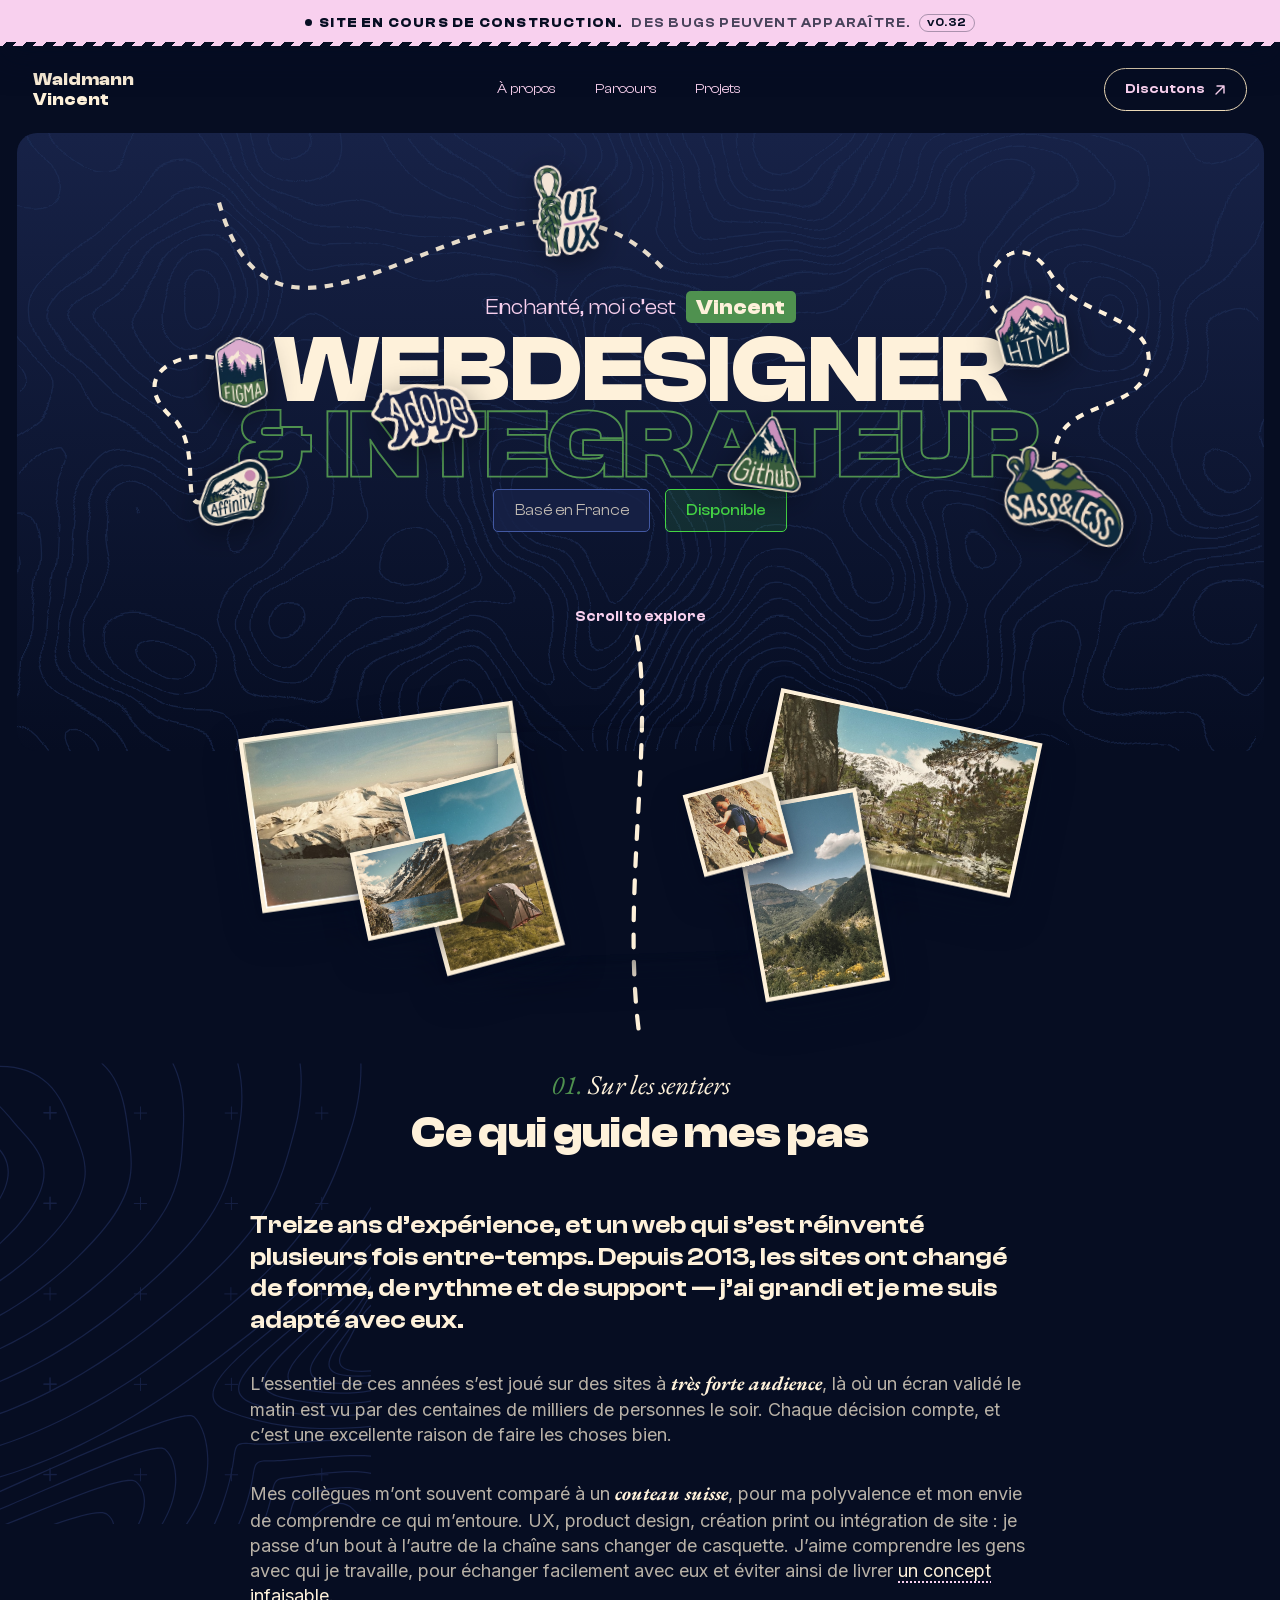
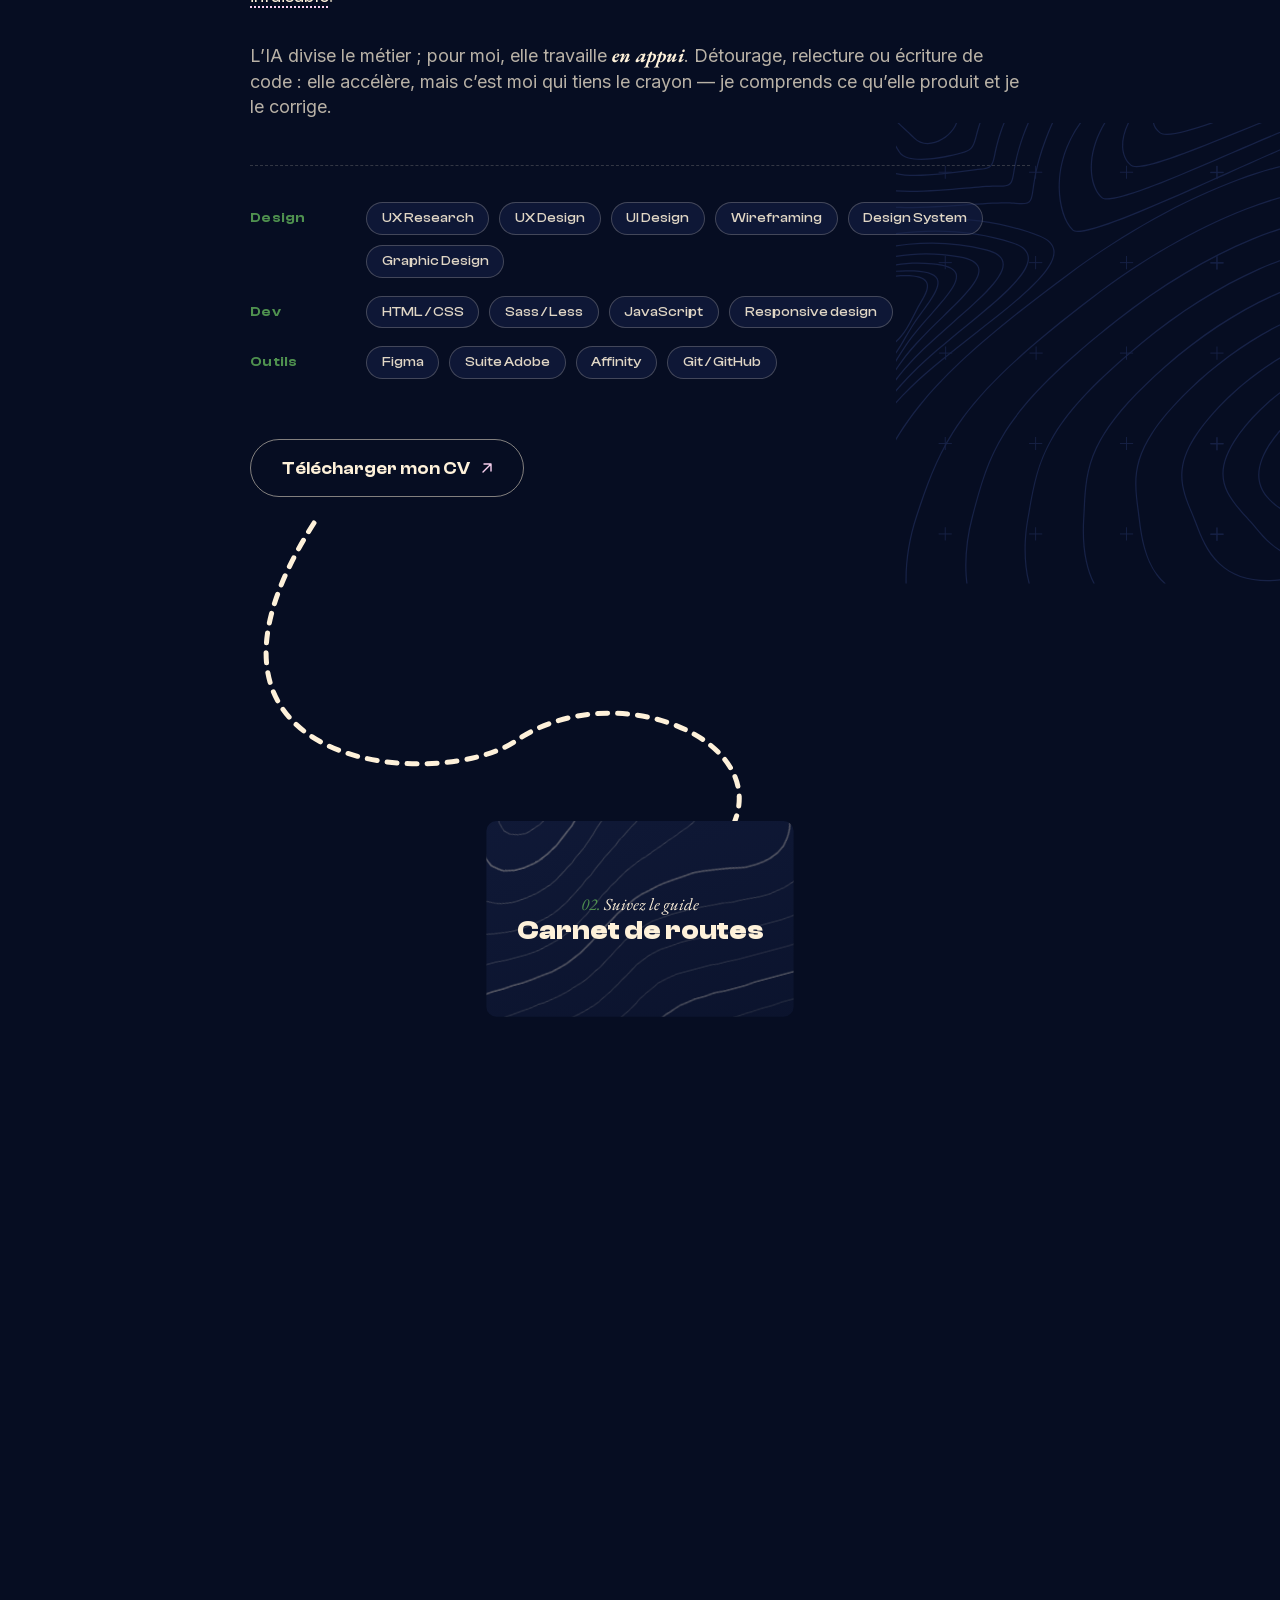
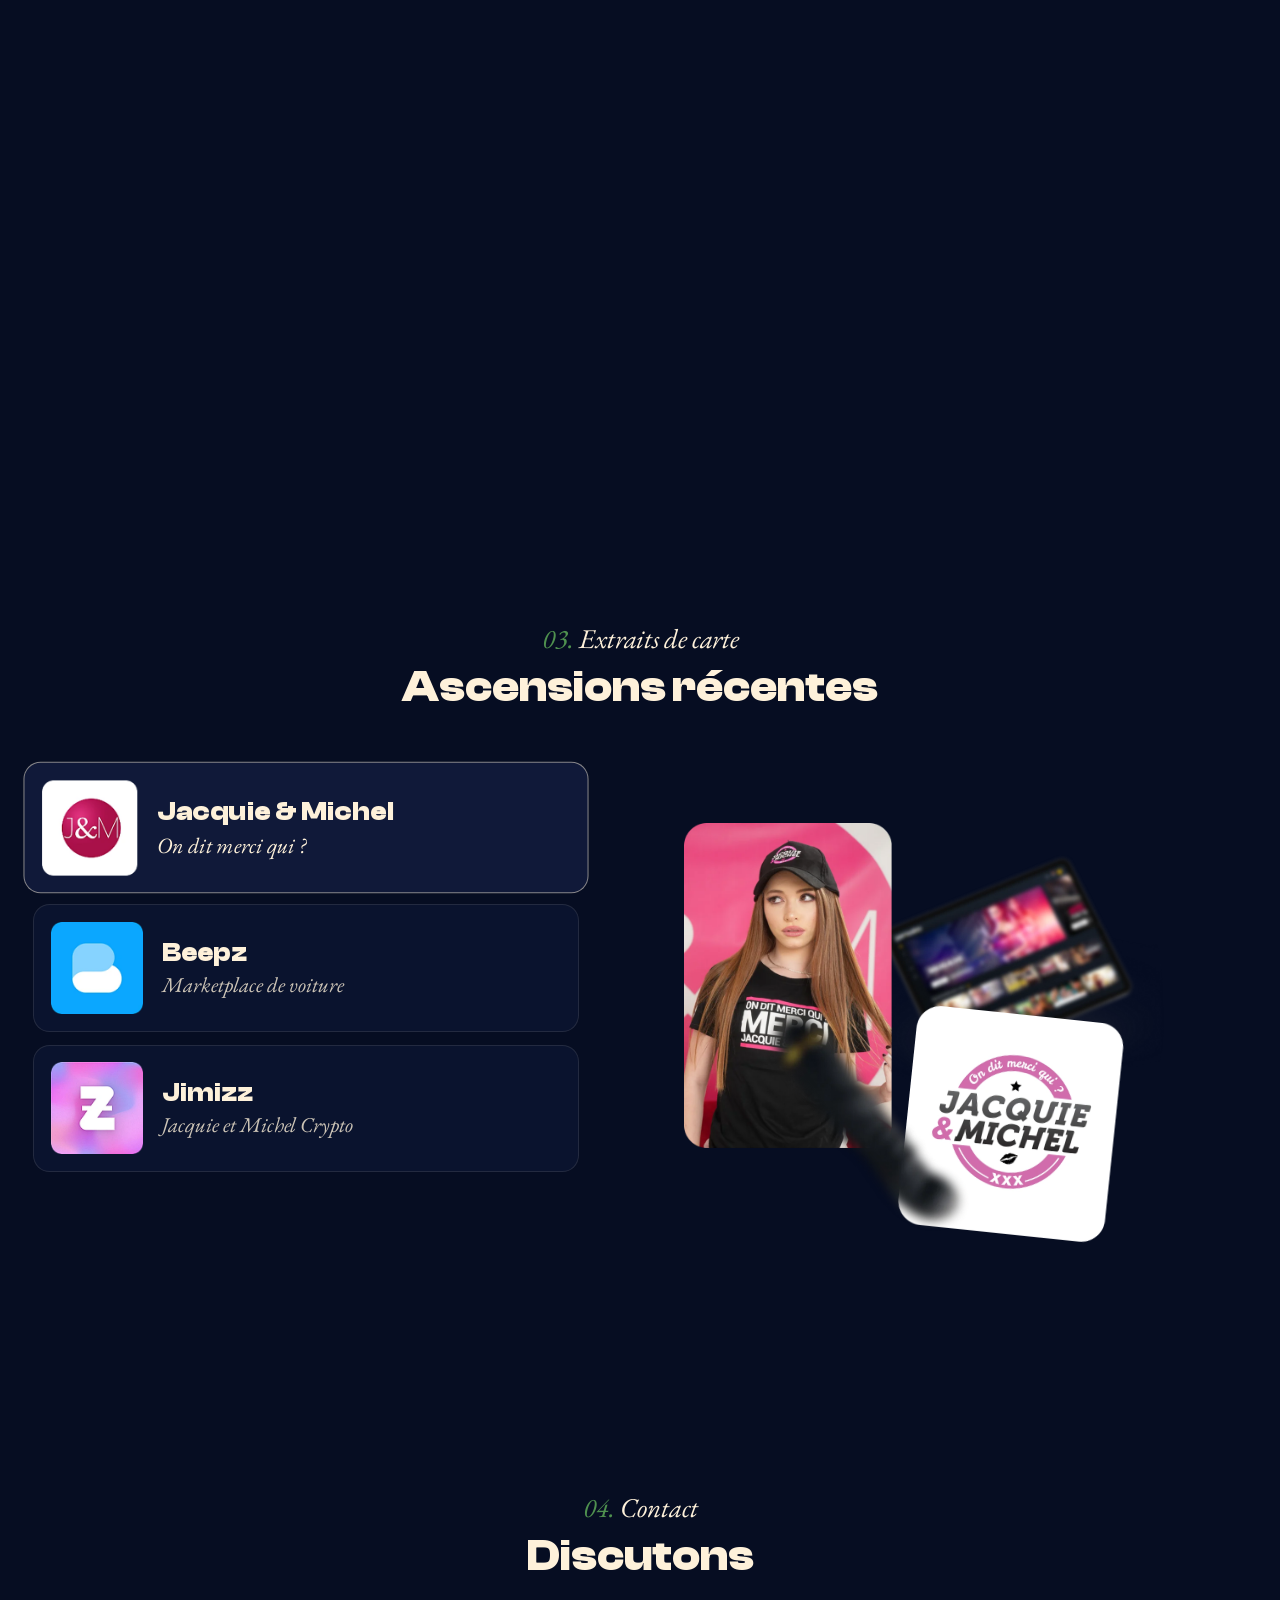
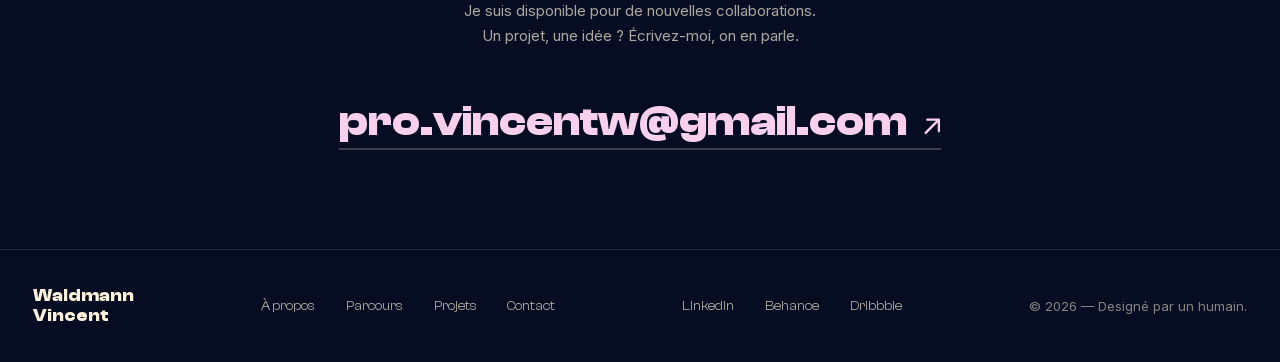
==== commit c96c40d5: "Projets : « Ascensions récentes », sous l'œil « Extraits de carte » - l'œil de la section 03 ne doub" ====
--- a/index.html
+++ b/index.html
@@ -5,7 +5,7 @@
 <meta name="viewport" content="width=device-width, initial-scale=1.0">
 <title>Vincent Waldmann — Webdesigner & Intégrateur</title>
 <meta name="description" content="Webdesigner et intégrateur depuis 2013. Treize ans à concevoir et intégrer des sites à très forte audience, du premier tracé à la mise en ligne.">
-<link rel="stylesheet" href="css/style.css?v=0.31">
+<link rel="stylesheet" href="css/style.css?v=0.32">
 
 <!-- L'ICÔNE DU SITE. Les trois fichiers sont à la RACINE du dépôt et non dans
      `assets/`, qui se range par page : ils n'appartiennent à aucune page, et
@@ -63,7 +63,7 @@
 <!-- LE VOILE DE TRANSITION, en tête et sur les quatre pages : sa moitié
      « arrivée » doit s'exécuter avant le premier rendu, sinon la page apparaît
      un instant à nu avant d'être recouverte. Voir l'en-tête de `js/veil.js`. -->
-<script src="js/veil.js?v=0.31"></script>
+<script src="js/veil.js?v=0.32"></script>
 
 <!-- L'ARRIVÉE SUR L'ACCUEIL, et elle se règle AVANT le premier rendu — d'où ce
      script en tête de page et non dans `main.js`, qui charge en bas. Même parti
@@ -164,7 +164,7 @@
   <span class="banner__flag">Site en cours de construction.</span>
   <span>Des bugs peuvent apparaître.</span>
   <!-- Posé par tools/bump_version.py, avec les ?v= du <head> : ne pas éditer à la main. -->
-  <span class="banner__version">v0.31</span>
+  <span class="banner__version">v0.32</span>
 </div>
 
 <header class="site-header">
@@ -519,9 +519,9 @@
   <section class="section" id="projets" data-stat="Section : Projets">
     <div class="section__head">
       <p class="section__eyebrow">
-        <span class="section__eyebrow-num">03.</span> Sur les sentiers
+        <span class="section__eyebrow-num">03.</span> Extraits de carte
       </p>
-      <h2 class="section__title">Cartographie des projets</h2>
+      <h2 class="section__title">Ascensions récentes</h2>
     </div>
 
     <!-- Trois projets, trois cartes à gauche, et à droite UN SEUL emplacement où
@@ -642,6 +642,6 @@
   </div>
 </footer>
 
-<script src="js/main.js?v=0.31"></script>
+<script src="js/main.js?v=0.32"></script>
 </body>
 </html>
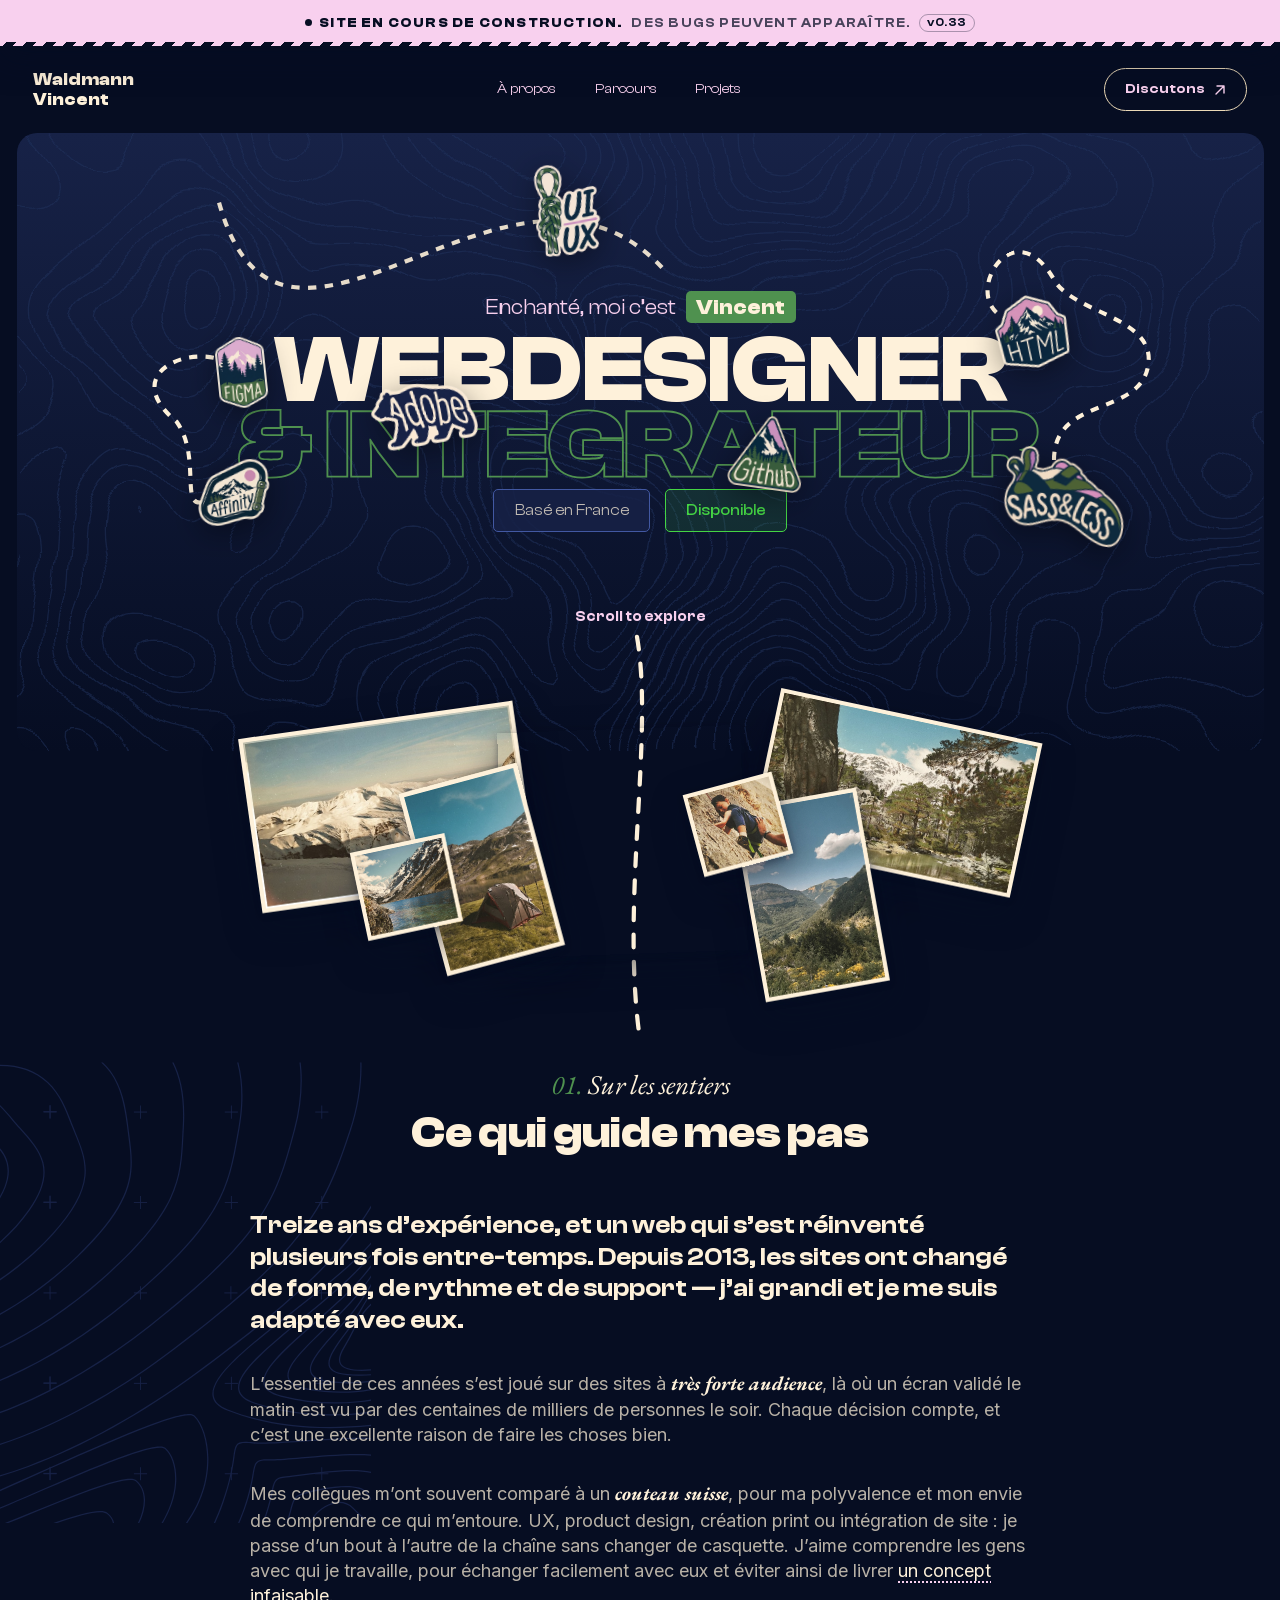
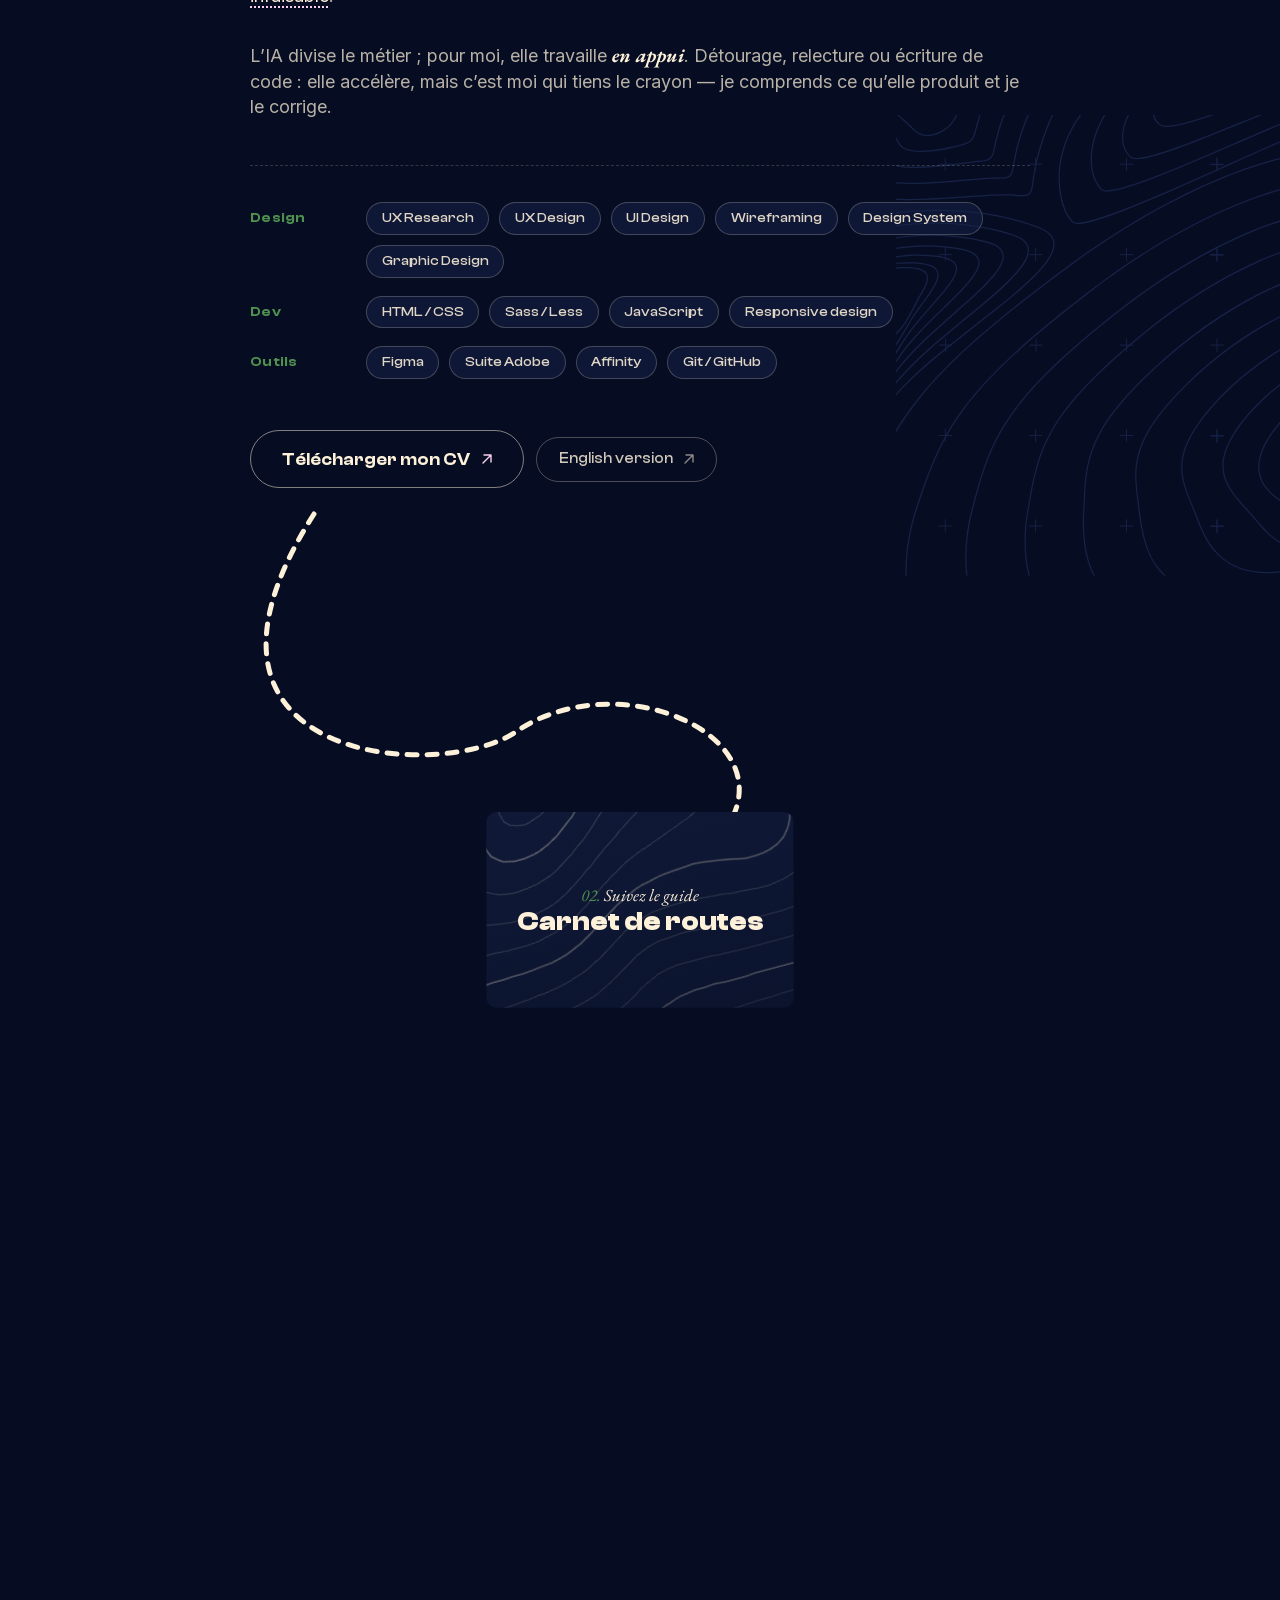
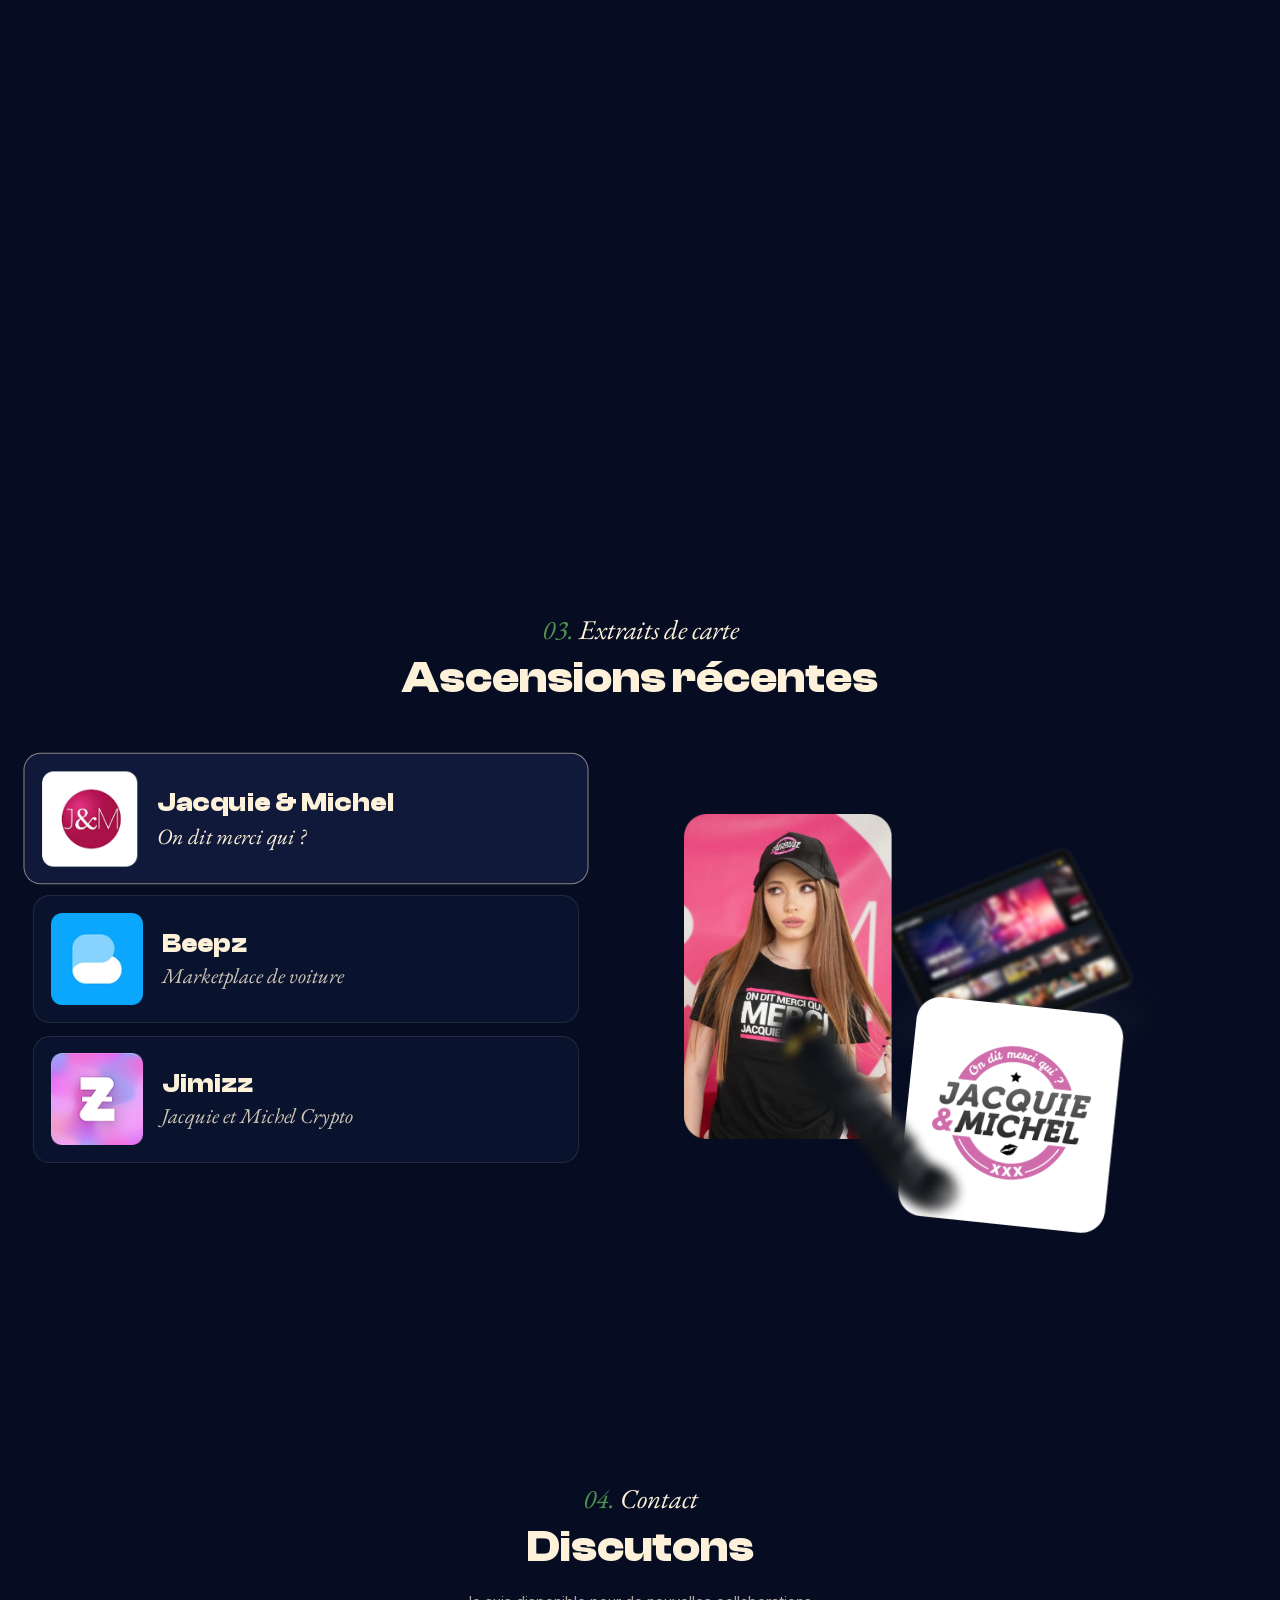
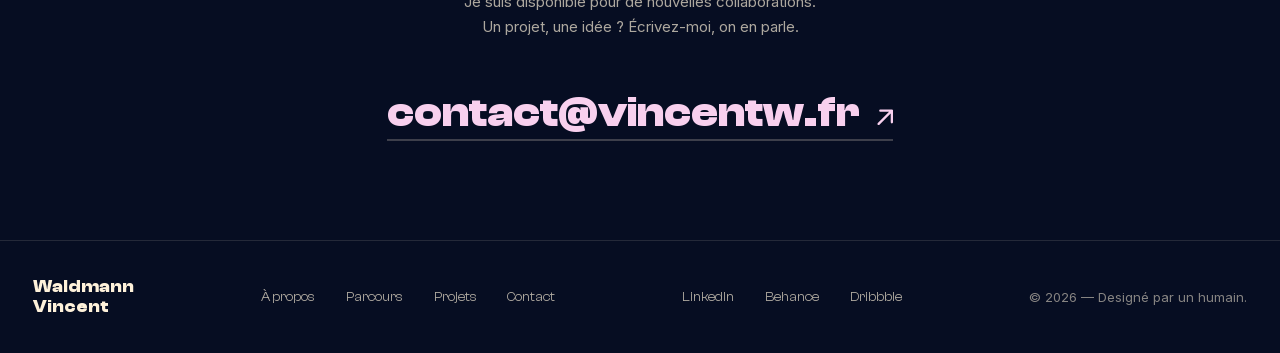
==== commit 710dc097: "CV téléchargeable, adresse du domaine, et un portfolio PDF À propos : le bouton CV cesse d'être un <" ====
--- a/index.html
+++ b/index.html
@@ -5,7 +5,7 @@
 <meta name="viewport" content="width=device-width, initial-scale=1.0">
 <title>Vincent Waldmann — Webdesigner & Intégrateur</title>
 <meta name="description" content="Webdesigner et intégrateur depuis 2013. Treize ans à concevoir et intégrer des sites à très forte audience, du premier tracé à la mise en ligne.">
-<link rel="stylesheet" href="css/style.css?v=0.32">
+<link rel="stylesheet" href="css/style.css?v=0.33">
 
 <!-- L'ICÔNE DU SITE. Les trois fichiers sont à la RACINE du dépôt et non dans
      `assets/`, qui se range par page : ils n'appartiennent à aucune page, et
@@ -63,7 +63,7 @@
 <!-- LE VOILE DE TRANSITION, en tête et sur les quatre pages : sa moitié
      « arrivée » doit s'exécuter avant le premier rendu, sinon la page apparaît
      un instant à nu avant d'être recouverte. Voir l'en-tête de `js/veil.js`. -->
-<script src="js/veil.js?v=0.32"></script>
+<script src="js/veil.js?v=0.33"></script>
 
 <!-- L'ARRIVÉE SUR L'ACCUEIL, et elle se règle AVANT le premier rendu — d'où ce
      script en tête de page et non dans `main.js`, qui charge en bas. Même parti
@@ -164,7 +164,7 @@
   <span class="banner__flag">Site en cours de construction.</span>
   <span>Des bugs peuvent apparaître.</span>
   <!-- Posé par tools/bump_version.py, avec les ?v= du <head> : ne pas éditer à la main. -->
-  <span class="banner__version">v0.32</span>
+  <span class="banner__version">v0.33</span>
 </div>
 
 <header class="site-header">
@@ -347,15 +347,32 @@
         </div>
       </div>
 
-      <!-- Bouton volontairement en <span> : le PDF n'existe pas encore, et on ne laisse
-           pas d'ancre morte sur le site. À repasser en
-           <a href="assets/home/cv-vincent-waldmann.pdf" download> le jour où il est là. -->
-      <span class="about__cv">
-        Télécharger mon CV
-        <svg class="about__cv-arrow" width="10" height="10" viewBox="0 0 10 10" fill="none" aria-hidden="true" focusable="false">
-          <path d="M1 9L9 1M9 1H2M9 1V8" stroke="currentColor" stroke-width="1.4" stroke-linecap="round" stroke-linejoin="round"/>
-        </svg>
-      </span>
+      <!-- LE CV EXISTE, en deux langues, et ce sont de VRAIS liens : le <span> d'avant
+           n'était là que tant que le fichier manquait. Le français d'abord — c'est le
+           marché visé —, l'anglais en second et plus discret.
+
+           `download` porte le NOM DU FICHIER REÇU, et pas celui du dépôt : sans lui, le
+           recruteur retrouve un « cv-fr.pdf » anonyme dans ses téléchargements. Les deux
+           noms de fichiers, eux, suivent la règle des assets (rangés par la section qui
+           les charge, sans répéter le nom du dossier).
+
+           Le fil pointillé du parcours part de sous le PREMIER bouton : garde le
+           français en tête, ou recale `.trail__lead-line` (voir CLAUDE.md). -->
+      <div class="about__cv-row">
+        <a class="about__cv" href="assets/home/about/cv-fr.pdf" download="Vincent-Waldmann-CV.pdf">
+          Télécharger mon CV
+          <svg class="about__cv-arrow" width="10" height="10" viewBox="0 0 10 10" fill="none" aria-hidden="true" focusable="false">
+            <path d="M1 9L9 1M9 1H2M9 1V8" stroke="currentColor" stroke-width="1.4" stroke-linecap="round" stroke-linejoin="round"/>
+          </svg>
+        </a>
+        <a class="about__cv about__cv--alt" href="assets/home/about/cv-en.pdf" hreflang="en"
+           download="Vincent-Waldmann-Resume.pdf" aria-label="Télécharger mon CV en anglais">
+          English version
+          <svg class="about__cv-arrow" width="10" height="10" viewBox="0 0 10 10" fill="none" aria-hidden="true" focusable="false">
+            <path d="M1 9L9 1M9 1H2M9 1V8" stroke="currentColor" stroke-width="1.4" stroke-linecap="round" stroke-linejoin="round"/>
+          </svg>
+        </a>
+      </div>
 
     </div>
 
@@ -470,7 +487,10 @@
           <li class="trail__stop" data-at="0.343">
             <span class="trail__stop-pin"></span>
             <div class="trail__stop-card">
-              <span class="trail__stop-year">2023</span>
+              <!-- 2024 et non 2023 : l'arrivée à Budapest est de décembre 2023, le
+                   poste s'est joué en 2024-2025 (départ en juillet 2025). C'est aussi
+                   ce que dit le CV — les deux doivent rester d'accord. -->
+              <span class="trail__stop-year">2024</span>
               <h3 class="trail__stop-role">Lead Product Designer</h3>
               <p class="trail__stop-org">ZXY Corp<span class="trail__stop-dot">·</span>Budapest</p>
               <p class="trail__stop-note">
@@ -608,9 +628,7 @@
          messagerie dans ce fichier, pour les robots qui ratissent le HTML. L'arobase
          est dessinée par le CSS, et main.js monte le vrai lien (« L'adresse de contact »). -->
     <span class="contact__mail" data-mail>
-      <!-- TEMPORAIRE : une adresse Gmail, le temps que la redirection du domaine
-           marche. À remettre à « contact » + « vincentw.fr » ensuite. -->
-      <span><span>pro.vincentw</span><span class="contact__at"></span><span>gmail.com</span></span>
+      <span><span>contact</span><span class="contact__at"></span><span>vincentw.fr</span></span>
       <svg class="contact__arrow" width="14" height="14" viewBox="0 0 10 10" fill="none" xmlns="http://www.w3.org/2000/svg" aria-hidden="true">
         <path d="M1 9L9 1M9 1H2M9 1V8" stroke="currentColor" stroke-width="1.4" stroke-linecap="round" stroke-linejoin="round"/>
       </svg>
@@ -642,6 +660,6 @@
   </div>
 </footer>
 
-<script src="js/main.js?v=0.32"></script>
+<script src="js/main.js?v=0.33"></script>
 </body>
 </html>
--- a/css/style.css
+++ b/css/style.css
@@ -1107,6 +1107,17 @@
   --pull: max(0px, calc(50vh - 260px));
   margin-top: calc(-1 * var(--pull));
 
+  /* LA SECTION N'ATTRAPE PAS LE POINTEUR TANT QUE LA CARTE N'EST PAS OUVERTE,
+     et c'est la contrepartie de la remontée ci-dessus : la piste couvre le bas
+     d'À propos sur `--pull` (jusqu'à 271px), donc elle avalait les clics des
+     boutons de CV qui s'y trouvent. Ça ne s'est pas vu tant que ce bouton était
+     un <span> inerte — il n'y avait rien à cliquer dessous. La règle est sur la
+     SECTION et pas sur la scène : c'est la piste entière qui recouvre, pas
+     seulement elle. Ce qui doit redevenir cliquable le redit pour soi (la scène
+     et le HUD, une fois ouverts) ; les gestes du parcours, eux, sont écoutés sur
+     `window` et n'en dépendent pas. */
+  pointer-events: none;
+
   /* --open : 0 = carton fermé, 1 = carte plein écran. C'est le SEUL nombre que le
      JS écrit pour la révélation, et il est posé ICI plutôt que sur la scène parce
      que le fil pointillé en a besoin lui aussi — et qu'il est son FRÈRE, donc il
@@ -1132,6 +1143,7 @@
   overflow: hidden;
   isolation: isolate;
   color: var(--cream);
+
 
   /* Toute la géométrie de l'ouverture, que `--open` (hérité de .trail) interpole.
      `--card-w` est déclaré sur .trail, le fil pointillé en a besoin lui aussi. */
@@ -1186,6 +1198,9 @@
   position: sticky;
   top: 0;
   height: 0;
+  /* Décor pur, et il déborde de sa boîte de hauteur nulle : sans ça son tracé
+     passerait devant le bas d'À propos et pourrait manger un clic lui aussi. */
+  pointer-events: none;
   /* Mêmes boîtes qu'À propos (.section puis .about__body) : le fil part ainsi
      exactement sous le bouton, sans un seul calcul de centrage à refaire. */
   box-sizing: border-box;
@@ -1471,6 +1486,8 @@
 
 /* Tant que la carte n'est pas ouverte, le bouton du HUD est invisible : il ne
    doit pas non plus être cliquable ni atteignable au clavier. */
+.trail.is-open .trail__stage { pointer-events: auto; }
+
 .trail__hud { pointer-events: none; }
 .trail.is-open .trail__hud { pointer-events: auto; }
 
@@ -2162,21 +2179,47 @@
 }
 
 /* --- Le bouton CV --- */
+/* Les deux CV, français puis anglais. La marge du haut vit sur la RANGÉE et
+   non sur les boutons : deux marges voisines n'en font pas une, et le second
+   bouton se serait décalé du premier en passant à la ligne. */
+.about__cv-row {
+  display: flex;
+  flex-wrap: wrap;
+  align-items: center;
+  gap: 12px;
+  margin-top: clamp(6px, 1vh, 14px);
+}
+
 .about__cv {
   font-family: var(--font-display);
   display: inline-flex;
   align-items: center;
   gap: .7em;
-  margin-top: clamp(6px, 1vh, 14px);
   padding: 1em 1.8em;
   border: 1px solid rgb(var(--cream-rgb) / .5);
   border-radius: 999px;
   font-size: clamp(14px, 1.35vw, 20px);
   font-weight: 600;
   color: var(--cream);
+  transition: background-color .2s ease;
+}
+
+/* Le survol ne vient QU'avec le lien — même règle que `a.contact__mail:hover` :
+   tant que le CV manquait, le bouton était un <span>, et rien ne devait
+   promettre un clic qui n'existait pas. */
+a.about__cv:hover { background-color: rgb(var(--cream-rgb) / .08); }
+
+/* L'anglais est la seconde porte : même pastille, moins appuyée. */
+.about__cv--alt {
+  border-color: rgb(var(--cream-rgb) / .28);
+  color: rgb(var(--cream-rgb) / .82);
+  font-weight: 500;
+  font-size: clamp(13px, 1.15vw, 17px);
+  padding: .85em 1.5em;
 }
 
 .about__cv-arrow { color: var(--pink); flex: none; }
+.about__cv--alt .about__cv-arrow { color: rgb(var(--cream-rgb) / .55); }
 
 /* ---------- Contact ---------- */
 /* Centré comme la tête de section : un bloc à la largeur de son contenu,
@@ -2395,12 +2438,18 @@
 
 /* No pinning, no camera: a plain vertical timeline instead */
 @media (prefers-reduced-motion: reduce) {
-  .trail { height: auto; }
+  /* `--pull` ne sert qu'à tenir le fil pointillé de longueur constante jusqu'au
+     carton : ici il n'y a ni carton ni fil, et le recouvrement d'À propos ne
+     ferait que masquer ses boutons. */
+  .trail { height: auto; --pull: 0px; }
 
   .trail__stage {
     position: static;
     height: auto;
     padding: 40px 20px 56px;
+    /* Plus rien ne recouvre rien, et `is-open` n'existe pas dans ce mode : le
+       texte de la frise doit redevenir sélectionnable. */
+    pointer-events: auto;
   }
 
   .trail__map {
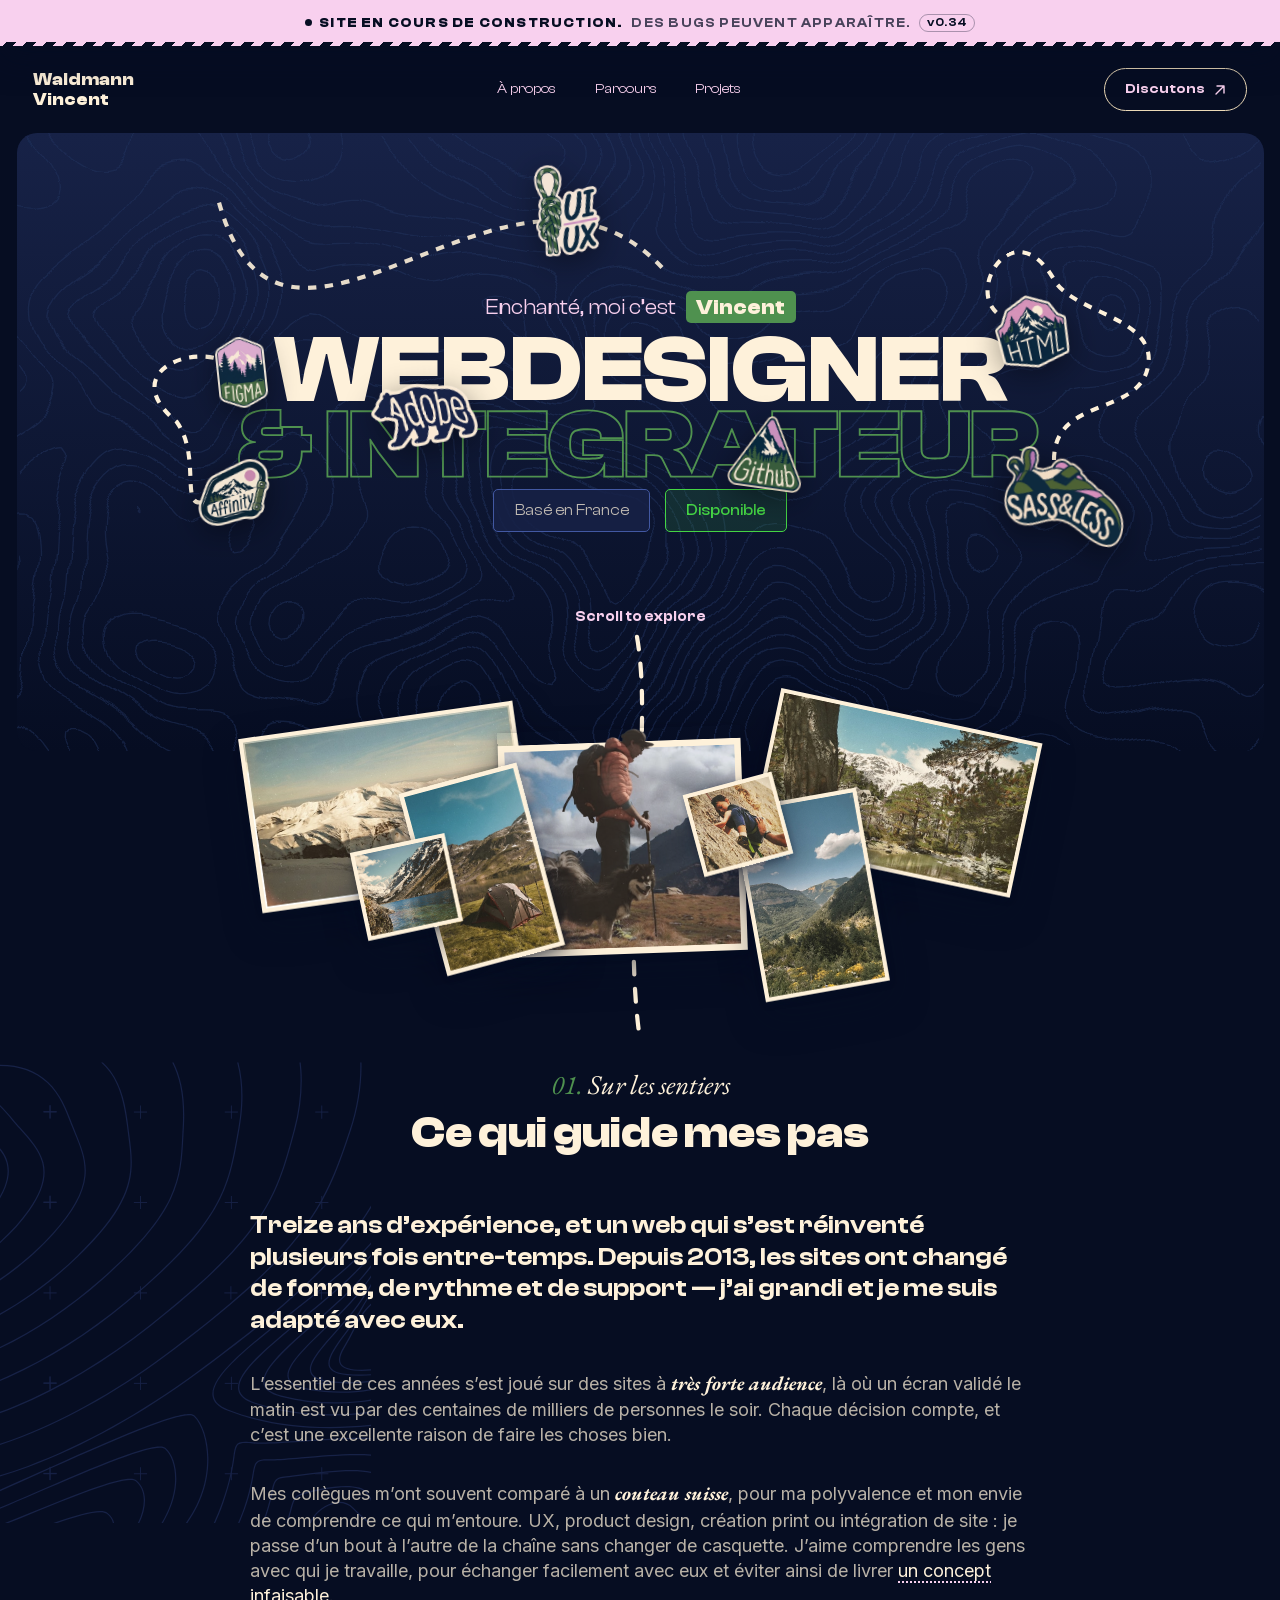
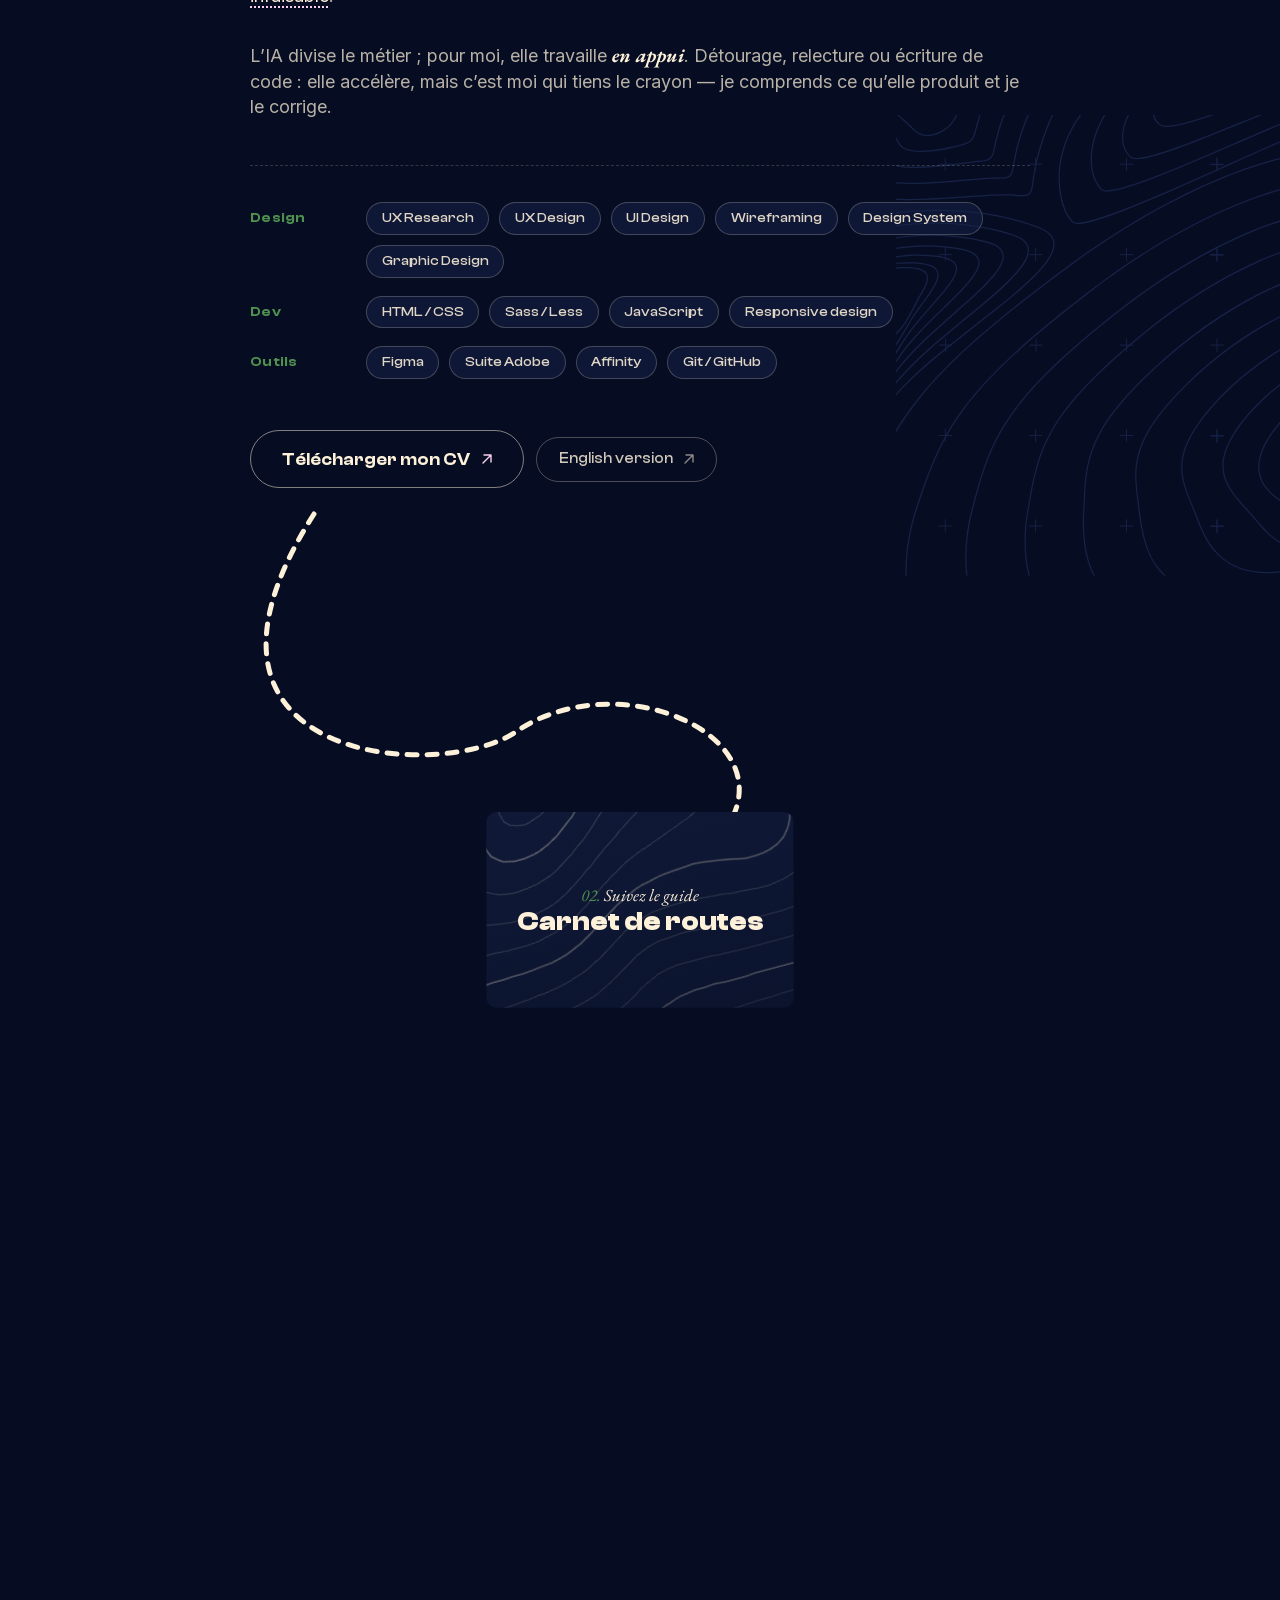
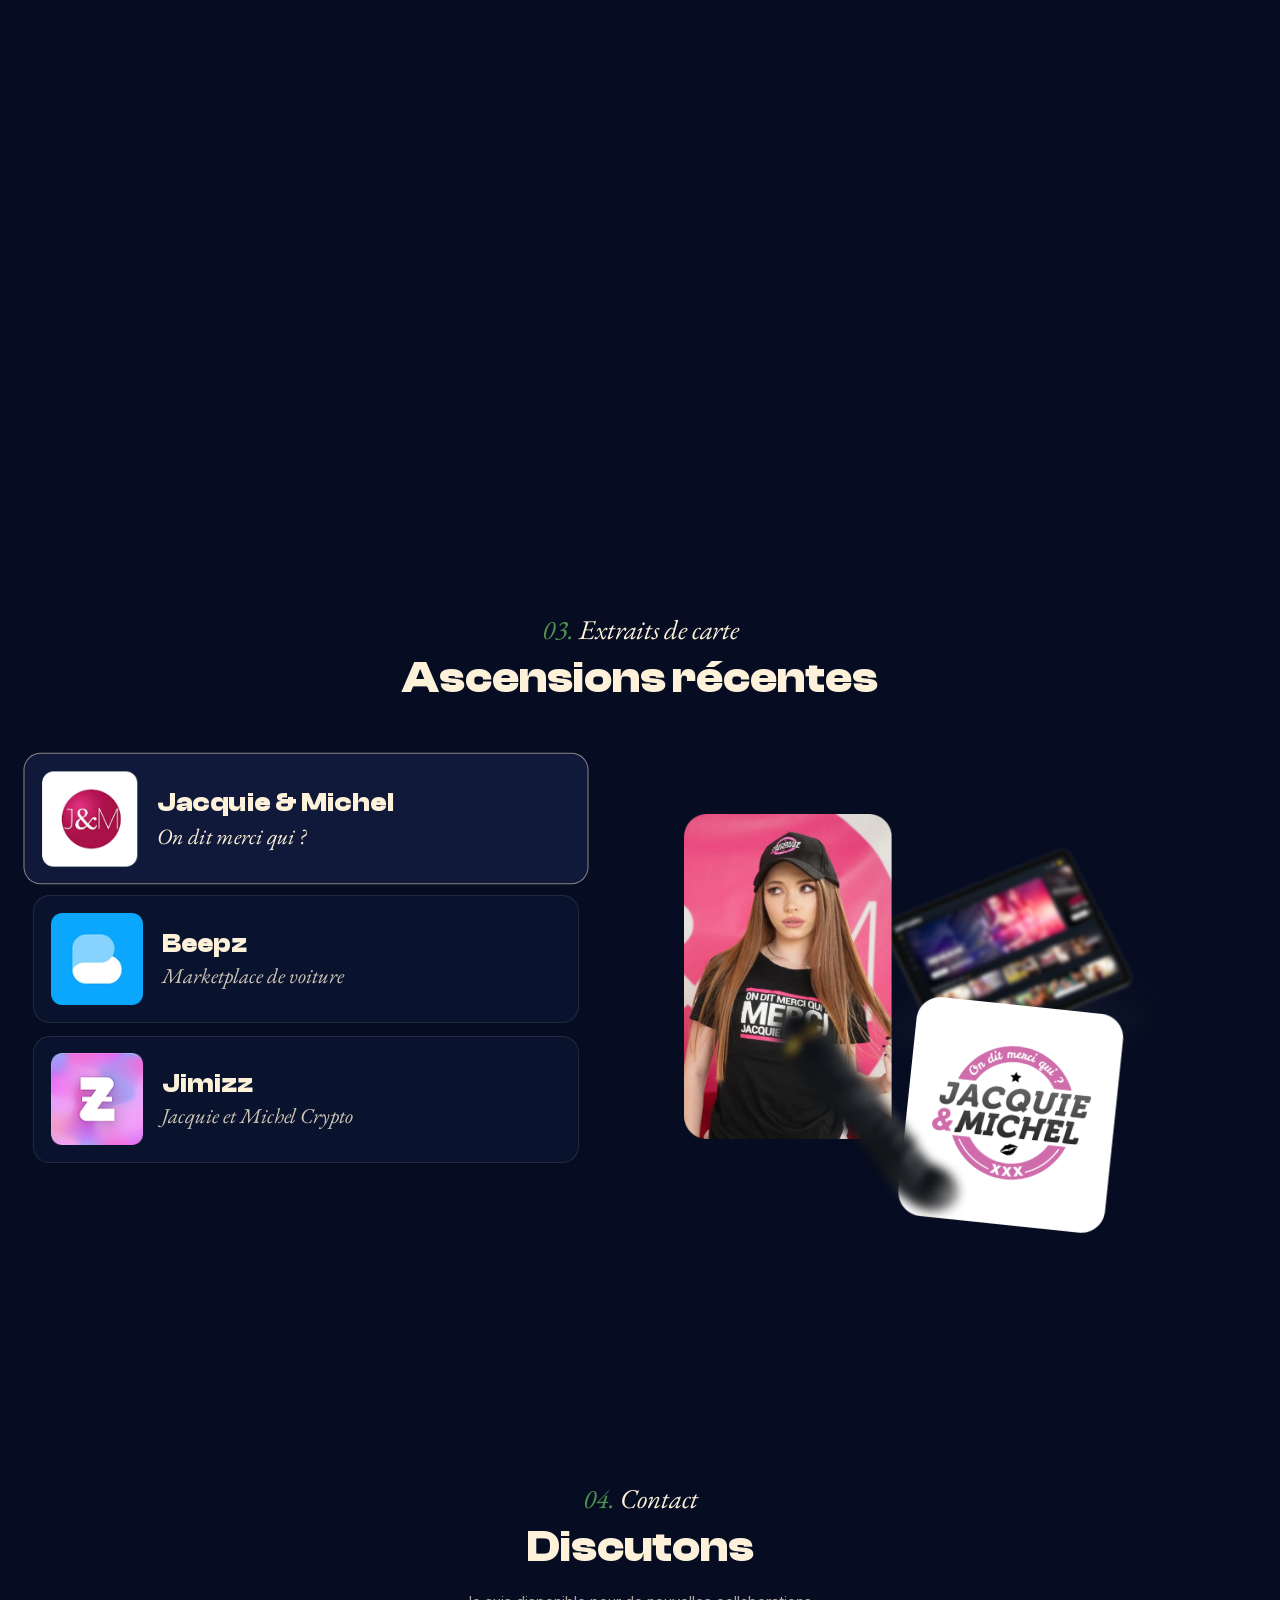
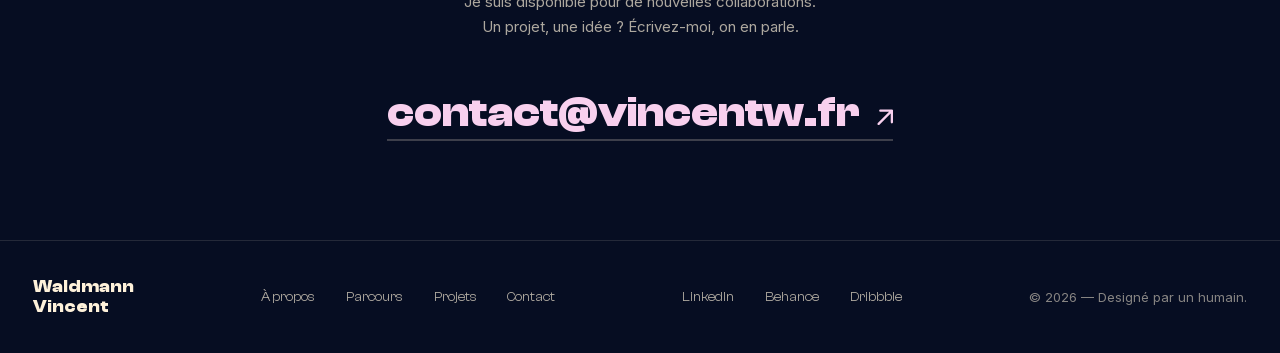
==== commit 2be8343e: "CV : les deux langues d'accord, et Budapest revient à 2023 Les deux exports portent la même chronolo" ====
--- a/index.html
+++ b/index.html
@@ -5,7 +5,7 @@
 <meta name="viewport" content="width=device-width, initial-scale=1.0">
 <title>Vincent Waldmann — Webdesigner & Intégrateur</title>
 <meta name="description" content="Webdesigner et intégrateur depuis 2013. Treize ans à concevoir et intégrer des sites à très forte audience, du premier tracé à la mise en ligne.">
-<link rel="stylesheet" href="css/style.css?v=0.33">
+<link rel="stylesheet" href="css/style.css?v=0.34">
 
 <!-- L'ICÔNE DU SITE. Les trois fichiers sont à la RACINE du dépôt et non dans
      `assets/`, qui se range par page : ils n'appartiennent à aucune page, et
@@ -63,7 +63,7 @@
 <!-- LE VOILE DE TRANSITION, en tête et sur les quatre pages : sa moitié
      « arrivée » doit s'exécuter avant le premier rendu, sinon la page apparaît
      un instant à nu avant d'être recouverte. Voir l'en-tête de `js/veil.js`. -->
-<script src="js/veil.js?v=0.33"></script>
+<script src="js/veil.js?v=0.34"></script>
 
 <!-- L'ARRIVÉE SUR L'ACCUEIL, et elle se règle AVANT le premier rendu — d'où ce
      script en tête de page et non dans `main.js`, qui charge en bas. Même parti
@@ -164,7 +164,7 @@
   <span class="banner__flag">Site en cours de construction.</span>
   <span>Des bugs peuvent apparaître.</span>
   <!-- Posé par tools/bump_version.py, avec les ?v= du <head> : ne pas éditer à la main. -->
-  <span class="banner__version">v0.33</span>
+  <span class="banner__version">v0.34</span>
 </div>
 
 <header class="site-header">
@@ -487,10 +487,10 @@
           <li class="trail__stop" data-at="0.343">
             <span class="trail__stop-pin"></span>
             <div class="trail__stop-card">
-              <!-- 2024 et non 2023 : l'arrivée à Budapest est de décembre 2023, le
-                   poste s'est joué en 2024-2025 (départ en juillet 2025). C'est aussi
-                   ce que dit le CV — les deux doivent rester d'accord. -->
-              <span class="trail__stop-year">2024</span>
+              <!-- L'année d'ARRIVÉE, comme les quatre autres étapes : décembre 2023
+                   (départ en juillet 2025). C'est aussi la période qu'affiche le CV,
+                   2023-2025 — les deux doivent rester d'accord. -->
+              <span class="trail__stop-year">2023</span>
               <h3 class="trail__stop-role">Lead Product Designer</h3>
               <p class="trail__stop-org">ZXY Corp<span class="trail__stop-dot">·</span>Budapest</p>
               <p class="trail__stop-note">
@@ -660,6 +660,6 @@
   </div>
 </footer>
 
-<script src="js/main.js?v=0.33"></script>
+<script src="js/main.js?v=0.34"></script>
 </body>
 </html>
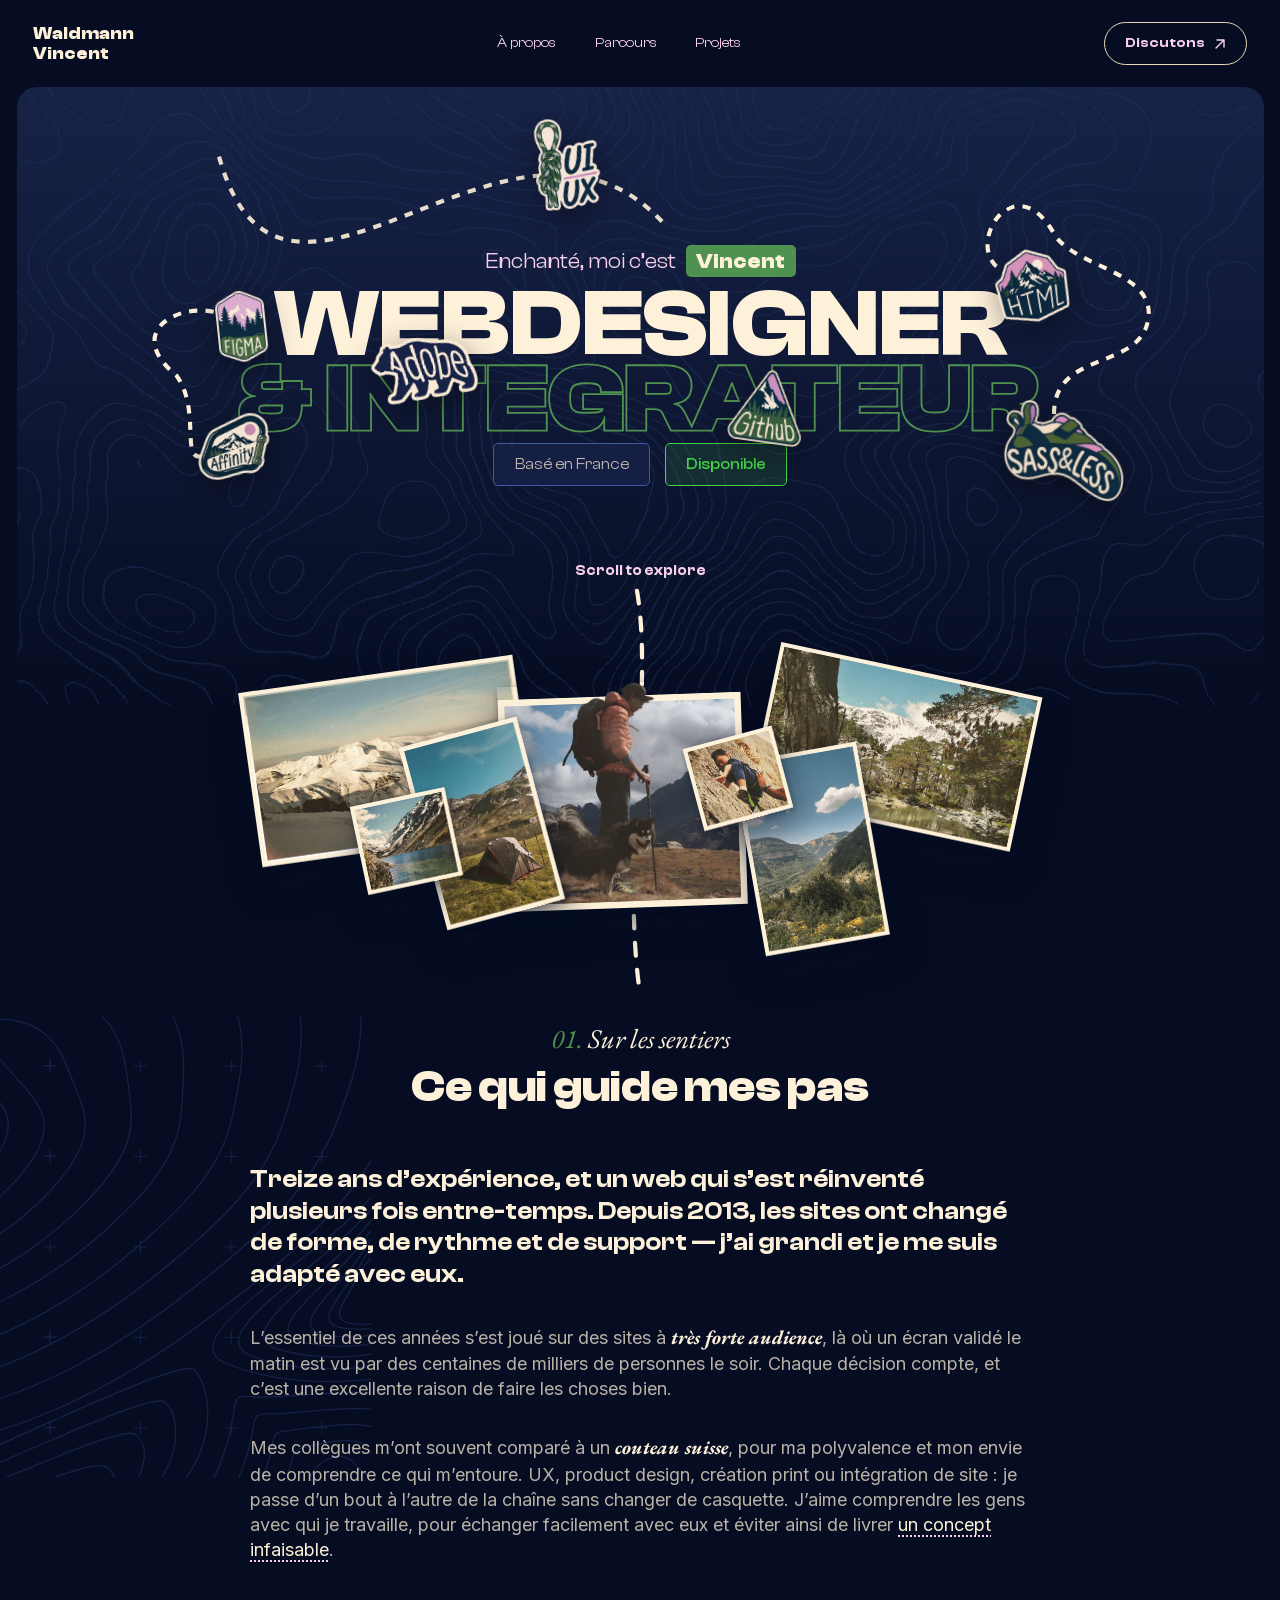
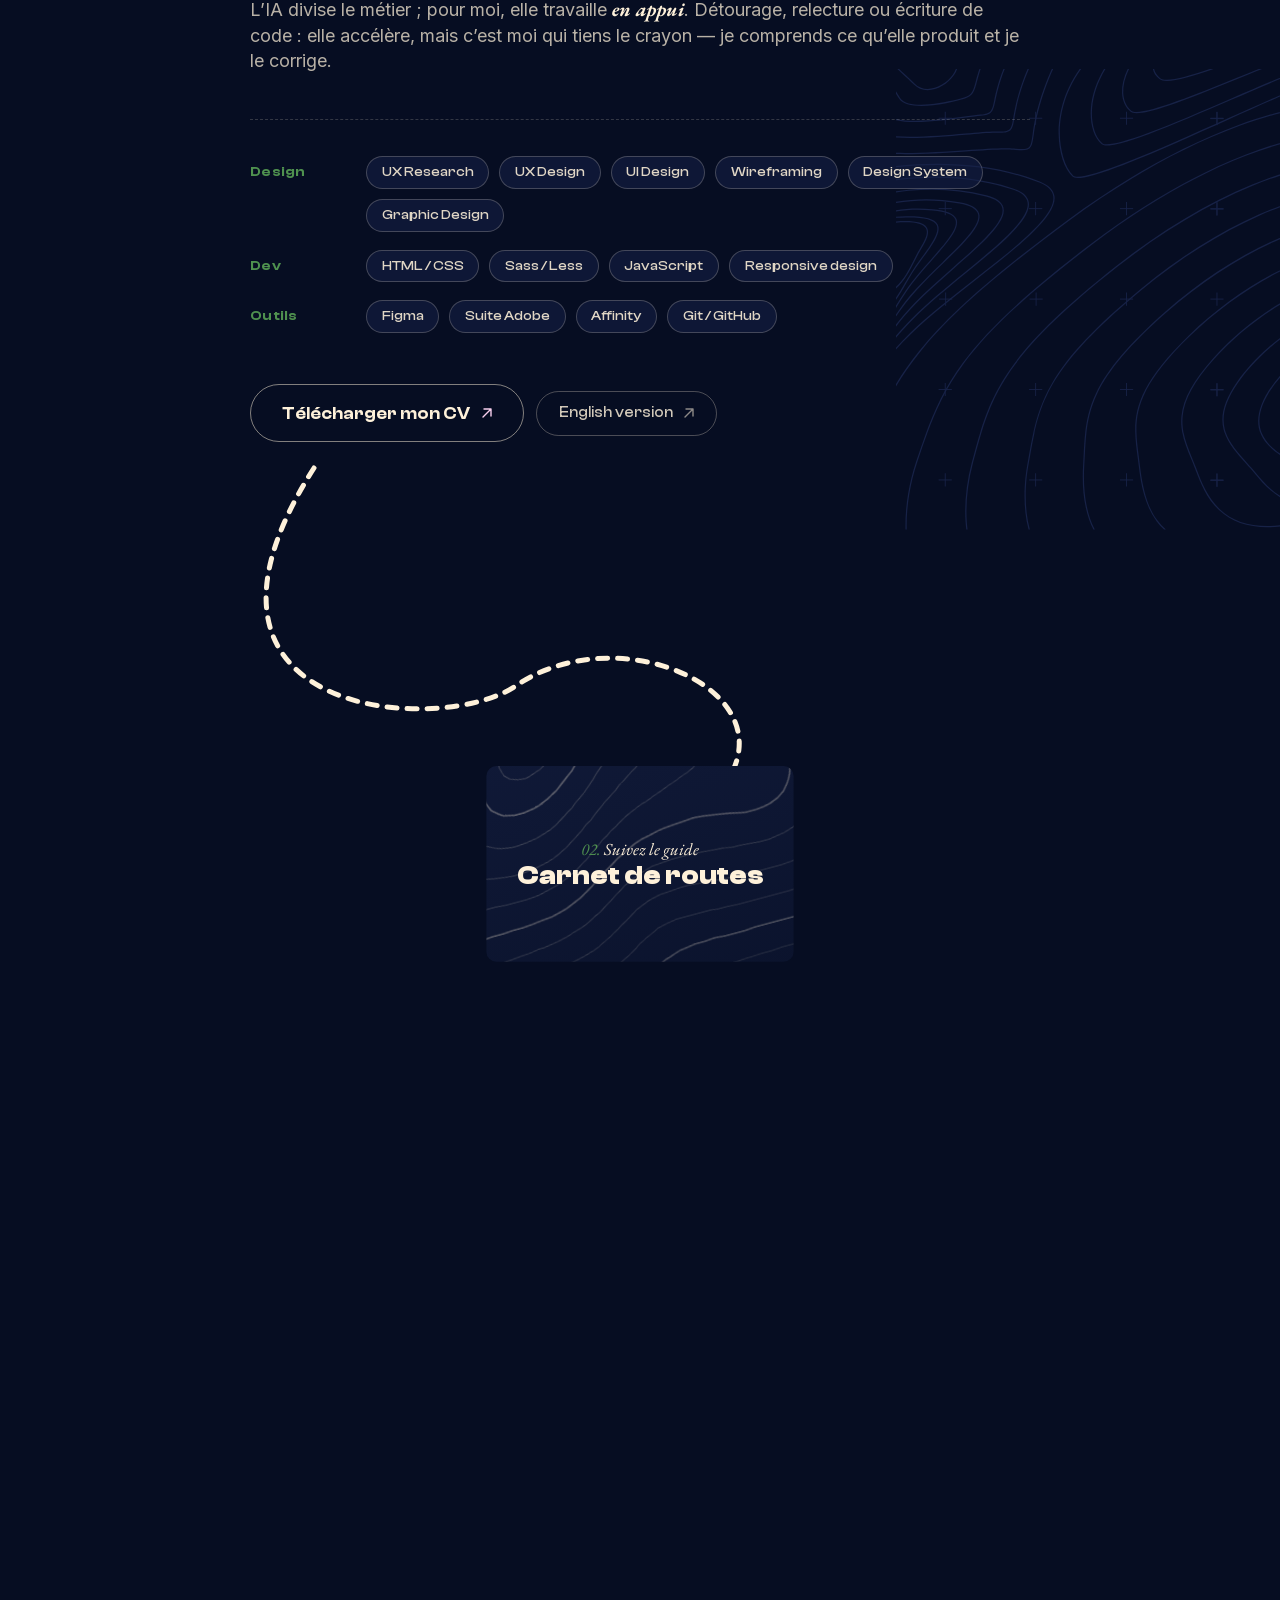
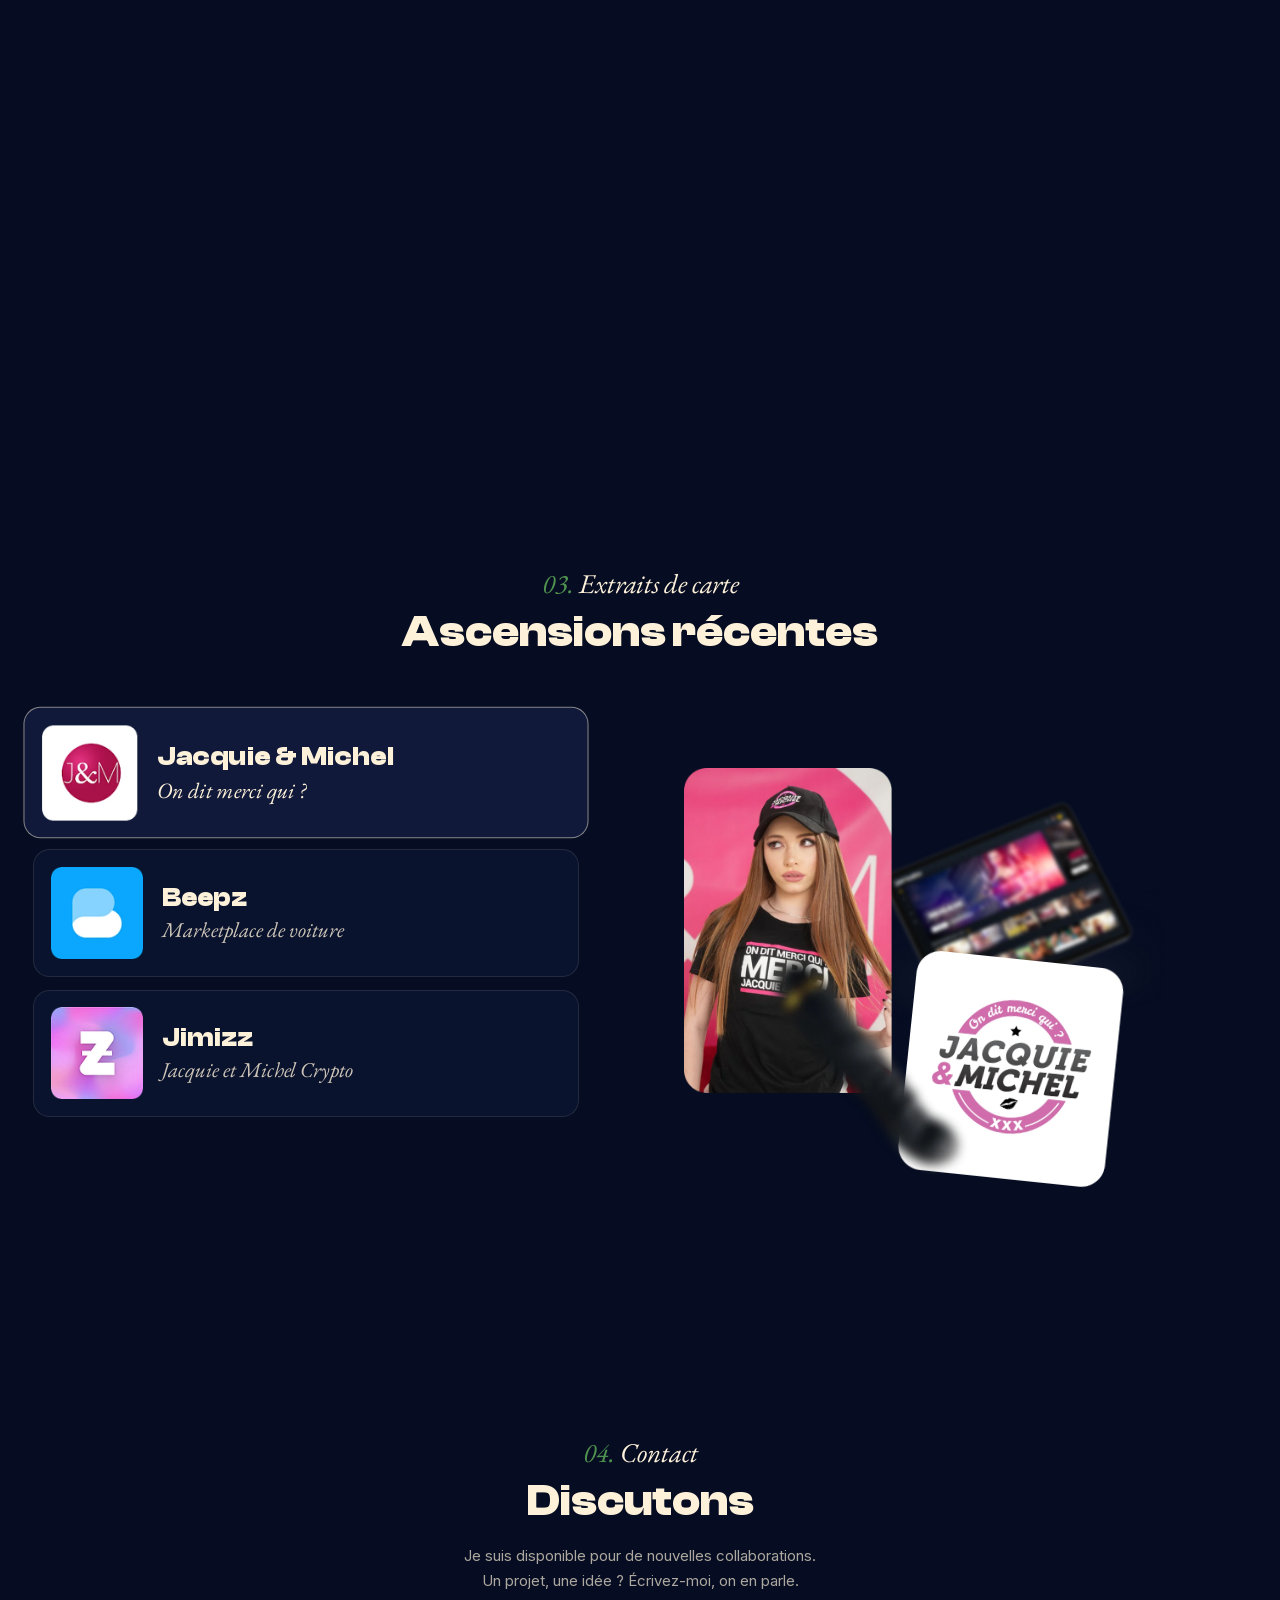
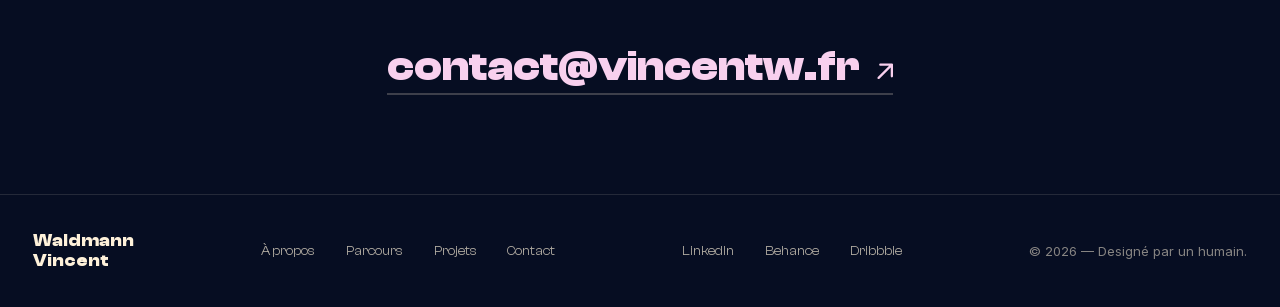
==== commit 79c26255: "Mousqueton de la carte, bandeau de chantier retiré, portes NSFW des sites J&M - Parcours : un mousqu" ====
--- a/index.html
+++ b/index.html
@@ -5,7 +5,7 @@
 <meta name="viewport" content="width=device-width, initial-scale=1.0">
 <title>Vincent Waldmann — Webdesigner & Intégrateur</title>
 <meta name="description" content="Webdesigner et intégrateur depuis 2013. Treize ans à concevoir et intégrer des sites à très forte audience, du premier tracé à la mise en ligne.">
-<link rel="stylesheet" href="css/style.css?v=0.34">
+<link rel="stylesheet" href="css/style.css?v=0.35">
 
 <!-- L'ICÔNE DU SITE. Les trois fichiers sont à la RACINE du dépôt et non dans
      `assets/`, qui se range par page : ils n'appartiennent à aucune page, et
@@ -63,7 +63,7 @@
 <!-- LE VOILE DE TRANSITION, en tête et sur les quatre pages : sa moitié
      « arrivée » doit s'exécuter avant le premier rendu, sinon la page apparaît
      un instant à nu avant d'être recouverte. Voir l'en-tête de `js/veil.js`. -->
-<script src="js/veil.js?v=0.34"></script>
+<script src="js/veil.js?v=0.35"></script>
 
 <!-- L'ARRIVÉE SUR L'ACCUEIL, et elle se règle AVANT le premier rendu — d'où ce
      script en tête de page et non dans `main.js`, qui charge en bas. Même parti
@@ -155,17 +155,6 @@
     <feDisplacementMap in="SourceGraphic" in2="topo-noise" scale="34" xChannelSelector="R" yChannelSelector="G" />
   </filter>
 </svg>
-
-<!-- LE BANDEAU DE CHANTIER, à retirer quand le site est fini — ici, dans les
-     trois autres pages, et son bloc dans `css/style.css`, qui emporte tout le
-     reste avec lui. Il est collant en haut de fenêtre ; sa hauteur est le token
-     `--banner-h`, que lisent les ancres et la tête du parcours. -->
-<div class="banner" role="status">
-  <span class="banner__flag">Site en cours de construction.</span>
-  <span>Des bugs peuvent apparaître.</span>
-  <!-- Posé par tools/bump_version.py, avec les ?v= du <head> : ne pas éditer à la main. -->
-  <span class="banner__version">v0.34</span>
-</div>
 
 <header class="site-header">
   <div class="logo">
@@ -660,6 +649,6 @@
   </div>
 </footer>
 
-<script src="js/main.js?v=0.34"></script>
+<script src="js/main.js?v=0.35"></script>
 </body>
 </html>
--- a/css/style.css
+++ b/css/style.css
@@ -308,128 +308,6 @@
 
 html.is-arriving { scroll-behavior: auto; }
 
-/* ---------- Le bandeau de chantier ----------
-   IL EST STICKY ET IL EST ROSE, et les deux sont demandés : il doit rester
-   sous les yeux tant que le débogage n'est pas fini.
-
-   Le rose en FOND est la seule entorse du site à la règle « le rose est une
-   touche de couleur, sur fond foncé uniquement » — c'est justement ce qui le
-   fait sortir d'une page sombre de bout en bout, et c'est ce qu'on lui
-   demande. Rien d'autre n'est ajouté à la palette : le texte, les hachures et
-   la pastille sont de l'encre.
-
-   Sa hauteur est un TOKEN, `--banner-h`, et pas une hauteur libre : trois
-   choses la lisent — le calage des ancres (`scroll-padding-top`), la tête du
-   parcours qui passe dessous, et la barre elle-même. Elle est donc fixée, pas
-   déduite du texte.
-
-   Il passe SOUS le voile de transition (9000) : entre deux pages, c'est le
-   panneau d'encre qui couvre tout, bandeau compris.
-
-   À RETIRER LE JOUR OÙ LE SITE EST FINI : ce bloc entier (les trois règles
-   qu'il emporte avec lui — `scroll-padding-top`, `.trail__intro` et la règle
-   mobile plus bas) et le `<div class="banner">` en tête des QUATRE pages. */
-:root { --banner-h: 46px; }
-
-/* Une ancre ne doit pas se poser SOUS la barre. `scroll-padding` ne touche que
-   le saut vers un fragment et `scrollIntoView` — les `scrollTo` du mode auto du
-   parcours, qui visent des positions calculées, ne sont pas concernés. */
-html { scroll-padding-top: var(--banner-h); }
-
-.banner {
-  font-family: var(--font-display);
-  position: sticky;
-  top: 0;
-  z-index: 8000;
-  display: flex;
-  flex-wrap: wrap;
-  align-items: center;
-  justify-content: center;
-  gap: 0 .6em;
-  min-height: var(--banner-h);
-  padding: 6px clamp(14px, 2.6vw, 40px);
-  background: var(--pink);
-  font-size: clamp(11px, 1.05vw, 14px);
-  font-weight: 600;
-  line-height: 1.35;
-  letter-spacing: .09em;
-  text-transform: uppercase;
-  text-align: center;
-  color: rgb(var(--ink-rgb) / .72);
-  /* L'ombre portée le décolle de la page : sans elle, une barre collante se lit
-     comme un morceau de page qui refuse de partir. */
-  box-shadow: 0 12px 32px rgb(var(--ink-rgb) / .55);
-}
-
-/* Les hachures de chantier, sur le bord bas — en encre sur le rose, donc encore
-   aucune couleur de plus. C'est ce qui dit « travaux » sans un mot de plus. */
-.banner::after {
-  content: "";
-  position: absolute;
-  left: 0;
-  right: 0;
-  bottom: 0;
-  height: 4px;
-  background: repeating-linear-gradient(
-    -45deg,
-    var(--ink) 0 7px,
-    transparent 7px 14px
-  );
-}
-
-.banner__flag {
-  display: inline-flex;
-  align-items: center;
-  gap: .5em;
-  font-weight: 700;
-  color: var(--ink);
-}
-
-/* La pastille qui bat, comme celle du badge « Disponible » du hero. Elle est
-   décorative : le texte dit déjà tout. */
-.banner__flag::before {
-  content: "";
-  width: 7px;
-  height: 7px;
-  border-radius: 999px;
-  background: var(--ink);
-}
-
-@media (prefers-reduced-motion: no-preference) {
-  .banner__flag::before { animation: banner-pulse 1.8s ease-in-out infinite; }
-}
-
-/* Le numéro de version, pour vérifier depuis un téléphone qu'une mise en ligne
-   est arrivée. Il est posé par `tools/bump_version.py` avec le `?v=` des
-   ressources : le lire, c'est savoir que le CSS et le JS sont de la même
-   livraison. Une pastille à filet d'encre, en casse normale — « V0.25 » en
-   capitales se lirait mal. Chiffres tabulaires : il ne tressaute pas d'une
-   version à l'autre. */
-.banner__version {
-  padding: 0 .6em;
-  border: 1px solid rgb(var(--ink-rgb) / .32);
-  border-radius: 999px;
-  font-size: .86em;
-  font-variant-numeric: tabular-nums;
-  letter-spacing: .04em;
-  text-transform: none;
-  color: var(--ink);
-}
-
-@keyframes banner-pulse {
-  0%, 100% { opacity: 1;  transform: scale(1);   }
-  50%      { opacity: .3; transform: scale(.72); }
-}
-
-/* Sous ~490px les deux phrases ne tiennent plus sur une ligne : la barre passe
-   à deux, et `--banner-h` avec elle — les ancres et la tête du parcours
-   suivent toutes seules. La rampe est mesurée, pas choisie : à 11px de corps le
-   texte fait 460px de large. */
-@media (max-width: 520px) {
-  :root { --banner-h: 58px; }
-  .banner { letter-spacing: .05em; }
-}
-
 /* ---------- Header ----------
    IL EST COLLANT, ET IL S'EFFACE QUAND ON DESCEND. Un geste vers le bas le fait
    remonter sous le bandeau ; le moindre geste vers le haut le fait revenir. Le
@@ -438,9 +316,10 @@
 
    `sticky` et pas `fixed` : il garde sa place dans le flux, donc rien sous lui
    n'a à être décalé, et au sommet de la page il est exactement là où il était.
-   Il colle SOUS le bandeau de chantier (`--banner-h`, avec le même repli à 0
-   que la tête du parcours) et passe dessous en s'effaçant — 7000, sous le
-   bandeau (8000) et le voile (9000).
+   Il est à 7000, sous le voile (9000). `--banner-h` n'est plus déclaré depuis
+   le retrait du bandeau de chantier : le repli à `0px` le colle en haut de la
+   fenêtre, et il suffirait de redéclarer le token pour qu'un bandeau revienne
+   se loger au-dessus de lui.
 
    Le dégradé est un `::before` pleine largeur — le header, lui, reste borné à
    1512px — qui DÉBORDE sous lui de `--header-fade` : c'est ce qui fond l'encre
@@ -490,6 +369,45 @@
 
 @media (prefers-reduced-motion: reduce) {
   .site-header { transition: none; }
+}
+
+/* ---------- Le header rappelé par le mousqueton de la carte ----------
+   Un clic sur `.trail__menu` pose `is-summoned` le temps de l'arrivée (le JS la
+   retire au bout de l'animation, et dès que le header repart). Le retour
+   ordinaire, au scroll, n'est pas touché : c'est un geste du visiteur, il n'a
+   pas à se donner en spectacle. Ici c'est un appel, et il se VOIT.
+
+   Deux mouvements superposés, sans une ligne de JS de plus :
+   - LA DESCENTE : la translation reprend sa transition, allongée, sur la courbe
+     d'entrée du site. Sans dépassement : un balancement autour du coin du
+     mousqueton, avec une chute qui rebondissait, a été essayé et retiré à la
+     demande de Vincent ;
+   - LA CASCADE : le logo, les liens, puis « Discutons » arrivent l'un après
+     l'autre, de gauche à droite. */
+.site-header.is-summoned {
+  transition: translate .7s var(--ease-out);
+}
+
+.site-header.is-summoned .logo,
+.site-header.is-summoned .main-nav a,
+.site-header.is-summoned .btn-contact {
+  animation: header-drop .62s var(--ease-out) both;
+}
+
+.site-header.is-summoned .main-nav a:nth-child(1) { animation-delay: .14s; }
+.site-header.is-summoned .main-nav a:nth-child(2) { animation-delay: .2s; }
+.site-header.is-summoned .main-nav a:nth-child(3) { animation-delay: .26s; }
+.site-header.is-summoned .btn-contact            { animation-delay: .34s; }
+
+@keyframes header-drop {
+  from { opacity: 0; translate: 0 -22px; }
+  to   { opacity: 1; translate: none; }
+}
+
+@media (prefers-reduced-motion: reduce) {
+  .site-header.is-summoned .logo,
+  .site-header.is-summoned .main-nav a,
+  .site-header.is-summoned .btn-contact { animation: none; }
 }
 
 .logo {
@@ -1513,11 +1431,10 @@
   right: 0;
   top: 0;
   z-index: 4;
-  /* `--banner-h` est la hauteur du bandeau de chantier, qui est collant en haut
-     de fenêtre : sans ce terme il passerait sur l'œil de la section, la scène
-     étant épinglée à `top: 0`. Le repli à `0px` n'est pas décoratif — c'est ce
-     qui rend au titre son calage d'origine le jour où le bandeau est retiré,
-     sans avoir à repasser ici. */
+  /* `--banner-h` a été la hauteur du bandeau de chantier, collant en haut de
+     fenêtre : sans ce terme il passait sur l'œil de la section, la scène étant
+     épinglée à `top: 0`. Le bandeau est retiré et le token n'est plus déclaré,
+     donc le repli à `0px` rend au titre son calage d'origine. */
   padding: calc(var(--banner-h, 0px) + clamp(26px, 5vh, 56px)) clamp(24px, 4.5vw, 64px) 0;
   pointer-events: none;
 }
@@ -1652,6 +1569,90 @@
   font-size: clamp(13px, 1vw, 15px);
   line-height: 1.5;
   color: rgb(var(--cream-rgb) / .62);
+}
+
+/* --- le mousqueton de la carte : rappeler le menu, en haut à droite ---
+   Carte ouverte, le header s'est effacé au premier geste vers le bas, et le seul
+   moyen de le revoir était de remonter — donc de reculer dans la marche. Ce
+   bouton le rappelle SANS bouger : même effet qu'un geste vers le haut, et le
+   geste suivant vers le bas le chasse de nouveau.
+
+   C'est du CHROME, donc le JS le fabrique (`js/main.js`, IIFE du header), en
+   clonant l'icône du mousqueton du header : un seul dessin à tenir. Sans JS, il
+   n'existe pas — et le header revient toujours en remontant.
+
+   À TOUTE LARGEUR, mais il ne fait pas la même chose : en desktop il rappelle
+   le header, en mobile il OUVRE LE MENU — la nav y est repliée, et la barre
+   seule ne donnerait accès à rien. Il attend `is-open` comme le HUD, et
+   s'efface dès que le header est affiché : le header passe par-dessus ce coin,
+   et deux mousquetons l'un sur l'autre ne diraient rien de plus. Sa hauteur est
+   celle de l'œil du titre, en face ; son retrait à droite, celui du HUD. */
+.trail__menu {
+  position: absolute;
+  top: calc(var(--banner-h, 0px) + clamp(26px, 5vh, 56px));
+  right: clamp(16px, 2.4vw, 38px);
+  z-index: 4;
+  display: grid;
+  place-items: center;
+  /* 38px au plus étroit : à 360px de large, le titre « Carnet de routes » finit à
+     299px, et un bouton de 42 laissait 3px entre les deux. */
+  width: clamp(38px, 3.2vw, 48px);
+  height: clamp(38px, 3.2vw, 48px);
+  padding: 0;
+  border: 1px solid rgb(var(--cream-rgb) / .16);
+  border-radius: 50%;
+  background: var(--ink);
+  color: var(--pink);
+  cursor: pointer;
+  opacity: 0;
+  pointer-events: none;
+  transition: opacity .5s ease, border-color .2s ease, background-color .2s ease;
+}
+
+.trail.is-open .trail__menu {
+  opacity: 1;
+  pointer-events: auto;
+}
+
+html:has(.site-header:not(.is-hidden)) .trail.is-open .trail__menu {
+  opacity: 0;
+  pointer-events: none;
+}
+
+/* Rappelé, il n'est pas simplement effacé : il ouvre son doigt, bascule, et
+   remonte vers le header qui descend — comme s'il venait de le lâcher. Le
+   fondu attend un peu, sans quoi on ne verrait rien de tout ça. */
+html:has(.site-header.is-summoned) .trail.is-open .trail__menu {
+  translate: 0 -28px;
+  scale: .7;
+  transition: opacity .35s ease .22s,
+              translate .55s var(--ease-out) .12s,
+              scale .55s var(--ease-out) .12s;
+}
+
+html:has(.site-header.is-summoned) .trail__menu .menu-toggle__icon { rotate: -14deg; }
+
+html:has(.site-header.is-summoned) .trail__menu .menu-toggle__gate {
+  transform: rotate(-30deg);
+  transition: transform .25s var(--ease-out);
+}
+
+.trail__menu:hover,
+.trail__menu:focus-visible {
+  border-color: rgb(var(--cream-rgb) / .5);
+  background-color: var(--navy);
+}
+
+/* Au survol le doigt s'entrouvre, comme le mousqueton du header à l'ouverture
+   du menu : le bouton annonce ce qu'il va faire. */
+.trail__menu:hover .menu-toggle__gate,
+.trail__menu:focus-visible .menu-toggle__gate {
+  transform: rotate(-30deg);
+  transition: transform .5s var(--ease-out);
+}
+
+@media (prefers-reduced-motion: reduce) {
+  .trail__menu { display: none; }
 }
 
 /* --- le HUD : une pastille d'encre posée sur la carte --- */
@@ -3819,6 +3820,35 @@
 @media (prefers-reduced-motion: reduce) {
   .nsfw__gate,
   .nsfw__hide { transition-duration: 0s; }
+}
+
+/* ---------- La porte, posée sur UNE vignette ----------
+   Les quatre mises en scène de projet-jm.html portent chacune la leur, et c'est
+   une consigne : on ne découvre que le visuel qu'on a désigné. Le voile ci-dessus
+   a été dessiné pour un bloc de 2 356 px, celui-ci pour un carré de 630 — d'où
+   trois écarts, tous motivés :
+
+   - LES COINS SONT DROITS. `.nsfw__gate` porte 16 px d'arrondi ; les mises en
+     scène, elles, n'en portent aucun. Les quatre coins de la photo ressortiraient
+     du voile, ce qui est exactement ce qu'on lui demande de couvrir ;
+   - LE PANNEAU EST CENTRÉ, PAS COLLANT. Le `sticky` à 38 vh a été mis pour qu'on
+     ne cherche pas le bouton en défilant dans un mur d'images. Sur une vignette
+     entière à l'écran, il n'y a rien à suivre : il se centre ;
+   - PAS DE `.nsfw__note`. Répétée quatre fois côte à côte, la phrase devient du
+     bruit. La pastille dit ce qu'il y a derrière, le bouton dit quoi faire. */
+.nsfw--tile,
+.nsfw--tile .nsfw__gate { border-radius: 0; }
+
+.nsfw--tile .nsfw__gate {
+  display: grid;
+  place-items: center;
+  padding: clamp(12px, 2.4vw, 24px);
+}
+
+.nsfw--tile .nsfw__panel {
+  position: static;
+  margin: 0;
+  gap: clamp(8px, 1.2vw, 14px);
 }
 
 
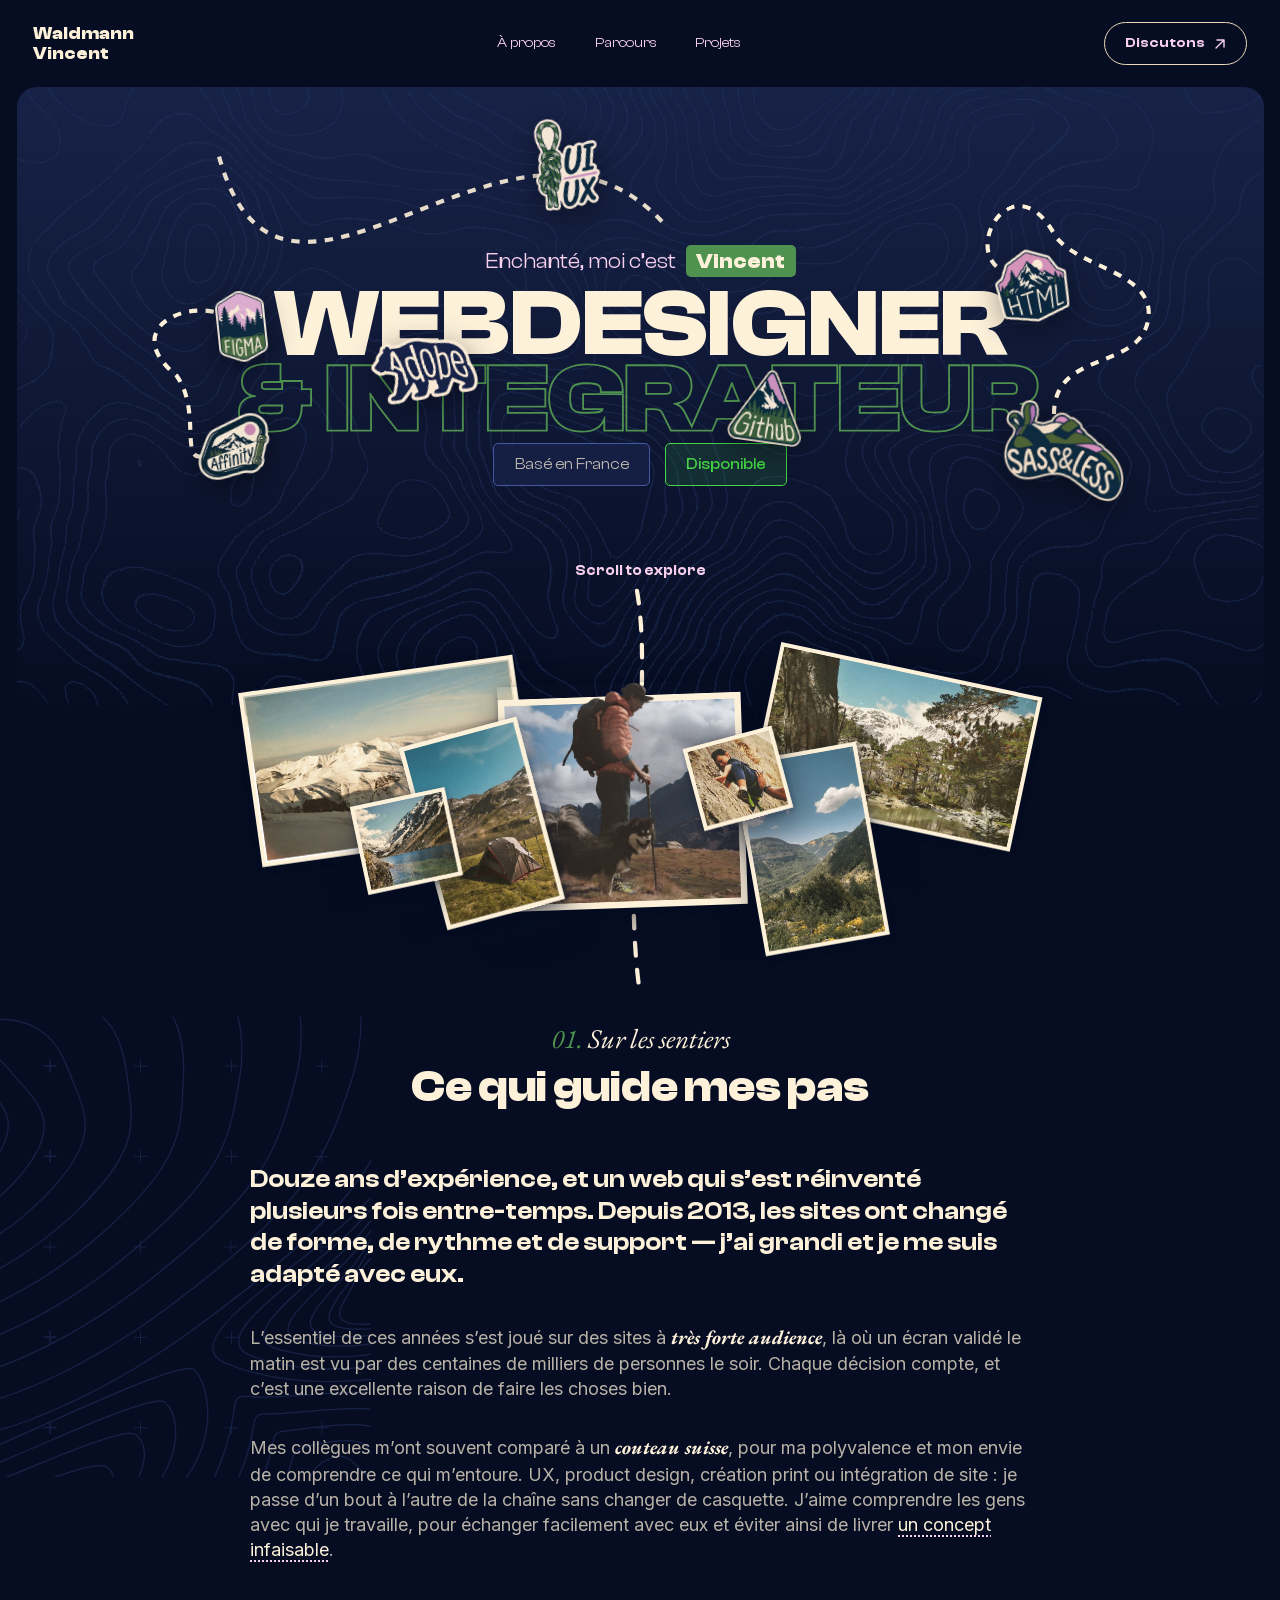
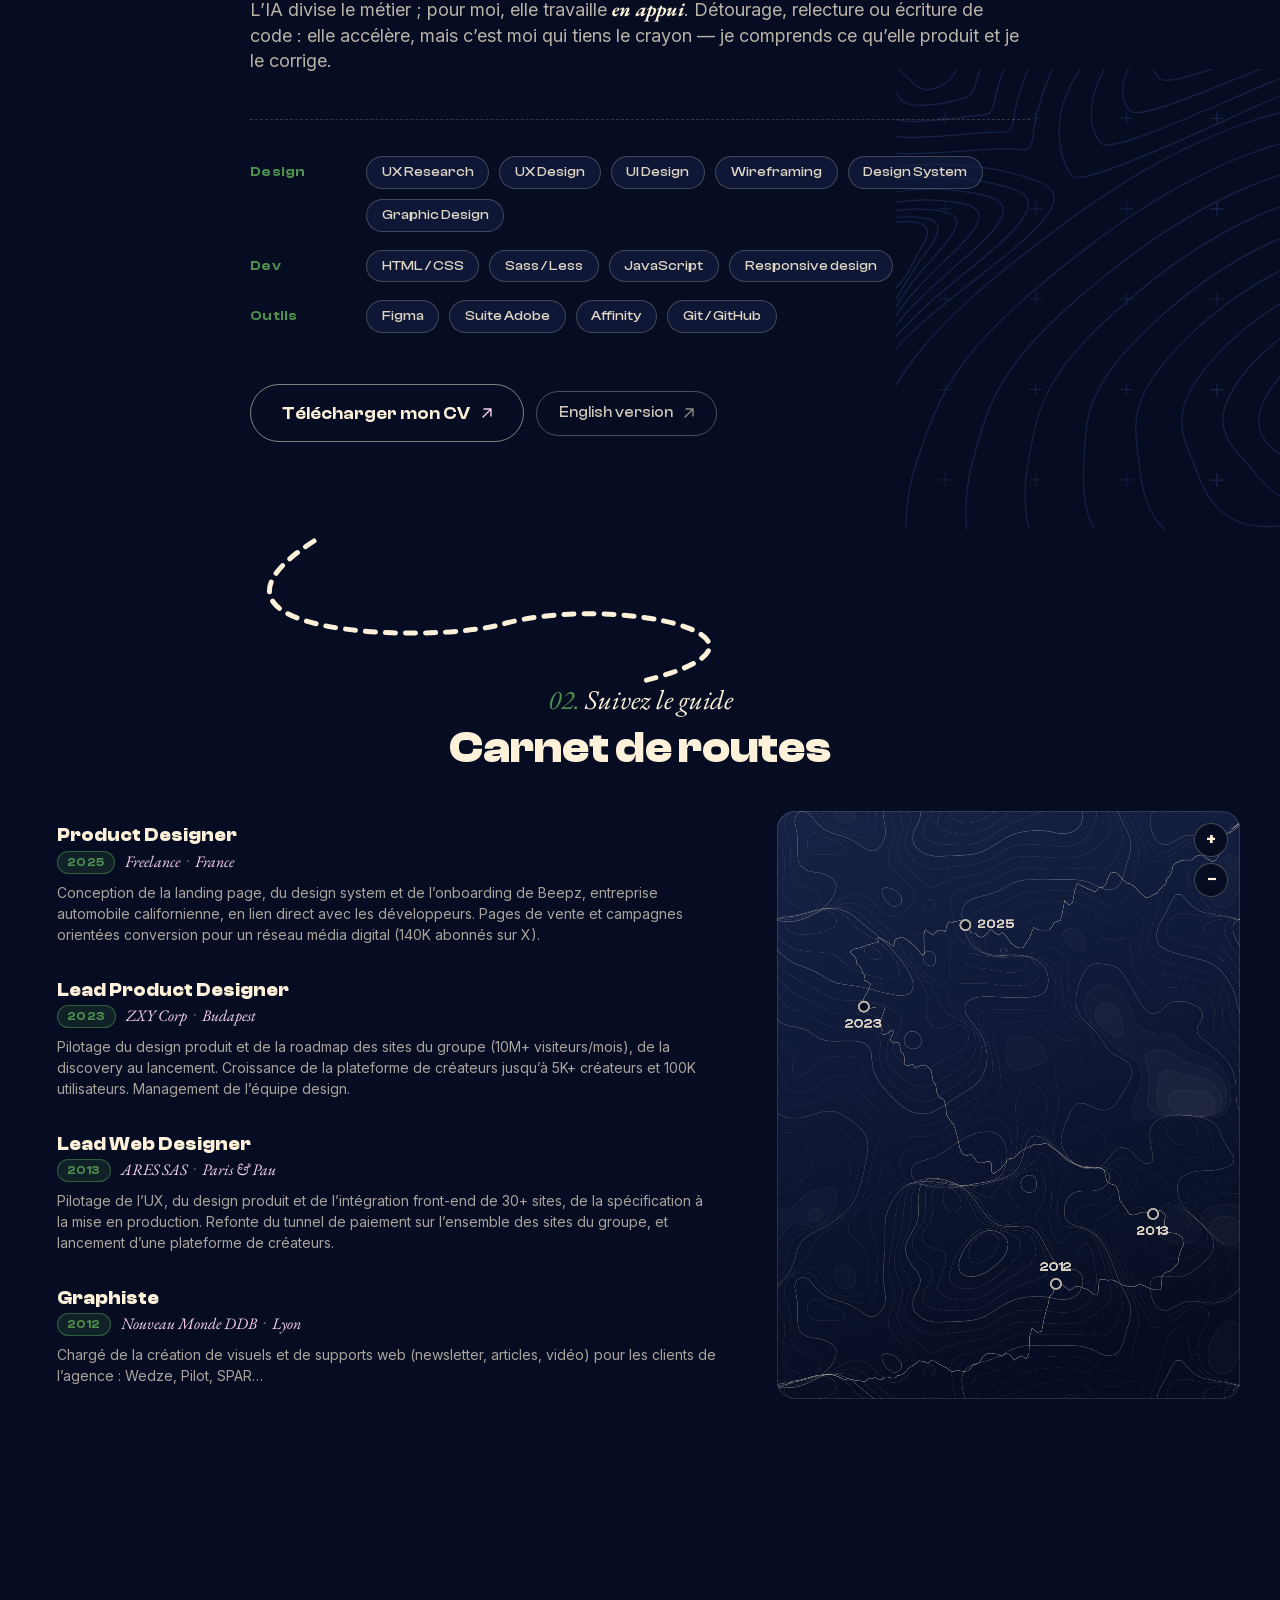
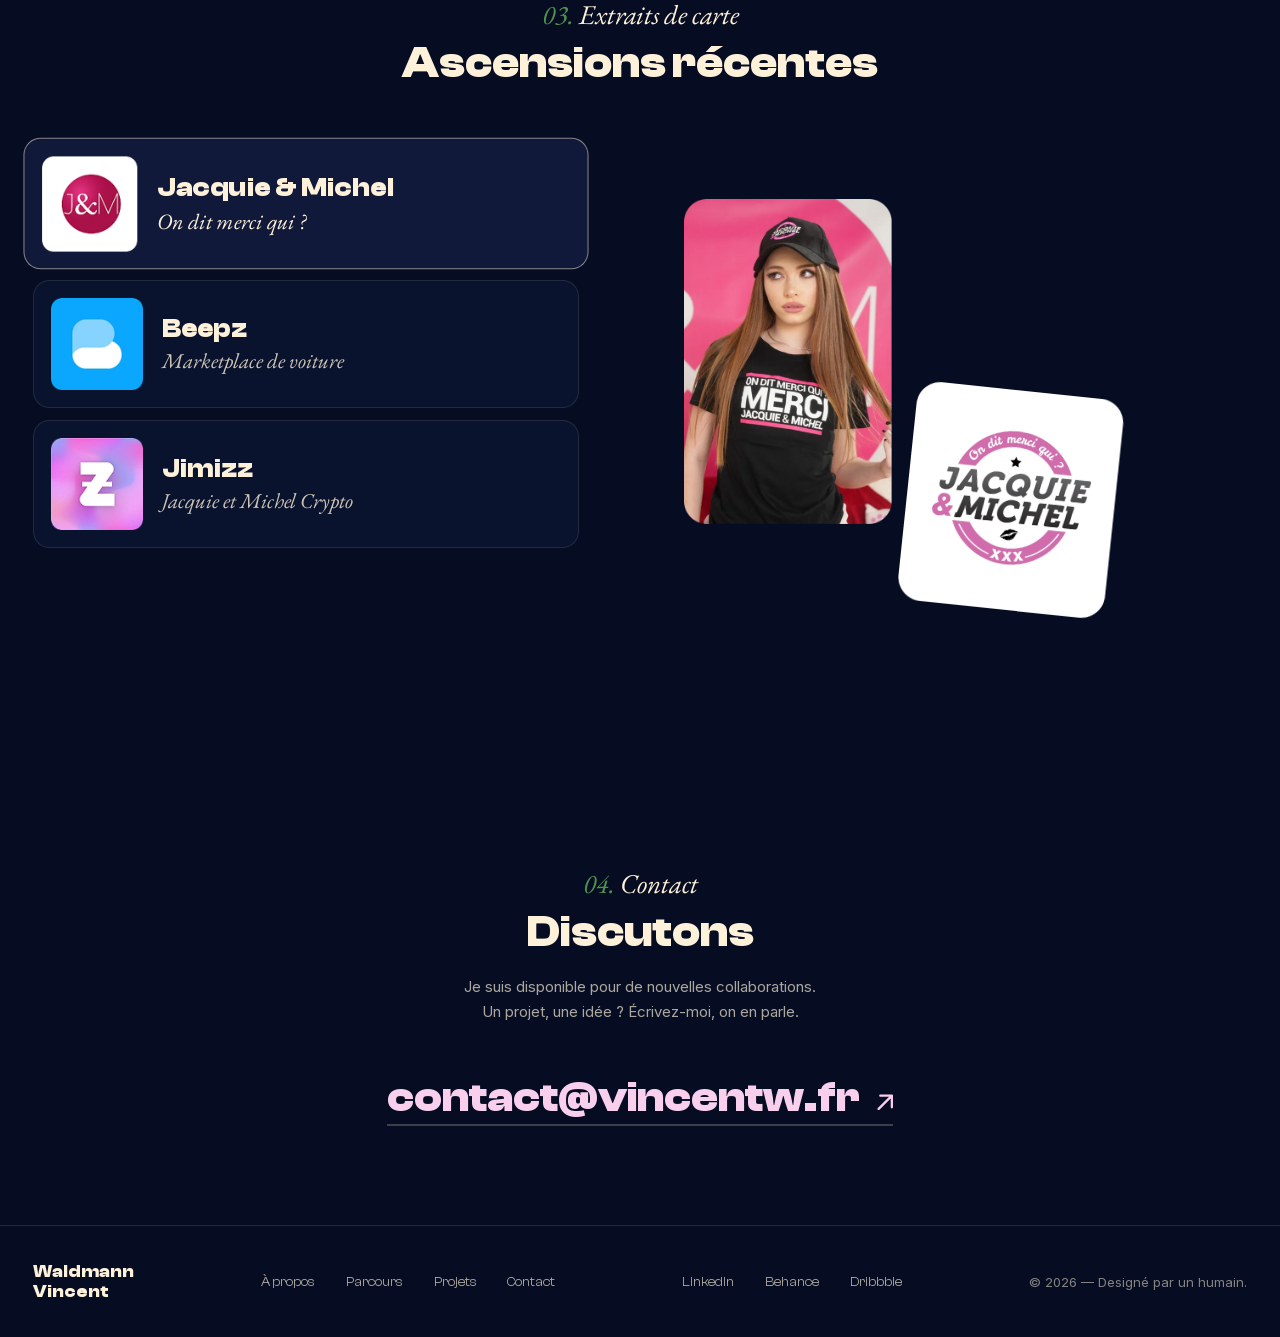
==== commit 9abe9907: "Carnet de routes : liste des étapes et carte interactive, sans défilement épinglé La section parcour" ====
--- a/index.html
+++ b/index.html
@@ -4,8 +4,8 @@
 <meta charset="UTF-8">
 <meta name="viewport" content="width=device-width, initial-scale=1.0">
 <title>Vincent Waldmann — Webdesigner & Intégrateur</title>
-<meta name="description" content="Webdesigner et intégrateur depuis 2013. Treize ans à concevoir et intégrer des sites à très forte audience, du premier tracé à la mise en ligne.">
-<link rel="stylesheet" href="css/style.css?v=0.35">
+<meta name="description" content="Webdesigner et intégrateur depuis 2013. Douze ans à concevoir et intégrer des sites à très forte audience, du premier tracé à la mise en ligne.">
+<link rel="stylesheet" href="css/style.css?v=0.36">
 
 <!-- L'ICÔNE DU SITE. Les trois fichiers sont à la RACINE du dépôt et non dans
      `assets/`, qui se range par page : ils n'appartiennent à aucune page, et
@@ -36,7 +36,7 @@
 <meta property="og:locale" content="fr_FR">
 <meta property="og:url" content="https://vincentw.fr/">
 <meta property="og:title" content="Vincent Waldmann — Webdesigner &amp; Intégrateur">
-<meta property="og:description" content="Webdesigner et intégrateur depuis 2013. Treize ans à concevoir et intégrer des sites à très forte audience, du premier tracé à la mise en ligne.">
+<meta property="og:description" content="Webdesigner et intégrateur depuis 2013. Douze ans à concevoir et intégrer des sites à très forte audience, du premier tracé à la mise en ligne.">
 <meta property="og:image" content="https://vincentw.fr/social-image.png">
 <meta property="og:image:type" content="image/png">
 <meta property="og:image:width" content="1280">
@@ -63,7 +63,7 @@
 <!-- LE VOILE DE TRANSITION, en tête et sur les quatre pages : sa moitié
      « arrivée » doit s'exécuter avant le premier rendu, sinon la page apparaît
      un instant à nu avant d'être recouverte. Voir l'en-tête de `js/veil.js`. -->
-<script src="js/veil.js?v=0.35"></script>
+<script src="js/veil.js?v=0.36"></script>
 
 <!-- L'ARRIVÉE SUR L'ACCUEIL, et elle se règle AVANT le premier rendu — d'où ce
      script en tête de page et non dans `main.js`, qui charge en bas. Même parti
@@ -270,9 +270,10 @@
     </div>
 
     <div class="about__body">
-      <!-- Treize ans = 2026 − 2013 : à incrémenter au passage de chaque année. -->
+      <!-- Douze ans, le compte du CV — et non 2026 − 2013. Il suit le CV : à changer avec
+           lui, ici, dans les deux balises de description du <head> et dans le PDF. -->
       <p class="about__lede">
-        Treize ans d’expérience, et un web qui s’est réinventé plusieurs fois entre-temps.
+        Douze ans d’expérience, et un web qui s’est réinventé plusieurs fois entre-temps.
         Depuis 2013, les sites ont changé de forme, de rythme et de support&nbsp;— j’ai
         grandi et je me suis adapté avec eux.
       </p>
@@ -370,156 +371,146 @@
   <section class="trail" id="parcours" data-stat="Section : Parcours">
 
     <!-- Le fil pointillé qui descend du bouton « CV » d'À propos et vient se poser
-         sur le carton. C'est le tracé de `src/home/separator.svg`, renormalisé pour que son
-         DÉPART tombe en (0,0) et son ARRIVÉE en (486,415) : la boîte du SVG est donc
-         exactement le trajet à couvrir, et il n'y a plus rien à calculer pour placer
-         ses deux bouts. Les points de contrôle sortent de la boîte, c'est normal et
-         voulu — c'est le ventre de la courbe vers la gauche —, d'où `overflow: visible`.
-
-         Il vit ICI et pas dans À propos, et son bloc est COLLANT : il se fige donc à
-         l'instant précis où la scène s'épingle, c'est-à-dire au début de la
-         révélation. Avant ça il défile avec la page, accroché sous le bouton ; après,
-         il ne bouge plus et le carton, en grandissant, le recouvre.
-
-         Le bloc reproduit la boîte d'À propos (max-width, padding, colonne de 1040px)
-         pour que le fil parte exactement sous le bouton — et comme cette colonne est
-         centrée, sa moitié EST le centre du carton, d'où une largeur qui se dit
-         simplement « 50 % ».
-
-         UN SEUL tracé, DÉFORMÉ : `preserveAspectRatio="none"` laisse la largeur et la
-         hauteur se régler chacune sur sa contrainte, qui ne varient pas ensemble (la
-         verticale suit la hauteur de la fenêtre, l'horizontale est quasi constante).
-         C'est possible parce que `non-scaling-stroke` refait le trait en pixels
-         d'écran : bouts ronds et tirets restent nets jusqu'à 3,8x d'écrasement (le
-         cas mobile), vérifié. Sans lui il faudrait deux morceaux. -->
+         sous la tête de section. C'est le tracé de `assets/home/src/separator.svg`,
+         renormalisé pour que son départ tombe en (0,0) et son arrivée en (486,415) :
+         la boîte du SVG EST le trajet. `preserveAspectRatio="none"` laisse chaque axe
+         se régler sur sa contrainte, et `non-scaling-stroke` garde le trait net.
+         Décor pur : il ne doit jamais attraper le pointeur. -->
     <div class="trail__lead" aria-hidden="true">
-      <div class="trail__lead-inner">
-        <svg class="trail__lead-line" viewBox="0 0 486 415" preserveAspectRatio="none" fill="none" focusable="false">
-          <path d="M 0 0 C -222 282, 175 303, 279 246 C 448 151, 749 288, 486 415"/>
-        </svg>
-      </div>
-    </div>
-
-    <div class="trail__stage">
-
-      <!-- La fenêtre-masque. Elle s'ouvre du petit carton centré jusqu'au plein
-           écran ; la carte qu'elle contient, elle, ne bouge pas d'un pixel —
-           c'est le cadre qui grandit et découvre le terrain. Tout ce qui doit
-           être découpé par le carton vit dedans, titre de couverture compris. -->
-      <div class="trail__window">
-
-      <!-- Le titre de couverture : centré dans le carton, il s'efface à mesure
-           que celui-ci s'ouvre. Décoratif et masqué aux lecteurs d'écran — le
-           vrai <h2> est celui d'en dessous, pour ne pas doubler le titre. -->
-      <div class="trail__cover" aria-hidden="true">
-        <p class="trail__eyebrow"><span class="trail__eyebrow-num">02.</span> Suivez le guide</p>
-        <p class="trail__heading">Carnet de routes</p>
-      </div>
-
-      <!-- ... et le titre définitif, en haut à gauche, qui ne paraît qu'une fois
-           la carte entièrement ouverte. -->
-      <header class="trail__intro">
-        <p class="trail__eyebrow"><span class="trail__eyebrow-num">02.</span> Suivez le guide</p>
-        <h2 class="trail__heading">Carnet de routes</h2>
-      </header>
-
-      <div class="trail__map">
-        <div class="trail__relief" aria-hidden="true"></div>
-
-        <svg class="trail__route" viewBox="0 0 7200 7200" aria-hidden="true" focusable="false">
+      <svg class="trail__lead-line" viewBox="0 0 486 415" preserveAspectRatio="none" fill="none" focusable="false">
+        <path d="M 0 0 C -222 282, 175 303, 279 246 C 448 151, 749 288, 486 415"/>
+      </svg>
+    </div>
+
+    <header class="trail__head">
+      <p class="trail__eyebrow"><span class="trail__eyebrow-num">02.</span> Suivez le guide</p>
+      <h2 class="trail__heading">Carnet de routes</h2>
+    </header>
+
+    <div class="trail__body">
+
+      <!-- Les cinq étapes, de la plus récente à la plus ancienne : l'ordre qu'attend
+           un recruteur. Chaque bouton porte sa place sur le tracé (`data-at`, fraction
+           de la route) : le JS s'en sert pour poser le repère et la caméra.
+           `data-label` (above / below) place l'année au-dessus ou au-dessous du repère
+           quand elle gênerait à droite ; sans lui, elle est à droite. Sans JS, ou sur
+           mobile, la liste se lit seule. -->
+      <ol class="trail__list">
+        <li class="trail__step">
+          <button type="button" class="trail__step-btn" data-at="0.413" aria-pressed="false">
+            <span class="trail__year">2025</span>
+            <span class="trail__role">Product Designer</span>
+            <span class="trail__org">Freelance<span class="trail__dot">·</span>France</span>
+            <span class="trail__note">
+              Conception de la landing page, du design system et de l’onboarding de Beepz,
+              entreprise automobile californienne, en lien direct avec les développeurs. Pages de
+              vente et campagnes orientées conversion pour un réseau média digital (140K abonnés
+              sur X).
+            </span>
+          </button>
+          <!-- Les projets de l'étape. Un lien quand la page existe, un <span> sinon :
+               pas de lien mort. Le bloc est un FRÈRE du bouton, jamais dedans — un lien
+               dans un <button> n'est pas du HTML valide. Sur desktop, le JS les clone en
+               une pile de cartes au-dessus du repère de l'étape et les masque ici ; sur
+               mobile, elles restent sous le texte. Une carte lit `data-name` (la marque, son
+               seul titre) et `data-image` (son visuel, qui porte le logo ; sans lui, un
+               fond de relief et l'initiale). Le premier listé est au sommet. Les icônes `--ph` sont des PLACEHOLDERS :
+               ni icône ni page pour ces projets pour l'instant. -->
+          <div class="trail__projs">
+            <a class="trail__proj" href="projet-beepz" data-name="Beepz"
+               data-image="assets/beepz/lifestyle.webp">
+              <img class="trail__proj-icon" src="assets/home/projects/logo-beepz-left.webp" alt="" width="220" height="220" loading="lazy" decoding="async">
+              Voir le projet Beepz
+              <svg class="trail__proj-arrow" width="10" height="10" viewBox="0 0 10 10" fill="none" aria-hidden="true" focusable="false">
+                <path d="M1 9L9 1M9 1H2M9 1V8" stroke="currentColor" stroke-width="1.4" stroke-linecap="round" stroke-linejoin="round"/>
+              </svg>
+            </a>
+            <span class="trail__proj" data-name="VPN.fr">
+              <span class="trail__proj-icon trail__proj-icon--ph" aria-hidden="true">V</span>
+              Projet VPN.fr
+            </span>
+            <span class="trail__proj" data-name="TGP Creator">
+              <span class="trail__proj-icon trail__proj-icon--ph" aria-hidden="true">T</span>
+              Projet TGP Creator
+            </span>
+          </div>
+        </li>
+        <li class="trail__step">
+          <button type="button" class="trail__step-btn" data-at="0.343" data-label="below" aria-pressed="false">
+            <span class="trail__year">2023</span>
+            <span class="trail__role">Lead Product Designer</span>
+            <span class="trail__org">ZXY Corp<span class="trail__dot">·</span>Budapest</span>
+            <span class="trail__note">
+              Pilotage du design produit et de la roadmap des sites du groupe (10M+
+              visiteurs/mois), de la discovery au lancement. Croissance de la plateforme de
+              créateurs jusqu’à 5K+ créateurs et 100K utilisateurs. Management de l’équipe design.
+            </span>
+          </button>
+          <div class="trail__projs">
+            <span class="trail__proj" data-name="Swame" data-image="assets/jm/marques/swame.webp">
+              <span class="trail__proj-icon trail__proj-icon--swame" aria-hidden="true"></span>
+              Projet Swame
+            </span>
+          </div>
+        </li>
+        <li class="trail__step">
+          <!-- ARES SAS, un seul poste de 2013 à 2023 : c'est ce que dit le CV. Il a été
+               coupé en deux étapes (Paris 2013, Pau 2016), fusionnées pour être raccord. -->
+          <button type="button" class="trail__step-btn" data-at="0.203" data-label="below" aria-pressed="false">
+            <span class="trail__year">2013</span>
+            <span class="trail__role">Lead Web Designer</span>
+            <span class="trail__org">ARES SAS<span class="trail__dot">·</span>Paris &amp; Pau</span>
+            <span class="trail__note">
+              Pilotage de l’UX, du design produit et de l’intégration front-end de 30+ sites, de
+              la spécification à la mise en production. Refonte du tunnel de paiement sur
+              l’ensemble des sites du groupe, et lancement d’une plateforme de créateurs.
+            </span>
+          </button>
+          <div class="trail__projs">
+            <a class="trail__proj" href="projet-jm" data-name="Jacquie &amp; Michel"
+               data-image="assets/jm/hero/cover.webp">
+              <img class="trail__proj-icon" src="assets/home/projects/logo-jm-left.webp" alt="" width="220" height="220" loading="lazy" decoding="async">
+              Voir le projet Jacquie &amp; Michel
+              <svg class="trail__proj-arrow" width="10" height="10" viewBox="0 0 10 10" fill="none" aria-hidden="true" focusable="false">
+                <path d="M1 9L9 1M9 1H2M9 1V8" stroke="currentColor" stroke-width="1.4" stroke-linecap="round" stroke-linejoin="round"/>
+              </svg>
+            </a>
+            <span class="trail__proj" data-name="Straceo">
+              <span class="trail__proj-icon trail__proj-icon--ph" aria-hidden="true">S</span>
+              Projet Straceo
+            </span>
+            <a class="trail__proj" href="projet-jimizz" data-name="Jimizz"
+               data-image="assets/jimizz/marque/bande.webp">
+              <img class="trail__proj-icon" src="assets/home/projects/logo-jimizz-left.webp" alt="" width="220" height="220" loading="lazy" decoding="async">
+              Voir le projet Jimizz
+              <svg class="trail__proj-arrow" width="10" height="10" viewBox="0 0 10 10" fill="none" aria-hidden="true" focusable="false">
+                <path d="M1 9L9 1M9 1H2M9 1V8" stroke="currentColor" stroke-width="1.4" stroke-linecap="round" stroke-linejoin="round"/>
+              </svg>
+            </a>
+          </div>
+        </li>
+        <li class="trail__step">
+          <button type="button" class="trail__step-btn" data-at="0.133" data-label="above" aria-pressed="false">
+            <span class="trail__year">2012</span>
+            <span class="trail__role">Graphiste</span>
+            <span class="trail__org">Nouveau Monde DDB<span class="trail__dot">·</span>Lyon</span>
+            <span class="trail__note">
+              Chargé de la création de visuels et de supports web (newsletter, articles, vidéo)
+              pour les clients de l’agence&nbsp;: Wedze, Pilot, SPAR…
+            </span>
+          </button>
+        </li>
+      </ol>
+
+      <div class="trail__view">
+        <div class="trail__map">
+          <div class="trail__relief" aria-hidden="true"></div>
+          <svg class="trail__route" viewBox="0 0 7200 7200" aria-hidden="true" focusable="false">
           <path class="trail__track" d="M 2150 5159 L 2158 5142 L 2167 5124 L 2175 5105 L 2183 5080 L 2190 5053 L 2197 5025 L 2204 4995 L 2210 4967 L 2219 4950 L 2229 4932 L 2236 4915 L 2244 4905 L 2255 4898 L 2268 4894 L 2277 4890 L 2280 4886 L 2294 4884 L 2306 4882 L 2316 4879 L 2325 4876 L 2332 4875 L 2344 4871 L 2361 4867 L 2375 4868 L 2382 4866 L 2391 4865 L 2402 4866 L 2418 4871 L 2432 4878 L 2443 4881 L 2449 4878 L 2460 4880 L 2470 4883 L 2480 4884 L 2490 4885 L 2500 4887 L 2506 4881 L 2513 4876 L 2523 4877 L 2531 4874 L 2544 4882 L 2552 4880 L 2559 4873 L 2568 4873 L 2580 4876 L 2590 4876 L 2597 4869 L 2608 4867 L 2617 4862 L 2626 4854 L 2634 4844 L 2644 4838 L 2654 4832 L 2663 4824 L 2676 4826 L 2690 4832 L 2698 4824 L 2709 4825 L 2722 4834 L 2734 4840 L 2745 4845 L 2759 4856 L 2768 4856 L 2777 4852 L 2788 4855 L 2798 4856 L 2808 4855 L 2817 4848 L 2825 4836 L 2836 4834 L 2846 4827 L 2855 4811 L 2865 4804 L 2876 4801 L 2888 4803 L 2899 4804 L 2912 4811 L 2922 4803 L 2934 4804 L 2949 4822 L 2959 4814 L 2970 4809 L 2985 4818 L 2993 4801 L 2995 4751 L 3002 4726 L 3018 4739 L 3031 4736 L 3037 4705 L 3043 4679 L 3050 4657 L 3055 4631 L 3065 4622 L 3070 4601 L 3077 4587 L 3094 4596 L 3115 4613 L 3124 4606 L 3133 4601 L 3144 4600 L 3157 4606 L 3170 4610 L 3187 4624 L 3200 4624 L 3202 4602 L 3204 4581 L 3215 4579 L 3228 4582 L 3238 4581 L 3248 4582 L 3261 4589 L 3273 4596 L 3282 4598 L 3292 4601 L 3300 4600 L 3310 4601 L 3318 4597 L 3325 4593 L 3342 4600 L 3359 4608 L 3375 4611 L 3389 4611 L 3391 4595 L 3390 4575 L 3396 4565 L 3406 4558 L 3420 4553 L 3430 4542 L 3441 4531 L 3443 4513 L 3448 4495 L 3457 4476 L 3455 4454 L 3435 4441 L 3414 4439 L 3400 4439 L 3405 4422 L 3400 4416 L 3400 4404 L 3403 4389 L 3400 4381 L 3393 4378 L 3389 4371 L 3374 4378 L 3359 4387 L 3352 4380 L 3342 4377 L 3330 4378 L 3311 4386 L 3296 4385 L 3287 4372 L 3277 4357 L 3266 4343 L 3262 4314 L 3253 4297 L 3237 4292 L 3226 4282 L 3222 4264 L 3219 4251 L 3209 4246 L 3200 4243 L 3191 4242 L 3184 4243 L 3176 4243 L 3167 4243 L 3160 4243 L 3152 4242 L 3141 4237 L 3129 4231 L 3116 4224 L 3107 4218 L 3099 4211 L 3090 4203 L 3080 4195 L 3069 4188 L 3059 4181 L 3050 4173 L 3039 4171 L 3027 4175 L 3018 4173 L 3008 4175 L 2998 4180 L 2989 4183 L 2980 4188 L 2970 4194 L 2961 4201 L 2951 4211 L 2942 4218 L 2936 4215 L 2927 4222 L 2916 4238 L 2906 4249 L 2897 4255 L 2887 4263 L 2881 4257 L 2881 4232 L 2875 4225 L 2867 4225 L 2856 4229 L 2846 4230 L 2836 4226 L 2828 4214 L 2820 4204 L 2805 4208 L 2793 4202 L 2785 4185 L 2780 4159 L 2774 4138 L 2767 4115 L 2756 4102 L 2746 4086 L 2743 4060 L 2737 4038 L 2724 4033 L 2716 4017 L 2713 3996 L 2705 3984 L 2702 3967 L 2699 3951 L 2690 3943 L 2682 3935 L 2666 3938 L 2650 3943 L 2644 3933 L 2629 3938 L 2620 3934 L 2619 3915 L 2616 3902 L 2609 3897 L 2606 3887 L 2605 3876 L 2602 3868 L 2596 3867 L 2586 3870 L 2584 3864 L 2578 3864 L 2577 3857 L 2585 3839 L 2585 3830 L 2572 3837 L 2559 3844 L 2551 3842 L 2552 3829 L 2548 3821 L 2543 3812 L 2554 3784 L 2561 3761 L 2548 3761 L 2535 3761 L 2516 3765 L 2499 3763 L 2492 3753 L 2497 3734 L 2511 3710 L 2517 3692 L 2509 3686 L 2497 3680 L 2499 3666 L 2493 3658 L 2490 3647 L 2484 3638 L 2474 3629 L 2474 3619 L 2468 3608 L 2455 3596 L 2466 3587 L 2487 3583 L 2497 3579 L 2505 3575 L 2514 3573 L 2521 3571 L 2526 3569 L 2532 3568 L 2539 3569 L 2541 3564 L 2535 3554 L 2540 3553 L 2552 3558 L 2563 3563 L 2578 3574 L 2587 3579 L 2588 3572 L 2589 3564 L 2592 3558 L 2598 3555 L 2605 3552 L 2613 3551 L 2625 3558 L 2639 3569 L 2652 3580 L 2671 3604 L 2679 3602 L 2678 3575 L 2677 3546 L 2681 3528 L 2695 3539 L 2707 3545 L 2713 3535 L 2721 3531 L 2730 3530 L 2742 3535 L 2746 3517 L 2752 3505 L 2762 3507 L 2771 3504 L 2779 3503 L 2787 3500 L 2799 3511 L 2811 3528 L 2822 3539 L 2831 3539 L 2842 3549 L 2852 3552 L 2861 3546 L 2870 3537 L 2880 3527 L 2891 3539 L 2903 3545 L 2913 3537 L 2925 3549 L 2939 3569 L 2952 3579 L 2964 3584 L 2976 3583 L 2984 3569 L 2993 3557 L 3000 3539 L 3007 3522 L 3019 3529 L 3031 3530 L 3041 3530 L 3052 3530 L 3061 3522 L 3068 3508 L 3078 3504 L 3088 3500 L 3094 3474 L 3100 3441 L 3113 3455 L 3124 3447 L 3130 3414 L 3138 3389 L 3150 3396 L 3164 3403 L 3178 3409 L 3192 3416 L 3202 3403 L 3214 3402 L 3224 3393 L 3230 3374 L 3237 3360 L 3247 3356 L 3258 3359 L 3274 3377 L 3287 3389 L 3297 3391 L 3309 3398 L 3327 3418 L 3344 3433 L 3356 3430 L 3366 3424 L 3378 3419 L 3385 3409 L 3394 3399 L 3404 3392 L 3408 3376 L 3417 3366 L 3423 3351 L 3426 3335 L 3436 3328 L 3447 3323 L 3459 3319 L 3472 3320 L 3484 3319 L 3492 3309 L 3502 3306 L 3513 3304 L 3530 3317 L 3544 3324 L 3554 3320 L 3562 3310 L 3568 3299 L 3574 3285 L 3576 3269 L 3578 3257 L 3580 3250 L 3577 3245 L 3586 3241 L 3600 3235 L 3608 3230 L 3613 3225 L 3622 3218 L 3629 3211 L 3629 3209 L 3623 3212 L 3613 3219 L 3603 3225 L 3601 3226 L 3616 3215 L 3627 3205 L 3634 3198 L 3640 3190 L 3634 3192 L 3621 3199 L 3619 3195 L 3624 3182 L 3630 3166 L 3627 3157 L 3620 3151 L 3613 3145 L 3612 3132 L 3609 3120 L 3603 3111 L 3597 3102 L 3586 3094 L 3577 3085 L 3560 3072 L 3550 3059 L 3553 3056 L 3544 3047 L 3536 3039 L 3532 3036 L 3522 3026 L 3511 3014 L 3504 3008 L 3497 3000 L 3491 2993 L 3480 2983 L 3469 2973 L 3457 2963 L 3443 2955 L 3425 2953 L 3415 2952 L 3407 2948 L 3397 2949 L 3383 2961 L 3373 2965 L 3368 2950 L 3359 2946 L 3348 2952 L 3338 2954 L 3327 2955 L 3317 2951 L 3308 2945 L 3300 2925 L 3291 2910 L 3281 2903 L 3272 2890 L 3262 2882 L 3252 2876 L 3242 2873 L 3232 2866 L 3222 2862 L 3211 2860 L 3201 2859 L 3192 2855 L 3183 2852 L 3178 2845 L 3175 2842 L 3170 2840 L 3171 2841 L 3171 2843 L 3167 2843 L 3164 2844 L 3161 2844 L 3155 2843 L 3141 2837 L 3135 2835 L 3140 2838 L 3140 2838 L 3151 2840 L 3155 2838 L 3140 2834 L 3118 2821 L 3103 2809 L 3091 2797 L 3092 2796 L 3102 2801 L 3110 2801 L 3116 2800 L 3122 2797 L 3119 2791 L 3104 2778 L 3085 2761 L 3070 2743 L 3068 2734 L 3077 2734 L 3070 2720 L 3070 2711 L 3079 2711 L 3084 2708 L 3083 2698 L 3091 2699 L 3099 2700 L 3099 2692 L 3103 2688 L 3105 2682 L 3113 2684 L 3113 2672 L 3105 2647 L 3110 2640 L 3125 2650 L 3140 2661 L 3153 2667 L 3158 2657 L 3158 2636 L 3161 2622 L 3166 2610 L 3172 2598 L 3189 2607 L 3208 2622 L 3226 2642 L 3238 2648 L 3248 2649 L 3257 2647 L 3264 2637 L 3272 2634 L 3284 2642 L 3291 2634 L 3299 2631 L 3308 2629 L 3314 2618 L 3319 2600 L 3327 2597 L 3335 2597 L 3341 2588 L 3354 2606 L 3367 2628 L 3376 2630 L 3386 2637 L 3397 2648 L 3406 2648 L 3414 2646 L 3422 2640 L 3433 2640 L 3444 2647 L 3457 2657 L 3465 2651 L 3472 2638 L 3481 2632 L 3490 2628 L 3499 2624 L 3506 2603 L 3517 2611 L 3528 2622 L 3537 2603 L 3545 2571 L 3554 2553 L 3563 2535 L 3573 2525 L 3583 2515 L 3593 2498 L 3603 2478 L 3612 2455 L 3622 2460 L 3632 2467 L 3641 2488 L 3650 2489 L 3660 2472 L 3670 2450 L 3680 2442 L 3690 2437 L 3700 2441 L 3709 2444 L 3718 2447 L 3724 2463 L 3730 2478 L 3741 2474 L 3755 2461 L 3763 2468 L 3768 2487 L 3777 2494 L 3787 2496 L 3798 2501 L 3805 2515 L 3813 2524 L 3827 2522 L 3833 2537 L 3837 2556 L 3845 2565 L 3851 2579 L 3860 2583 L 3873 2575 L 3881 2580 L 3894 2571 L 3907 2557 L 3917 2552 L 3927 2544 L 3935 2542 L 3945 2534 L 3953 2531 L 3963 2520 L 3972 2510 L 3980 2506 L 3989 2497 L 3997 2491 L 4007 2508 L 4018 2522 L 4029 2528 L 4040 2535 L 4050 2537 L 4060 2532 L 4070 2528 L 4077 2510 L 4080 2479 L 4085 2464 L 4095 2468 L 4106 2473 L 4114 2469 L 4123 2466 L 4135 2472 L 4147 2475 L 4155 2466 L 4164 2465 L 4175 2465 L 4185 2463 L 4191 2455 L 4201 2456 L 4208 2451 L 4213 2446 L 4216 2436 L 4219 2431 L 4228 2437 L 4238 2447 L 4247 2455 L 4255 2461 L 4264 2469 L 4268 2467 L 4274 2468 L 4285 2477 L 4290 2475 L 4291 2465 L 4291 2454 L 4299 2454 L 4314 2462 L 4330 2470 L 4340 2469 L 4350 2464 L 4355 2455 L 4360 2443 L 4365 2430 L 4372 2421 L 4374 2403 L 4378 2387 L 4379 2370 L 4379 2350 L 4379 2328 L 4384 2315 L 4384 2294 L 4384 2277 L 4398 2284 L 4414 2298 L 4409 2271 L 4412 2262 L 4424 2274 L 4435 2287 L 4446 2303 L 4459 2335 L 4463 2342 L 4462 2329 L 4463 2322 L 4466 2307 L 4471 2304 L 4476 2313 L 4481 2321 L 4487 2329 L 4493 2334 L 4502 2339 L 4509 2349 L 4516 2357 L 4525 2365 L 4537 2370 L 4546 2379 L 4548 2390 L 4560 2396 L 4570 2403 L 4575 2411 L 4585 2418 L 4594 2424 L 4601 2431 L 4606 2440 L 4612 2449 L 4625 2454 L 4637 2457 L 4647 2461 L 4659 2461 L 4666 2468 L 4674 2478 L 4684 2481 L 4695 2473 L 4704 2467 L 4713 2464 L 4721 2454 L 4729 2445 L 4737 2440 L 4744 2430 L 4751 2423 L 4754 2403 L 4757 2383 L 4763 2377 L 4772 2376 L 4782 2377 L 4799 2394 L 4811 2398 L 4820 2396 L 4828 2390 L 4839 2389 L 4847 2383 L 4853 2373 L 4863 2369 L 4868 2355 L 4881 2353 L 4896 2353 L 4904 2339 L 4908 2319 L 4907 2289 L 4907 2256 L 4904 2221 L 4907 2199 L 4918 2192 L 4934 2195 L 4940 2179 L 4940 2158 L 4942 2144 L 4937 2123 L 4944 2116 L 4952 2114 L 4962 2110 L 4980 2111 L 4986 2106 L 4982 2099 L 4979 2094 L 4986 2094 L 4997 2094 L 5007 2095 L 5014 2096 L 5026 2098 L 5046 2100 L 5054 2101 L 5052 2103 L 5048 2103 L 5049 2103 L 5060 2104 L 5064 2103 L 5061 2099 L 5065 2096 L 5075 2096 L 5081 2094 L 5089 2091 L 5096 2089 L 5108 2088 L 5119 2086 L 5131 2083 L 5144 2079 L 5146 2075 L 5149 2070 L 5145 2063 L 5144 2055 L 5151 2052 L 5154 2045 L 5156 2038 L 5154 2027 L 5153 2016 L 5158 2011 L 5155 1996 L 5157 1986 L 5161 1982 L 5161 1968 L 5159 1956 L 5175 1969 L 5194 1983 L 5205 1986 L 5211 1984 L 5218 1983 L 5224 1982 L 5218 1968 L 5214 1953 L 5220 1953 L 5228 1954 L 5228 1945 L 5227 1935 L 5227 1926 L 5227 1919 L 5227 1910 L 5231 1907 L 5236 1907 L 5241 1905 L 5244 1901 L 5245 1896 L 5247 1890 L 5248 1885 L 5250 1881"/>
           <path class="trail__track-done" d="M 2150 5159 L 2158 5142 L 2167 5124 L 2175 5105 L 2183 5080 L 2190 5053 L 2197 5025 L 2204 4995 L 2210 4967 L 2219 4950 L 2229 4932 L 2236 4915 L 2244 4905 L 2255 4898 L 2268 4894 L 2277 4890 L 2280 4886 L 2294 4884 L 2306 4882 L 2316 4879 L 2325 4876 L 2332 4875 L 2344 4871 L 2361 4867 L 2375 4868 L 2382 4866 L 2391 4865 L 2402 4866 L 2418 4871 L 2432 4878 L 2443 4881 L 2449 4878 L 2460 4880 L 2470 4883 L 2480 4884 L 2490 4885 L 2500 4887 L 2506 4881 L 2513 4876 L 2523 4877 L 2531 4874 L 2544 4882 L 2552 4880 L 2559 4873 L 2568 4873 L 2580 4876 L 2590 4876 L 2597 4869 L 2608 4867 L 2617 4862 L 2626 4854 L 2634 4844 L 2644 4838 L 2654 4832 L 2663 4824 L 2676 4826 L 2690 4832 L 2698 4824 L 2709 4825 L 2722 4834 L 2734 4840 L 2745 4845 L 2759 4856 L 2768 4856 L 2777 4852 L 2788 4855 L 2798 4856 L 2808 4855 L 2817 4848 L 2825 4836 L 2836 4834 L 2846 4827 L 2855 4811 L 2865 4804 L 2876 4801 L 2888 4803 L 2899 4804 L 2912 4811 L 2922 4803 L 2934 4804 L 2949 4822 L 2959 4814 L 2970 4809 L 2985 4818 L 2993 4801 L 2995 4751 L 3002 4726 L 3018 4739 L 3031 4736 L 3037 4705 L 3043 4679 L 3050 4657 L 3055 4631 L 3065 4622 L 3070 4601 L 3077 4587 L 3094 4596 L 3115 4613 L 3124 4606 L 3133 4601 L 3144 4600 L 3157 4606 L 3170 4610 L 3187 4624 L 3200 4624 L 3202 4602 L 3204 4581 L 3215 4579 L 3228 4582 L 3238 4581 L 3248 4582 L 3261 4589 L 3273 4596 L 3282 4598 L 3292 4601 L 3300 4600 L 3310 4601 L 3318 4597 L 3325 4593 L 3342 4600 L 3359 4608 L 3375 4611 L 3389 4611 L 3391 4595 L 3390 4575 L 3396 4565 L 3406 4558 L 3420 4553 L 3430 4542 L 3441 4531 L 3443 4513 L 3448 4495 L 3457 4476 L 3455 4454 L 3435 4441 L 3414 4439 L 3400 4439 L 3405 4422 L 3400 4416 L 3400 4404 L 3403 4389 L 3400 4381 L 3393 4378 L 3389 4371 L 3374 4378 L 3359 4387 L 3352 4380 L 3342 4377 L 3330 4378 L 3311 4386 L 3296 4385 L 3287 4372 L 3277 4357 L 3266 4343 L 3262 4314 L 3253 4297 L 3237 4292 L 3226 4282 L 3222 4264 L 3219 4251 L 3209 4246 L 3200 4243 L 3191 4242 L 3184 4243 L 3176 4243 L 3167 4243 L 3160 4243 L 3152 4242 L 3141 4237 L 3129 4231 L 3116 4224 L 3107 4218 L 3099 4211 L 3090 4203 L 3080 4195 L 3069 4188 L 3059 4181 L 3050 4173 L 3039 4171 L 3027 4175 L 3018 4173 L 3008 4175 L 2998 4180 L 2989 4183 L 2980 4188 L 2970 4194 L 2961 4201 L 2951 4211 L 2942 4218 L 2936 4215 L 2927 4222 L 2916 4238 L 2906 4249 L 2897 4255 L 2887 4263 L 2881 4257 L 2881 4232 L 2875 4225 L 2867 4225 L 2856 4229 L 2846 4230 L 2836 4226 L 2828 4214 L 2820 4204 L 2805 4208 L 2793 4202 L 2785 4185 L 2780 4159 L 2774 4138 L 2767 4115 L 2756 4102 L 2746 4086 L 2743 4060 L 2737 4038 L 2724 4033 L 2716 4017 L 2713 3996 L 2705 3984 L 2702 3967 L 2699 3951 L 2690 3943 L 2682 3935 L 2666 3938 L 2650 3943 L 2644 3933 L 2629 3938 L 2620 3934 L 2619 3915 L 2616 3902 L 2609 3897 L 2606 3887 L 2605 3876 L 2602 3868 L 2596 3867 L 2586 3870 L 2584 3864 L 2578 3864 L 2577 3857 L 2585 3839 L 2585 3830 L 2572 3837 L 2559 3844 L 2551 3842 L 2552 3829 L 2548 3821 L 2543 3812 L 2554 3784 L 2561 3761 L 2548 3761 L 2535 3761 L 2516 3765 L 2499 3763 L 2492 3753 L 2497 3734 L 2511 3710 L 2517 3692 L 2509 3686 L 2497 3680 L 2499 3666 L 2493 3658 L 2490 3647 L 2484 3638 L 2474 3629 L 2474 3619 L 2468 3608 L 2455 3596 L 2466 3587 L 2487 3583 L 2497 3579 L 2505 3575 L 2514 3573 L 2521 3571 L 2526 3569 L 2532 3568 L 2539 3569 L 2541 3564 L 2535 3554 L 2540 3553 L 2552 3558 L 2563 3563 L 2578 3574 L 2587 3579 L 2588 3572 L 2589 3564 L 2592 3558 L 2598 3555 L 2605 3552 L 2613 3551 L 2625 3558 L 2639 3569 L 2652 3580 L 2671 3604 L 2679 3602 L 2678 3575 L 2677 3546 L 2681 3528 L 2695 3539 L 2707 3545 L 2713 3535 L 2721 3531 L 2730 3530 L 2742 3535 L 2746 3517 L 2752 3505 L 2762 3507 L 2771 3504 L 2779 3503 L 2787 3500 L 2799 3511 L 2811 3528 L 2822 3539 L 2831 3539 L 2842 3549 L 2852 3552 L 2861 3546 L 2870 3537 L 2880 3527 L 2891 3539 L 2903 3545 L 2913 3537 L 2925 3549 L 2939 3569 L 2952 3579 L 2964 3584 L 2976 3583 L 2984 3569 L 2993 3557 L 3000 3539 L 3007 3522 L 3019 3529 L 3031 3530 L 3041 3530 L 3052 3530 L 3061 3522 L 3068 3508 L 3078 3504 L 3088 3500 L 3094 3474 L 3100 3441 L 3113 3455 L 3124 3447 L 3130 3414 L 3138 3389 L 3150 3396 L 3164 3403 L 3178 3409 L 3192 3416 L 3202 3403 L 3214 3402 L 3224 3393 L 3230 3374 L 3237 3360 L 3247 3356 L 3258 3359 L 3274 3377 L 3287 3389 L 3297 3391 L 3309 3398 L 3327 3418 L 3344 3433 L 3356 3430 L 3366 3424 L 3378 3419 L 3385 3409 L 3394 3399 L 3404 3392 L 3408 3376 L 3417 3366 L 3423 3351 L 3426 3335 L 3436 3328 L 3447 3323 L 3459 3319 L 3472 3320 L 3484 3319 L 3492 3309 L 3502 3306 L 3513 3304 L 3530 3317 L 3544 3324 L 3554 3320 L 3562 3310 L 3568 3299 L 3574 3285 L 3576 3269 L 3578 3257 L 3580 3250 L 3577 3245 L 3586 3241 L 3600 3235 L 3608 3230 L 3613 3225 L 3622 3218 L 3629 3211 L 3629 3209 L 3623 3212 L 3613 3219 L 3603 3225 L 3601 3226 L 3616 3215 L 3627 3205 L 3634 3198 L 3640 3190 L 3634 3192 L 3621 3199 L 3619 3195 L 3624 3182 L 3630 3166 L 3627 3157 L 3620 3151 L 3613 3145 L 3612 3132 L 3609 3120 L 3603 3111 L 3597 3102 L 3586 3094 L 3577 3085 L 3560 3072 L 3550 3059 L 3553 3056 L 3544 3047 L 3536 3039 L 3532 3036 L 3522 3026 L 3511 3014 L 3504 3008 L 3497 3000 L 3491 2993 L 3480 2983 L 3469 2973 L 3457 2963 L 3443 2955 L 3425 2953 L 3415 2952 L 3407 2948 L 3397 2949 L 3383 2961 L 3373 2965 L 3368 2950 L 3359 2946 L 3348 2952 L 3338 2954 L 3327 2955 L 3317 2951 L 3308 2945 L 3300 2925 L 3291 2910 L 3281 2903 L 3272 2890 L 3262 2882 L 3252 2876 L 3242 2873 L 3232 2866 L 3222 2862 L 3211 2860 L 3201 2859 L 3192 2855 L 3183 2852 L 3178 2845 L 3175 2842 L 3170 2840 L 3171 2841 L 3171 2843 L 3167 2843 L 3164 2844 L 3161 2844 L 3155 2843 L 3141 2837 L 3135 2835 L 3140 2838 L 3140 2838 L 3151 2840 L 3155 2838 L 3140 2834 L 3118 2821 L 3103 2809 L 3091 2797 L 3092 2796 L 3102 2801 L 3110 2801 L 3116 2800 L 3122 2797 L 3119 2791 L 3104 2778 L 3085 2761 L 3070 2743 L 3068 2734 L 3077 2734 L 3070 2720 L 3070 2711 L 3079 2711 L 3084 2708 L 3083 2698 L 3091 2699 L 3099 2700 L 3099 2692 L 3103 2688 L 3105 2682 L 3113 2684 L 3113 2672 L 3105 2647 L 3110 2640 L 3125 2650 L 3140 2661 L 3153 2667 L 3158 2657 L 3158 2636 L 3161 2622 L 3166 2610 L 3172 2598 L 3189 2607 L 3208 2622 L 3226 2642 L 3238 2648 L 3248 2649 L 3257 2647 L 3264 2637 L 3272 2634 L 3284 2642 L 3291 2634 L 3299 2631 L 3308 2629 L 3314 2618 L 3319 2600 L 3327 2597 L 3335 2597 L 3341 2588 L 3354 2606 L 3367 2628 L 3376 2630 L 3386 2637 L 3397 2648 L 3406 2648 L 3414 2646 L 3422 2640 L 3433 2640 L 3444 2647 L 3457 2657 L 3465 2651 L 3472 2638 L 3481 2632 L 3490 2628 L 3499 2624 L 3506 2603 L 3517 2611 L 3528 2622 L 3537 2603 L 3545 2571 L 3554 2553 L 3563 2535 L 3573 2525 L 3583 2515 L 3593 2498 L 3603 2478 L 3612 2455 L 3622 2460 L 3632 2467 L 3641 2488 L 3650 2489 L 3660 2472 L 3670 2450 L 3680 2442 L 3690 2437 L 3700 2441 L 3709 2444 L 3718 2447 L 3724 2463 L 3730 2478 L 3741 2474 L 3755 2461 L 3763 2468 L 3768 2487 L 3777 2494 L 3787 2496 L 3798 2501 L 3805 2515 L 3813 2524 L 3827 2522 L 3833 2537 L 3837 2556 L 3845 2565 L 3851 2579 L 3860 2583 L 3873 2575 L 3881 2580 L 3894 2571 L 3907 2557 L 3917 2552 L 3927 2544 L 3935 2542 L 3945 2534 L 3953 2531 L 3963 2520 L 3972 2510 L 3980 2506 L 3989 2497 L 3997 2491 L 4007 2508 L 4018 2522 L 4029 2528 L 4040 2535 L 4050 2537 L 4060 2532 L 4070 2528 L 4077 2510 L 4080 2479 L 4085 2464 L 4095 2468 L 4106 2473 L 4114 2469 L 4123 2466 L 4135 2472 L 4147 2475 L 4155 2466 L 4164 2465 L 4175 2465 L 4185 2463 L 4191 2455 L 4201 2456 L 4208 2451 L 4213 2446 L 4216 2436 L 4219 2431 L 4228 2437 L 4238 2447 L 4247 2455 L 4255 2461 L 4264 2469 L 4268 2467 L 4274 2468 L 4285 2477 L 4290 2475 L 4291 2465 L 4291 2454 L 4299 2454 L 4314 2462 L 4330 2470 L 4340 2469 L 4350 2464 L 4355 2455 L 4360 2443 L 4365 2430 L 4372 2421 L 4374 2403 L 4378 2387 L 4379 2370 L 4379 2350 L 4379 2328 L 4384 2315 L 4384 2294 L 4384 2277 L 4398 2284 L 4414 2298 L 4409 2271 L 4412 2262 L 4424 2274 L 4435 2287 L 4446 2303 L 4459 2335 L 4463 2342 L 4462 2329 L 4463 2322 L 4466 2307 L 4471 2304 L 4476 2313 L 4481 2321 L 4487 2329 L 4493 2334 L 4502 2339 L 4509 2349 L 4516 2357 L 4525 2365 L 4537 2370 L 4546 2379 L 4548 2390 L 4560 2396 L 4570 2403 L 4575 2411 L 4585 2418 L 4594 2424 L 4601 2431 L 4606 2440 L 4612 2449 L 4625 2454 L 4637 2457 L 4647 2461 L 4659 2461 L 4666 2468 L 4674 2478 L 4684 2481 L 4695 2473 L 4704 2467 L 4713 2464 L 4721 2454 L 4729 2445 L 4737 2440 L 4744 2430 L 4751 2423 L 4754 2403 L 4757 2383 L 4763 2377 L 4772 2376 L 4782 2377 L 4799 2394 L 4811 2398 L 4820 2396 L 4828 2390 L 4839 2389 L 4847 2383 L 4853 2373 L 4863 2369 L 4868 2355 L 4881 2353 L 4896 2353 L 4904 2339 L 4908 2319 L 4907 2289 L 4907 2256 L 4904 2221 L 4907 2199 L 4918 2192 L 4934 2195 L 4940 2179 L 4940 2158 L 4942 2144 L 4937 2123 L 4944 2116 L 4952 2114 L 4962 2110 L 4980 2111 L 4986 2106 L 4982 2099 L 4979 2094 L 4986 2094 L 4997 2094 L 5007 2095 L 5014 2096 L 5026 2098 L 5046 2100 L 5054 2101 L 5052 2103 L 5048 2103 L 5049 2103 L 5060 2104 L 5064 2103 L 5061 2099 L 5065 2096 L 5075 2096 L 5081 2094 L 5089 2091 L 5096 2089 L 5108 2088 L 5119 2086 L 5131 2083 L 5144 2079 L 5146 2075 L 5149 2070 L 5145 2063 L 5144 2055 L 5151 2052 L 5154 2045 L 5156 2038 L 5154 2027 L 5153 2016 L 5158 2011 L 5155 1996 L 5157 1986 L 5161 1982 L 5161 1968 L 5159 1956 L 5175 1969 L 5194 1983 L 5205 1986 L 5211 1984 L 5218 1983 L 5224 1982 L 5218 1968 L 5214 1953 L 5220 1953 L 5228 1954 L 5228 1945 L 5227 1935 L 5227 1926 L 5227 1919 L 5227 1910 L 5231 1907 L 5236 1907 L 5241 1905 L 5244 1901 L 5245 1896 L 5247 1890 L 5248 1885 L 5250 1881"/>
-        </svg>
-
-        <div class="trail__you" aria-hidden="true">
-          <span class="trail__you-pulse"></span>
-          <span class="trail__you-dot"></span>
-        </div>
-
-        <ol class="trail__stops">
-          <li class="trail__stop" data-at="0.133">
-            <span class="trail__stop-pin"></span>
-            <div class="trail__stop-card">
-              <span class="trail__stop-year">2012</span>
-              <h3 class="trail__stop-role">Graphiste</h3>
-              <p class="trail__stop-org">Nouveau Monde DDB<span class="trail__stop-dot">·</span>Lyon</p>
-              <p class="trail__stop-note">
-                Chargé de la création de visuels et de supports web (newsletter, articles, vidéo)
-                pour les clients de l’agence&nbsp;: Wedze, Pilot, SPAR…
-              </p>
-            </div>
-          </li>
-          <li class="trail__stop" data-at="0.203">
-            <span class="trail__stop-pin"></span>
-            <div class="trail__stop-card">
-              <span class="trail__stop-year">2013</span>
-              <h3 class="trail__stop-role">Webdesigner Junior</h3>
-              <p class="trail__stop-org">Jacquie &amp; Michel<span class="trail__stop-dot">·</span>Paris</p>
-              <p class="trail__stop-note">
-                Prise de poste chez J&amp;M&nbsp;: création de visuels pour les réseaux sociaux, design
-                d’interaction web, refonte des sites historiques de la marque.
-              </p>
-            </div>
-          </li>
-          <li class="trail__stop" data-at="0.273">
-            <span class="trail__stop-pin"></span>
-            <div class="trail__stop-card">
-              <span class="trail__stop-year">2016</span>
-              <h3 class="trail__stop-role">Designer &amp; Frontend dev</h3>
-              <p class="trail__stop-org">Jacquie &amp; Michel<span class="trail__stop-dot">·</span>Pau</p>
-              <p class="trail__stop-note">
-                Conception et intégration des projets web de la marque, création des visuels de
-                communication pour les réseaux sociaux, réalisation de concepts marketing.
-              </p>
-            </div>
-          </li>
-          <li class="trail__stop" data-at="0.343">
-            <span class="trail__stop-pin"></span>
-            <div class="trail__stop-card">
-              <!-- L'année d'ARRIVÉE, comme les quatre autres étapes : décembre 2023
-                   (départ en juillet 2025). C'est aussi la période qu'affiche le CV,
-                   2023-2025 — les deux doivent rester d'accord. -->
-              <span class="trail__stop-year">2023</span>
-              <h3 class="trail__stop-role">Lead Product Designer</h3>
-              <p class="trail__stop-org">ZXY Corp<span class="trail__stop-dot">·</span>Budapest</p>
-              <p class="trail__stop-note">
-                Développement d’une équipe web pour le groupe Ares SAS en Hongrie. Création de
-                designs d’interface, campagnes marketing.
-              </p>
-            </div>
-          </li>
-          <li class="trail__stop" data-at="0.413">
-            <span class="trail__stop-pin"></span>
-            <div class="trail__stop-card">
-              <span class="trail__stop-year">2025</span>
-              <h3 class="trail__stop-role">Product Designer</h3>
-              <p class="trail__stop-org">Freelance<span class="trail__stop-dot">·</span>France</p>
-              <p class="trail__stop-note">
-                Création d’identités visuelles, design et développement de pages de vente et de
-                sites internet.
-              </p>
-            </div>
-          </li>
-        </ol>
-      </div>
-
-      <!-- Le journal : le poste courant, posé à même la carte en bas à gauche. Il est
-           VIDE dans le HTML — le JS y clone les cartes d'étape ci-dessus, qui restent
-           la seule source de vérité (et ce que le mode réduit affiche en entier).
-           D'où `aria-hidden` : le lecteur d'écran lit la liste, pas son reflet. -->
-      <div class="trail__log" aria-hidden="true"></div>
-
-      <div class="trail__hud">
-        <p class="trail__hud-label" aria-hidden="true">Avancement</p>
-        <p class="trail__progress-label" aria-hidden="true">
-          <span class="trail__progress-value">0</span><span>%</span>
-        </p>
-        <button type="button" class="trail__auto" aria-pressed="true" aria-label="Avancer étape par étape">
-          <span class="trail__auto-opt trail__auto-opt--manual" aria-hidden="true">Manuel</span>
-          <span class="trail__auto-opt trail__auto-opt--auto" aria-hidden="true">Auto</span>
-        </button>
-      </div>
-
+          </svg>
+          <!-- Les repères (`.trail__pin`) sont posés par le JS, un par étape. -->
+        </div>
       </div>
 
     </div>
@@ -649,6 +640,6 @@
   </div>
 </footer>
 
-<script src="js/main.js?v=0.35"></script>
+<script src="js/main.js?v=0.36"></script>
 </body>
 </html>
--- a/css/style.css
+++ b/css/style.css
@@ -59,6 +59,7 @@
   --ink-rgb: 6 13 34;
   --cream-rgb: 254 241 218;
   --navy-rgb: 23 34 71;
+  --green-rgb: 79 145 79;
   --border-cream: #ebd9b7;
 
   /* --- Typographie : Clash pour les titres et labels, Inter pour le texte --- */
@@ -369,45 +370,6 @@
 
 @media (prefers-reduced-motion: reduce) {
   .site-header { transition: none; }
-}
-
-/* ---------- Le header rappelé par le mousqueton de la carte ----------
-   Un clic sur `.trail__menu` pose `is-summoned` le temps de l'arrivée (le JS la
-   retire au bout de l'animation, et dès que le header repart). Le retour
-   ordinaire, au scroll, n'est pas touché : c'est un geste du visiteur, il n'a
-   pas à se donner en spectacle. Ici c'est un appel, et il se VOIT.
-
-   Deux mouvements superposés, sans une ligne de JS de plus :
-   - LA DESCENTE : la translation reprend sa transition, allongée, sur la courbe
-     d'entrée du site. Sans dépassement : un balancement autour du coin du
-     mousqueton, avec une chute qui rebondissait, a été essayé et retiré à la
-     demande de Vincent ;
-   - LA CASCADE : le logo, les liens, puis « Discutons » arrivent l'un après
-     l'autre, de gauche à droite. */
-.site-header.is-summoned {
-  transition: translate .7s var(--ease-out);
-}
-
-.site-header.is-summoned .logo,
-.site-header.is-summoned .main-nav a,
-.site-header.is-summoned .btn-contact {
-  animation: header-drop .62s var(--ease-out) both;
-}
-
-.site-header.is-summoned .main-nav a:nth-child(1) { animation-delay: .14s; }
-.site-header.is-summoned .main-nav a:nth-child(2) { animation-delay: .2s; }
-.site-header.is-summoned .main-nav a:nth-child(3) { animation-delay: .26s; }
-.site-header.is-summoned .btn-contact            { animation-delay: .34s; }
-
-@keyframes header-drop {
-  from { opacity: 0; translate: 0 -22px; }
-  to   { opacity: 1; translate: none; }
-}
-
-@media (prefers-reduced-motion: reduce) {
-  .site-header.is-summoned .logo,
-  .site-header.is-summoned .main-nav a,
-  .site-header.is-summoned .btn-contact { animation: none; }
 }
 
 .logo {
@@ -993,192 +955,523 @@
 .pile__line,
 .pile__hint { animation: pile-appear .6s ease 620ms backwards; }
 
-/* ---------- Parcours : la carte topographique ---------- */
+/* ---------- Parcours : le carnet de routes et sa carte ----------
+   Une section qui tient en un écran. À gauche les cinq étapes, toujours visibles ;
+   à droite la carte, qui glisse vers l'étape survolée ou cliquée et y dessine le
+   tracé. Sur mobile, la liste seule. Le JS ne pose que la position de la caméra
+   et deux états (survol, étape active) : tout le reste est ici. */
 .trail {
   position: relative;
-  /* La traversée se lit 100 + 717 = 817vh, et la hauteur de la piste en vaut 717 :
-       100vh — la section entre par le bas, le carton monte jusqu'au centre ;
-       717vh — la marche, épinglée puis en sortie, exactement le budget d'origine.
-     La RÉVÉLATION n'a pas de budget à elle : elle se superpose aux 80 premiers vh
-     de la marche (voir REVEAL_VH dans le JS). Le marcheur avance donc pendant que
-     la fenêtre s'ouvre, et il est presque sur la première carte quand elle finit
-     de s'ouvrir — c'est ce que règle l'écart entre REVEAL_VH et les 100vh que coûte
-     l'amorce. Changer REVEAL_VH ne change PAS cette hauteur : ce sont deux choses
-     indépendantes depuis que la marche démarre à l'épinglage. */
-  height: 717vh;
-
-  /* Le parcours REMONTE sur le bas d'À propos, et ce n'est pas un ajustement
-     esthétique : c'est ce qui rend le fil pointillé de longueur constante.
-
-     Le carton se tient à 50vh sous le haut de la section, donc sans ça le trajet
-     du bouton « CV » jusqu'à lui grandissait avec la hauteur de la fenêtre — 465px
-     sur un portable, plus de 1000 sur un grand écran, dont 640 de descente droite.
-     En remontant la section de `50vh − 260px`, ce terme disparaît du calcul : la
-     descente droite tombe à 60–130px de 900 × 600 à 2560 × 1440, quelle que soit la
-     hauteur. Le `max(0px, ...)` évite de POUSSER la section vers le bas sur une
-     fenêtre de moins de 520px de haut.
-
-     La scène est transparente jusqu'à l'ouverture, donc le recouvrement ne cache
-     rien : le texte d'À propos continue de défiler dessous, normalement. Toute
-     position qui se mesure depuis le haut de la section doit en revanche ajouter
-     `--pull` — c'est le cas de `--lead-top` et la hauteur du fil. */
-  --pull: max(0px, calc(50vh - 260px));
-  margin-top: calc(-1 * var(--pull));
-
-  /* LA SECTION N'ATTRAPE PAS LE POINTEUR TANT QUE LA CARTE N'EST PAS OUVERTE,
-     et c'est la contrepartie de la remontée ci-dessus : la piste couvre le bas
-     d'À propos sur `--pull` (jusqu'à 271px), donc elle avalait les clics des
-     boutons de CV qui s'y trouvent. Ça ne s'est pas vu tant que ce bouton était
-     un <span> inerte — il n'y avait rien à cliquer dessous. La règle est sur la
-     SECTION et pas sur la scène : c'est la piste entière qui recouvre, pas
-     seulement elle. Ce qui doit redevenir cliquable le redit pour soi (la scène
-     et le HUD, une fois ouverts) ; les gestes du parcours, eux, sont écoutés sur
-     `window` et n'en dépendent pas. */
-  pointer-events: none;
-
-  /* --open : 0 = carton fermé, 1 = carte plein écran. C'est le SEUL nombre que le
-     JS écrit pour la révélation, et il est posé ICI plutôt que sur la scène parce
-     que le fil pointillé en a besoin lui aussi — et qu'il est son FRÈRE, donc il
-     ne peut pas le lire depuis elle. La classe `is-open` suit la même logique. */
-  --open: 0;
-  --card-w: clamp(200px, 24vw, 330px);
-
-  --rot: 0deg;
-  --zoom: 1;
-
-  /* Le ciel de la carte : un bleu qui s'assombrit doucement du haut vers le bas,
-     entièrement pris sur l'axe des bleus (teinte 226) — de `--navy` à `--ink`,
-     deux tokens existants, aucune cinquième couleur. Il finit exactement sur
-     l'encre du site : la fenêtre étant bordée d'une marge (`--frame`) qui laisse
-     voir la page, le raccord ne se voit pas au bas de la carte. */
-  --trail-sky: linear-gradient(163deg, var(--navy) 0%, var(--ink) 88%);
-}
-
-.trail__stage {
-  position: sticky;
-  top: 0;
-  height: 100vh;
-  overflow: hidden;
-  isolation: isolate;
-  color: var(--cream);
-
-
-  /* Toute la géométrie de l'ouverture, que `--open` (hérité de .trail) interpole.
-     `--card-w` est déclaré sur .trail, le fil pointillé en a besoin lui aussi. */
-  --card-h: calc(var(--card-w) / 1.57);
-  --frame: clamp(10px, 1vw, 18px);   /* la marge d'encre une fois grand ouvert */
-
-  /* La place que le HUD tient dans le coin bas droit. Le journal s'arrête avant :
-     c'est ce qui laisse les deux blocs sur la MÊME ligne du bas sans jamais se
-     rencontrer, au lieu d'obliger l'un à passer au-dessus de l'autre. */
-  --hud-reserve: clamp(148px, 15vw, 250px);
-
-  /* La part de la scène que les barres du navigateur mobile recouvrent. `100vh`
-     vaut la fenêtre barres ESCAMOTÉES : quand elles sont affichées, le bas de la
-     scène passe sous la barre d'outils, et le journal comme le HUD avec lui.
-     `100dvh` suit la fenêtre réellement visible, donc l'écart des deux est
-     exactement ce qui est caché — 0 sur ordinateur, 0 barres escamotées. Seuls
-     les calques ancrés en bas le relisent : la scène garde 100vh, sa hauteur, la
-     caméra et les rendez-vous de la marche ne bougent pas d'un pixel. */
-  --bar-gap: 0px;
-}
-
-@supports (height: 100dvh) {
-  .trail__stage { --bar-gap: max(0px, calc(100vh - 100dvh)); }
-}
-
-/* Pas de fond ici mais sur la fenêtre : hors d'elle, on doit voir l'encre de la
-   page, sinon le carton ne se détache de rien. */
-.trail__window {
-  position: absolute;
-  inset: 0;
-  background: var(--trail-sky);
-  /* Le masque, interpolé entièrement en CSS entre les deux états. Les % se
-     résolvent sur la boîte de la fenêtre — hauteur pour haut/bas, largeur pour
-     les côtés — donc le carton reste centré à toute taille d'écran. La carte
-     dessous n'est pas transformée : c'est bien la fenêtre qui s'ouvre. */
-  clip-path: inset(
-    calc((50% - var(--card-h) / 2) * (1 - var(--open)) + var(--frame) * var(--open))
-    calc((50% - var(--card-w) / 2) * (1 - var(--open)) + var(--frame) * var(--open))
-    round calc(10px + 12px * var(--open))
-  );
-}
-
-/* --- le fil qui vient d'À propos, et qui se fige avec la scène --- */
-/* `sticky` sur un bloc de hauteur nulle, posé en tête de section : il se colle en
-   haut de l'écran à l'instant PRÉCIS où la scène s'épingle, donc au début de la
-   révélation. Avant, il défile avec la page et reste accroché sous le bouton « CV »
-   d'À propos ; après, il ne bouge plus, et le carton le recouvre en grandissant.
-   Hauteur nulle : il ne décale pas la scène d'un pixel. Il est avant elle dans le
-   DOM et tous deux sont en `z-index: auto`, donc la fenêtre peint par-dessus — ne
-   les réordonne pas. */
-.trail__lead {
-  position: sticky;
-  top: 0;
-  height: 0;
-  /* Décor pur, et il déborde de sa boîte de hauteur nulle : sans ça son tracé
-     passerait devant le bas d'À propos et pourrait manger un clic lui aussi. */
-  pointer-events: none;
-  /* Mêmes boîtes qu'À propos (.section puis .about__body) : le fil part ainsi
-     exactement sous le bouton, sans un seul calcul de centrage à refaire. */
-  box-sizing: border-box;
   max-width: 1512px;
   margin-inline: auto;
-  padding-inline: clamp(20px, 2.6vw, 40px);
-  /* Le haut du fil : sous le bouton, donc au-dessus du haut de la section de tout
-     le padding bas d'À propos moins les 26px de dégagement — et moins la remontée
-     de la section, qui rapproche les deux d'autant. */
-  --lead-top: calc(26px - clamp(120px, 18vh, 240px) + var(--pull));
-}
-
-/* Dès que la carte est ouverte, le fil n'a plus rien à relier — et il est déjà
-   caché derrière elle, donc l'escamoter ne se voit pas. C'est indispensable : son
-   bloc reste collant sur toute la hauteur de la section, alors sans ça il
-   réapparaissait par-dessus la section projets une fois la carte sortie par le
-   haut. */
-.trail.is-open .trail__lead { opacity: 0; }
-
-.trail__lead-inner {
+  padding: 0 clamp(20px, 2.6vw, 40px) clamp(72px, 11vh, 150px);
+
+  /* Le ciel de la carte : de `--navy` à `--ink`, l'axe des bleus, deux tokens
+     existants. Il finit sur l'encre de la page. */
+  --trail-sky: linear-gradient(163deg, var(--navy) 0%, var(--ink) 88%);
+}
+
+/* Le fil pointillé : il part sous le bouton « CV » d'À propos et vient se poser sur
+   la tête de section. Sa boîte est celle d'À propos, donc il part exactement sous le
+   bouton. La marge négative le fait démarrer dans le padding bas d'À propos. Il
+   n'existe pas sur mobile. */
+.trail__lead {
   position: relative;
-  height: 0;
-  max-width: var(--about-col);
-  margin-inline: auto;
-}
-
-/* La boîte du SVG EST le trajet, puisque le tracé va d'un coin à l'autre.
-   En largeur : du bouton (62 + 2 = 64px, l'axe du trait) jusqu'au carton. La
-   colonne étant centrée comme lui, sa moitié est le centre du carton — d'où le
-   « 50 % » ; le terme en `--card-w` décale l'arrivée à 58 % de sa largeur, comme
-   sur la maquette.
-   En hauteur : jusqu'à 70px SOUS le bord haut du carton, pour finir derrière lui.
-   Le carton étant à 50vh du haut de la section, on retire sa demi-hauteur (d'où le
-   /3,14 — deux fois son rapport 1,57) puis le haut du fil. */
+  height: clamp(90px, 11vw, 150px);
+  margin-top: calc(-1 * clamp(40px, 7vh, 90px));
+  pointer-events: none;
+}
+
+/* Du bouton (64px, l'axe du trait) jusqu'au centre de la page : la moitié de la
+   colonne d'À propos est justement le centre, d'où « 50 % » à droite. */
 .trail__lead-line {
   position: absolute;
-  left: 64px;
-  top: var(--lead-top);
-  width: calc(50% - 64px + var(--card-w) * 0.08);
-  height: max(0px, calc(
-    50vh - var(--card-w) / 3.14 + 70px - var(--lead-top)
-  ));
-  overflow: visible;   /* le ventre de la courbe sort de la boîte par la gauche */
+  top: 0;
+  left: calc(50% - var(--about-col) / 2 + 64px);
+  width: calc(var(--about-col) / 2 - 64px);
+  height: 100%;
+  overflow: visible;
 }
 
 .trail__lead-line path {
   fill: none;
   stroke: var(--cream);
   stroke-linecap: round;
-  /* Le trait est donné en PIXELS D'ÉCRAN, pas en unités du viewBox. C'est ce qui
-     rend la déformation possible : le SVG est étiré différemment en largeur et en
-     hauteur (jusqu'à 3,8x d'écart en mobile), et sans ça les bouts ronds partiraient
-     en biseaux et les tirets seraient écrasés d'un côté. Là, ils restent nets.
-     Les valeurs sont celles de `src/home/separator.svg`. */
+  /* Le trait est donné en pixels d'écran : la boîte est étirée différemment selon
+     les axes, et sans ça les bouts et les tirets se déformeraient. */
   vector-effect: non-scaling-stroke;
   stroke-width: 5;
   stroke-dasharray: 10 10;
 }
 
-/* --- the map that slides, turns and zooms under you --- */
+.trail__head {
+  text-align: center;
+  margin-bottom: clamp(28px, 4.5vh, 52px);
+}
+
+.trail__body {
+  display: grid;
+  gap: clamp(24px, 3.5vh, 40px);
+  max-width: 1200px;
+  margin-inline: auto;
+}
+
+/* Le tracé et sa colonne n'existent qu'avec JS et hors mobile : sans cela, la
+   liste seule reste lisible, et rien ne se donne l'air cliquable pour rien. */
+@media (scripting: enabled) and (min-width: 901px) {
+  .trail__body {
+    grid-template-columns: minmax(0, 6fr) minmax(0, 4fr);
+    align-items: stretch;
+    gap: clamp(32px, 3.4vw, 56px);
+  }
+}
+
+/* --- les étapes : la liste, en permanence ---
+   Au repos, une étape n'a NI fond NI bordure : juste du texte. La carte — filet et
+   fond de bleu translucide, comme celles de la section Projets — n'apparaît qu'au
+   survol et sur l'étape active. Le poste
+   d'abord, puis sur une même ligne l'année — une pastille verte — et l'entreprise en
+   Garamond italique rose ; la description dessous. La carte est le <li> : il contient
+   le bouton de l'étape ET ses pastilles de projet, qui ne peuvent pas être dans le
+   bouton. */
+.trail__list {
+  margin: 0;
+  padding: 0;
+  list-style: none;
+  display: flex;
+  flex-direction: column;
+  justify-content: center;
+  gap: 8px;
+}
+
+.trail__step {
+  --pad-y: 12px;
+  --pad-x: 16px;
+  border: 1px solid transparent;
+  border-radius: 14px;
+  background: transparent;
+  transition: border-color .22s ease, background-color .22s ease, scale .28s var(--ease-out);
+}
+
+/* Le poste sur toute la largeur, puis l'année et l'entreprise côte à côte, puis la
+   description. */
+.trail__step-btn {
+  display: grid;
+  grid-template-columns: auto minmax(0, 1fr);
+  grid-template-areas:
+    "role role"
+    "year org"
+    "note note";
+  column-gap: 10px;
+  row-gap: 4px;
+  align-items: center;
+  width: 100%;
+  margin: 0;
+  padding: var(--pad-y) var(--pad-x);
+  border: 0;
+  border-radius: inherit;
+  background: none;
+  color: inherit;
+  font: inherit;
+  text-align: left;
+  cursor: default;
+}
+
+.trail__role {
+  grid-area: role;
+  font-family: var(--font-display);
+  font-size: clamp(17px, 1.45vw, 21px);
+  font-weight: 700;
+  line-height: 1.2;
+  color: var(--cream);
+}
+
+/* L'année, une pastille verte : la touche de couleur de la palette. */
+.trail__year {
+  grid-area: year;
+  padding: 2px 9px;
+  border: 1px solid rgb(var(--green-rgb) / .55);
+  border-radius: 999px;
+  background: rgb(var(--green-rgb) / .16);
+  font-family: var(--font-display);
+  font-size: 12px;
+  font-weight: 600;
+  letter-spacing: .04em;
+  line-height: 1.4;
+  color: var(--green);
+}
+
+/* Comme `.pcard__tag` : le Garamond italique, ici en rose — l'autre touche de la
+   palette, permise sur fond sombre. */
+.trail__org {
+  grid-area: org;
+  font-family: var(--font-serif);
+  font-style: italic;
+  font-size: clamp(15px, 1.25vw, 18px);
+  line-height: 1.3;
+  color: var(--pink);
+}
+
+.trail__dot {
+  margin-inline: .35em;
+  color: rgb(var(--cream-rgb) / .4);
+}
+
+.trail__note {
+  grid-area: note;
+  margin-top: 4px;
+  font-size: 14px;
+  line-height: 1.5;
+  color: rgb(var(--cream-rgb) / .66);
+}
+
+/* La pastille du projet, sous l'étape. Un lien quand la page existe, un simple
+   <span> sinon : le survol n'existe que sur le lien (même règle que le bouton CV). */
+/* Dans la carte, sous la description. */
+.trail__projs {
+  display: flex;
+  flex-wrap: wrap;
+  gap: 8px;
+  margin: calc(-1 * var(--pad-y) + 8px) var(--pad-x) var(--pad-y);
+}
+
+.trail__proj {
+  display: inline-flex;
+  align-items: center;
+  gap: 10px;
+  padding: 4px 14px 4px 4px;
+  border: 1px solid rgb(var(--cream-rgb) / .2);
+  border-radius: 999px;
+  font-family: var(--font-display);
+  font-size: 13px;
+  font-weight: 600;
+  color: var(--cream);
+  text-decoration: none;
+  transition: background-color .2s ease, border-color .2s ease;
+}
+
+a.trail__proj:hover,
+a.trail__proj:focus-visible {
+  background: rgb(var(--cream-rgb) / .08);
+  border-color: rgb(var(--cream-rgb) / .45);
+}
+
+.trail__proj-icon {
+  display: block;
+  flex: none;
+  width: 26px;
+  height: 26px;
+  border-radius: 7px;
+}
+
+/* Swame n'a pas d'icône carrée : seulement la vignette large de la page J&M
+   (938 × 492). On en cadre le « a » en bulle, un carré de 170 px de source
+   dont le coin est en (365, 158). `--b` est le côté de la pastille. */
+/* L'icône d'attente d'un projet qui n'a encore ni icône ni page : l'initiale. */
+.trail__proj-icon--ph {
+  box-sizing: border-box;
+  display: grid;
+  place-items: center;
+  border: 1px dashed rgb(var(--cream-rgb) / .4);
+  background: var(--navy);
+  font-family: var(--font-display);
+  font-size: 12px;
+  font-weight: 700;
+  color: rgb(var(--cream-rgb) / .8);
+}
+
+.trail__proj-icon--swame {
+  --b: 26px;
+  background: url("../assets/jm/marques/swame.webp") no-repeat;
+  background-size: calc(var(--b) * 938 / 170) auto;
+  background-position: calc(var(--b) * -365 / 170) calc(var(--b) * -158 / 170);
+}
+
+.trail__proj-arrow { color: var(--pink); }
+
+/* --- les piles de projets, au-dessus des repères (desktop) ---
+   Fabriquées par le JS à partir des pastilles, qui sont alors masquées dans la liste.
+   Une pile par étape, posée dans la carte au point du repère. Elle SUIT le zoom de la
+   carte, comme le terrain — demandé par Vincent — alors que le repère et son année,
+   eux, gardent leur taille (`--k`). Le dessin des cartes suit l'exemple de Vincent :
+   une carte portrait, le visuel en haut, puis le nom de la marque et des puces. Au repos, la carte du dessus est presque droite et les autres dépassent
+   derrière (`--x`, `--y`, `--r`, posés par le JS) ; au survol ou au clavier, elles
+   s'étalent en éventail (`--fx`, `--fy`, `--fr`). Elles s'effacent quand la carte est
+   dézoomée (`is-near` absente) : la vue d'ensemble reste lisible. */
+@media (scripting: enabled) and (min-width: 901px) {
+  .trail.has-deck .trail__projs { display: none; }
+}
+
+.trail__deck {
+  position: absolute;
+  width: 0;
+  height: 0;
+  visibility: hidden;
+  transition: visibility 0s linear .4s;
+}
+
+/* `is-shown` : la carte est assez zoomée et le repère est dans le cadre (JS). */
+.trail__deck.is-shown {
+  visibility: visible;
+  transition: visibility 0s;
+}
+
+/* La pile survolée passe devant ses voisines. */
+.trail__deck:hover,
+.trail__deck:focus-within { z-index: 2; }
+
+/* Centrée au-dessus du repère, assez haut pour laisser l'année posée au-dessus. */
+.trail__stack {
+  --card-w: 180px;
+  /* La hauteur d'une carte vient de son contenu (visuel en 16:10, nom, puces) ;
+     celle-ci n'est que la boîte de survol de la pile, réglée sur elle. */
+  --card-h: 180px;
+  position: absolute;
+  left: calc(var(--card-w) / -2);
+  bottom: 34px;
+  width: var(--card-w);
+  height: var(--card-h);
+}
+
+/* La zone de survol s'élargit avec l'éventail, sans quoi la pile se refermerait
+   quand le pointeur passe d'une carte à sa voisine. */
+.trail__stack::before {
+  content: "";
+  position: absolute;
+  inset: 0;
+}
+
+.trail__stack:hover::before,
+.trail__stack:focus-within::before {
+  inset: -24px calc(-1 * var(--spread) - 24px);
+}
+
+.trail__card {
+  position: absolute;
+  left: 0;
+  bottom: 0;
+  box-sizing: border-box;
+  display: flex;
+  flex-direction: column;
+  width: var(--card-w);
+  overflow: hidden;
+  border: 1px solid rgb(var(--cream-rgb) / .14);
+  border-radius: 16px;
+  background: var(--ink);
+  box-shadow: 0 14px 32px rgb(var(--ink-rgb) / .7);
+  color: var(--cream);
+  text-decoration: none;
+  translate: var(--x) var(--y);
+  rotate: var(--r);
+  /* Hors champ : effacée, plus petite et plus basse — l'entrée la fait monter et se
+     poser. Le retard `--d` (posé par le JS) ne vaut que pour l'entrée, pas pour
+     l'éventail. */
+  opacity: 0;
+  scale: .7;
+  transform: translateY(40px);
+  transition:
+    translate .5s var(--ease-out),
+    rotate .5s var(--ease-out),
+    border-color .2s ease,
+    opacity .25s ease,
+    scale .3s ease,
+    transform .3s ease;
+}
+
+.trail__deck.is-shown .trail__card {
+  opacity: 1;
+  scale: 1;
+  transform: none;
+  transition:
+    translate .5s var(--ease-out),
+    rotate .5s var(--ease-out),
+    border-color .2s ease,
+    opacity .35s ease var(--d),
+    scale .6s var(--ease-out) var(--d),
+    transform .6s var(--ease-out) var(--d);
+}
+
+.trail__stack:hover .trail__card,
+.trail__stack:focus-within .trail__card {
+  translate: var(--fx) var(--fy);
+  rotate: var(--fr);
+}
+
+a.trail__card:hover,
+a.trail__card:focus-visible { border-color: rgb(var(--cream-rgb) / .5); }
+
+a.trail__card:focus-visible {
+  outline: 2px solid var(--cream);
+  outline-offset: 3px;
+}
+
+/* Un cadre 16:10 que l'image ne peut pas pousser : elle est posée dedans en absolu,
+   sans quoi une photo plus haute que le cadre agrandissait la carte. */
+.trail__card-media {
+  position: relative;
+  flex: none;
+  aspect-ratio: 16 / 10;
+  overflow: hidden;
+  background: var(--navy);
+}
+
+.trail__card-media img {
+  position: absolute;
+  inset: 0;
+  display: block;
+  width: 100%;
+  height: 100%;
+  object-fit: cover;
+}
+
+/* Sans visuel : un morceau de relief et l'initiale — c'est un placeholder. */
+.trail__card-media--ph {
+  display: grid;
+  place-items: center;
+  background: var(--navy) url("../assets/home/trail/relief.svg") 0 0 / 420px 420px;
+  font-family: var(--font-display);
+  font-size: 44px;
+  font-weight: 700;
+  color: rgb(var(--cream-rgb) / .55);
+}
+
+.trail__card-body {
+  display: flex;
+  flex-direction: column;
+  gap: 6px;
+  min-height: 0;
+  padding: 10px 12px 12px;
+}
+
+/* Le nom de la marque, seul : son logo est déjà dans le visuel. */
+.trail__card-title {
+  font-family: var(--font-display);
+  font-size: 17px;
+  font-weight: 700;
+  line-height: 1.2;
+  display: -webkit-box;
+  -webkit-line-clamp: 2;
+  -webkit-box-orient: vertical;
+  overflow: hidden;
+}
+
+.trail__card-tags {
+  display: flex;
+  flex-wrap: wrap;
+  gap: 4px;
+  margin-top: auto;
+}
+
+.trail__card-tag {
+  padding: 2px 7px;
+  border: 1px solid rgb(var(--cream-rgb) / .22);
+  border-radius: 999px;
+  font-size: 10px;
+  color: rgb(var(--cream-rgb) / .75);
+}
+
+@media (prefers-reduced-motion: reduce) {
+  .trail__card,
+  .trail__deck,
+  .trail__deck.is-shown .trail__card { transition: none; }
+}
+
+/* --- le zoom : deux boutons ronds en haut à droite de la carte --- */
+.trail__zoom {
+  position: absolute;
+  top: 12px;
+  right: 12px;
+  z-index: 3;
+  display: flex;
+  flex-direction: column;
+  gap: 6px;
+}
+
+.trail__zoom-btn {
+  display: grid;
+  place-items: center;
+  width: 34px;
+  height: 34px;
+  padding: 0;
+  border: 1px solid rgb(var(--cream-rgb) / .25);
+  border-radius: 50%;
+  background: var(--ink);
+  color: var(--cream);
+  font-family: var(--font-display);
+  font-size: 18px;
+  font-weight: 600;
+  line-height: 1;
+  cursor: pointer;
+  transition: border-color .2s ease, background-color .2s ease;
+}
+
+.trail__zoom-btn:hover,
+.trail__zoom-btn:focus-visible {
+  border-color: rgb(var(--cream-rgb) / .6);
+  background: var(--navy);
+}
+
+.trail__zoom-btn:focus-visible {
+  outline: 2px solid var(--cream);
+  outline-offset: 2px;
+}
+
+/* Désactivés sur mobile par le JS, donc sans effet là-bas. */
+.trail__step-btn:disabled { opacity: 1; cursor: default; }
+
+@media (scripting: enabled) and (min-width: 901px) {
+  .trail__step-btn { cursor: pointer; }
+
+  /* La carte n'apparaît qu'au survol ; l'étape active la garde, avec le filet vert
+     du chemin qui se dessine sur la carte, et grandit juste un peu. */
+  .trail__step:hover {
+    border-color: rgb(var(--cream-rgb) / .22);
+    background: rgb(var(--navy-rgb) / .4);
+  }
+
+  .trail__step.is-active {
+    border-color: rgb(var(--green-rgb) / .8);
+    background: rgb(var(--navy-rgb) / .62);
+    scale: 1.02;
+  }
+
+  .trail__step.is-active .trail__year {
+    background: var(--green);
+    border-color: var(--green);
+    color: var(--cream);
+  }
+
+  .trail__step-btn:focus-visible {
+    outline: 2px solid var(--cream);
+    outline-offset: 3px;
+  }
+}
+
+/* --- la carte : une fenêtre, et dedans une seule transformation --- */
+.trail__view { display: none; }
+
+@media (scripting: enabled) and (min-width: 901px) {
+  .trail__view {
+    display: block;
+    position: relative;
+    min-height: clamp(440px, 62vh, 580px);
+    overflow: hidden;
+    isolation: isolate;
+    border-radius: 18px;
+    background: var(--trail-sky);
+    box-shadow: inset 0 0 0 1px rgb(var(--cream-rgb) / .12);
+    /* On attrape le terrain pour le faire glisser. */
+    cursor: grab;
+    touch-action: none;
+    user-select: none;
+  }
+
+  .trail__view.is-dragging { cursor: grabbing; }
+}
+
+/* La carte fait 7200 px et n'est jamais affichée à cette taille : le JS la pose à
+   l'échelle voulue, en une seule `transform`. `--k` est l'inverse de cette échelle,
+   que les repères lisent pour rester à taille constante à l'écran. */
 .trail__map {
   position: absolute;
   left: 0;
@@ -1187,31 +1480,14 @@
   height: 7200px;
   transform-origin: 0 0;
   will-change: transform;
-}
-
-.trail__route {
-  position: absolute;
-  inset: 0;
-  width: 7200px;
-  height: 7200px;
-}
-
-/* --- le relief : une seule tuile, les décalages déjà dessinés dedans ---
-   Chaque niveau de courbe est remonté dans le dessin lui-même, par
-   tools/gen_relief.py : on obtient l'empilement des cartes topo dessinées sans
-   la moindre 3D. Une version précédente empilait un calque par niveau en Z, et
-   la surface composée saturait le compositeur — la carte et le tracé
-   clignotaient, et disparaissaient au scroll. Avec un calque unique le problème
-   ne peut plus revenir : ne redécoupe pas ce fond en calques.
-
-   La tuile fait 1400px, moins que les 2400 de la carte plate : il faut voir un
-   massif entier pour que l'empilement se lise comme du volume. */
+  --k: 1;
+}
+
+/* Le relief : une seule tuile, les décalages déjà dessinés dedans (voir
+   tools/gen_relief.py). Il déborde de deux tuiles de chaque côté, ce qui garde la
+   phase du motif — le terrain ne bouge pas quand la caméra recule. */
 .trail__relief {
   position: absolute;
-  /* Déborde largement les 7200px de la carte : en reculant la caméra on voit
-     plus de terrain, et le bord du motif se retrouvait dans le champ. Le décalage
-     de 2800px est un multiple de la tuile (2 x 1400), donc la phase du motif est
-     inchangée — le terrain ne bouge pas d'un pixel. */
   left: -2800px;
   top: -2800px;
   width: 12800px;
@@ -1219,507 +1495,84 @@
   background: url("../assets/home/trail/relief.svg") 0 0 / 1400px 1400px repeat;
 }
 
-/* --- the route: dashed grey ahead, solid green behind --- */
+.trail__route {
+  position: absolute;
+  inset: 0;
+  width: 7200px;
+  height: 7200px;
+  overflow: visible;
+  pointer-events: none;
+}
+
+/* Le tracé gris devant, le tracé vert par-dessus jusqu'au point atteint. Les deux
+   traits gardent leur épaisseur à l'écran, quel que soit le zoom. */
 .trail__track,
 .trail__track-done {
   fill: none;
   stroke-linecap: round;
   stroke-linejoin: round;
+  vector-effect: non-scaling-stroke;
 }
 
 .trail__track {
-  stroke: rgb(var(--cream-rgb) / .38);
-  stroke-width: 5;
-  stroke-dasharray: 16 14;
+  stroke: rgb(var(--cream-rgb) / .42);
+  stroke-width: 2;
 }
 
 .trail__track-done {
   stroke: var(--green);
-  stroke-width: 7;
-}
-
-/* --- waypoints: anchored to the terrain, kept upright --- */
-.trail__stops {
-  position: absolute;
-  inset: 0;
-  margin: 0;
-  padding: 0;
-  list-style: none;
-}
-
-.trail__stop {
+  stroke-width: 4;
+}
+
+/* Un repère par étape, posé sur le tracé. Le point d'ancrage est le centre du rond. */
+.trail__pin {
   position: absolute;
   width: 0;
   height: 0;
-  /* undo the map's rotation and zoom so labels stay readable */
-  transform-origin: 0 0;
-  transform: rotate(calc(-1 * var(--rot))) scale(calc(1 / var(--zoom)));
-}
-
-.trail__stop-pin {
-  position: absolute;
+  transform: scale(var(--k));
+  pointer-events: none;
+}
+
+.trail__pin::before {
+  content: "";
+  position: absolute;
+  left: -6px;
+  top: -6px;
+  width: 12px;
+  height: 12px;
+  box-sizing: border-box;
+  border-radius: 50%;
+  border: 2px solid rgb(var(--cream-rgb) / .7);
+  background: var(--ink);
+}
+
+.trail__pin.is-reached::before { background: var(--green); border-color: var(--cream); }
+.trail__pin.is-current::before { background: var(--cream); border-color: var(--cream); }
+
+.trail__pin-year {
+  position: absolute;
+  left: 12px;
+  top: -9px;
+  white-space: nowrap;
+  font-family: var(--font-display);
+  font-size: 13px;
+  font-weight: 600;
+  color: rgb(var(--cream-rgb) / .85);
+}
+
+/* Les étapes proches se gênent quand toutes les années sont à droite : le HTML
+   (`data-label` sur le bouton) en fait passer certaines au-dessus ou au-dessous. */
+.trail__pin[data-label="above"] .trail__pin-year,
+.trail__pin[data-label="below"] .trail__pin-year {
   left: 0;
-  top: 0;
-  width: 15px;
-  height: 15px;
-  margin: -7.5px 0 0 -7.5px;
-  border-radius: 50%;
-  background: var(--cream);
-  border: 3px solid var(--green);
-  box-shadow: 0 2px 6px rgb(var(--ink-rgb) / .28);
-}
-
-/* La carte du tracé est réduite à l'ANNÉE : le poste, la boîte et la description
-   se lisent une seule fois, en bas à gauche, dans le journal. Le balisage complet
-   reste dans le <li> — c'est la source que le JS clone, et c'est ce que le mode
-   réduit réaffiche en entier. On masque donc les feuilles, jamais le conteneur. */
-.trail__stop-role,
-.trail__stop-org,
-.trail__stop-note { display: none; }
-
-.trail__stop-card {
-  position: absolute;
-  left: 0;
-  /* Juste au-dessus de la pastille du marcheur (18px + 4px de bord, donc 13px de
-     rayon) : de quoi la dégager sans que l'année ne flotte loin de son point. La
-     valeur était à 40px du temps où la carte portait tout le texte. */
-  bottom: 22px;
-  width: max-content;
-  max-width: 30ch;
-  padding: 4px 12px 6px;
-  border: 1px solid rgb(var(--ink-rgb) / .16);
-  border-radius: 10px;
-  background: #fffaf0;
-  box-shadow: 0 10px 26px rgb(var(--ink-rgb) / .16);
-  opacity: 0;
-  transform: translate(-50%, 6px) scale(.92);
-  transform-origin: 50% 100%;
-  transition: opacity .4s ease, transform .5s cubic-bezier(.34, 1.4, .64, 1);
-}
-
-.trail__stop.is-reached .trail__stop-card {
-  opacity: 1;
-  transform: translate(-50%, 0) scale(1);
-}
-
-.trail__stop-year {
-  font-family: var(--font-serif);
-  font-style: italic;
-  display: block;
-  font-size: 15px;
-  font-weight: 700;
-  letter-spacing: 0;
-  color: var(--green);
-}
-
-.trail__stop-role {
-  font-family: var(--font-display);
-  margin: 2px 0 0;
-  font-size: 19px;
-  font-weight: 700;
-  line-height: 1.15;
-  color: var(--ink);
-}
-
-.trail__stop-org {
-  margin: 3px 0 0;
-  font-size: 13px;
-  color: rgb(var(--ink-rgb) / .66);
-}
-
-.trail__stop-dot {
-  display: inline-block;
-  margin: 0 6px;
-  color: rgb(var(--ink-rgb) / .38);
-}
-
-/* --- you are here --- */
-/* Il vit *dans* la carte, posé en coordonnées carte par le JS, et non sur la
-   scène. La carte est un contexte d'empilement à elle seule : c'est le seul
-   moyen de glisser le point sous les étiquettes tout en le gardant au-dessus du
-   terrain. Il annule la caméra comme les étapes, donc il retombe exactement au
-   même endroit à l'écran qu'avant. */
-.trail__you {
-  position: absolute;
-  left: 0;
-  top: 0;
-  width: 0;
-  height: 0;
-  transform-origin: 0 0;
-  transform: rotate(calc(-1 * var(--rot))) scale(calc(1 / var(--zoom)));
-  pointer-events: none;
-}
-
-.trail__you-dot,
-.trail__you-pulse {
-  position: absolute;
-  border-radius: 50%;
-  transform: translate(-50%, -50%);
-}
-
-.trail__you-dot {
-  width: 18px;
-  height: 18px;
-  background: var(--green);
-  border: 4px solid var(--cream);
-  box-shadow: 0 3px 10px rgb(var(--ink-rgb) / .35);
-}
-
-.trail__you-pulse {
-  width: 18px;
-  height: 18px;
-  border: 2px solid var(--green);
-  animation: trail-pulse 2.4s ease-out infinite;
-}
-
-@keyframes trail-pulse {
-  0%   { opacity: .6; transform: translate(-50%, -50%) scale(1); }
-  100% { opacity: 0;  transform: translate(-50%, -50%) scale(3.8); }
-}
-
-/* --- overlays --- */
-/* Rien de tout ça ne paraît avant que la carte ne soit ENTIÈREMENT ouverte : le
-   chemin, le marcheur, les étapes, le HUD et le titre en haut à gauche attendent
-   la classe `is-open`, posée par le JS au terme de la révélation. Le fondu est
-   une transition, pas un calcul au scroll : c'est un rendez-vous, pas une
-   progression. Le seul élément lié au scroll est le titre de couverture. */
-.trail__intro,
-.trail__hud,
-.trail__log,
-.trail__route,
-.trail__you,
-.trail__stops {
-  opacity: 0;
-  transition: opacity .5s ease;
-}
-
-.trail.is-open .trail__intro,
-.trail.is-open .trail__hud,
-.trail.is-open .trail__log,
-.trail.is-open .trail__route,
-.trail.is-open .trail__you,
-.trail.is-open .trail__stops {
-  opacity: 1;
-}
-
-/* Tant que la carte n'est pas ouverte, le bouton du HUD est invisible : il ne
-   doit pas non plus être cliquable ni atteignable au clavier. */
-.trail.is-open .trail__stage { pointer-events: auto; }
-
-.trail__hud { pointer-events: none; }
-.trail.is-open .trail__hud { pointer-events: auto; }
-
-/* Le titre de couverture, centré dans le carton. Il s'efface dans le premier
-   tiers de l'ouverture — passé là, le cadre est trop grand pour qu'un texte
-   centré tienne encore lieu de titre, et c'est celui d'en haut à gauche qui
-   prend le relais. L'opacité étant bornée par le navigateur, pas de clamp. */
-.trail__cover {
-  position: absolute;
-  z-index: 4;
-  left: 0;
-  right: 0;
-  top: 50%;
-  translate: 0 -50%;
-  text-align: center;
-  pointer-events: none;
-  opacity: calc(1 - var(--open) * 2.8);
-}
-
-.trail__intro {
-  position: absolute;
-  left: 0;
-  right: 0;
-  top: 0;
-  z-index: 4;
-  /* `--banner-h` a été la hauteur du bandeau de chantier, collant en haut de
-     fenêtre : sans ce terme il passait sur l'œil de la section, la scène étant
-     épinglée à `top: 0`. Le bandeau est retiré et le token n'est plus déclaré,
-     donc le repli à `0px` rend au titre son calage d'origine. */
-  padding: calc(var(--banner-h, 0px) + clamp(26px, 5vh, 56px)) clamp(24px, 4.5vw, 64px) 0;
-  pointer-events: none;
-}
-
-/* La tête du parcours est LA tête de section commune (voir « LA tête de section »
-   plus bas) : taille, famille et casse viennent de là. Ne restent ici que les
-   deux choses qui lui sont propres — l'œil légèrement retenu, parce qu'il est
-   posé sur la carte et non sur le fond de la page, et l'alignement à gauche, le
-   titre étant un calque dans le coin et non un bloc centré dans le flux. */
-.trail__eyebrow { color: rgb(var(--cream-rgb) / .82); }
-
-.trail__intro { text-align: left; }
-
-/* Le titre de couverture est le MÊME titre, en vignette : le carton fait au plus
-   330px de large, où 66px ne tiendrait évidemment pas. Il se règle donc sur la
-   largeur du CARTON et pas sur celle de l'écran — c'est un aperçu de la section,
-   pas une quatrième taille. Le rapport œil / titre y est le même, 0,62. */
-.trail__cover .trail__eyebrow {
-  margin-bottom: 2px;
-  font-size: calc(var(--card-w) * .055);
-}
-
-.trail__cover .trail__heading { font-size: calc(var(--card-w) * .089); }
-
-/* --- le journal : le poste courant, en bas à gauche --- */
-/* Sur fond transparent, comme demandé : pas de carton, le texte est posé à même
-   la carte — le ciel du parcours est assez sombre pour porter du crème.
-   Les cinq entrées sont toutes dans le DOM, SUPERPOSÉES, et passer de l'une à
-   l'autre n'est qu'une bascule de classe : toute la transition est en CSS, il n'y
-   a aucun minuteur JS qui pourrait se croiser sur un scroll rapide. */
-.trail__log {
-  position: absolute;
-  z-index: 4;
-  /* Le retrait à gauche, plus serré que le padding du titre au-dessus : une seule
-     valeur, que le scrim relit, pour que les deux ne puissent pas se désaccorder. */
-  --log-inset: clamp(16px, 3vw, 42px);
-  left: var(--log-inset);
-  /* MÊME `bottom` que le HUD : les deux blocs partagent la ligne du bas, à
-     n'importe quelle largeur. `right` leur évite de se rencontrer quand le texte
-     est long, et `max-width` tient la mesure de lecture sur grand écran. */
-  right: var(--hud-reserve);
-  bottom: calc(clamp(16px, 2.6vh, 38px) + var(--bar-gap));
-  width: auto;
-  max-width: 38ch;
-  /* Hauteur nulle : les entrées se recouvrent, donc la boîte n'a pas de hauteur
-     propre. On l'ancre par le bas et chaque entrée grandit VERS LE HAUT — d'où
-     une ligne du bas qui ne bouge pas d'un poste à l'autre, quelle que soit la
-     longueur de la description. */
-  height: 0;
-  pointer-events: none;
-}
-
-/* Le scrim : un dégradé d'encre né dans le coin bas gauche, qui meurt avant
-   d'atteindre le texte du HUD. Il est porté par le JOURNAL et pas par ses
-   entrées — sinon il s'effacerait et reparaîtrait à chaque changement de poste,
-   et le clignotement se verrait bien plus que le dégradé lui-même. Sa taille est
-   donc fixe et généreuse : elle couvre la description la plus longue sans que le
-   fond ne bouge quand on passe d'une étape à l'autre.
-   Pris sur `--ink`, donc sur l'axe des bleus : c'est le pied du ciel du parcours,
-   assombri, pas une nouvelle couleur. */
-.trail__log::before {
-  content: "";
-  position: absolute;
-  left: calc(-1 * var(--log-inset));
-  right: -22%;
-  /* Jusqu'au bas de la scène, barre du navigateur comprise : le scrim ne doit
-     pas finir en bord net au-dessus d'elle. */
-  bottom: calc(-1 * clamp(16px, 2.6vh, 38px) - var(--bar-gap));
-  height: min(430px, 52vh);
-  background: radial-gradient(
-    116% 100% at 0% 100%,
-    rgb(var(--ink-rgb) / .86) 0%,
-    rgb(var(--ink-rgb) / .62) 38%,
-    rgb(var(--ink-rgb) / .22) 64%,
-    rgb(var(--ink-rgb) / 0) 82%
-  );
-  pointer-events: none;
-}
-
-/* L'entrée qui PART ne fait que s'effacer : elle ne redescend pas. D'où la
-   translation sans durée, appliquée après le fondu — donc invisible. Celle qui
-   ARRIVE monte en apparaissant, la même grammaire que les cartes d'étape. */
-.trail__log-entry {
-  position: absolute;
-  left: 0;
-  bottom: 0;
-  width: 100%;
-  opacity: 0;
-  translate: 0 10px;
-  transition: opacity .3s ease, translate 0s linear .3s;
-}
-
-.trail__log-entry.is-current {
-  opacity: 1;
-  translate: 0 0;
-  /* Le retard laisse la précédente finir de s'effacer avant que celle-ci ne
-     monte : les deux ne se croisent pas à mi-opacité. */
-  transition: opacity .5s ease .12s,
-              translate .6s cubic-bezier(.22, 1, .36, 1) .12s;
-}
-
-.trail__log-year {
-  font-family: var(--font-serif);
-  font-style: italic;
-  display: block;
-  font-size: clamp(14px, 1.15vw, 18px);
-  font-weight: 700;
-  color: var(--green);
-}
-
-.trail__log-role {
-  font-family: var(--font-display);
-  margin: 3px 0 0;
-  font-size: clamp(20px, 2vw, 32px);
-  font-weight: 700;
-  line-height: 1.12;
-  color: var(--cream);
-}
-
-.trail__log-org {
-  margin: 5px 0 0;
-  font-size: clamp(13px, 1.05vw, 16px);
-  color: rgb(var(--cream-rgb) / .72);
-}
-
-/* Le point séparateur est cloné avec le reste, et sa règle d'origine le peint en
-   encre — invisible ici. */
-.trail__log .trail__stop-dot { color: rgb(var(--cream-rgb) / .38); }
-
-.trail__log-note {
-  margin: 11px 0 0;
-  font-size: clamp(13px, 1vw, 15px);
-  line-height: 1.5;
-  color: rgb(var(--cream-rgb) / .62);
-}
-
-/* --- le mousqueton de la carte : rappeler le menu, en haut à droite ---
-   Carte ouverte, le header s'est effacé au premier geste vers le bas, et le seul
-   moyen de le revoir était de remonter — donc de reculer dans la marche. Ce
-   bouton le rappelle SANS bouger : même effet qu'un geste vers le haut, et le
-   geste suivant vers le bas le chasse de nouveau.
-
-   C'est du CHROME, donc le JS le fabrique (`js/main.js`, IIFE du header), en
-   clonant l'icône du mousqueton du header : un seul dessin à tenir. Sans JS, il
-   n'existe pas — et le header revient toujours en remontant.
-
-   À TOUTE LARGEUR, mais il ne fait pas la même chose : en desktop il rappelle
-   le header, en mobile il OUVRE LE MENU — la nav y est repliée, et la barre
-   seule ne donnerait accès à rien. Il attend `is-open` comme le HUD, et
-   s'efface dès que le header est affiché : le header passe par-dessus ce coin,
-   et deux mousquetons l'un sur l'autre ne diraient rien de plus. Sa hauteur est
-   celle de l'œil du titre, en face ; son retrait à droite, celui du HUD. */
-.trail__menu {
-  position: absolute;
-  top: calc(var(--banner-h, 0px) + clamp(26px, 5vh, 56px));
-  right: clamp(16px, 2.4vw, 38px);
-  z-index: 4;
-  display: grid;
-  place-items: center;
-  /* 38px au plus étroit : à 360px de large, le titre « Carnet de routes » finit à
-     299px, et un bouton de 42 laissait 3px entre les deux. */
-  width: clamp(38px, 3.2vw, 48px);
-  height: clamp(38px, 3.2vw, 48px);
-  padding: 0;
-  border: 1px solid rgb(var(--cream-rgb) / .16);
-  border-radius: 50%;
-  background: var(--ink);
-  color: var(--pink);
-  cursor: pointer;
-  opacity: 0;
-  pointer-events: none;
-  transition: opacity .5s ease, border-color .2s ease, background-color .2s ease;
-}
-
-.trail.is-open .trail__menu {
-  opacity: 1;
-  pointer-events: auto;
-}
-
-html:has(.site-header:not(.is-hidden)) .trail.is-open .trail__menu {
-  opacity: 0;
-  pointer-events: none;
-}
-
-/* Rappelé, il n'est pas simplement effacé : il ouvre son doigt, bascule, et
-   remonte vers le header qui descend — comme s'il venait de le lâcher. Le
-   fondu attend un peu, sans quoi on ne verrait rien de tout ça. */
-html:has(.site-header.is-summoned) .trail.is-open .trail__menu {
-  translate: 0 -28px;
-  scale: .7;
-  transition: opacity .35s ease .22s,
-              translate .55s var(--ease-out) .12s,
-              scale .55s var(--ease-out) .12s;
-}
-
-html:has(.site-header.is-summoned) .trail__menu .menu-toggle__icon { rotate: -14deg; }
-
-html:has(.site-header.is-summoned) .trail__menu .menu-toggle__gate {
-  transform: rotate(-30deg);
-  transition: transform .25s var(--ease-out);
-}
-
-.trail__menu:hover,
-.trail__menu:focus-visible {
-  border-color: rgb(var(--cream-rgb) / .5);
-  background-color: var(--navy);
-}
-
-/* Au survol le doigt s'entrouvre, comme le mousqueton du header à l'ouverture
-   du menu : le bouton annonce ce qu'il va faire. */
-.trail__menu:hover .menu-toggle__gate,
-.trail__menu:focus-visible .menu-toggle__gate {
-  transform: rotate(-30deg);
-  transition: transform .5s var(--ease-out);
-}
-
-@media (prefers-reduced-motion: reduce) {
-  .trail__menu { display: none; }
-}
-
-/* --- le HUD : une pastille d'encre posée sur la carte --- */
-.trail__hud {
-  position: absolute;
-  right: clamp(16px, 2.4vw, 38px);
-  bottom: calc(clamp(16px, 2.6vh, 38px) + var(--bar-gap));
-  z-index: 4;
-  padding: clamp(10px, 1vw, 16px) clamp(16px, 1.6vw, 26px) clamp(8px, .8vw, 12px);
-  border-radius: 14px;
-  /* Le fond du parcours étant passé au bleu, la pastille d'encre ne se détachait
-     plus de la carte : c'est le filet crème qui lui redonne son bord. */
-  border: 1px solid rgb(var(--cream-rgb) / .16);
-  background: var(--ink);
-  color: var(--cream);
-  text-align: center;
-}
-
-.trail__hud-label {
-  font-family: var(--font-serif);
-  font-style: italic;
-  margin: 0;
-  font-size: clamp(14px, 1.15vw, 19px);
-  line-height: 1.2;
-  color: rgb(var(--cream-rgb) / .88);
-}
-
-.trail__progress-label {
-  font-family: var(--font-display);
-  margin: 0 0 clamp(6px, .7vw, 10px);
-  font-size: clamp(30px, 2.9vw, 46px);
-  font-weight: 700;
-  line-height: 1;
-  color: var(--cream);
-  font-variant-numeric: tabular-nums;
-}
-
-/* Un seul bouton qui montre ses deux états côte à côte — l'état réel est porté
-   par `aria-pressed`, les deux libellés ne sont que du décor. */
-.trail__auto {
-  font-family: var(--font-display);
-  display: flex;
-  justify-content: center;
-  gap: clamp(10px, 1vw, 16px);
-  width: 100%;
-  padding: clamp(7px, .7vw, 10px) 2px 0;
-  border: 0;
-  border-top: 1px solid rgb(var(--cream-rgb) / .22);
-  background: none;
-  font-size: clamp(11px, .95vw, 14px);
-  font-weight: 600;
-  cursor: pointer;
-}
-
-.trail__auto:focus-visible {
-  outline: 2px solid var(--green);
-  outline-offset: 3px;
-}
-
-.trail__auto-opt {
-  color: rgb(var(--cream-rgb) / .45);
-  transition: color .2s ease;
-}
-
-.trail__auto[aria-pressed="false"] .trail__auto-opt--manual,
-.trail__auto[aria-pressed="true"] .trail__auto-opt--auto {
-  color: var(--green);
+  translate: -50% 0;
+}
+
+.trail__pin[data-label="above"] .trail__pin-year { top: auto; bottom: 9px; }
+.trail__pin[data-label="below"] .trail__pin-year { top: 9px; }
+
+@media (max-width: 900px) {
+  .trail__lead { display: none; }
 }
 
 /* ---------- Sections communes ---------- */
@@ -2427,119 +2280,11 @@
   .sticker-7 { left: 63.4%; top: 66%;   width: 16.6%; --rot:  -4deg; } /* UI/UX */
   .sticker-3 { left: 87.9%; top: 65.9%; width: 21.6%; --rot:  20deg; } /* Sass & Less */
 
-  /* The map stays interactive on small screens — it is one composited
-     transform, so it scrubs smoothly on touch. Just tighten the labels. */
-  .trail__stop-card { padding: 4px 10px 5px; border-radius: 8px; }
-
-  .trail__stop-role { font-size: 16px; }
-  .trail__stop-org { font-size: 12px; }
-  .trail__stop-year { font-size: 13px; }
-  .trail__stop-pin { width: 13px; height: 13px; margin: -6.5px 0 0 -6.5px; }
-}
-
-/* No pinning, no camera: a plain vertical timeline instead */
+}
+
+/* Sous mouvement réduit, le tas est déjà en place : il n'y a rien à jouer, ni au
+   chargement ni au scroll (le JS ne s'accroche pas non plus). */
 @media (prefers-reduced-motion: reduce) {
-  /* `--pull` ne sert qu'à tenir le fil pointillé de longueur constante jusqu'au
-     carton : ici il n'y a ni carton ni fil, et le recouvrement d'À propos ne
-     ferait que masquer ses boutons. */
-  .trail { height: auto; --pull: 0px; }
-
-  .trail__stage {
-    position: static;
-    height: auto;
-    padding: 40px 20px 56px;
-    /* Plus rien ne recouvre rien, et `is-open` n'existe pas dans ce mode : le
-       texte de la frise doit redevenir sélectionnable. */
-    pointer-events: auto;
-  }
-
-  .trail__map {
-    position: static;
-    width: auto;
-    height: auto;
-    transform: none;
-  }
-
-  .trail__relief,
-  .trail__route,
-  .trail__you,
-  .trail__hud { display: none; }
-
-  /* Ni fenêtre qui s'ouvre, ni titre de couverture : la frise est là d'emblée.
-     Les fondus pilotés par `is-open` sont annulés — le JS ne pose pas la classe
-     dans ce mode, donc sans ça tout resterait à opacité 0. */
-  .trail__window {
-    position: static;
-    clip-path: none;
-  }
-
-  .trail__cover,
-  .trail__lead,
-  .trail__log { display: none; }
-
-  /* Sans journal, la carte d'étape redevient la carte complète — c'est la frise
-     qui porte tout le texte. On rend les feuilles masquées, pas le conteneur. */
-  .trail__stop-role,
-  .trail__stop-org,
-  .trail__stop-note { display: revert; }
-
-  .trail__stop-card { padding: 9px 15px 11px; }
-
-  .trail__stop-note {
-    margin: 7px 0 0;
-    font-size: 13px;
-    line-height: 1.5;
-    color: rgb(var(--ink-rgb) / .66);
-  }
-
-  .trail__intro,
-  .trail__stops {
-    opacity: 1;
-    transition: none;
-  }
-
-  .trail__intro {
-    position: static;
-    padding: 0;
-  }
-
-  .trail__stops {
-    position: static;
-    margin: 26px auto 0;
-    padding-left: 26px;
-    max-width: min(520px, 100% - 44px);
-    /* Crème et non encre : la frise reste peinte sur le ciel du parcours — la
-       fenêtre garde son fond, elle contient toute la scène — donc un filet
-       d'encre y serait invisible. Même raison que le texte passé en crème. */
-    border-left: 2px dashed rgb(var(--cream-rgb) / .3);
-  }
-
-  .trail__stop {
-    position: relative;
-    width: auto;
-    height: auto;
-    transform: none;
-    margin-bottom: 14px;
-  }
-
-  .trail__stop-pin {
-    left: -34px;
-    top: 20px;
-    margin: 0;
-  }
-
-  .trail__stop-card {
-    position: static;
-    max-width: none;
-    opacity: 1;
-    transform: none;
-    transition: none;
-  }
-
-  .trail__you-pulse { animation: none; }
-
-  /* Le tas est déjà en place : il n'y a rien à jouer, ni au chargement ni au
-     scroll (le JS ne s'accroche pas non plus). */
   .pile__photo,
   .pile__line,
   .pile__hint { animation: none; }
@@ -3082,7 +2827,7 @@
    une grande surface claire pour ne rien montrer.
 
    Quand la capture arrive, elle se pose dans `.versant__shot` : un carton crème,
-   même dessin que les cartes d'étape du parcours (#fffaf0, coins arrondis,
+   même dessin que les anciennes cartes d'étape (#fffaf0, coins arrondis,
    ombre portée). Ce sont les SEULES surfaces claires du site, et c'est justement
    ce qui fait ressortir une interface claire sur une page d'encre. */
 .versant__figure {
@@ -5805,8 +5550,7 @@
   color: rgb(var(--cream-rgb) / .72);
 }
 
-/* Les trois boutons partagent la même pastille : encre, filet crème, comme le
-   HUD du parcours. */
+/* Les trois boutons partagent la même pastille : encre, filet crème. */
 .viewer__close,
 .viewer__nav {
   position: absolute;
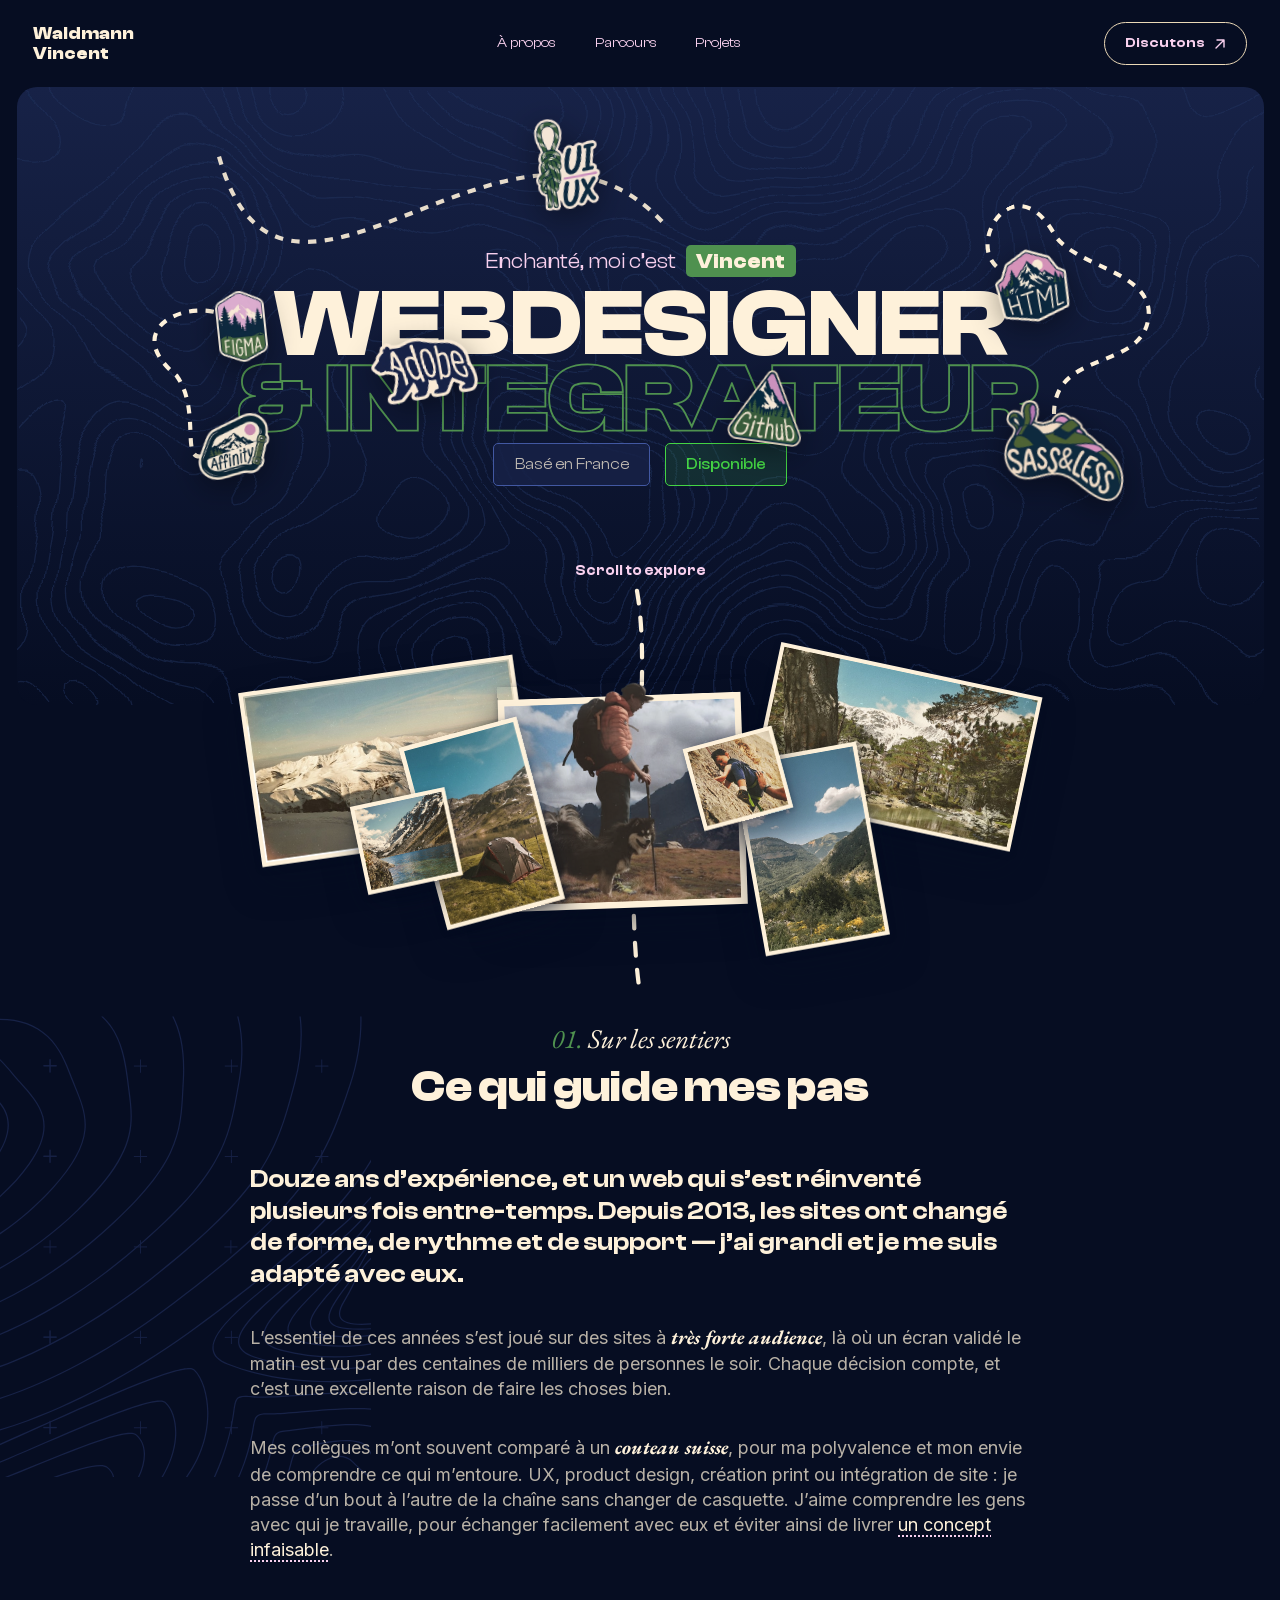
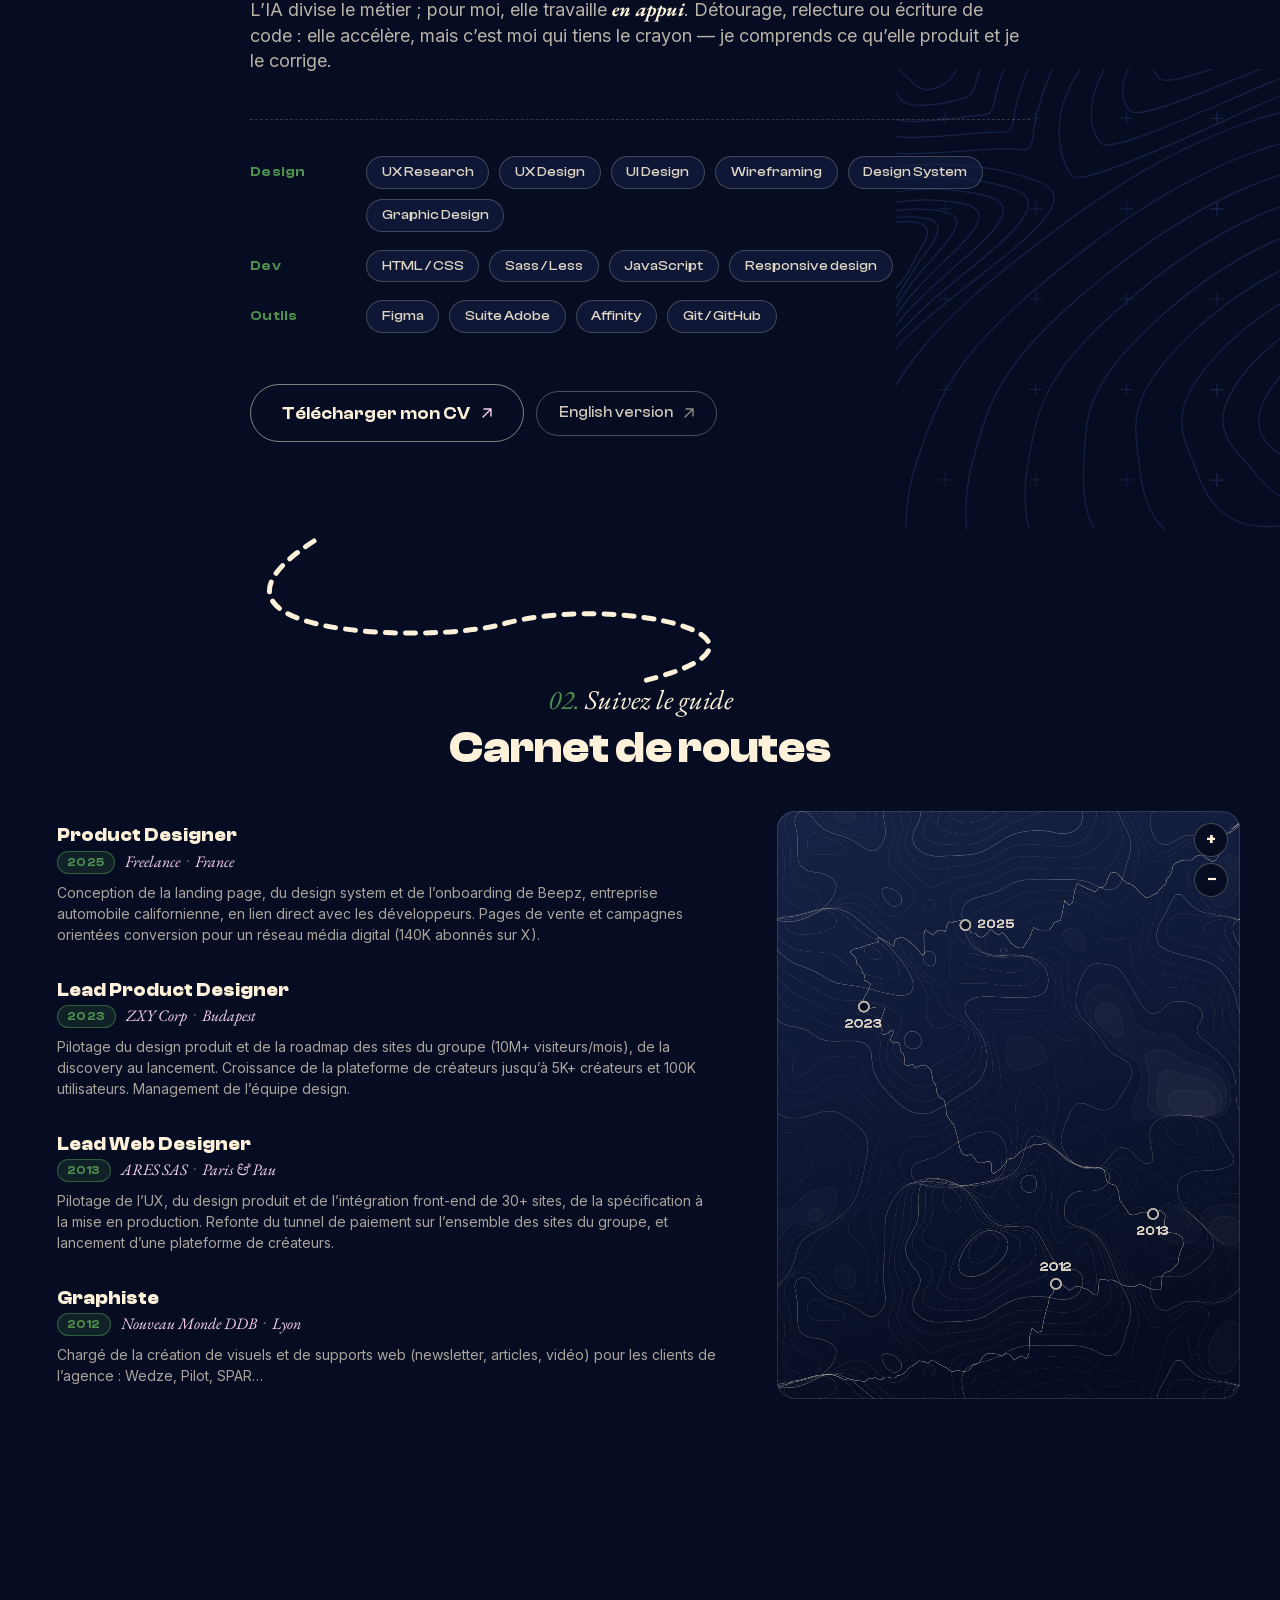
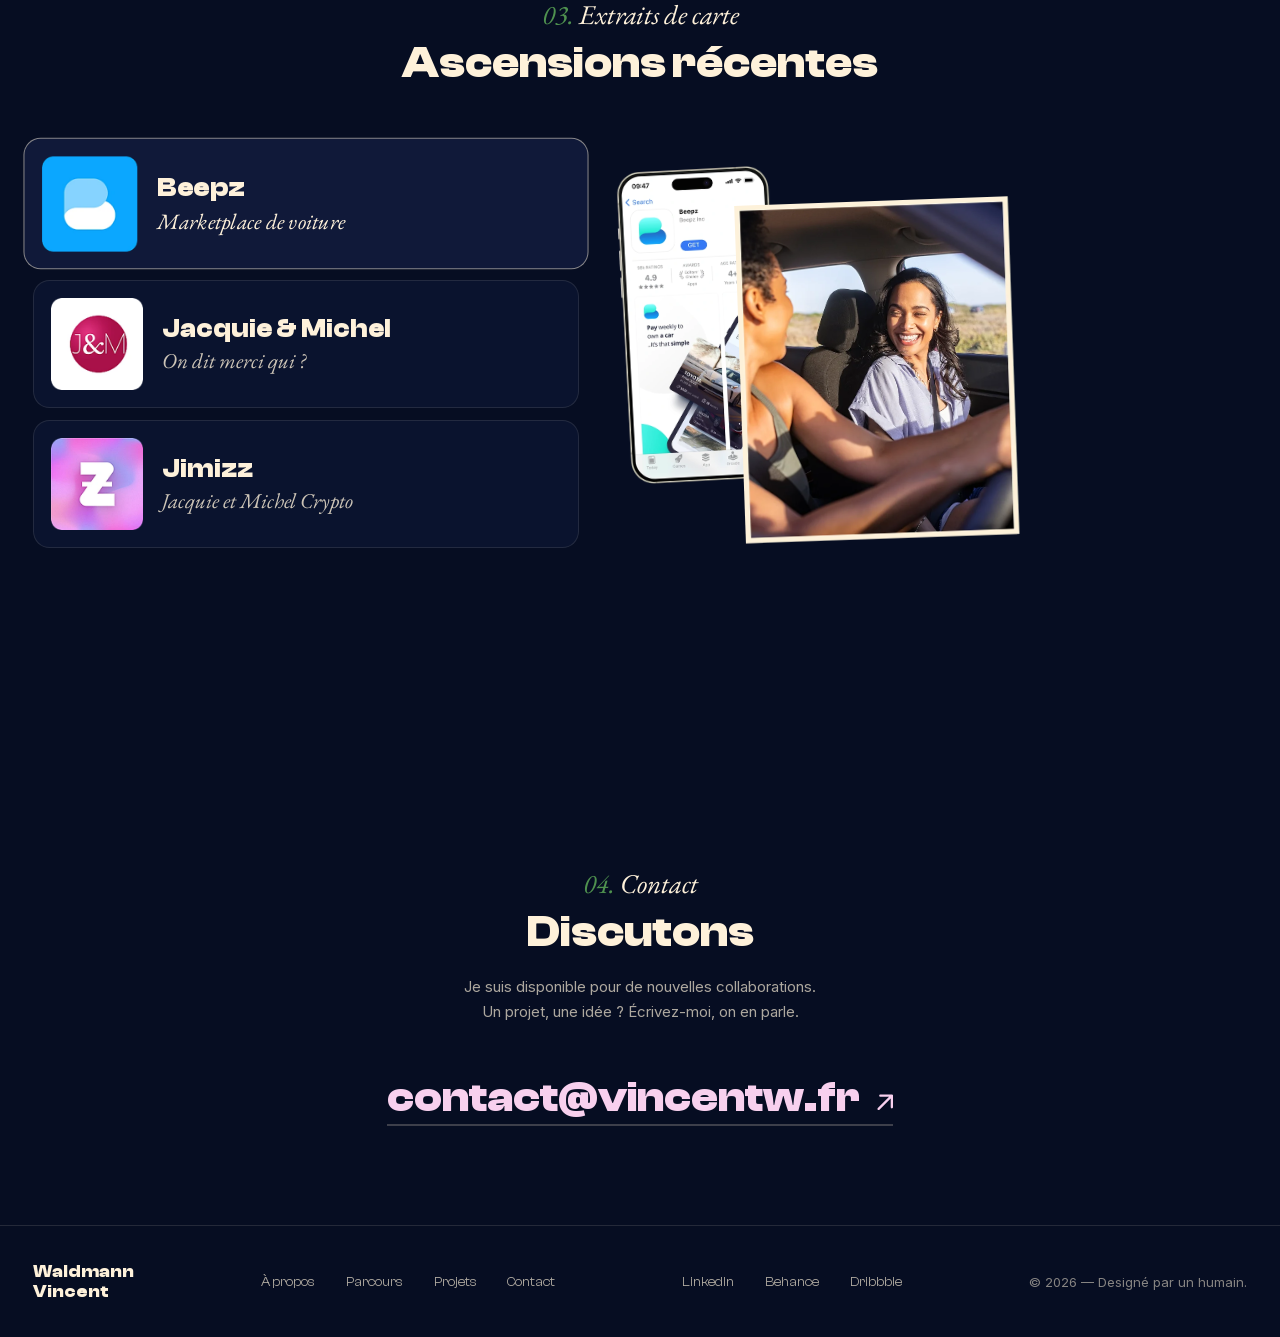
==== commit 987ee064: "Carnet et projets : visuels, liens externes, ordre des projets Projets touchés : Beepz, VPN.free, TG" ====
--- a/index.html
+++ b/index.html
@@ -5,7 +5,7 @@
 <meta name="viewport" content="width=device-width, initial-scale=1.0">
 <title>Vincent Waldmann — Webdesigner & Intégrateur</title>
 <meta name="description" content="Webdesigner et intégrateur depuis 2013. Douze ans à concevoir et intégrer des sites à très forte audience, du premier tracé à la mise en ligne.">
-<link rel="stylesheet" href="css/style.css?v=0.36">
+<link rel="stylesheet" href="css/style.css?v=0.37">
 
 <!-- L'ICÔNE DU SITE. Les trois fichiers sont à la RACINE du dépôt et non dans
      `assets/`, qui se range par page : ils n'appartiennent à aucune page, et
@@ -63,7 +63,7 @@
 <!-- LE VOILE DE TRANSITION, en tête et sur les quatre pages : sa moitié
      « arrivée » doit s'exécuter avant le premier rendu, sinon la page apparaît
      un instant à nu avant d'être recouverte. Voir l'en-tête de `js/veil.js`. -->
-<script src="js/veil.js?v=0.36"></script>
+<script src="js/veil.js?v=0.37"></script>
 
 <!-- L'ARRIVÉE SUR L'ACCUEIL, et elle se règle AVANT le premier rendu — d'où ce
      script en tête de page et non dans `main.js`, qui charge en bas. Même parti
@@ -418,21 +418,27 @@
                ni icône ni page pour ces projets pour l'instant. -->
           <div class="trail__projs">
             <a class="trail__proj" href="projet-beepz" data-name="Beepz"
-               data-image="assets/beepz/lifestyle.webp">
+               data-image="assets/home/projects/beepz.svg">
               <img class="trail__proj-icon" src="assets/home/projects/logo-beepz-left.webp" alt="" width="220" height="220" loading="lazy" decoding="async">
-              Voir le projet Beepz
-              <svg class="trail__proj-arrow" width="10" height="10" viewBox="0 0 10 10" fill="none" aria-hidden="true" focusable="false">
-                <path d="M1 9L9 1M9 1H2M9 1V8" stroke="currentColor" stroke-width="1.4" stroke-linecap="round" stroke-linejoin="round"/>
-              </svg>
-            </a>
-            <span class="trail__proj" data-name="VPN.fr">
-              <span class="trail__proj-icon trail__proj-icon--ph" aria-hidden="true">V</span>
-              Projet VPN.fr
-            </span>
-            <span class="trail__proj" data-name="TGP Creator">
-              <span class="trail__proj-icon trail__proj-icon--ph" aria-hidden="true">T</span>
-              Projet TGP Creator
-            </span>
+              Beepz
+              <svg class="trail__proj-arrow" width="10" height="10" viewBox="0 0 10 10" fill="none" aria-hidden="true" focusable="false">
+                <path d="M1 9L9 1M9 1H2M9 1V8" stroke="currentColor" stroke-width="1.4" stroke-linecap="round" stroke-linejoin="round"/>
+              </svg>
+            </a>
+            <a class="trail__proj" href="https://vpnfree-self.vercel.app/" target="_blank" rel="noopener" data-name="VPN.free" data-tag="Prototype" data-image="assets/home/projects/vpn-free.svg">
+              <img class="trail__proj-icon" src="assets/home/projects/vpn-free-icon.svg" alt="" width="220" height="220" loading="lazy" decoding="async">
+              VPN.free
+              <svg class="trail__proj-arrow" width="10" height="10" viewBox="0 0 10 10" fill="none" aria-hidden="true" focusable="false">
+                <path d="M1 9L9 1M9 1H2M9 1V8" stroke="currentColor" stroke-width="1.4" stroke-linecap="round" stroke-linejoin="round"/>
+              </svg>
+            </a>
+            <a class="trail__proj" href="https://tgp-creator-demo.vercel.app/editeur" target="_blank" rel="noopener" data-name="TGP Creator" data-tag="Prototype" data-image="assets/home/projects/tgp-creator.svg">
+              <img class="trail__proj-icon" src="assets/home/projects/tgp-icon.svg" alt="" width="220" height="220" loading="lazy" decoding="async">
+              TGP Creator
+              <svg class="trail__proj-arrow" width="10" height="10" viewBox="0 0 10 10" fill="none" aria-hidden="true" focusable="false">
+                <path d="M1 9L9 1M9 1H2M9 1V8" stroke="currentColor" stroke-width="1.4" stroke-linecap="round" stroke-linejoin="round"/>
+              </svg>
+            </a>
           </div>
         </li>
         <li class="trail__step">
@@ -447,10 +453,20 @@
             </span>
           </button>
           <div class="trail__projs">
-            <span class="trail__proj" data-name="Swame" data-image="assets/jm/marques/swame.webp">
+            <a class="trail__proj" href="https://www.behance.net/gallery/147418195/Swame-Logo-Design" target="_blank" rel="noopener" data-name="Swame" data-image="assets/jm/marques/swame.webp">
               <span class="trail__proj-icon trail__proj-icon--swame" aria-hidden="true"></span>
-              Projet Swame
-            </span>
+              Swame
+              <svg class="trail__proj-arrow" width="10" height="10" viewBox="0 0 10 10" fill="none" aria-hidden="true" focusable="false">
+                <path d="M1 9L9 1M9 1H2M9 1V8" stroke="currentColor" stroke-width="1.4" stroke-linecap="round" stroke-linejoin="round"/>
+              </svg>
+            </a>
+            <a class="trail__proj" href="https://jacquia.com/" target="_blank" rel="noopener" data-name="JacquIA" data-tag="Site en ligne" data-image="assets/jm/jacquia/banner.webp">
+              <img class="trail__proj-icon" src="assets/home/projects/jacquia-icon.svg" alt="" width="220" height="220" loading="lazy" decoding="async">
+              JacquIA
+              <svg class="trail__proj-arrow" width="10" height="10" viewBox="0 0 10 10" fill="none" aria-hidden="true" focusable="false">
+                <path d="M1 9L9 1M9 1H2M9 1V8" stroke="currentColor" stroke-width="1.4" stroke-linecap="round" stroke-linejoin="round"/>
+              </svg>
+            </a>
           </div>
         </li>
         <li class="trail__step">
@@ -467,22 +483,25 @@
             </span>
           </button>
           <div class="trail__projs">
+            <a class="trail__proj" href="https://straceo.com/" target="_blank" rel="noopener" data-name="Straceo" data-tag="Site en ligne" data-image="assets/home/projects/straceo.svg">
+              <img class="trail__proj-icon" src="assets/home/projects/straceo-icon.png" alt="" width="180" height="180" loading="lazy" decoding="async">
+              Straceo
+              <svg class="trail__proj-arrow" width="10" height="10" viewBox="0 0 10 10" fill="none" aria-hidden="true" focusable="false">
+                <path d="M1 9L9 1M9 1H2M9 1V8" stroke="currentColor" stroke-width="1.4" stroke-linecap="round" stroke-linejoin="round"/>
+              </svg>
+            </a>
             <a class="trail__proj" href="projet-jm" data-name="Jacquie &amp; Michel"
                data-image="assets/jm/hero/cover.webp">
               <img class="trail__proj-icon" src="assets/home/projects/logo-jm-left.webp" alt="" width="220" height="220" loading="lazy" decoding="async">
-              Voir le projet Jacquie &amp; Michel
-              <svg class="trail__proj-arrow" width="10" height="10" viewBox="0 0 10 10" fill="none" aria-hidden="true" focusable="false">
-                <path d="M1 9L9 1M9 1H2M9 1V8" stroke="currentColor" stroke-width="1.4" stroke-linecap="round" stroke-linejoin="round"/>
-              </svg>
-            </a>
-            <span class="trail__proj" data-name="Straceo">
-              <span class="trail__proj-icon trail__proj-icon--ph" aria-hidden="true">S</span>
-              Projet Straceo
-            </span>
+              Jacquie &amp; Michel
+              <svg class="trail__proj-arrow" width="10" height="10" viewBox="0 0 10 10" fill="none" aria-hidden="true" focusable="false">
+                <path d="M1 9L9 1M9 1H2M9 1V8" stroke="currentColor" stroke-width="1.4" stroke-linecap="round" stroke-linejoin="round"/>
+              </svg>
+            </a>
             <a class="trail__proj" href="projet-jimizz" data-name="Jimizz"
                data-image="assets/jimizz/marque/bande.webp">
               <img class="trail__proj-icon" src="assets/home/projects/logo-jimizz-left.webp" alt="" width="220" height="220" loading="lazy" decoding="async">
-              Voir le projet Jimizz
+              Jimizz
               <svg class="trail__proj-arrow" width="10" height="10" viewBox="0 0 10 10" fill="none" aria-hidden="true" focusable="false">
                 <path d="M1 9L9 1M9 1H2M9 1V8" stroke="currentColor" stroke-width="1.4" stroke-linecap="round" stroke-linejoin="round"/>
               </svg>
@@ -536,6 +555,22 @@
     <ul class="projects" data-projects>
 
       <li class="projects__item is-active">
+        <a class="pcard" href="projet-beepz">
+          <img class="pcard__icon" src="assets/home/projects/logo-beepz-left.webp" alt="" loading="lazy" decoding="async" width="220" height="220">
+          <span class="pcard__text">
+            <span class="pcard__name">Beepz</span>
+            <span class="pcard__tag">Marketplace de voiture</span>
+          </span>
+        </a>
+
+        <div class="pcluster pcluster--beepz" aria-hidden="true">
+          <img class="pcluster__item pcluster__item--bz-phone" src="assets/home/projects/beepz-iphone.webp"  alt="" loading="lazy" decoding="async" width="363" height="736">
+          <img class="pcluster__item pcluster__item--bz-photo" src="assets/home/projects/beepz-picture.webp" alt="" loading="lazy" decoding="async" width="647" height="799">
+          <img class="pcluster__item pcluster__item--bz-car"   src="assets/home/projects/beepz-car.webp"     alt="" loading="lazy" decoding="async" width="773" height="531">
+        </div>
+      </li>
+
+      <li class="projects__item">
         <a class="pcard" href="projet-jm">
           <!-- L'icône porte son fond de marque ET ses coins arrondis dans le PNG :
                `.pcard__icon` n'est plus qu'une boîte de dimension. -->
@@ -551,22 +586,6 @@
           <img class="pcluster__item pcluster__item--jm-tshirt" src="assets/home/projects/jm-tshirt.webp" alt="" loading="lazy" decoding="async" width="490" height="766">
           <img class="pcluster__item pcluster__item--jm-logo"   src="assets/home/projects/jm-logo.webp"   alt="" loading="lazy" decoding="async" width="490" height="518">
           <img class="pcluster__item pcluster__item--jm-toy"    src="assets/home/projects/jm-sextoy.webp" alt="" loading="lazy" decoding="async" width="490" height="535">
-        </div>
-      </li>
-
-      <li class="projects__item">
-        <a class="pcard" href="projet-beepz">
-          <img class="pcard__icon" src="assets/home/projects/logo-beepz-left.webp" alt="" loading="lazy" decoding="async" width="220" height="220">
-          <span class="pcard__text">
-            <span class="pcard__name">Beepz</span>
-            <span class="pcard__tag">Marketplace de voiture</span>
-          </span>
-        </a>
-
-        <div class="pcluster pcluster--beepz" aria-hidden="true">
-          <img class="pcluster__item pcluster__item--bz-phone" src="assets/home/projects/beepz-iphone.webp"  alt="" loading="lazy" decoding="async" width="363" height="736">
-          <img class="pcluster__item pcluster__item--bz-photo" src="assets/home/projects/beepz-picture.webp" alt="" loading="lazy" decoding="async" width="647" height="799">
-          <img class="pcluster__item pcluster__item--bz-car"   src="assets/home/projects/beepz-car.webp"     alt="" loading="lazy" decoding="async" width="773" height="531">
         </div>
       </li>
 
@@ -640,6 +659,6 @@
   </div>
 </footer>
 
-<script src="js/main.js?v=0.36"></script>
+<script src="js/main.js?v=0.37"></script>
 </body>
 </html>
--- a/css/style.css
+++ b/css/style.css
@@ -1156,12 +1156,14 @@
   border-color: rgb(var(--cream-rgb) / .45);
 }
 
+/* Le logo de la pastille est rond : un cercle, quelle que soit la forme de l'image. */
 .trail__proj-icon {
   display: block;
   flex: none;
   width: 26px;
   height: 26px;
-  border-radius: 7px;
+  border-radius: 50%;
+  object-fit: cover;
 }
 
 /* Swame n'a pas d'icône carrée : seulement la vignette large de la page J&M
@@ -1297,6 +1299,10 @@
   rotate: var(--fr);
 }
 
+/* La carte survolée passe devant ses voisines de l'éventail, quelle que soit sa place. */
+.trail__card:hover,
+.trail__card:focus-visible { z-index: 3; }
+
 a.trail__card:hover,
 a.trail__card:focus-visible { border-color: rgb(var(--cream-rgb) / .5); }
 
